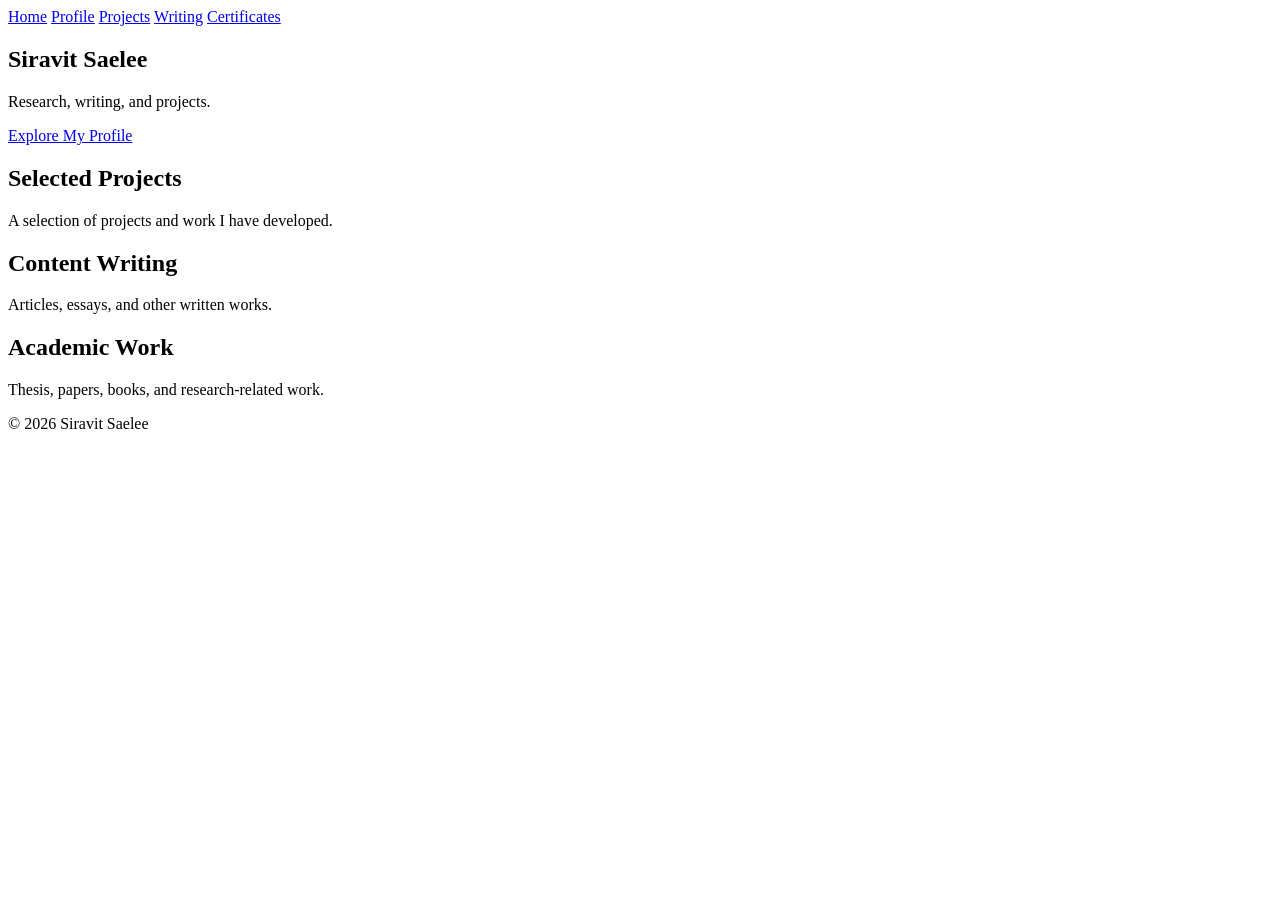
==== index.html @ 57b0a2a4 "Add link to external stylesheet in index.html" ====
<!DOCTYPE html>
<html lang="en">

<head>
    <meta charset="UTF-8">
    <meta name="viewport" content="width=device-width, initial-scale=1.0">
    <title>Siravit Saelee</title>
    
    <link rel="stylesheet" href="style.css">
</head>

<body>

    <header>

        <nav>
            <a href="index.html">Home</a>
            <a href="profile.html">Profile</a>
            <a href="projects.html">Projects</a>
            <a href="writing.html">Writing</a>
            <a href="certificates.html">Certificates</a>
        </nav>

    </header>


    <main>

        <section>
            <h1>Siravit Saelee</h1>

            <p>
                Research, writing, and projects.
            </p>

            <a href="profile.html">Explore My Profile</a>
        </section>


        <section>
            <h2>Selected Projects</h2>

            <p>
                A selection of projects and work I have developed.
            </p>
        </section>


        <section>
            <h2>Content Writing</h2>

            <p>
                Articles, essays, and other written works.
            </p>
        </section>


        <section>
            <h2>Academic Work</h2>

            <p>
                Thesis, papers, books, and research-related work.
            </p>
        </section>

    </main>


    <footer>
        <p>© 2026 Siravit Saelee</p>
    </footer>

</body>

</html>
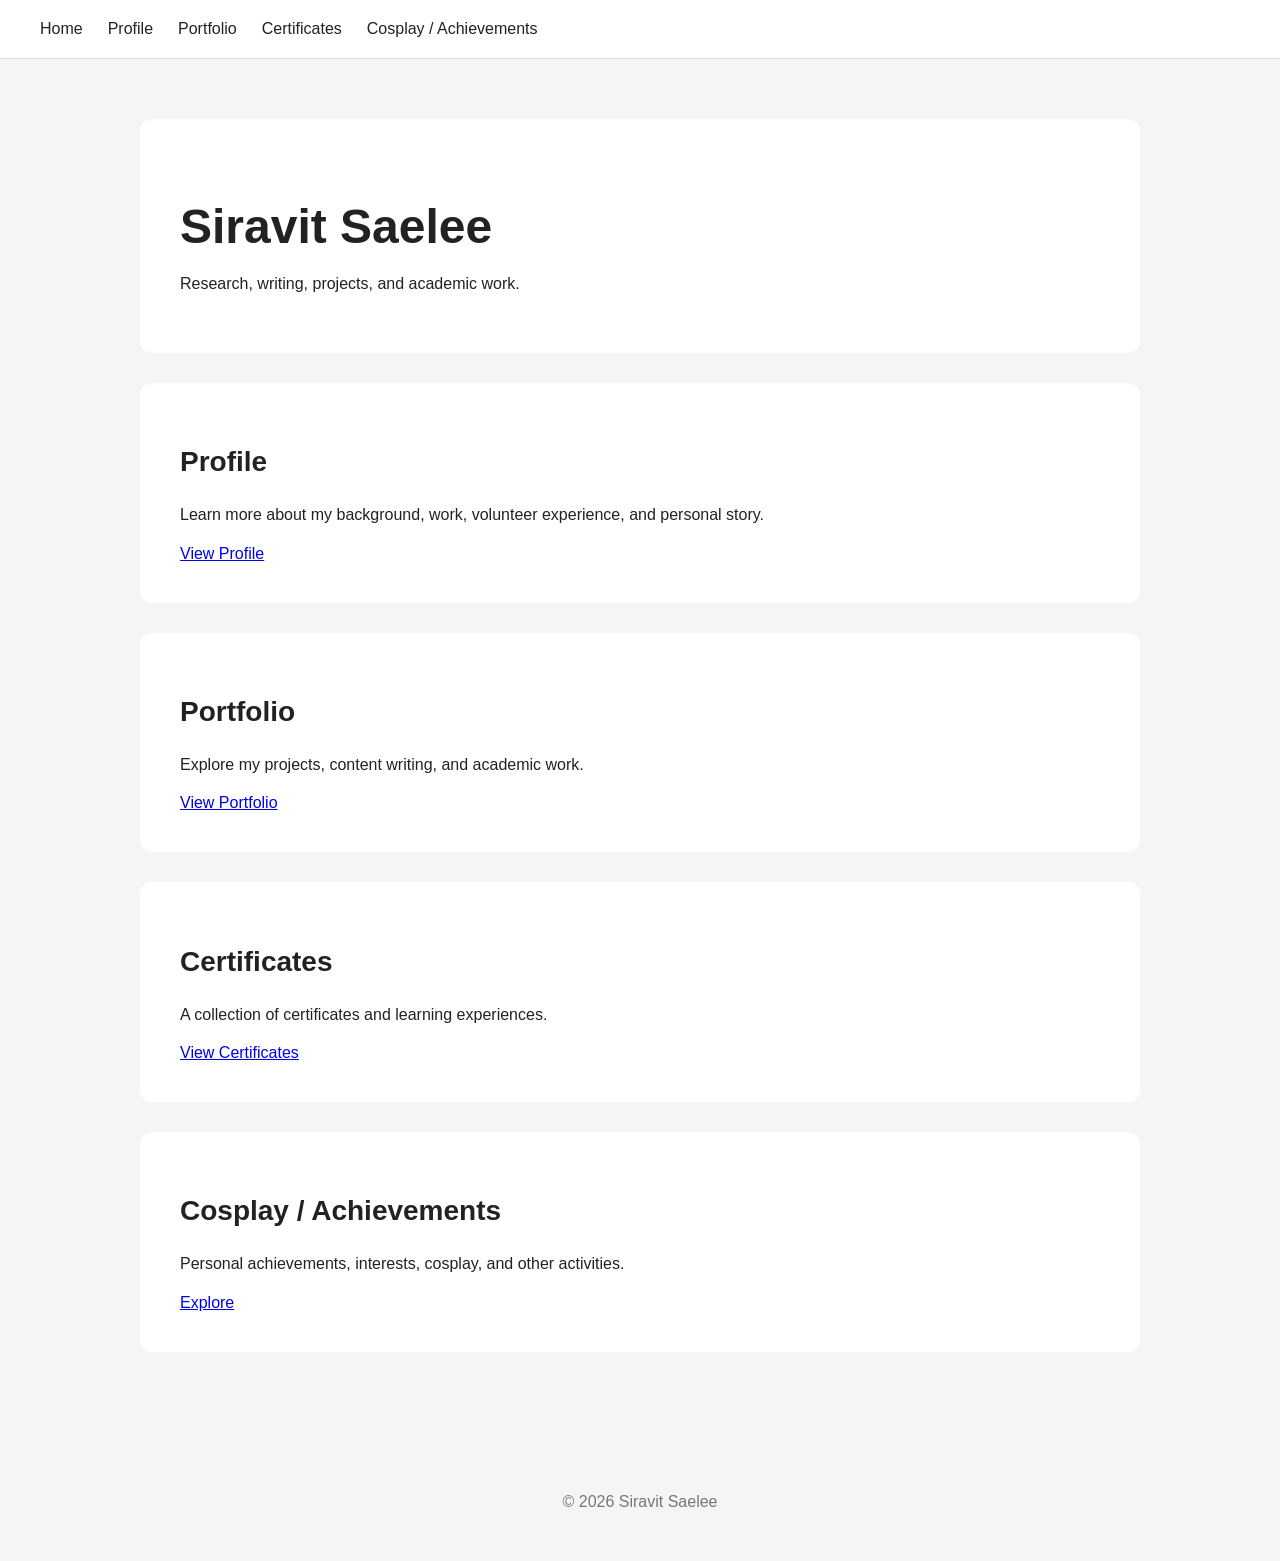
==== commit 39f12e5a: "Revise sections and links in index.html Updated content and structure for improved clarity and navig" ====
--- a/index.html
+++ b/index.html
@@ -4,8 +4,9 @@
 <head>
     <meta charset="UTF-8">
     <meta name="viewport" content="width=device-width, initial-scale=1.0">
+
     <title>Siravit Saelee</title>
-    
+
     <link rel="stylesheet" href="style.css">
 </head>
 
@@ -16,9 +17,9 @@
         <nav>
             <a href="index.html">Home</a>
             <a href="profile.html">Profile</a>
-            <a href="projects.html">Projects</a>
-            <a href="writing.html">Writing</a>
+            <a href="portfolio.html">Portfolio</a>
             <a href="certificates.html">Certificates</a>
+            <a href="achievements.html">Cosplay / Achievements</a>
         </nav>
 
     </header>
@@ -27,47 +28,75 @@
     <main>
 
         <section>
+
             <h1>Siravit Saelee</h1>
 
             <p>
-                Research, writing, and projects.
+                Research, writing, projects, and academic work.
             </p>
 
-            <a href="profile.html">Explore My Profile</a>
         </section>
 
 
         <section>
-            <h2>Selected Projects</h2>
+
+            <h2>Profile</h2>
 
             <p>
-                A selection of projects and work I have developed.
+                Learn more about my background, work, volunteer experience,
+                and personal story.
             </p>
+
+            <a href="profile.html">View Profile</a>
+
         </section>
 
 
         <section>
-            <h2>Content Writing</h2>
+
+            <h2>Portfolio</h2>
 
             <p>
-                Articles, essays, and other written works.
+                Explore my projects, content writing, and academic work.
             </p>
+
+            <a href="portfolio.html">View Portfolio</a>
+
         </section>
 
 
         <section>
-            <h2>Academic Work</h2>
+
+            <h2>Certificates</h2>
 
             <p>
-                Thesis, papers, books, and research-related work.
+                A collection of certificates and learning experiences.
             </p>
+
+            <a href="certificates.html">View Certificates</a>
+
+        </section>
+
+
+        <section>
+
+            <h2>Cosplay / Achievements</h2>
+
+            <p>
+                Personal achievements, interests, cosplay, and other activities.
+            </p>
+
+            <a href="achievements.html">Explore</a>
+
         </section>
 
     </main>
 
 
     <footer>
+
         <p>© 2026 Siravit Saelee</p>
+
     </footer>
 
 </body>
--- a/style.css
+++ b/style.css
@@ -0,0 +1,55 @@
+body {
+    font-family: Arial, sans-serif;
+    margin: 0;
+    background-color: #f5f5f5;
+    color: #222;
+}
+
+header {
+    background-color: #ffffff;
+    padding: 20px 40px;
+    border-bottom: 1px solid #ddd;
+}
+
+nav {
+    display: flex;
+    gap: 25px;
+}
+
+nav a {
+    text-decoration: none;
+    color: #222;
+    font-weight: 500;
+}
+
+main {
+    max-width: 1000px;
+    margin: 0 auto;
+    padding: 60px 40px;
+}
+
+section {
+    background-color: #ffffff;
+    padding: 40px;
+    margin-bottom: 30px;
+    border-radius: 12px;
+}
+
+h1 {
+    font-size: 48px;
+    margin-bottom: 15px;
+}
+
+h2 {
+    font-size: 28px;
+}
+
+p {
+    line-height: 1.7;
+}
+
+footer {
+    text-align: center;
+    padding: 30px;
+    color: #777;
+}
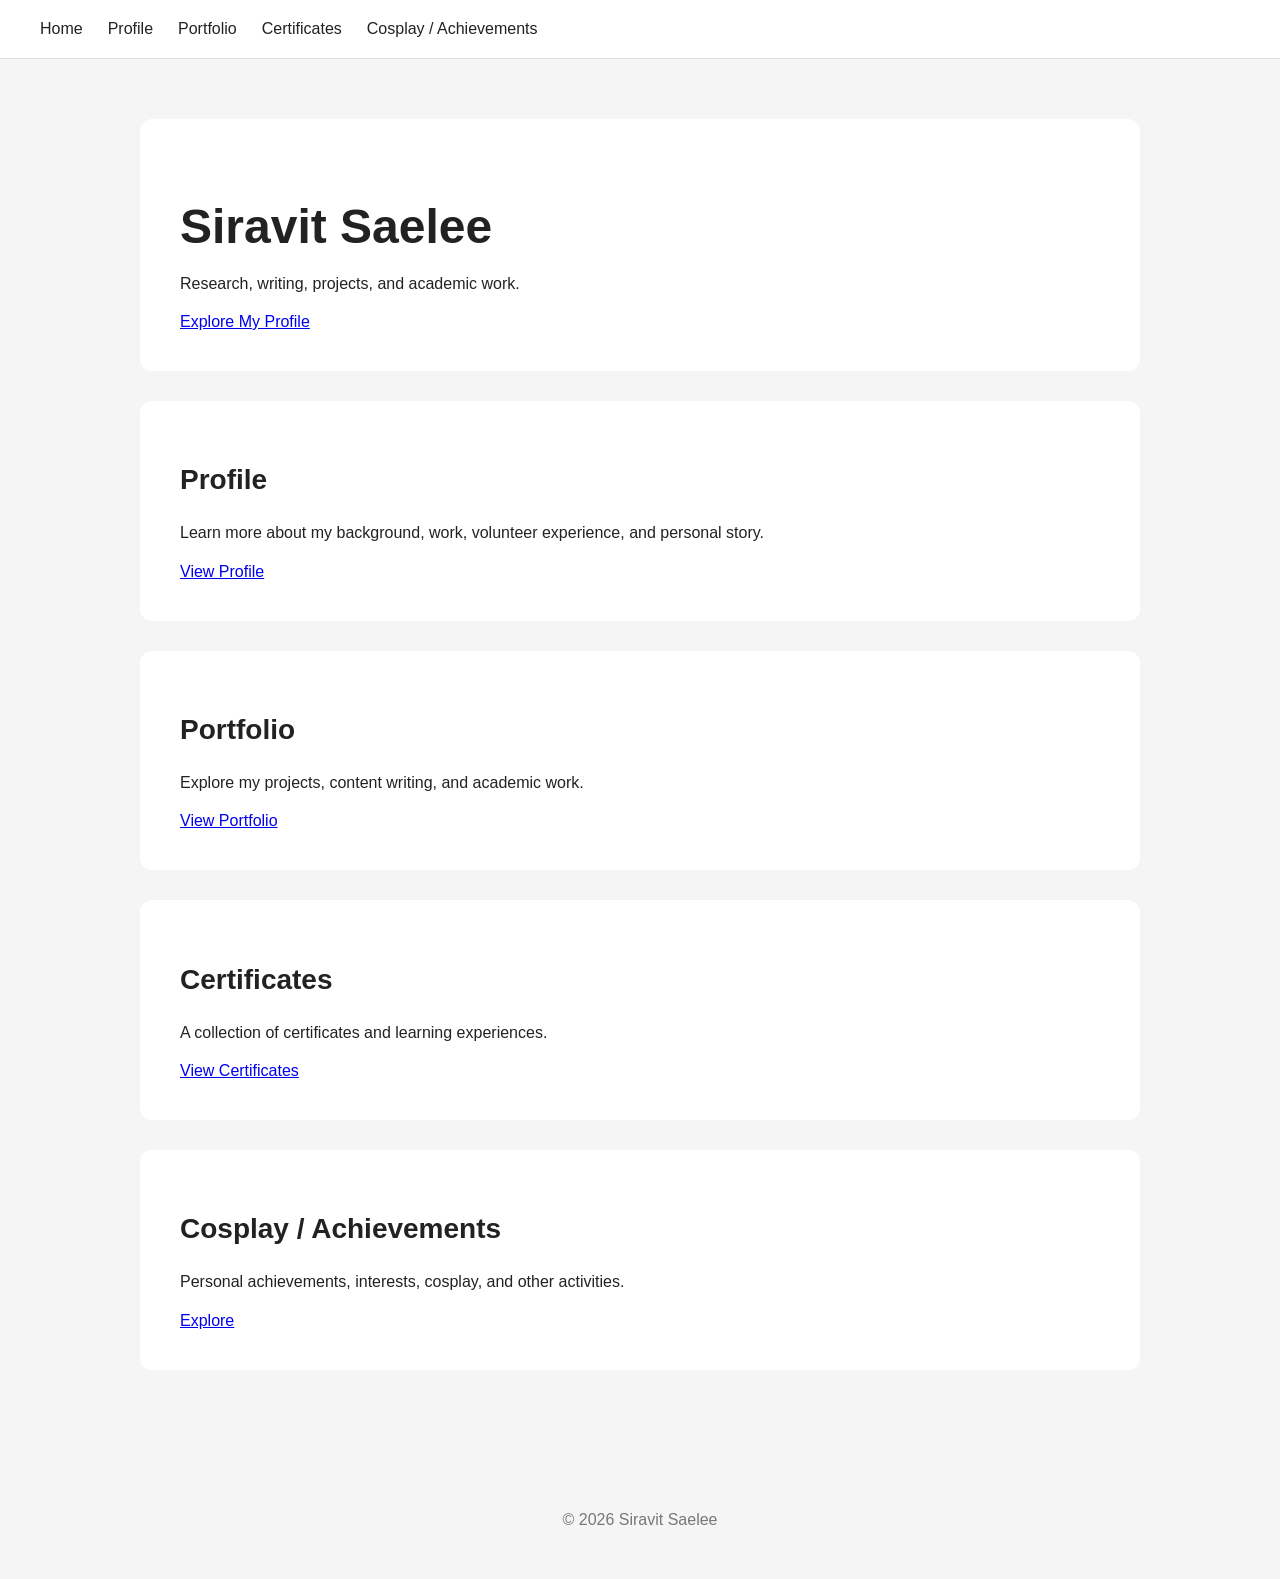
==== commit 3572b465: "Update hero section with additional link" ====
--- a/index.html
+++ b/index.html
@@ -27,13 +27,15 @@
 
     <main>
 
-        <section>
+        <section class="hero">
 
-            <h1>Siravit Saelee</h1>
+        <h1>Siravit Saelee</h1>
 
-            <p>
-                Research, writing, projects, and academic work.
-            </p>
+    <p>
+        Research, writing, projects, and academic work.
+    </p>
+
+    <a href="profile.html">Explore My Profile</a>
 
         </section>
 
--- a/style.css
+++ b/style.css
@@ -13,6 +13,7 @@
 
 nav {
     display: flex;
+    align-items: center;
     gap: 25px;
 }
 
@@ -53,3 +54,31 @@
     padding: 30px;
     color: #777;
 }
+.portfolio-grid {
+    display: grid;
+    grid-template-columns: repeat(3, 1fr);
+    gap: 30px;
+}
+.portfolio-grid section {
+    margin-bottom: 0;
+}
+@media (max-width: 768px) {
+
+    .portfolio-grid {
+        grid-template-columns: 1fr;
+    }
+
+}
+@media (max-width: 768px) {
+
+    nav {
+        flex-direction: column;
+        align-items: flex-start;
+        gap: 15px;
+    }
+
+    .portfolio-grid {
+        grid-template-columns: 1fr;
+    }
+
+}
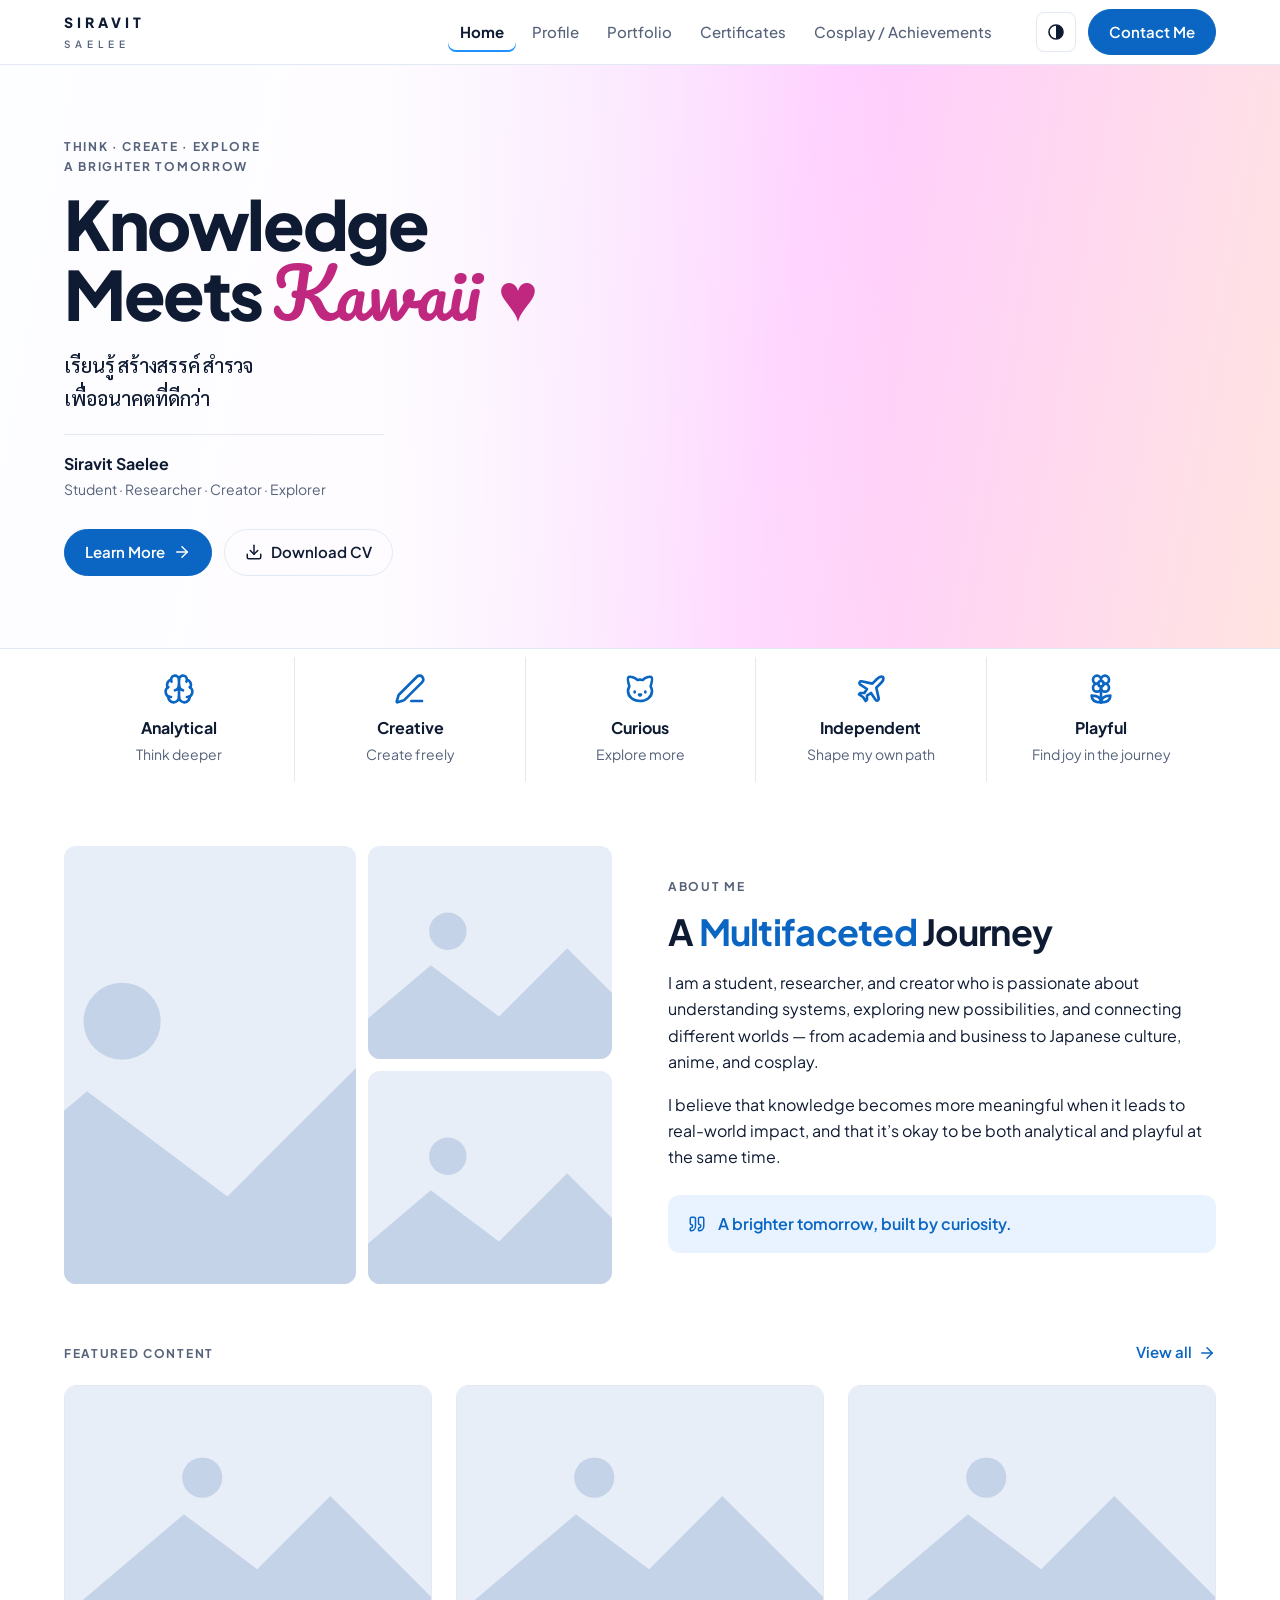
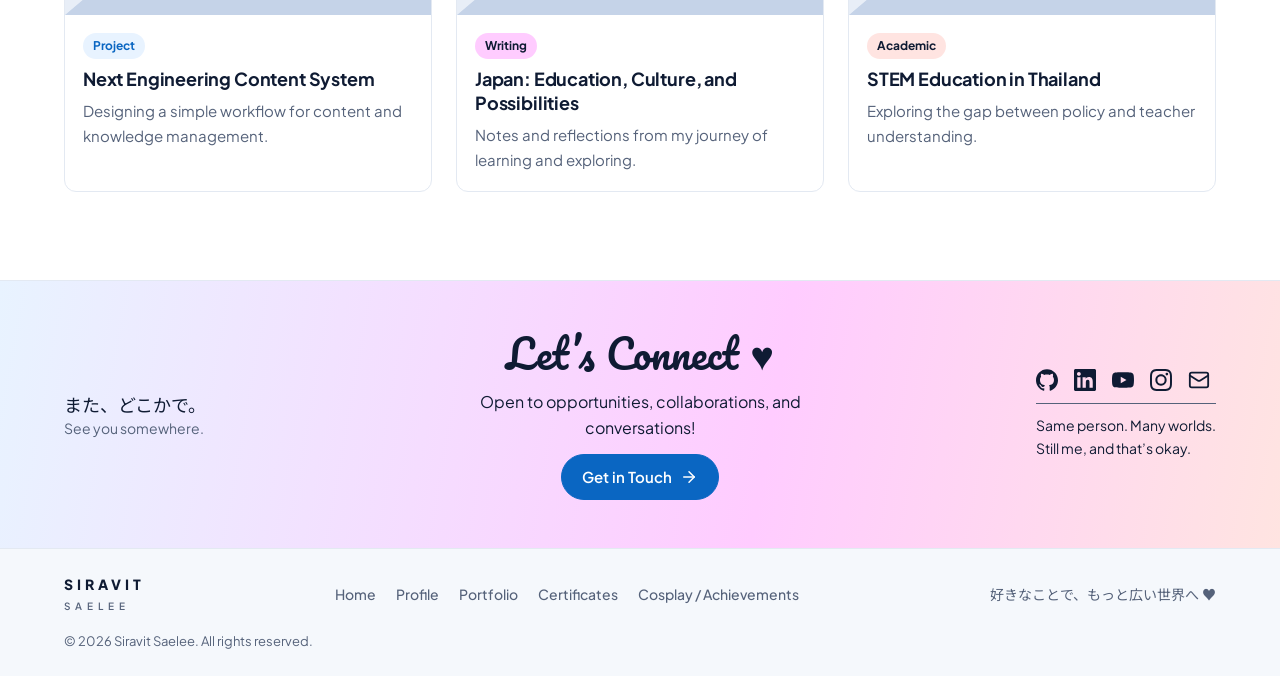
==== commit d8a7c7a3: "Add files via upload" ====
--- a/index.html
+++ b/index.html
@@ -1,106 +1,72 @@
 <!DOCTYPE html>
 <html lang="en">
+<head>
+<meta charset="UTF-8">
+<meta name="viewport" content="width=device-width, initial-scale=1.0">
+<title>Home | Siravit Saelee</title>
+<link rel="preconnect" href="https://fonts.googleapis.com">
+<link rel="preconnect" href="https://fonts.gstatic.com" crossorigin>
+<link href="https://fonts.googleapis.com/css2?family=Noto+Sans+JP:wght@400;500&family=Pacifico&family=Plus+Jakarta+Sans:wght@400;500;600;700;800&family=Sarabun:wght@400;500;600;700&display=swap" rel="stylesheet">
+<link rel="stylesheet" href="assets/css/style.css">
+</head>
+<body class="home">
+<header class="site-header"><div class="in">
+  <a class="wordmark" href="index.html">Siravit<small>Saelee</small></a>
+  <nav class="main-nav" aria-label="Main"><a href="index.html" aria-current="page">Home</a><a href="profile.html">Profile</a><a href="projects.html">Portfolio</a><a href="certificates.html">Certificates</a><a href="cosplay.html">Cosplay / Achievements</a></nav>
+  <div class="tools">
+    <button class="icon-btn" id="theme-toggle" type="button" aria-label="Toggle dark mode"><svg width="18" height="18" viewBox="0 0 18 18" aria-hidden="true"><circle cx="9" cy="9" r="7" fill="none" stroke="currentColor" stroke-width="1.6"/><path d="M9 2a7 7 0 0 1 0 14z" fill="currentColor"/></svg></button>
+    <a class="btn" href="mailto:your-email@example.com">Contact Me</a>
+  </div>
+</div></header>
+<section class="hero-band"><div class="in">
+  <div class="hero-text">
+    <div class="eyebrow">Think &middot; Create &middot; Explore<br>A brighter tomorrow</div>
+    <h1>Knowledge<br>Meets <span class="script">Kawaii <span aria-hidden="true">&hearts;</span></span></h1>
+    <p class="th">เรียนรู้ สร้างสรรค์ สำรวจ<br>เพื่ออนาคตที่ดีกว่า</p>
+    <p class="who"><b>Siravit Saelee</b><span>Student &middot; Researcher &middot; Creator &middot; Explorer</span></p>
+    <div class="actions"><a class="btn" href="profile.html">Learn More <svg xmlns="http://www.w3.org/2000/svg" class="ico" aria-hidden="true" viewBox="0 0 24 24" fill="none" stroke="currentColor" stroke-width="2" stroke-linecap="round" stroke-linejoin="round" > <path d="M5 12h14" /> <path d="m12 5 7 7-7 7" /> </svg></a><a class="btn ghost" href="#"><svg xmlns="http://www.w3.org/2000/svg" class="ico" aria-hidden="true" viewBox="0 0 24 24" fill="none" stroke="currentColor" stroke-width="2" stroke-linecap="round" stroke-linejoin="round" > <path d="M12 15V3" /> <path d="M21 15v4a2 2 0 0 1-2 2H5a2 2 0 0 1-2-2v-4" /> <path d="m7 10 5 5 5-5" /> </svg> Download CV</a></div>
+  </div>
+</div></section>
+<div class="shell">
 
-<head>
-    <meta charset="UTF-8">
-    <meta name="viewport" content="width=device-width, initial-scale=1.0">
-
-    <title>Siravit Saelee</title>
-
-    <link rel="stylesheet" href="style.css">
-</head>
-
-<body>
-
-    <header>
-
-        <nav>
-            <a href="index.html">Home</a>
-            <a href="profile.html">Profile</a>
-            <a href="portfolio.html">Portfolio</a>
-            <a href="certificates.html">Certificates</a>
-            <a href="achievements.html">Cosplay / Achievements</a>
-        </nav>
-
-    </header>
+<main>
 
 
-    <main>
+<section class="keys"><div class="key"><svg xmlns="http://www.w3.org/2000/svg" class="ico" aria-hidden="true" viewBox="0 0 24 24" fill="none" stroke="currentColor" stroke-width="2" stroke-linecap="round" stroke-linejoin="round" > <path d="M12 18V5" /> <path d="M15 13a4.17 4.17 0 0 1-3-4 4.17 4.17 0 0 1-3 4" /> <path d="M17.598 6.5A3 3 0 1 0 12 5a3 3 0 1 0-5.598 1.5" /> <path d="M17.997 5.125a4 4 0 0 1 2.526 5.77" /> <path d="M18 18a4 4 0 0 0 2-7.464" /> <path d="M19.967 17.483A4 4 0 1 1 12 18a4 4 0 1 1-7.967-.517" /> <path d="M6 18a4 4 0 0 1-2-7.464" /> <path d="M6.003 5.125a4 4 0 0 0-2.526 5.77" /> </svg><b>Analytical</b><span>Think deeper</span></div><div class="key"><svg xmlns="http://www.w3.org/2000/svg" class="ico" aria-hidden="true" viewBox="0 0 24 24" fill="none" stroke="currentColor" stroke-width="2" stroke-linecap="round" stroke-linejoin="round" > <path d="M13 21h8" /> <path d="M21.174 6.812a1 1 0 0 0-3.986-3.987L3.842 16.174a2 2 0 0 0-.5.83l-1.321 4.352a.5.5 0 0 0 .623.622l4.353-1.32a2 2 0 0 0 .83-.497z" /> </svg><b>Creative</b><span>Create freely</span></div><div class="key"><svg xmlns="http://www.w3.org/2000/svg" class="ico" aria-hidden="true" viewBox="0 0 24 24" fill="none" stroke="currentColor" stroke-width="2" stroke-linecap="round" stroke-linejoin="round" > <path d="M12 5c.67 0 1.35.09 2 .26 1.78-2 5.03-2.84 6.42-2.26 1.4.58-.42 7-.42 7 .57 1.07 1 2.24 1 3.44C21 17.9 16.97 21 12 21s-9-3-9-7.56c0-1.25.5-2.4 1-3.44 0 0-1.89-6.42-.5-7 1.39-.58 4.72.23 6.5 2.23A9.04 9.04 0 0 1 12 5Z" /> <path d="M8 14v.5" /> <path d="M16 14v.5" /> <path d="M11.25 16.25h1.5L12 17l-.75-.75Z" /> </svg><b>Curious</b><span>Explore more</span></div><div class="key"><svg xmlns="http://www.w3.org/2000/svg" class="ico" aria-hidden="true" viewBox="0 0 24 24" fill="none" stroke="currentColor" stroke-width="2" stroke-linecap="round" stroke-linejoin="round" > <path d="M17.8 19.2 16 11l3.5-3.5C21 6 21.5 4 21 3c-1-.5-3 0-4.5 1.5L13 8 4.8 6.2c-.5-.1-.9.1-1.1.5l-.3.5c-.2.5-.1 1 .3 1.3L9 12l-2 3H4l-1 1 3 2 2 3 1-1v-3l3-2 3.5 5.3c.3.4.8.5 1.3.3l.5-.2c.4-.3.6-.7.5-1.2z" /> </svg><b>Independent</b><span>Shape my own path</span></div><div class="key"><svg xmlns="http://www.w3.org/2000/svg" class="ico" aria-hidden="true" viewBox="0 0 24 24" fill="none" stroke="currentColor" stroke-width="2" stroke-linecap="round" stroke-linejoin="round" > <path d="M12 5a3 3 0 1 1 3 3m-3-3a3 3 0 1 0-3 3m3-3v1M9 8a3 3 0 1 0 3 3M9 8h1m5 0a3 3 0 1 1-3 3m3-3h-1m-2 3v-1" /> <circle cx="12" cy="8" r="2" /> <path d="M12 10v12" /> <path d="M12 22c4.2 0 7-1.667 7-5-4.2 0-7 1.667-7 5Z" /> <path d="M12 22c-4.2 0-7-1.667-7-5 4.2 0 7 1.667 7 5Z" /> </svg><b>Playful</b><span>Find joy in the journey</span></div></section>
+<section class="about-home">
+  <div class="collage"><img class="c1" src="assets/img/placeholder.svg" alt=""><img class="c2" src="assets/img/placeholder.svg" alt=""><img class="c3" src="assets/img/placeholder.svg" alt=""></div>
+  <div class="prose">
+    <div class="eyebrow">About me</div>
+    <h2 class="big">A <span class="hl">Multifaceted</span> Journey</h2>
+    <p>I am a student, researcher, and creator who is passionate about understanding systems, exploring new possibilities, and connecting different worlds &mdash; from academia and business to Japanese culture, anime, and cosplay.</p>
+    <p>I believe that knowledge becomes more meaningful when it leads to real-world impact, and that it&rsquo;s okay to be both analytical and playful at the same time.</p>
+    <blockquote class="pull"><svg xmlns="http://www.w3.org/2000/svg" class="ico" aria-hidden="true" viewBox="0 0 24 24" fill="none" stroke="currentColor" stroke-width="2" stroke-linecap="round" stroke-linejoin="round" > <path d="M16 3a2 2 0 0 0-2 2v6a2 2 0 0 0 2 2 1 1 0 0 1 1 1v1a2 2 0 0 1-2 2 1 1 0 0 0-1 1v2a1 1 0 0 0 1 1 6 6 0 0 0 6-6V5a2 2 0 0 0-2-2z" /> <path d="M5 3a2 2 0 0 0-2 2v6a2 2 0 0 0 2 2 1 1 0 0 1 1 1v1a2 2 0 0 1-2 2 1 1 0 0 0-1 1v2a1 1 0 0 0 1 1 6 6 0 0 0 6-6V5a2 2 0 0 0-2-2z" /> </svg>A brighter tomorrow, built by curiosity.</blockquote>
+  </div>
+</section>
+<section>
+  <div class="sec-head"><div class="eyebrow" style="margin:0">Featured content</div><a href="projects.html">View all <svg xmlns="http://www.w3.org/2000/svg" class="ico" aria-hidden="true" viewBox="0 0 24 24" fill="none" stroke="currentColor" stroke-width="2" stroke-linecap="round" stroke-linejoin="round" > <path d="M5 12h14" /> <path d="m12 5 7 7-7 7" /> </svg></a></div>
+  <div class="grid cols-3">
+    <article class="card" data-cat=""><img class="thumb" src="assets/img/placeholder.svg" alt=""><div class="body"><span class="tag ">Project</span><h3>Next Engineering Content System</h3><p class="sub">Designing a simple workflow for content and knowledge management.</p></div></article>
+    <article class="card" data-cat=""><img class="thumb" src="assets/img/placeholder.svg" alt=""><div class="body"><span class="tag pink">Writing</span><h3>Japan: Education, Culture, and Possibilities</h3><p class="sub">Notes and reflections from my journey of learning and exploring.</p></div></article>
+    <article class="card" data-cat=""><img class="thumb" src="assets/img/placeholder.svg" alt=""><div class="body"><span class="tag blush">Academic</span><h3>STEM Education in Thailand</h3><p class="sub">Exploring the gap between policy and teacher understanding.</p></div></article>
+  </div>
+</section>
 
-        <section class="hero">
-
-        <h1>Siravit Saelee</h1>
-
-    <p>
-        Research, writing, projects, and academic work.
-    </p>
-
-    <a href="profile.html">Explore My Profile</a>
-
-        </section>
-
-
-        <section>
-
-            <h2>Profile</h2>
-
-            <p>
-                Learn more about my background, work, volunteer experience,
-                and personal story.
-            </p>
-
-            <a href="profile.html">View Profile</a>
-
-        </section>
-
-
-        <section>
-
-            <h2>Portfolio</h2>
-
-            <p>
-                Explore my projects, content writing, and academic work.
-            </p>
-
-            <a href="portfolio.html">View Portfolio</a>
-
-        </section>
-
-
-        <section>
-
-            <h2>Certificates</h2>
-
-            <p>
-                A collection of certificates and learning experiences.
-            </p>
-
-            <a href="certificates.html">View Certificates</a>
-
-        </section>
-
-
-        <section>
-
-            <h2>Cosplay / Achievements</h2>
-
-            <p>
-                Personal achievements, interests, cosplay, and other activities.
-            </p>
-
-            <a href="achievements.html">Explore</a>
-
-        </section>
-
-    </main>
-
-
-    <footer>
-
-        <p>© 2026 Siravit Saelee</p>
-
-    </footer>
-
+</main>
+</div>
+<section class="connect"><div class="in">
+  <p class="see" lang="ja">また、どこかで。<small lang="en">See you somewhere.</small></p>
+  <div class="mid"><h2 class="script">Let&rsquo;s Connect <span aria-hidden="true">&hearts;</span></h2>
+    <p>Open to opportunities, collaborations, and conversations!</p>
+    <a class="btn" href="mailto:your-email@example.com">Get in Touch <svg xmlns="http://www.w3.org/2000/svg" class="ico" aria-hidden="true" viewBox="0 0 24 24" fill="none" stroke="currentColor" stroke-width="2" stroke-linecap="round" stroke-linejoin="round" > <path d="M5 12h14" /> <path d="m12 5 7 7-7 7" /> </svg></a></div>
+  <div class="soc"><div class="icons"><a href="#" aria-label="GitHub"><svg class="ico" fill="currentColor" aria-hidden="true" viewBox="0 0 24 24" xmlns="http://www.w3.org/2000/svg"><path d="M12 .297c-6.63 0-12 5.373-12 12 0 5.303 3.438 9.8 8.205 11.385.6.113.82-.258.82-.577 0-.285-.01-1.04-.015-2.04-3.338.724-4.042-1.61-4.042-1.61C4.422 18.07 3.633 17.7 3.633 17.7c-1.087-.744.084-.729.084-.729 1.205.084 1.838 1.236 1.838 1.236 1.07 1.835 2.809 1.305 3.495.998.108-.776.417-1.305.76-1.605-2.665-.3-5.466-1.332-5.466-5.93 0-1.31.465-2.38 1.235-3.22-.135-.303-.54-1.523.105-3.176 0 0 1.005-.322 3.3 1.23.96-.267 1.98-.399 3-.405 1.02.006 2.04.138 3 .405 2.28-1.552 3.285-1.23 3.285-1.23.645 1.653.24 2.873.12 3.176.765.84 1.23 1.91 1.23 3.22 0 4.61-2.805 5.625-5.475 5.92.42.36.81 1.096.81 2.22 0 1.606-.015 2.896-.015 3.286 0 .315.21.69.825.57C20.565 22.092 24 17.592 24 12.297c0-6.627-5.373-12-12-12"/></svg></a><a href="#" aria-label="LinkedIn"><svg class="ico" fill="currentColor" aria-hidden="true" viewBox="0 0 24 24" xmlns="http://www.w3.org/2000/svg"><path d="M20.447 20.452h-3.554v-5.569c0-1.328-.027-3.037-1.852-3.037-1.853 0-2.136 1.445-2.136 2.939v5.667H9.351V9h3.414v1.561h.046c.477-.9 1.637-1.85 3.37-1.85 3.601 0 4.267 2.37 4.267 5.455v6.286zM5.337 7.433c-1.144 0-2.063-.926-2.063-2.065 0-1.138.92-2.063 2.063-2.063 1.14 0 2.064.925 2.064 2.063 0 1.139-.925 2.065-2.064 2.065zm1.782 13.019H3.555V9h3.564v11.452zM22.225 0H1.771C.792 0 0 .774 0 1.729v20.542C0 23.227.792 24 1.771 24h20.451C23.2 24 24 23.227 24 22.271V1.729C24 .774 23.2 0 22.222 0h.003z"/></svg></a><a href="#" aria-label="YouTube"><svg class="ico" fill="currentColor" aria-hidden="true" viewBox="0 0 24 24" xmlns="http://www.w3.org/2000/svg"><path d="M23.498 6.186a3.016 3.016 0 0 0-2.122-2.136C19.505 3.545 12 3.545 12 3.545s-7.505 0-9.377.505A3.017 3.017 0 0 0 .502 6.186C0 8.07 0 12 0 12s0 3.93.502 5.814a3.016 3.016 0 0 0 2.122 2.136c1.871.505 9.376.505 9.376.505s7.505 0 9.377-.505a3.015 3.015 0 0 0 2.122-2.136C24 15.93 24 12 24 12s0-3.93-.502-5.814zM9.545 15.568V8.432L15.818 12l-6.273 3.568z"/></svg></a><a href="#" aria-label="Instagram"><svg class="ico" fill="currentColor" aria-hidden="true" viewBox="0 0 24 24" xmlns="http://www.w3.org/2000/svg"><path d="M7.0301.084c-1.2768.0602-2.1487.264-2.911.5634-.7888.3075-1.4575.72-2.1228 1.3877-.6652.6677-1.075 1.3368-1.3802 2.127-.2954.7638-.4956 1.6365-.552 2.914-.0564 1.2775-.0689 1.6882-.0626 4.947.0062 3.2586.0206 3.6671.0825 4.9473.061 1.2765.264 2.1482.5635 2.9107.308.7889.72 1.4573 1.388 2.1228.6679.6655 1.3365 1.0743 2.1285 1.38.7632.295 1.6361.4961 2.9134.552 1.2773.056 1.6884.069 4.9462.0627 3.2578-.0062 3.668-.0207 4.9478-.0814 1.28-.0607 2.147-.2652 2.9098-.5633.7889-.3086 1.4578-.72 2.1228-1.3881.665-.6682 1.0745-1.3378 1.3795-2.1284.2957-.7632.4966-1.636.552-2.9124.056-1.2809.0692-1.6898.063-4.948-.0063-3.2583-.021-3.6668-.0817-4.9465-.0607-1.2797-.264-2.1487-.5633-2.9117-.3084-.7889-.72-1.4568-1.3876-2.1228C21.2982 1.33 20.628.9208 19.8378.6165 19.074.321 18.2017.1197 16.9244.0645 15.6471.0093 15.236-.005 11.977.0014 8.718.0076 8.31.0215 7.0301.0839m.1402 21.6932c-1.17-.0509-1.8053-.2453-2.2287-.408-.5606-.216-.96-.4771-1.3819-.895-.422-.4178-.6811-.8186-.9-1.378-.1644-.4234-.3624-1.058-.4171-2.228-.0595-1.2645-.072-1.6442-.079-4.848-.007-3.2037.0053-3.583.0607-4.848.05-1.169.2456-1.805.408-2.2282.216-.5613.4762-.96.895-1.3816.4188-.4217.8184-.6814 1.3783-.9003.423-.1651 1.0575-.3614 2.227-.4171 1.2655-.06 1.6447-.072 4.848-.079 3.2033-.007 3.5835.005 4.8495.0608 1.169.0508 1.8053.2445 2.228.408.5608.216.96.4754 1.3816.895.4217.4194.6816.8176.9005 1.3787.1653.4217.3617 1.056.4169 2.2263.0602 1.2655.0739 1.645.0796 4.848.0058 3.203-.0055 3.5834-.061 4.848-.051 1.17-.245 1.8055-.408 2.2294-.216.5604-.4763.96-.8954 1.3814-.419.4215-.8181.6811-1.3783.9-.4224.1649-1.0577.3617-2.2262.4174-1.2656.0595-1.6448.072-4.8493.079-3.2045.007-3.5825-.006-4.848-.0608M16.953 5.5864A1.44 1.44 0 1 0 18.39 4.144a1.44 1.44 0 0 0-1.437 1.4424M5.8385 12.012c.0067 3.4032 2.7706 6.1557 6.173 6.1493 3.4026-.0065 6.157-2.7701 6.1506-6.1733-.0065-3.4032-2.771-6.1565-6.174-6.1498-3.403.0067-6.156 2.771-6.1496 6.1738M8 12.0077a4 4 0 1 1 4.008 3.9921A3.9996 3.9996 0 0 1 8 12.0077"/></svg></a><a href="mailto:your-email@example.com" aria-label="Email"><svg xmlns="http://www.w3.org/2000/svg" class="ico" aria-hidden="true" viewBox="0 0 24 24" fill="none" stroke="currentColor" stroke-width="2" stroke-linecap="round" stroke-linejoin="round" > <path d="m22 7-8.991 5.727a2 2 0 0 1-2.009 0L2 7" /> <rect x="2" y="4" width="20" height="16" rx="2" /> </svg></a></div><p>Same person. Many worlds.<br>Still me, and that&rsquo;s okay.</p></div>
+</div></section>
+<footer class="site-footer"><div class="in">
+  <a class="wordmark" href="index.html">Siravit<small>Saelee</small></a>
+  <nav aria-label="Footer"><a href="index.html">Home</a><a href="profile.html">Profile</a><a href="projects.html">Portfolio</a><a href="certificates.html">Certificates</a><a href="cosplay.html">Cosplay / Achievements</a></nav>
+  <span class="jp-foot" lang="ja">好きなことで、もっと広い世界へ <span aria-hidden="true">&hearts;</span></span>
+  <span class="copy">&copy; 2026 Siravit Saelee. All rights reserved.</span>
+</div></footer>
+<script src="assets/js/main.js"></script>
 </body>
-
 </html>
--- a/assets/css/style.css
+++ b/assets/css/style.css
@@ -0,0 +1,215 @@
+/* Siravit Saelee — site styles. Token names match the design system (tokens.json). */
+:root{
+  --page-bg:#ffffff; --surface:#ffffff; --surface-alt:#f5f8fc;
+  --ink:#0f1b33; --ink-muted:#55627a; --border:#e3e9f2;
+  --brand:#1e90ff; --brand-strong:#0a66c2; --on-brand:#ffffff; --brand-tint:#e8f3ff;
+  --sky:#66ccff; --blush:#ffe4e1; --pink:#ffccff;
+  --accent:#c0287f; --hero-fade:rgba(255,255,255,.9);
+  --radius-sm:8px; --radius-md:12px; --radius-pill:999px;
+  --font-sans:"Plus Jakarta Sans","Sarabun",system-ui,sans-serif;
+  --font-script:"Pacifico",cursive; --font-jp:"Noto Sans JP","Plus Jakarta Sans",sans-serif;
+  --wash:linear-gradient(100deg,var(--brand-tint),var(--pink) 60%,var(--blush));
+}
+[data-theme="dark"]{
+  --page-bg:#0b1220; --surface:#111a2c; --surface-alt:#0f1727;
+  --ink:#eaf0fa; --ink-muted:#9aa8c2; --border:#25324d;
+  --brand:#1e90ff; --brand-strong:#58b0ff; --on-brand:#04101f; --brand-tint:#132c4a;
+  --sky:#66ccff; --blush:#3a2528; --pink:#3a1f3d;
+  --accent:#ff8fd0; --hero-fade:rgba(11,18,32,.9);
+}
+*{box-sizing:border-box}
+[hidden]{display:none!important}
+html{scroll-behavior:smooth}
+body{margin:0;background:var(--page-bg);color:var(--ink);font-family:var(--font-sans);font-size:16px;line-height:1.65;-webkit-font-smoothing:antialiased}
+img{max-width:100%;display:block}
+a{color:var(--brand-strong);text-decoration:none}
+a:hover{text-decoration:underline}
+h1,h2,h3{margin:0;line-height:1.15;letter-spacing:-0.02em;font-weight:800}
+h1{font-size:clamp(2rem,4.2vw,2.75rem)}
+h2{font-size:1.5rem;line-height:1.25;font-weight:700}
+h3{font-size:1.125rem;line-height:1.35;font-weight:700;letter-spacing:-0.01em}
+p{margin:0}
+:focus-visible{outline:3px solid var(--brand-strong);outline-offset:2px;border-radius:4px}
+
+/* header */
+.site-header{position:sticky;top:0;z-index:10;background:var(--page-bg);border-bottom:1px solid var(--border)}
+.site-header .in{max-width:1200px;margin:0 auto;padding:0 24px;height:64px;display:flex;align-items:center;gap:32px}
+.wordmark{color:var(--ink);font-weight:800;letter-spacing:.28em;font-size:.875rem;text-transform:uppercase}
+.wordmark:hover{text-decoration:none}
+.wordmark small{display:block;font-size:.625rem;letter-spacing:.5em;color:var(--ink-muted);font-weight:600;margin-top:2px}
+.main-nav{display:flex;gap:4px;margin-left:auto}
+.main-nav a{color:var(--ink-muted);font-weight:500;font-size:.9375rem;padding:8px 12px;border-radius:var(--radius-sm)}
+.main-nav a:hover{color:var(--ink);text-decoration:none;background:var(--surface-alt)}
+.main-nav a[aria-current="page"]{color:var(--ink);font-weight:700;box-shadow:inset 0 -2px 0 var(--brand)}
+.tools{display:flex;gap:12px;align-items:center}
+.icon-btn{display:inline-flex;align-items:center;justify-content:center;width:40px;height:40px;border-radius:var(--radius-sm);border:1px solid var(--border);background:var(--surface);color:var(--ink);cursor:pointer;font-size:1.05rem;line-height:1}
+.icon-btn:hover{background:var(--surface-alt)}
+.btn{display:inline-flex;align-items:center;gap:8px;padding:10px 20px;border-radius:var(--radius-pill);background:var(--brand-strong);color:var(--on-brand);font-weight:600;font-size:.9375rem;border:1px solid var(--brand-strong);cursor:pointer;font-family:inherit}
+.btn:hover{text-decoration:none;filter:brightness(1.08)}
+.btn.ghost{background:transparent;color:var(--ink);border-color:var(--border)}
+.btn.ghost:hover{background:var(--surface-alt);filter:none}
+
+/* layout */
+.shell{max-width:1200px;margin:0 auto;padding:0 24px;display:grid;grid-template-columns:1fr;gap:48px}
+.shell.has-side{grid-template-columns:220px minmax(0,1fr)}
+.side{padding:40px 0;position:sticky;top:64px;align-self:start}
+.side h4{margin:0 0 12px;font-size:.75rem;letter-spacing:.14em;text-transform:uppercase;color:var(--ink-muted);font-weight:700}
+.side a{display:block;padding:9px 12px;border-radius:var(--radius-sm);color:var(--ink-muted);font-weight:500;font-size:.9375rem}
+.side a:hover{background:var(--surface-alt);color:var(--ink);text-decoration:none}
+.side a[aria-current="page"]{background:var(--brand-tint);color:var(--brand-strong);font-weight:700}
+main{padding:40px 0 88px;min-width:0}
+.crumbs{font-size:.875rem;color:var(--ink-muted);margin-bottom:20px}
+.crumbs a{color:var(--ink-muted)}
+.page-head{margin-bottom:32px;max-width:720px}
+.page-head p{color:var(--ink-muted);font-size:1.125rem;margin-top:12px}
+.eyebrow{font-size:.75rem;letter-spacing:.14em;text-transform:uppercase;color:var(--ink-muted);font-weight:700;margin-bottom:12px}
+section+section,.timeline+section,.grid+section,.two+section,.kv+section,.profile-top+section{margin-top:56px}
+.sec-head{display:flex;justify-content:space-between;align-items:baseline;margin-bottom:20px;gap:16px}
+
+/* filters */
+.toolbar{display:flex;flex-wrap:wrap;gap:12px;align-items:center;justify-content:space-between;margin-bottom:28px}
+.chips{display:flex;flex-wrap:wrap;gap:8px}
+.chip{font-family:inherit;font-size:.875rem;font-weight:600;padding:7px 14px;border-radius:var(--radius-pill);border:1px solid var(--border);background:var(--surface);color:var(--ink-muted);cursor:pointer}
+.chip:hover{color:var(--ink);background:var(--surface-alt)}
+.chip[aria-pressed="true"]{background:var(--brand-strong);border-color:var(--brand-strong);color:var(--on-brand)}
+.search{font-family:inherit;font-size:.875rem;padding:9px 14px;border-radius:var(--radius-sm);border:1px solid var(--border);background:var(--surface);color:var(--ink);min-width:220px}
+.search::placeholder{color:var(--ink-muted)}
+
+/* cards */
+.grid{display:grid;grid-template-columns:repeat(auto-fill,minmax(250px,1fr));gap:24px}
+.grid.cols-3{grid-template-columns:repeat(auto-fill,minmax(280px,1fr))}
+.card{background:var(--surface);border:1px solid var(--border);border-radius:var(--radius-md);overflow:hidden;display:flex;flex-direction:column}
+.card:hover{border-color:var(--brand)}
+.card .thumb{aspect-ratio:16/10;width:100%;object-fit:cover;background:var(--surface-alt)}
+.card .thumb.tall{aspect-ratio:4/5}
+.card .body{padding:18px;display:flex;flex-direction:column;gap:8px;flex:1}
+.card .sub{color:var(--ink-muted);font-size:.9375rem}
+.card .foot{margin-top:auto;padding-top:8px;display:flex;justify-content:space-between;gap:12px;color:var(--ink-muted);font-size:.8125rem}
+.tag{align-self:flex-start;font-size:.75rem;font-weight:700;padding:3px 10px;border-radius:var(--radius-pill);background:var(--brand-tint);color:var(--brand-strong)}
+.tag.pink{background:var(--pink);color:var(--ink)}
+.tag.blush{background:var(--blush);color:var(--ink)}
+.tags{display:flex;flex-wrap:wrap;gap:8px}
+.panel{background:var(--surface-alt);border:1px solid var(--border);border-radius:var(--radius-md);padding:24px}
+.two{display:grid;grid-template-columns:repeat(auto-fit,minmax(300px,1fr));gap:24px}
+
+/* profile blocks */
+.profile-top{display:grid;grid-template-columns:minmax(220px,340px) 1fr;gap:40px;align-items:start}
+.portrait{aspect-ratio:4/5;width:100%;object-fit:cover;border-radius:var(--radius-md);background:var(--surface-alt)}
+.role{color:var(--ink-muted);font-size:1.125rem;margin:8px 0 20px}
+.facts{margin:0;display:grid;grid-template-columns:160px 1fr}
+.facts dt,.facts dd{margin:0;padding:12px 0;border-top:1px solid var(--border)}
+.facts dt{color:var(--ink-muted);font-size:.9375rem;font-weight:600}
+.facts dd{font-weight:500}
+.prose p+p{margin-top:16px}
+.prose{max-width:68ch}
+.list{margin:0;padding:0;list-style:none}
+.list li{padding:12px 0;border-top:1px solid var(--border)}
+.list li:last-child{border-bottom:1px solid var(--border)}
+.list small{display:block;color:var(--ink-muted)}
+.checks li{position:relative;padding-left:28px}
+.checks li::before{content:"";position:absolute;left:0;top:19px;width:14px;height:14px;border-radius:4px;background:var(--brand-tint);border:2px solid var(--brand-strong)}
+.kv{display:grid;grid-template-columns:repeat(auto-fit,minmax(220px,1fr));gap:24px}
+.kv h3{margin-bottom:4px}
+.kv p{color:var(--ink-muted)}
+
+/* timeline / rows */
+.timeline{display:flex;flex-direction:column}
+.entry{display:grid;grid-template-columns:150px 1fr 200px;gap:32px;padding:28px 0;border-top:1px solid var(--border)}
+.entry:last-child{border-bottom:1px solid var(--border)}
+.entry .when{color:var(--ink-muted);font-weight:600;font-size:.9375rem}
+.entry .role-line{color:var(--ink-muted);margin:2px 0 12px}
+.entry ul{margin:0;padding-left:20px}
+.entry li+li{margin-top:4px}
+.entry .thumb{aspect-ratio:4/3;width:100%;object-fit:cover;border-radius:var(--radius-sm)}
+.entry.vol{grid-template-columns:200px 1fr 190px}
+.entry .place{color:var(--ink-muted);font-size:.9375rem}
+
+/* stats */
+.stats{display:grid;grid-template-columns:repeat(auto-fit,minmax(160px,1fr));gap:16px;margin-bottom:32px}
+.stat{padding:18px 20px;border:1px solid var(--border);border-radius:var(--radius-md);background:var(--surface)}
+.stat b{display:block;font-size:1.75rem;font-weight:800;letter-spacing:-0.02em}
+.stat span{color:var(--ink-muted);font-size:.875rem}
+
+/* hero */
+.hero{display:grid;grid-template-columns:1.1fr .9fr;gap:56px;align-items:center;padding:72px 0 24px}
+.hero h1{font-size:clamp(2.5rem,6vw,4rem);line-height:1.02;letter-spacing:-0.035em}
+.hero .role{font-size:1.25rem;margin:16px 0 28px}
+.hero .actions{display:flex;gap:12px;flex-wrap:wrap}
+.hero .portrait{aspect-ratio:1/1}
+.home main{padding-top:0}
+
+/* footer */
+.site-footer{border-top:1px solid var(--border);background:var(--surface-alt)}
+.site-footer .in{max-width:1200px;margin:0 auto;padding:24px;display:flex;flex-wrap:wrap;gap:16px 40px;align-items:center;justify-content:space-between;color:var(--ink-muted);font-size:.875rem}
+.site-footer nav{display:flex;gap:20px;flex-wrap:wrap}
+.site-footer nav a{color:var(--ink-muted);font-weight:500}
+.site-footer nav a:hover{color:var(--ink)}
+.jp-foot{font-family:var(--font-jp)}
+.copy{flex-basis:100%;font-size:.8125rem}
+
+
+.ico{width:18px;height:18px;flex:none}
+/* top banner (every inner page) */
+.page-banner{background:url(../img/banner.jpg) center/cover,var(--wash);border-bottom:1px solid var(--border)}
+.page-banner .in{max-width:1200px;margin:0 auto;padding:0 24px;min-height:140px;display:flex;align-items:center;justify-content:space-between;gap:24px}
+.script-note{font-family:var(--font-script);font-size:1.5rem;line-height:1.3;color:var(--ink);margin:0}
+.jp-note{margin:0;text-align:left;font-family:var(--font-jp);font-size:1.125rem;line-height:1.5;color:var(--ink)}
+.jp-note small{display:block;margin-top:10px;font-family:var(--font-sans);font-size:.6875rem;font-weight:700;letter-spacing:.24em;text-transform:uppercase;color:var(--ink-muted)}
+/* home hero */
+.hero-band{background:linear-gradient(90deg,var(--hero-fade) 0%,var(--hero-fade) 30%,transparent 70%),url(../img/hero.jpg) center right/cover,var(--wash);border-bottom:1px solid var(--border)}
+.hero-band .in{max-width:1200px;margin:0 auto;padding:72px 24px;min-height:540px;display:flex;align-items:center}
+.hero-text{max-width:520px}
+.hero-text h1{font-size:clamp(2.75rem,6vw,4.25rem);line-height:1.02;letter-spacing:-0.035em;margin:12px 0 20px}
+.script{font-family:var(--font-script);font-weight:400;letter-spacing:0;color:var(--accent);display:inline-block}
+.hero-text .th{font-size:1.25rem;font-weight:500;margin-bottom:20px}
+.hero-text .who{display:flex;flex-direction:column;margin:0 0 28px;padding-top:16px;border-top:1px solid var(--border);max-width:320px}
+.hero-text .who span{color:var(--ink-muted);font-size:.875rem}
+.hero-text .actions{display:flex;gap:12px;flex-wrap:wrap}
+/* keywords + about (home) */
+.keys{display:grid;grid-template-columns:repeat(auto-fit,minmax(150px,1fr));padding:8px 0}
+.key{display:flex;flex-direction:column;align-items:center;text-align:center;gap:2px;padding:16px;border-left:1px solid var(--border)}
+.key:first-child{border-left:0}
+.key .ico{width:32px;height:32px;color:var(--brand-strong);margin-bottom:8px}
+.key span{color:var(--ink-muted);font-size:.875rem}
+.about-home{display:grid;grid-template-columns:1fr 1fr;gap:56px;align-items:center}
+.collage{display:grid;grid-template-columns:1.2fr 1fr;grid-template-rows:1fr 1fr;gap:12px;aspect-ratio:5/4}
+.collage img{width:100%;height:100%;object-fit:cover;border-radius:var(--radius-md);background:var(--surface-alt)}
+.collage .c1{grid-row:1/3}
+h2.big{font-size:clamp(1.75rem,3vw,2.25rem);margin-bottom:16px}
+.hl{color:var(--brand-strong)}
+.pull{margin:24px 0 0;padding:16px 20px;background:var(--brand-tint);border-radius:var(--radius-md);color:var(--brand-strong);font-weight:600;display:flex;gap:12px;align-items:center}
+.sec-head a{display:inline-flex;gap:6px;align-items:center;font-weight:600;font-size:.9375rem}
+/* bottom banner (every page) */
+.connect{background:url(../img/city.jpg) center/cover,var(--wash);border-top:1px solid var(--border)}
+.connect .in{max-width:1200px;margin:0 auto;padding:48px 24px;display:grid;grid-template-columns:1fr 1.2fr 1fr;gap:24px;align-items:center}
+.see{margin:0;font-family:var(--font-jp);font-size:1.125rem;line-height:1.5;color:var(--ink)}
+.see small{display:block;font-family:var(--font-sans);font-size:.875rem;color:var(--ink-muted)}
+.connect .mid{text-align:center;display:flex;flex-direction:column;align-items:center;gap:12px}
+.connect .mid h2.script{font-size:clamp(1.75rem,3.5vw,2.5rem);line-height:1.2;color:var(--ink);font-weight:400;letter-spacing:0}
+.connect .mid p{color:var(--ink)}
+.soc{justify-self:end;text-align:left}
+.soc .icons{display:flex;gap:16px;margin-bottom:12px}
+.soc .icons a{color:var(--ink);display:inline-flex}
+.soc .icons a:hover{color:var(--brand-strong)}
+.soc .icons .ico{width:22px;height:22px}
+.soc p{color:var(--ink);font-size:.875rem;border-top:1px solid var(--ink-muted);padding-top:10px}
+@media (max-width:900px){
+  .connect .in{grid-template-columns:1fr;text-align:center}
+  .soc{justify-self:center;text-align:center}.soc .icons{justify-content:center}
+  .about-home{grid-template-columns:1fr}
+  .page-banner .in{flex-direction:column;align-items:flex-start;padding-top:16px;padding-bottom:16px}
+  .hero-band{background:linear-gradient(0deg,transparent,var(--hero-fade) 60%),url(../img/hero.jpg) center/cover,var(--wash)}
+}
+@media (max-width:900px){
+  .shell.has-side{grid-template-columns:1fr;gap:0}
+  .side{position:static;padding:20px 0 0;display:flex;gap:8px;overflow-x:auto}
+  .side .group{display:flex;gap:8px;align-items:center}
+  .side h4{margin:0 8px 0 0}
+  .side a{white-space:nowrap}
+  .main-nav{display:none}
+  .tools{margin-left:auto}
+  .hero,.profile-top{grid-template-columns:1fr}
+  .entry,.entry.vol{grid-template-columns:1fr;gap:12px}
+  .entry .thumb{max-width:320px}
+  .facts{grid-template-columns:120px 1fr}
+}
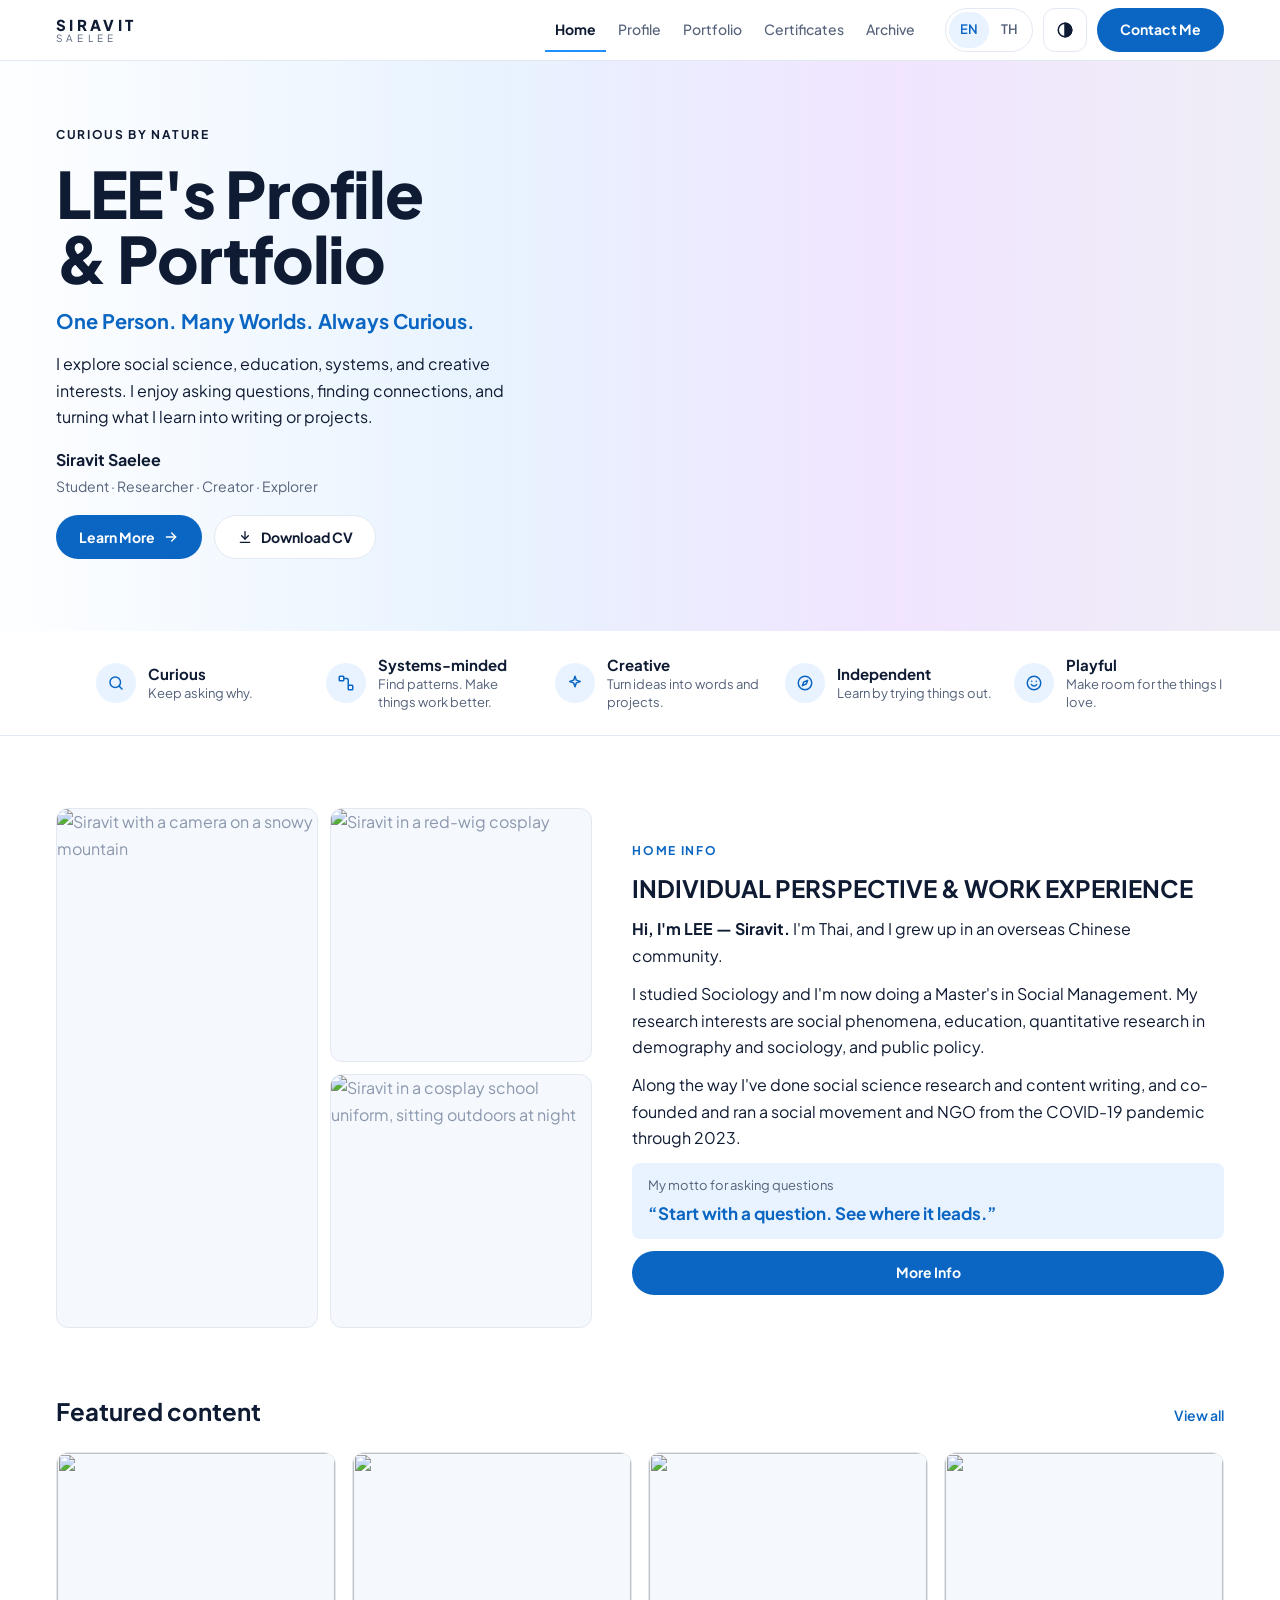
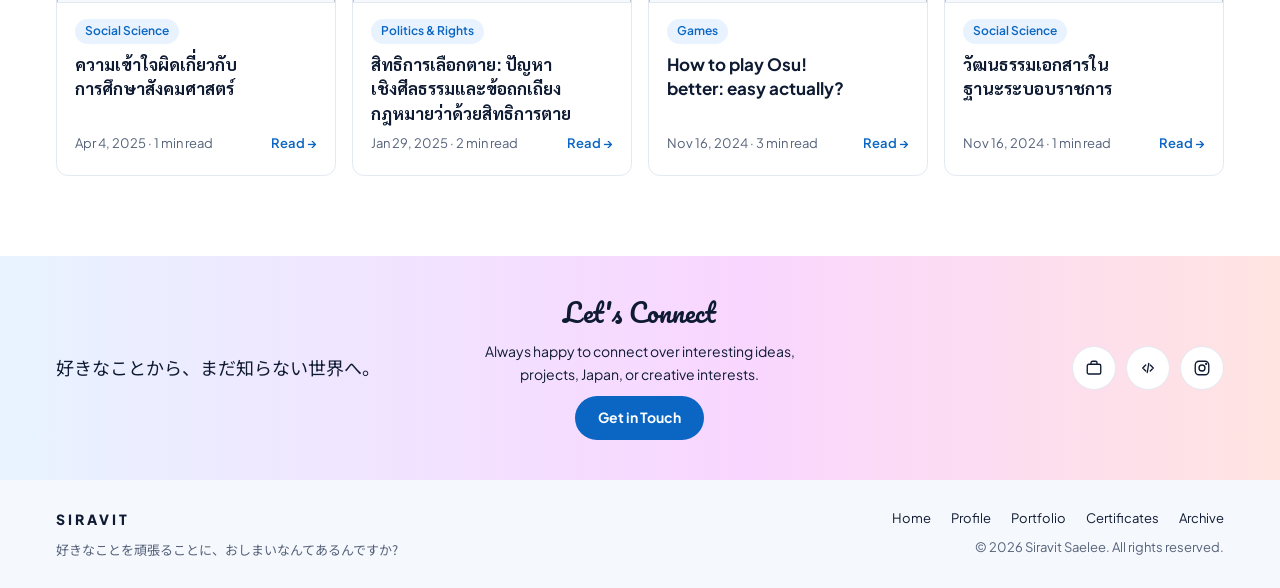
==== commit 74946bc9: "Add files via upload" ====
--- a/index.html
+++ b/index.html
@@ -1,72 +1,830 @@
-<!DOCTYPE html>
+<!doctype html>
 <html lang="en">
 <head>
-<meta charset="UTF-8">
-<meta name="viewport" content="width=device-width, initial-scale=1.0">
-<title>Home | Siravit Saelee</title>
+<meta charset="utf-8">
+<meta name="viewport" content="width=device-width, initial-scale=1, viewport-fit=cover">
+<title>Siravit Saelee</title>
 <link rel="preconnect" href="https://fonts.googleapis.com">
 <link rel="preconnect" href="https://fonts.gstatic.com" crossorigin>
-<link href="https://fonts.googleapis.com/css2?family=Noto+Sans+JP:wght@400;500&family=Pacifico&family=Plus+Jakarta+Sans:wght@400;500;600;700;800&family=Sarabun:wght@400;500;600;700&display=swap" rel="stylesheet">
-<link rel="stylesheet" href="assets/css/style.css">
+<link rel="stylesheet" href="https://fonts.googleapis.com/css2?family=Plus+Jakarta+Sans:wght@400;500;600;700;800&family=Sarabun:wght@400;500;600;700;800&family=Pacifico&family=Noto+Sans+JP:wght@400;500;700&display=swap">
+<style>
+/* Layout: modernist profile site — white pages, hairline cards, one blue; expressive layer only in hero + top/bottom banners. Bilingual EN/TH via .en/.th spans. */
+:root{
+  --hero-veil:linear-gradient(90deg,rgba(255,255,255,.93) 0%,rgba(232,243,255,.86) 38%,rgba(249,214,255,.5) 70%,rgba(255,228,225,.32) 100%);
+  --page:#ffffff; --surface:#ffffff; --surface-alt:#f5f8fc;
+  --ink:#0f1b33; --muted:#55627a; --line:#e3e9f2; --icon:#8a97ad;
+  --brand:#1e90ff; --brand-strong:#0a66c2; --brand-hover:#084f96; --on-brand:#ffffff;
+  --tint:#e8f3ff; --pink:#ffccff; --blush:#ffe4e1;
+  --wash-a:#e8f3ff; --wash-b:#f9d6ff; --wash-c:#ffe4e1;
+  --sans:"Plus Jakarta Sans","Sarabun",system-ui,sans-serif;
+  --script:"Pacifico",cursive;
+  --jp:"Noto Sans JP","Plus Jakarta Sans",sans-serif;
+  --r-sm:8px; --r-md:12px; --pill:999px;
+}
+@media (prefers-color-scheme: dark){:root:not([data-theme="light"]){
+  --page:#0b1220; --surface:#111a2c; --surface-alt:#0f1727;
+  --ink:#eaf0fa; --muted:#9aa8c2; --line:#25324d; --icon:#6b7a96;
+  --brand-strong:#58b0ff; --brand-hover:#8cc8ff; --on-brand:#04101f;
+  --tint:#132c4a; --pink:#3a1f3d; --blush:#3a2528;
+  --wash-a:#10213a; --wash-b:#2a1a36; --wash-c:#2e1e24; --hero-veil:linear-gradient(90deg,rgba(11,18,32,.94) 0%,rgba(16,33,58,.86) 40%,rgba(42,26,54,.55) 72%,rgba(46,30,36,.4) 100%); color-scheme:dark}}
+:root[data-theme="dark"]{
+  --page:#0b1220; --surface:#111a2c; --surface-alt:#0f1727;
+  --ink:#eaf0fa; --muted:#9aa8c2; --line:#25324d; --icon:#6b7a96;
+  --brand-strong:#58b0ff; --brand-hover:#8cc8ff; --on-brand:#04101f;
+  --tint:#132c4a; --pink:#3a1f3d; --blush:#3a2528;
+  --wash-a:#10213a; --wash-b:#2a1a36; --wash-c:#2e1e24; --hero-veil:linear-gradient(90deg,rgba(11,18,32,.94) 0%,rgba(16,33,58,.86) 40%,rgba(42,26,54,.55) 72%,rgba(46,30,36,.4) 100%); color-scheme:dark}
+
+/* language switching */
+html[data-lang="th"] .en{display:none!important}
+html:not([data-lang="th"]) .th{display:none!important}
+html[data-lang="th"] body{line-height:1.75}
+html[data-lang="th"] .hero h1{line-height:1.2}
+html[data-lang="th"] .title h1{line-height:1.3}
+
+*{box-sizing:border-box}
+body{background:var(--page);color:var(--ink);font-family:var(--sans);font-size:16px;line-height:1.65;-webkit-font-smoothing:antialiased}
+a{color:var(--brand-strong)} a:hover{color:var(--brand-hover)}
+h1,h2,h3{text-wrap:balance}
+:focus-visible{outline:2px solid var(--brand);outline-offset:2px}
+.wrap{max-width:1200px;margin:0 auto;padding-left:max(16px,env(safe-area-inset-left,0px));padding-right:max(16px,env(safe-area-inset-right,0px))}
+.wash{background:linear-gradient(90deg,var(--wash-a) 0%,var(--wash-b) 58%,var(--wash-c) 100%)}
+.eyebrow{margin:0;font-size:12px;font-weight:700;letter-spacing:.14em;text-transform:uppercase}
+html[data-lang="th"] .eyebrow{letter-spacing:.04em;font-size:13px}
+.eyebrow.blue{color:var(--brand-strong)}
+.jp{font-family:var(--jp)}
+.muted{color:var(--muted)}
+
+/* header */
+.top{position:sticky;top:env(safe-area-inset-top,0px);z-index:10;background:var(--surface);border-bottom:1px solid var(--line)}
+.top .wrap{display:flex;flex-wrap:wrap;align-items:center;gap:8px 20px;padding-block:8px}
+.mark{display:flex;flex-direction:column;line-height:1.15;text-decoration:none;color:var(--ink);margin-right:auto}
+.mark b{font-size:15px;font-weight:800;letter-spacing:.22em}
+.mark span{font-size:10px;letter-spacing:.42em;color:var(--muted)}
+.nav{display:flex;flex-wrap:wrap;gap:0 2px}
+.nav a{display:inline-block;padding:10px 10px 8px;font-size:14px;font-weight:500;color:var(--muted);text-decoration:none;border-bottom:2px solid transparent}
+.nav a:hover{color:var(--ink)}
+.nav a[aria-current="page"]{color:var(--ink);font-weight:700;border-bottom-color:var(--brand)}
+.tools{display:flex;gap:10px;align-items:center}
+.lang{display:flex;padding:3px;border:1px solid var(--line);border-radius:var(--pill);background:var(--surface)}
+.lang button{min-width:40px;min-height:36px;padding:0 10px;font:inherit;font-size:13px;font-weight:600;color:var(--muted);background:transparent;border:0;border-radius:var(--pill);cursor:pointer}
+.lang button[aria-pressed="true"]{background:var(--tint);color:var(--brand-strong)}
+.icon-btn{width:44px;height:44px;display:grid;place-items:center;background:var(--surface);border:1px solid var(--line);border-radius:var(--r-md);cursor:pointer;color:var(--ink)}
+.btn{display:inline-flex;align-items:center;justify-content:center;gap:8px;min-height:44px;padding:0 22px;font:inherit;font-size:14px;font-weight:700;text-decoration:none;border-radius:var(--pill);border:1px solid transparent;cursor:pointer}
+.btn.primary{background:var(--brand-strong);color:var(--on-brand)}
+.btn.primary:hover{background:var(--brand-hover);color:var(--on-brand)}
+.btn.ghost{background:var(--surface);color:var(--ink);border-color:var(--line)}
+.btn.ghost:hover{border-color:var(--brand-strong);color:var(--ink)}
+.btn.block{display:flex;width:100%}
+
+/* banner */
+.banner .wrap{min-height:140px;padding-block:24px;display:flex;flex-wrap:wrap;align-items:center;justify-content:space-between;gap:12px 40px}
+.banner .script{margin:0;font-family:var(--script);font-size:24px;line-height:1.3}
+.banner .right{display:flex;flex-direction:column;align-items:flex-end;gap:2px;text-align:right}
+.banner .right .jp{margin:0;font-size:18px}
+
+/* hero */
+.hero{position:relative;background-color:var(--wash-a);background-image:var(--hero-veil),url("images/img-001.jpg");background-size:cover,cover;background-position:center,center 65%;background-repeat:no-repeat}
+.hero .wrap{padding-block:64px 72px;min-height:min(560px,80vh);display:flex;align-items:center}
+.hero .hero-copy{max-width:560px}
+.hero-copy{display:flex;flex-direction:column;gap:16px;min-width:0}
+.hero h1{margin:0;font-size:clamp(40px,6vw,64px);font-weight:800;line-height:1.02;letter-spacing:-.02em}
+.tagline{margin:0;font-size:20px;font-weight:700;line-height:1.4;color:var(--brand-strong)}
+.hero .intro{margin:0;max-width:480px}
+.who b{display:block}
+.who span{font-size:14px;color:var(--muted)}
+.row{display:flex;flex-wrap:wrap;gap:12px}
+.ph{background:var(--surface-alt);border:1px solid var(--line);border-radius:var(--r-md);display:grid;place-items:center;color:var(--icon);max-width:100%}
+.ph svg{width:28px;height:28px}
+.hero .ph{aspect-ratio:6/5;width:100%;background:var(--surface)}
+
+.traits{border-bottom:1px solid var(--line)}
+.traits ul{list-style:none;margin:0;padding-block:24px;display:grid;grid-template-columns:repeat(auto-fit,minmax(200px,1fr));gap:20px}
+.traits li{display:flex;gap:12px;align-items:center}
+.dot{width:40px;height:40px;flex:none;display:grid;place-items:center;background:var(--tint);color:var(--brand-strong);border-radius:var(--pill)}
+.dot svg{width:18px;height:18px}
+.traits b{display:block;font-size:15px;line-height:1.3}
+.traits .d{display:block;font-size:13px;color:var(--muted);line-height:1.4}
+
+.info .wrap{padding-block:72px 32px;display:flex;flex-wrap:wrap;align-items:center;gap:40px}
+.collage{flex:1.4 1 360px;align-self:stretch;display:grid;grid-template-columns:1fr 1fr;grid-template-rows:1fr 1fr;gap:12px;min-height:520px}
+.collage .ph:first-child{grid-row:span 2}
+.collage .ph{min-height:0;height:100%;width:100%;object-fit:cover;padding:0;display:block}
+@media (max-width:640px){.collage{min-height:380px}}
+.info-text{flex:2 1 340px;min-width:0;display:flex;flex-direction:column;gap:12px}
+.info-text h2{margin:0;font-size:24px;line-height:1.3}
+.info-text p{margin:0}
+.motto{display:flex;flex-direction:column;gap:2px;padding:12px 16px;background:var(--tint);border-radius:var(--r-sm)}
+.motto-label{font-size:13px;color:var(--muted)}
+.motto strong{color:var(--brand-strong);font-size:17px}
+.quote{flex:1 1 220px;background:var(--tint);border-radius:var(--r-md);padding:32px 28px}
+.quote p{margin:0;font-size:22px;font-weight:700;line-height:1.4;color:var(--brand-strong)}
+
+.featured .wrap{padding-block:32px 80px;display:flex;flex-direction:column;gap:20px}
+.head-row{display:flex;justify-content:space-between;align-items:baseline;gap:16px}
+.head-row h2{margin:0;font-size:24px}
+.head-row a{font-size:14px;font-weight:600;text-decoration:none}
+
+/* inner pages */
+.page-body .wrap{padding-block:48px 88px;display:flex;flex-wrap:wrap;gap:32px 40px}
+.side{flex:1 1 180px;min-width:180px}
+.side nav{display:flex;flex-direction:column;gap:4px}
+.side p{margin:0 0 10px;padding-left:10px}
+.side a{display:flex;align-items:center;min-height:40px;padding:0 10px;font-size:14px;font-weight:500;color:var(--muted);border-radius:var(--r-sm);text-decoration:none}
+.side a:hover{color:var(--ink);background:var(--surface-alt)}
+.side a[aria-current="page"]{background:var(--tint);color:var(--brand-strong);font-weight:600}
+.main{flex:999 1 560px;min-width:0;display:flex;flex-direction:column;gap:16px}
+.main.full{flex-basis:100%}
+.title{display:flex;flex-direction:column;gap:6px;margin-bottom:4px}
+.title h1{margin:0;font-size:clamp(32px,5vw,44px);font-weight:800;line-height:1.15;letter-spacing:-.01em}
+.lede{margin:0;font-size:18px;line-height:1.6;color:var(--muted);max-width:640px}
+h2.sec{margin:16px 0 0;font-size:24px;line-height:1.3}
+
+.card{background:var(--surface);border:1px solid var(--line);border-radius:var(--r-md)}
+.grid{display:grid;grid-template-columns:repeat(auto-fill,minmax(230px,1fr));gap:16px}
+.grid.wide{grid-template-columns:repeat(auto-fill,minmax(min(300px,100%),1fr))}
+.tile{display:flex;flex-direction:column;overflow:hidden}
+.tile .ph{border:0;border-bottom:1px solid var(--line);border-radius:0;height:130px}
+.tile .ph.tall{height:auto;aspect-ratio:4/3}
+.tile-img{width:100%;object-fit:cover;padding:0;display:block}
+.photo-wall{columns:3 220px;column-gap:10px}
+.photo-wall:has(> img:only-child){columns:1}
+.photo-wall img{width:100%;display:block;margin:0 0 10px;border-radius:var(--r-sm);break-inside:avoid;background:var(--surface-alt)}
+.tile-body{padding:16px 18px 20px;display:flex;flex-direction:column;gap:8px;flex-grow:1}
+.tile h3{margin:0;font-size:17px;line-height:1.45}
+.tile p{margin:0;font-size:14px;line-height:1.55}
+.tile .grow{flex-grow:1}
+.meta{display:flex;justify-content:space-between;align-items:center;gap:8px;font-size:13px}
+.meta.rule{padding-top:10px;border-top:1px solid var(--line)}
+.meta a{font-weight:600;text-decoration:none;white-space:nowrap}
+
+.tag{align-self:flex-start;display:inline-block;font-size:12px;font-weight:600;line-height:1.4;padding:4px 10px;border-radius:var(--pill);background:var(--tint);color:var(--brand-strong)}
+.tag.pink{background:var(--pink);color:var(--ink)}
+.tag.blush{background:var(--blush);color:var(--ink)}
+.tags{display:flex;flex-wrap:wrap;gap:6px}
+
+.filters{display:flex;flex-wrap:wrap;gap:8px;margin-block:4px 8px}
+.chip{min-height:36px;padding:0 16px;font:inherit;font-size:13px;font-weight:500;background:var(--surface);color:var(--ink);border:1px solid var(--line);border-radius:var(--pill);cursor:pointer}
+.chip:hover{border-color:var(--brand-strong)}
+.chip[aria-pressed="true"]{background:var(--brand-strong);border-color:var(--brand-strong);color:var(--on-brand);font-weight:600}
+.empty{color:var(--muted);font-size:14px}
+
+.facts{padding:24px;display:flex;flex-wrap:wrap;gap:28px}
+.facts .ph{flex:0 1 380px;width:380px;max-width:100%;align-self:stretch;min-height:460px;aspect-ratio:auto}
+.facts-body{flex:999 1 340px;min-width:0}
+.facts-body h2{margin:0;font-size:24px}
+.facts-body .sub{margin:2px 0 16px;font-size:15px;color:var(--muted)}
+dl.kv{margin:0;display:grid;grid-template-columns:minmax(100px,160px) minmax(0,1fr);font-size:15px;line-height:1.55}
+dl.kv dt,dl.kv dd{margin:0;padding:12px 0;border-top:1px solid var(--line)}
+dl.kv dt{font-size:14px;color:var(--muted);padding-right:12px}
+
+.entry{padding:22px 24px;display:flex;flex-wrap:wrap;gap:6px 32px}
+.entry .when{flex:0 0 150px;margin:2px 0 0;font-size:14px;color:var(--muted)}
+.entry .what{flex:1 1 340px;min-width:0;display:flex;flex-direction:column;gap:4px}
+.entry h3{margin:0;font-size:18px;line-height:1.4}
+.entry .org{margin:0;font-size:14px;font-weight:500;color:var(--brand-strong)}
+.entry .desc{margin:8px 0 0;font-size:15px;line-height:1.65}
+.entry .side-meta{text-align:right;font-size:13px;line-height:1.6;color:var(--muted)}
+.entry .side-meta b{color:var(--ink);font-weight:600;display:block}
+.vol{justify-content:space-between}
+
+.pills{list-style:none;margin:0;padding:0;display:flex;flex-wrap:wrap;gap:8px}
+.pills li{padding:7px 14px;font-size:13px;font-weight:500;border:1px solid var(--line);border-radius:var(--pill)}
+.pills.blue li{background:var(--tint);color:var(--brand-strong);border-color:transparent;font-weight:600}
+
+.story{padding:28px;display:flex;flex-direction:column;gap:12px}
+.story h2{margin:0;font-size:22px}
+.story p{margin:0;max-width:68ch}
+.chapter{padding:28px;display:flex;flex-direction:column;gap:14px}
+.chapter h2{margin:0;font-size:22px;text-transform:uppercase;letter-spacing:.04em}
+.chapter p{margin:0;max-width:72ch}
+.gallery{display:grid;grid-template-columns:repeat(auto-fit,minmax(min(220px,100%),1fr));gap:10px;margin-block:4px}
+.gallery img{width:100%;max-width:100%;aspect-ratio:16/9;object-fit:cover;border-radius:var(--r-sm);background:var(--surface-alt);display:block}
+.gallery.one img{aspect-ratio:auto;max-height:440px}
+.tile.link{text-decoration:none;color:inherit;transition:border-color .15s,transform .15s}
+.tile.link:hover{border-color:var(--brand-strong);transform:translateY(-2px)}
+.tile.link:hover h3{color:var(--brand-strong)}
+.read-more{font-size:13px;font-weight:600;color:var(--brand-strong)}
+.reader{max-width:760px;margin:0 auto;gap:20px}
+.back{align-self:flex-start;display:inline-flex;align-items:center;gap:6px;min-height:40px;font-size:14px;font-weight:600;text-decoration:none}
+.reader h1{margin:0;font-size:clamp(28px,4.4vw,40px);font-weight:800;line-height:1.35;letter-spacing:-.01em}
+.reader .byline{display:flex;flex-wrap:wrap;gap:6px 14px;align-items:center;font-size:14px;color:var(--muted)}
+.reader .cover{aspect-ratio:16/9;width:100%}
+.reader .body{display:flex;flex-direction:column;gap:16px;font-size:17px;line-height:1.85}
+.reader .body p{margin:0}
+.reader .pending{padding:20px 22px;background:var(--surface-alt);border:1px dashed var(--line);border-radius:var(--r-md);color:var(--muted);font-size:15px}
+.reader .next{border-top:1px solid var(--line);padding-top:20px;display:flex;flex-direction:column;gap:12px}
+.reader .next h2{margin:0;font-size:18px}
+.pager{display:grid;grid-template-columns:repeat(auto-fit,minmax(min(240px,100%),1fr));gap:12px}
+.pager a{padding:16px 18px;text-decoration:none;color:var(--ink);display:flex;flex-direction:column;gap:4px}
+.pager a:hover{border-color:var(--brand-strong)}
+.pager small{font-size:12px;font-weight:600;color:var(--muted);text-transform:uppercase;letter-spacing:.08em}
+.thumb{width:100%;height:150px;object-fit:cover;display:block;border-bottom:1px solid var(--line);background:var(--surface-alt)}
+.cover-img{width:100%;max-width:100%;max-height:420px;object-fit:cover;border-radius:var(--r-md);display:block}
+.reader .body h2{margin:12px 0 0;font-size:22px;line-height:1.5}
+.reader .body figure{margin:4px 0}
+.reader .body figure img{width:100%;max-width:100%;border-radius:var(--r-sm);display:block}
+.reader .body blockquote{margin:0;padding:12px 18px;border-left:3px solid var(--brand);background:var(--surface-alt);border-radius:0 var(--r-sm) var(--r-sm) 0}
+.reader .body .li{padding-left:18px;position:relative}
+.reader .body .li::before{content:"•";position:absolute;left:4px;color:var(--brand)}
+.reader .body a{word-break:break-all}
+.reader .body .src{font-size:14px;padding-top:8px;border-top:1px solid var(--line)}
+.thumb.contain{object-fit:contain;padding:8px;box-sizing:border-box}
+.cover-img.full{max-height:none;object-fit:contain;border:1px solid var(--line)}
+.featured-grid{grid-template-columns:repeat(4,minmax(0,1fr))}
+@media (max-width:980px){.featured-grid{grid-template-columns:repeat(2,minmax(0,1fr))}}
+@media (max-width:520px){.featured-grid{grid-template-columns:1fr}}
+.facts .profile-photo{object-fit:cover;object-position:50% 50%;padding:0;display:block}
+.values{display:grid;grid-template-columns:repeat(auto-fit,minmax(240px,1fr));gap:12px}
+.values div{padding:18px 20px}
+.values h3{margin:0 0 4px;font-size:16px}
+.values p{margin:0;font-size:14px;color:var(--muted)}
+.twocol{display:grid;grid-template-columns:repeat(auto-fit,minmax(min(280px,100%),1fr));gap:12px}
+.twocol section{padding:24px}
+.twocol h2{margin:0 0 12px;font-size:20px}
+.twocol ul{margin:0;padding-left:20px;display:flex;flex-direction:column;gap:8px;font-size:14px;line-height:1.6}
+.twocol li::marker{color:var(--brand)}
+
+.counts{display:flex;flex-wrap:wrap;gap:8px 24px;font-size:14px}
+.counts strong{font-size:20px;font-variant-numeric:tabular-nums}
+
+.event{padding:14px 18px;display:flex;flex-wrap:wrap;align-items:center;gap:8px 20px}
+.event .tag{flex:0 0 112px;text-align:center}
+.event div{flex:1 1 240px;min-width:0}
+.event h3{margin:0;font-size:15px}
+.event p{margin:0;font-size:13px;color:var(--muted)}
+.event time{font-size:13px;font-variant-numeric:tabular-nums}
+
+/* connect + footer */
+.connect .wrap{padding-block:40px;display:grid;grid-template-columns:repeat(auto-fit,minmax(min(260px,100%),1fr));gap:28px 40px;align-items:center}
+.connect .jp{margin:0;font-size:18px}
+.connect .mid{display:flex;flex-direction:column;align-items:center;gap:10px;text-align:center}
+.connect h2{margin:0;font-family:var(--script);font-weight:400;font-size:26px;line-height:1.3}
+.connect .mid p{margin:0;font-size:14px;max-width:360px}
+.connect .end{display:flex;flex-direction:column;align-items:flex-end;gap:10px}
+.socials{display:flex;flex-wrap:wrap;justify-content:flex-end;gap:10px}
+.socials a{width:44px;height:44px;display:grid;place-items:center;background:var(--surface);border:1px solid var(--line);border-radius:var(--pill);color:var(--ink)}
+.socials a:hover{border-color:var(--brand-strong);color:var(--brand-strong)}
+.socials svg{width:18px;height:18px}
+.connect .end p{margin:0;font-size:14px;font-weight:500}
+.foot{background:var(--surface-alt)}
+.foot .wrap{padding-block:28px;display:flex;flex-wrap:wrap;justify-content:space-between;gap:16px 40px;font-size:13px}
+.foot .l{display:flex;flex-direction:column;gap:8px}
+.foot .l b{font-size:14px;font-weight:800;letter-spacing:.22em}
+.foot .r{display:flex;flex-direction:column;align-items:flex-end;gap:8px}
+.foot nav{display:flex;flex-wrap:wrap;justify-content:flex-end;gap:6px 20px}
+.foot nav a{color:var(--ink);text-decoration:none}
+.foot nav a:hover{color:var(--brand-strong)}
+
+@media (max-width:640px){
+  .connect .end,.foot .r,.banner .right{align-items:flex-start;text-align:left}
+  .socials,.foot nav{justify-content:flex-start}
+  .entry .side-meta{text-align:left}
+  .entry .when{flex-basis:100%}
+}
+@media (prefers-reduced-motion:no-preference){.view{animation:in .25s ease-out}}
+@keyframes in{from{opacity:.4;transform:translateY(4px)}to{opacity:1;transform:none}}
+</style>
+<style>html,body{margin:0}</style>
 </head>
-<body class="home">
-<header class="site-header"><div class="in">
-  <a class="wordmark" href="index.html">Siravit<small>Saelee</small></a>
-  <nav class="main-nav" aria-label="Main"><a href="index.html" aria-current="page">Home</a><a href="profile.html">Profile</a><a href="projects.html">Portfolio</a><a href="certificates.html">Certificates</a><a href="cosplay.html">Cosplay / Achievements</a></nav>
-  <div class="tools">
-    <button class="icon-btn" id="theme-toggle" type="button" aria-label="Toggle dark mode"><svg width="18" height="18" viewBox="0 0 18 18" aria-hidden="true"><circle cx="9" cy="9" r="7" fill="none" stroke="currentColor" stroke-width="1.6"/><path d="M9 2a7 7 0 0 1 0 14z" fill="currentColor"/></svg></button>
-    <a class="btn" href="mailto:your-email@example.com">Contact Me</a>
-  </div>
-</div></header>
-<section class="hero-band"><div class="in">
-  <div class="hero-text">
-    <div class="eyebrow">Think &middot; Create &middot; Explore<br>A brighter tomorrow</div>
-    <h1>Knowledge<br>Meets <span class="script">Kawaii <span aria-hidden="true">&hearts;</span></span></h1>
-    <p class="th">เรียนรู้ สร้างสรรค์ สำรวจ<br>เพื่ออนาคตที่ดีกว่า</p>
-    <p class="who"><b>Siravit Saelee</b><span>Student &middot; Researcher &middot; Creator &middot; Explorer</span></p>
-    <div class="actions"><a class="btn" href="profile.html">Learn More <svg xmlns="http://www.w3.org/2000/svg" class="ico" aria-hidden="true" viewBox="0 0 24 24" fill="none" stroke="currentColor" stroke-width="2" stroke-linecap="round" stroke-linejoin="round" > <path d="M5 12h14" /> <path d="m12 5 7 7-7 7" /> </svg></a><a class="btn ghost" href="#"><svg xmlns="http://www.w3.org/2000/svg" class="ico" aria-hidden="true" viewBox="0 0 24 24" fill="none" stroke="currentColor" stroke-width="2" stroke-linecap="round" stroke-linejoin="round" > <path d="M12 15V3" /> <path d="M21 15v4a2 2 0 0 1-2 2H5a2 2 0 0 1-2-2v-4" /> <path d="m7 10 5 5 5-5" /> </svg> Download CV</a></div>
-  </div>
-</div></section>
-<div class="shell">
-
-<main>
-
-
-<section class="keys"><div class="key"><svg xmlns="http://www.w3.org/2000/svg" class="ico" aria-hidden="true" viewBox="0 0 24 24" fill="none" stroke="currentColor" stroke-width="2" stroke-linecap="round" stroke-linejoin="round" > <path d="M12 18V5" /> <path d="M15 13a4.17 4.17 0 0 1-3-4 4.17 4.17 0 0 1-3 4" /> <path d="M17.598 6.5A3 3 0 1 0 12 5a3 3 0 1 0-5.598 1.5" /> <path d="M17.997 5.125a4 4 0 0 1 2.526 5.77" /> <path d="M18 18a4 4 0 0 0 2-7.464" /> <path d="M19.967 17.483A4 4 0 1 1 12 18a4 4 0 1 1-7.967-.517" /> <path d="M6 18a4 4 0 0 1-2-7.464" /> <path d="M6.003 5.125a4 4 0 0 0-2.526 5.77" /> </svg><b>Analytical</b><span>Think deeper</span></div><div class="key"><svg xmlns="http://www.w3.org/2000/svg" class="ico" aria-hidden="true" viewBox="0 0 24 24" fill="none" stroke="currentColor" stroke-width="2" stroke-linecap="round" stroke-linejoin="round" > <path d="M13 21h8" /> <path d="M21.174 6.812a1 1 0 0 0-3.986-3.987L3.842 16.174a2 2 0 0 0-.5.83l-1.321 4.352a.5.5 0 0 0 .623.622l4.353-1.32a2 2 0 0 0 .83-.497z" /> </svg><b>Creative</b><span>Create freely</span></div><div class="key"><svg xmlns="http://www.w3.org/2000/svg" class="ico" aria-hidden="true" viewBox="0 0 24 24" fill="none" stroke="currentColor" stroke-width="2" stroke-linecap="round" stroke-linejoin="round" > <path d="M12 5c.67 0 1.35.09 2 .26 1.78-2 5.03-2.84 6.42-2.26 1.4.58-.42 7-.42 7 .57 1.07 1 2.24 1 3.44C21 17.9 16.97 21 12 21s-9-3-9-7.56c0-1.25.5-2.4 1-3.44 0 0-1.89-6.42-.5-7 1.39-.58 4.72.23 6.5 2.23A9.04 9.04 0 0 1 12 5Z" /> <path d="M8 14v.5" /> <path d="M16 14v.5" /> <path d="M11.25 16.25h1.5L12 17l-.75-.75Z" /> </svg><b>Curious</b><span>Explore more</span></div><div class="key"><svg xmlns="http://www.w3.org/2000/svg" class="ico" aria-hidden="true" viewBox="0 0 24 24" fill="none" stroke="currentColor" stroke-width="2" stroke-linecap="round" stroke-linejoin="round" > <path d="M17.8 19.2 16 11l3.5-3.5C21 6 21.5 4 21 3c-1-.5-3 0-4.5 1.5L13 8 4.8 6.2c-.5-.1-.9.1-1.1.5l-.3.5c-.2.5-.1 1 .3 1.3L9 12l-2 3H4l-1 1 3 2 2 3 1-1v-3l3-2 3.5 5.3c.3.4.8.5 1.3.3l.5-.2c.4-.3.6-.7.5-1.2z" /> </svg><b>Independent</b><span>Shape my own path</span></div><div class="key"><svg xmlns="http://www.w3.org/2000/svg" class="ico" aria-hidden="true" viewBox="0 0 24 24" fill="none" stroke="currentColor" stroke-width="2" stroke-linecap="round" stroke-linejoin="round" > <path d="M12 5a3 3 0 1 1 3 3m-3-3a3 3 0 1 0-3 3m3-3v1M9 8a3 3 0 1 0 3 3M9 8h1m5 0a3 3 0 1 1-3 3m3-3h-1m-2 3v-1" /> <circle cx="12" cy="8" r="2" /> <path d="M12 10v12" /> <path d="M12 22c4.2 0 7-1.667 7-5-4.2 0-7 1.667-7 5Z" /> <path d="M12 22c-4.2 0-7-1.667-7-5 4.2 0 7 1.667 7 5Z" /> </svg><b>Playful</b><span>Find joy in the journey</span></div></section>
-<section class="about-home">
-  <div class="collage"><img class="c1" src="assets/img/placeholder.svg" alt=""><img class="c2" src="assets/img/placeholder.svg" alt=""><img class="c3" src="assets/img/placeholder.svg" alt=""></div>
-  <div class="prose">
-    <div class="eyebrow">About me</div>
-    <h2 class="big">A <span class="hl">Multifaceted</span> Journey</h2>
-    <p>I am a student, researcher, and creator who is passionate about understanding systems, exploring new possibilities, and connecting different worlds &mdash; from academia and business to Japanese culture, anime, and cosplay.</p>
-    <p>I believe that knowledge becomes more meaningful when it leads to real-world impact, and that it&rsquo;s okay to be both analytical and playful at the same time.</p>
-    <blockquote class="pull"><svg xmlns="http://www.w3.org/2000/svg" class="ico" aria-hidden="true" viewBox="0 0 24 24" fill="none" stroke="currentColor" stroke-width="2" stroke-linecap="round" stroke-linejoin="round" > <path d="M16 3a2 2 0 0 0-2 2v6a2 2 0 0 0 2 2 1 1 0 0 1 1 1v1a2 2 0 0 1-2 2 1 1 0 0 0-1 1v2a1 1 0 0 0 1 1 6 6 0 0 0 6-6V5a2 2 0 0 0-2-2z" /> <path d="M5 3a2 2 0 0 0-2 2v6a2 2 0 0 0 2 2 1 1 0 0 1 1 1v1a2 2 0 0 1-2 2 1 1 0 0 0-1 1v2a1 1 0 0 0 1 1 6 6 0 0 0 6-6V5a2 2 0 0 0-2-2z" /> </svg>A brighter tomorrow, built by curiosity.</blockquote>
+<body>
+
+
+<svg width="0" height="0" style="position:absolute" aria-hidden="true">
+  <symbol id="i-img" viewBox="0 0 24 24" fill="none" stroke="currentColor" stroke-width="1.6" stroke-linecap="round" stroke-linejoin="round"><rect x="3" y="3" width="18" height="18" rx="2"/><circle cx="9" cy="9" r="2"/><path d="m21 15-3.1-3.1a2 2 0 0 0-2.8 0L6 21"/></symbol>
+</svg>
+
+<header class="top">
+  <div class="wrap">
+    <a class="mark" href="#home" aria-label="Siravit Saelee"><b>SIRAVIT</b><span>SAELEE</span></a>
+    <nav class="nav" aria-label="Main">
+      <a href="#home" data-sec="home">Home</a>
+      <a href="#profile" data-sec="profile">Profile</a>
+      <a href="#projects" data-sec="portfolio">Portfolio</a>
+      <a href="#certificates" data-sec="certificates">Certificates</a>
+      <a href="#cosplay" data-sec="cosplay">Archive</a>
+    </nav>
+    <div class="tools">
+      <div class="lang" role="group" aria-label="Language / ภาษา">
+        <button type="button" id="lang-en" data-lang="en" aria-pressed="true">EN</button>
+        <button type="button" id="lang-th" data-lang="th" aria-pressed="false">TH</button>
+      </div>
+      <button class="icon-btn" id="theme-toggle" type="button" aria-label="Switch light or dark mode">
+        <svg width="18" height="18" viewBox="0 0 24 24" fill="none" stroke="currentColor" stroke-width="2" aria-hidden="true"><circle cx="12" cy="12" r="9"/><path d="M12 3a9 9 0 0 1 0 18z" fill="currentColor"/></svg>
+      </button>
+      <a class="btn primary" href="#contact">Contact Me</a>
+    </div>
+  </div>
+</header>
+
+<section class="banner wash" id="banner" aria-label="Tagline" hidden>
+  <div class="wrap">
+    <p class="script">One Person. Many Worlds. Always Curious.</p>
+    <div class="right">
+      <p class="jp" lang="ja">好きなことから、まだ知らない世界へ。</p>
+      <p class="eyebrow">Curious by nature</p>
+    </div>
   </div>
 </section>
-<section>
-  <div class="sec-head"><div class="eyebrow" style="margin:0">Featured content</div><a href="projects.html">View all <svg xmlns="http://www.w3.org/2000/svg" class="ico" aria-hidden="true" viewBox="0 0 24 24" fill="none" stroke="currentColor" stroke-width="2" stroke-linecap="round" stroke-linejoin="round" > <path d="M5 12h14" /> <path d="m12 5 7 7-7 7" /> </svg></a></div>
-  <div class="grid cols-3">
-    <article class="card" data-cat=""><img class="thumb" src="assets/img/placeholder.svg" alt=""><div class="body"><span class="tag ">Project</span><h3>Next Engineering Content System</h3><p class="sub">Designing a simple workflow for content and knowledge management.</p></div></article>
-    <article class="card" data-cat=""><img class="thumb" src="assets/img/placeholder.svg" alt=""><div class="body"><span class="tag pink">Writing</span><h3>Japan: Education, Culture, and Possibilities</h3><p class="sub">Notes and reflections from my journey of learning and exploring.</p></div></article>
-    <article class="card" data-cat=""><img class="thumb" src="assets/img/placeholder.svg" alt=""><div class="body"><span class="tag blush">Academic</span><h3>STEM Education in Thailand</h3><p class="sub">Exploring the gap between policy and teacher understanding.</p></div></article>
+
+<main id="app">
+
+<!-- HOME -->
+<div class="view" data-view="home">
+  <section class="hero" aria-labelledby="hero-title">
+    <div class="wrap">
+      <div class="hero-copy">
+        <p class="eyebrow">Curious by nature</p>
+        <h1 id="hero-title">LEE's Profile<br>&amp; Portfolio</h1>
+        <p class="tagline">One Person. Many Worlds. Always Curious.</p>
+        <p class="intro"><span class="en">I explore social science, education, systems, and creative interests. I enjoy asking questions, finding connections, and turning what I learn into writing or projects.</span><span class="th">ผมสนใจสังคมศาสตร์ การศึกษา ระบบ และงานสร้างสรรค์ ชอบตั้งคำถาม หาความเชื่อมโยง และนำสิ่งที่ได้เรียนรู้มาต่อยอดเป็นงานเขียนหรือโครงการ</span></p>
+        <div class="who"><b>Siravit Saelee</b><span>Student · Researcher · Creator · Explorer</span></div>
+        <div class="row">
+          <a class="btn primary" href="#about">Learn More
+            <svg width="16" height="16" viewBox="0 0 24 24" fill="none" stroke="currentColor" stroke-width="2" stroke-linecap="round" stroke-linejoin="round" aria-hidden="true"><path d="M5 12h14"/><path d="m13 6 6 6-6 6"/></svg></a>
+          <a class="btn ghost" href="#profile" id="cv-btn" title="CV file not added yet">
+            <svg width="16" height="16" viewBox="0 0 24 24" fill="none" stroke="currentColor" stroke-width="2" stroke-linecap="round" stroke-linejoin="round" aria-hidden="true"><path d="M12 4v11"/><path d="m7 10 5 5 5-5"/><path d="M5 20h14"/></svg>
+            Download CV</a>
+        </div>
+      </div>
+    </div>
+  </section>
+
+  <section class="traits" aria-label="Personality">
+    <div class="wrap">
+      <ul>
+        <li><span class="dot"><svg viewBox="0 0 24 24" fill="none" stroke="currentColor" stroke-width="2" stroke-linecap="round" aria-hidden="true"><circle cx="11" cy="11" r="7"/><path d="m20 20-4-4"/></svg></span><div><b>Curious</b><span class="d">Keep asking why.</span></div></li>
+        <li><span class="dot"><svg viewBox="0 0 24 24" fill="none" stroke="currentColor" stroke-width="2" stroke-linecap="round" stroke-linejoin="round" aria-hidden="true"><rect x="3" y="3" width="6" height="6" rx="1"/><rect x="15" y="15" width="6" height="6" rx="1"/><path d="M9 6h4a2 2 0 0 1 2 2v7"/></svg></span><div><b>Systems-minded</b><span class="d">Find patterns. Make things work better.</span></div></li>
+        <li><span class="dot"><svg viewBox="0 0 24 24" fill="none" stroke="currentColor" stroke-width="2" stroke-linejoin="round" aria-hidden="true"><path d="M12 3l1.8 5.2L19 10l-5.2 1.8L12 17l-1.8-5.2L5 10l5.2-1.8z"/></svg></span><div><b>Creative</b><span class="d">Turn ideas into words and projects.</span></div></li>
+        <li><span class="dot"><svg viewBox="0 0 24 24" fill="none" stroke="currentColor" stroke-width="2" stroke-linejoin="round" aria-hidden="true"><circle cx="12" cy="12" r="9"/><path d="m15.5 8.5-2 5-5 2 2-5z"/></svg></span><div><b>Independent</b><span class="d">Learn by trying things out.</span></div></li>
+        <li><span class="dot"><svg viewBox="0 0 24 24" fill="none" stroke="currentColor" stroke-width="2" stroke-linecap="round" aria-hidden="true"><circle cx="12" cy="12" r="9"/><path d="M8.5 14a4 4 0 0 0 7 0"/><path d="M9 9.5h.01M15 9.5h.01"/></svg></span><div><b>Playful</b><span class="d">Make room for the things I love.</span></div></li>
+      </ul>
+    </div>
+  </section>
+
+  <section class="info" aria-labelledby="info-title">
+    <div class="wrap">
+      <div class="collage">
+        <img class="ph" src="images/img-002.jpg" alt="Siravit with a camera on a snowy mountain" style="object-position:50% 30%">
+        <img class="ph" src="images/img-003.webp" alt="Siravit in a red-wig cosplay" style="object-position:50% 35%">
+        <img class="ph" src="images/img-004.jpg" alt="Siravit in a cosplay school uniform, sitting outdoors at night" style="object-position:50% 30%">
+      </div>
+      <div class="info-text">
+        <p class="eyebrow blue">Home info</p>
+        <h2 id="info-title">INDIVIDUAL PERSPECTIVE &amp; WORK EXPERIENCE</h2>
+        <p><span class="en"><strong>Hi, I'm LEE — Siravit.</strong> I'm Thai, and I grew up in an overseas Chinese community.</span><span class="th"><strong>สวัสดีครับ ผม LEE — สิรวิชญ์</strong> ผมเป็นคนไทยที่เติบโตมาในชุมชนจีนโพ้นทะเล</span></p>
+        <p><span class="en">I studied Sociology and I'm now doing a Master's in Social Management. My research interests are social phenomena, education, quantitative research in demography and sociology, and public policy.</span><span class="th">ผมเรียนจบด้านสังคมวิทยา และกำลังศึกษาปริญญาโทด้านการจัดการทางสังคม หัวข้อที่ผมสนใจศึกษา ได้แก่ ปรากฏการณ์ทางสังคม การศึกษา การวิจัยเชิงปริมาณทางประชากรศาสตร์และสังคมวิทยา และนโยบายสาธารณะ</span></p>
+        <p><span class="en">Along the way I've done social science research and content writing, and co-founded and ran a social movement and NGO from the COVID-19 pandemic through 2023.</span><span class="th">ระหว่างทาง ผมทำงานวิจัยด้านสังคมศาสตร์ เขียนคอนเทนต์ และร่วมก่อตั้งและดำเนินงานขบวนการทางสังคมและองค์กรไม่แสวงหากำไร ตั้งแต่ช่วงโควิด-19 จนถึงปี 2023</span></p>
+        <p class="motto"><span class="motto-label"><span class="en">My motto for asking questions</span><span class="th">คติในการตั้งคำถามของผม</span></span><strong>“Start with a question. See where it leads.”</strong></p>
+        <a class="btn primary block" href="#profile">More Info</a>
+      </div>
+    </div>
+  </section>
+
+  <section class="featured" aria-labelledby="feat-title">
+    <div class="wrap">
+      <div class="head-row"><h2 id="feat-title">Featured content</h2><a href="#writing">View all</a></div>
+      <div class="grid featured-grid" id="featured-list"></div>
+    </div>
+  </section>
+</div>
+
+<!-- PROFILE: BASIC -->
+<div class="view page-body" data-view="profile" data-sec="profile" hidden>
+  <div class="wrap">
+    <aside class="side" data-side="profile"></aside>
+    <div class="main">
+      <div class="title"><p class="eyebrow blue">Profile</p><h1>Basic Information</h1></div>
+      <section class="card facts" aria-label="Basic information">
+        <img class="ph profile-photo" src="images/img-005.jpg" alt="Siravit Saelee standing on a bridge in front of snowy mountains and a lake in Japan">
+        <div class="facts-body">
+          <h2>Siravit Saelee</h2>
+          <p class="sub">สิรวิชญ์ แซ่หลี · Student, Researcher, Creator, Explorer</p>
+          <dl class="kv">
+            <dt>Location</dt><dd><span class="en">Bangkok, Thailand</span><span class="th">กรุงเทพมหานคร ประเทศไทย</span></dd>
+            <dt>Undergraduate</dt><dd><span class="en">B.A. Sociological Research for Development, SWU (2020–2024), First Class Honors</span><span class="th">ศศ.บ. Sociological Research for Development มหาวิทยาลัยศรีนครินทรวิโรฒ (2020–2024) เกียรตินิยมอันดับ 1</span></dd>
+            <dt>Work</dt><dd><span class="en">Transport Safety Manager, 152 Engineering Co., Ltd.</span><span class="th">Transport Safety Manager บริษัท 152 Engineering จำกัด</span></dd>
+            <dt>Languages</dt><dd><span class="en">Thai (native) · English (good) · Japanese (learning)</span><span class="th">ไทย (ภาษาแม่) · อังกฤษ (ดี) · ญี่ปุ่น (กำลังเรียน)</span></dd>
+            <dt>Nickname</dt><dd><span class="en">“Sunny”</span><span class="th">“ซันนี่” (Sunny)</span></dd>
+            <dt>Nationality</dt><dd><span class="en">Thai</span><span class="th">ไทย</span></dd>
+            <dt>Interests</dt><dd><span class="en">Education, Technology, Japan, Anime, Cosplay, Data, Systems</span><span class="th">การศึกษา เทคโนโลยี ญี่ปุ่น อนิเมะ คอสเพลย์ ข้อมูล ระบบ</span></dd>
+          </dl>
+        </div>
+      </section>
+    </div>
+  </div>
+</div>
+
+<!-- PROFILE: WORK -->
+<div class="view page-body" data-view="work" data-sec="profile" hidden>
+  <div class="wrap">
+    <aside class="side" data-side="profile"></aside>
+    <div class="main">
+      <div class="title"><p class="eyebrow blue">Profile</p><h1>Work Experience</h1><p class="lede"><span class="en">Roles across academia, business, and projects.</span><span class="th">บทบาทในงานวิชาการ ธุรกิจ และโครงการต่าง ๆ</span></p></div>
+      <div id="work-list" style="display:flex;flex-direction:column;gap:14px"></div>
+      <h2 class="sec">Tools &amp; skills</h2>
+      <ul class="pills" id="skills-list"></ul>
+    </div>
+  </div>
+</div>
+
+<!-- PROFILE: VOLUNTEER -->
+<div class="view page-body" data-view="volunteer" data-sec="profile" hidden>
+  <div class="wrap">
+    <aside class="side" data-side="profile"></aside>
+    <div class="main">
+      <div class="title"><p class="eyebrow blue">Profile</p><h1>Volunteer Experience</h1><p class="lede"><span class="en">Ways I've pitched in, mostly around human rights, education, and student life.</span><span class="th">งานอาสาที่ผมได้มีส่วนร่วม ส่วนใหญ่เกี่ยวกับสิทธิมนุษยชน การศึกษา และกิจกรรมนิสิต</span></p></div>
+      <div class="filters" data-filter="volunteer" role="group" aria-label="Filter"></div>
+      <div id="volunteer-list" style="display:flex;flex-direction:column;gap:14px"></div>
+    </div>
+  </div>
+</div>
+
+<!-- PROFILE: ABOUT -->
+<div class="view page-body" data-view="about" data-sec="profile" hidden>
+  <div class="wrap">
+    <aside class="side" data-side="profile"></aside>
+    <div class="main" style="gap:24px">
+      <div class="title"><p class="eyebrow blue">Profile</p><h1>About Me</h1></div>
+      <section class="card story" aria-labelledby="story-t">
+        <h2 id="story-t">My story</h2>
+        <p><span class="en">I'm interested in more than one kind of thing.</span><span class="th">ผมสนใจมากกว่าหนึ่งเรื่อง</span></p>
+        <p><span class="en">I study society and education, enjoy figuring out how systems and projects work, and like turning ideas into writing or practical plans. I'm also drawn to Japan, anime, and cosplay. They're different interests, and they give me room to explore stories, aesthetics, and creative expression.</span><span class="th">ผมศึกษาเรื่องสังคมและการศึกษา ชอบทำความเข้าใจว่าระบบและโครงการต่าง ๆ ทำงานอย่างไร และชอบนำแนวคิดมาต่อยอดเป็นงานเขียนหรือแผนที่ใช้ได้จริง ขณะเดียวกัน ญี่ปุ่น อนิเมะ และคอสเพลย์ก็เป็นพื้นที่ให้ผมได้สำรวจเรื่องราว ความสวยงาม และการแสดงออกอย่างสร้างสรรค์</span></p>
+        <p><span class="en">I don't have every part of my future figured out, and I don't think I need to. For now, I enjoy following good questions, trying things out, and seeing where my interests take me.</span><span class="th">ผมยังไม่จำเป็นต้องมีคำตอบสำหรับอนาคตทุกเรื่องในตอนนี้ ผมชอบติดตามคำถามที่น่าสนใจ ทดลองทำสิ่งต่าง ๆ และดูว่าความสนใจเหล่านั้นจะพาผมไปพบอะไรต่อไป</span></p>
+      </section>
+      <section class="card chapter" aria-labelledby="ch0"><h2 id="ch0">Who am I?</h2><div class="gallery one"><img src="images/img-006.jpg" alt="Siravit at school" loading="lazy"></div><p><span class="en">A "game addict" from an ordinary school has become a student who develops himself and dreams of having a better future through education. He also seeks new experiences and perspectives in everyday life.</span><span class="th">จาก “เด็กติดเกม” ในโรงเรียนธรรมดา สู่นักศึกษาที่พัฒนาตัวเองและฝันถึงอนาคตที่ดีกว่าผ่านการศึกษา และยังคงมองหาประสบการณ์และมุมมองใหม่ ๆ ในชีวิตประจำวันอยู่เสมอ</span></p></section>
+      <section class="card chapter" aria-labelledby="ch1"><h2 id="ch1">Early life</h2><p><span class="en">I am a boy from the countryside. I was born in Loei and grew up in Nonthaburi and Samut Prakan. Later, I moved to Bangkok to continue my education. When I was a child, I was just an ordinary boy who enjoyed playing games and watching anime every day. I used to call myself an Otaku (<span lang="ja">おたく</span>) because I was very interested in anime and games.</span><span class="th">ผมเป็นเด็กต่างจังหวัด เกิดที่จังหวัดเลย และเติบโตที่นนทบุรีและสมุทรปราการ ต่อมาจึงย้ายมาเรียนต่อที่กรุงเทพฯ ตอนเด็ก ๆ ผมเป็นแค่เด็กผู้ชายธรรมดาคนหนึ่งที่ชอบเล่นเกมและดูอนิเมะทุกวัน ผมเคยเรียกตัวเองว่าโอตาคุ (<span lang="ja">おたく</span>) เพราะสนใจอนิเมะและเกมมาก</span></p><p><span class="en">After I finished junior high school, my parents made me take extra classes to prepare for the entrance examination for a new high school. Because I had to study in a new environment, I realized that I needed to change myself. Although I did not focus on studying as much as I should have, I was very lucky to pass the entrance examination, especially in Science and Mathematics. I was able to get into the school, which became an important turning point in my life.</span><span class="th">หลังจบ ม.ต้น พ่อแม่ให้ผมไปเรียนพิเศษเพื่อเตรียมสอบเข้าโรงเรียนใหม่ในระดับ ม.ปลาย การต้องไปเรียนในสภาพแวดล้อมใหม่ทำให้ผมรู้ว่าตัวเองต้องเปลี่ยนแปลง แม้ผมจะไม่ได้ตั้งใจเรียนเท่าที่ควร แต่ก็โชคดีมากที่สอบผ่าน โดยเฉพาะวิชาวิทยาศาสตร์และคณิตศาสตร์ จนได้เข้าเรียนที่โรงเรียนนั้น ซึ่งกลายเป็นจุดเปลี่ยนสำคัญในชีวิตของผม</span></p><p><span class="en">When I became a senior high school student, my studies became harder and more demanding. However, compared with some of my classmates, I still did not focus on studying enough. I was still playful and spent a lot of time playing games and watching anime, just as I had done in junior high school. This continued until I failed an examination and had to take a re-examination for the first time in my life. That experience made me realize that I needed to take my studies more seriously. I started to change my attitude toward education and worked harder to finish high school. My GPA improved from 2.10 in junior high school to 2.64 in senior high school. My GPA in Science was 2.18, while my GPA in Mathematics was 1.96. After failing an examination and taking a re-examination for the first time in my life, I started to take my studies more seriously. I gradually tried to improve my grades and put more effort into my studies. The subjects I was best at were Social Studies and Thai Language. I received the highest score in the mid-term Social Studies examination in my class.</span><span class="th">เมื่อขึ้น ม.ปลาย การเรียนก็ยากและหนักขึ้น แต่เมื่อเทียบกับเพื่อนบางคน ผมก็ยังไม่ได้ตั้งใจเรียนมากพอ ยังเล่นสนุก ใช้เวลาเล่นเกมและดูอนิเมะเยอะเหมือนตอน ม.ต้น จนกระทั่งผมสอบตกและต้องสอบซ่อมเป็นครั้งแรกในชีวิต ประสบการณ์นั้นทำให้ผมรู้ว่าต้องจริงจังกับการเรียนมากขึ้น ผมเริ่มเปลี่ยนทัศนคติต่อการศึกษาและพยายามมากขึ้นจนเรียนจบ ม.ปลาย เกรดเฉลี่ยของผมดีขึ้นจาก 2.10 ตอน ม.ต้น เป็น 2.64 ตอน ม.ปลาย โดยเกรดวิทยาศาสตร์อยู่ที่ 2.18 และคณิตศาสตร์อยู่ที่ 1.96 หลังจากสอบตกและสอบซ่อมครั้งแรกในชีวิต ผมเริ่มจริงจังกับการเรียนมากขึ้น ค่อย ๆ พยายามทำเกรดให้ดีขึ้นและทุ่มเทกับการเรียนมากขึ้น วิชาที่ผมถนัดที่สุดคือสังคมศึกษาและภาษาไทย และผมเคยได้คะแนนสูงสุดในห้องในการสอบกลางภาควิชาสังคมศึกษา</span></p><p><span class="en">One of my friends told me, “You should choose this field. It suits you.” This made me think more seriously about my future studies. Since I was a child, I had enjoyed watching documentaries, and I was especially interested in history, particularly the history of World War II. I enjoyed learning about what happened in the past and why important events happened. Because of these experiences, I gradually became more interested in social science. Although I had originally studied in the Science-Mathematics program, I began to realize that my interests and strengths were closer to the social sciences. This became an important step in understanding myself and deciding what I wanted to study in the future.</span><span class="th">เพื่อนคนหนึ่งเคยบอกผมว่า “นายควรเลือกสายนี้นะ มันเหมาะกับนาย” คำพูดนั้นทำให้ผมคิดจริงจังมากขึ้นเรื่องการเรียนต่อ ตั้งแต่เด็กผมชอบดูสารคดี และสนใจประวัติศาสตร์เป็นพิเศษ โดยเฉพาะประวัติศาสตร์สงครามโลกครั้งที่ 2 ผมชอบเรียนรู้ว่าในอดีตเกิดอะไรขึ้น และทำไมเหตุการณ์สำคัญเหล่านั้นจึงเกิดขึ้น ประสบการณ์เหล่านี้ทำให้ผมค่อย ๆ สนใจสังคมศาสตร์มากขึ้น แม้ผมจะเรียนสายวิทย์–คณิตมาตั้งแต่แรก แต่ก็เริ่มรู้ว่าความสนใจและจุดแข็งของผมใกล้เคียงกับสังคมศาสตร์มากกว่า นี่เป็นก้าวสำคัญในการเข้าใจตัวเองและตัดสินใจว่าอยากเรียนอะไรในอนาคต</span></p></section>
+      <section class="card chapter" aria-labelledby="ch2"><h2 id="ch2">Turning point</h2><div class="gallery one"><img src="images/img-007.jpg" alt="Democracy Monument, Bangkok" loading="lazy"></div><p><span class="en">When I was in Grade 12 in 2017, I became more interested in politics and education because of several issues affecting students. At that time, there were discussions about school rules, traditional teacher ceremonies, and changes to the university entrance examination system. These issues made me start thinking about education and society. I became curious about how society works, why people have different ideas, and how social issues affect people's lives.</span><span class="th">ตอนเรียน ม.6 ในปี 2017 ผมเริ่มสนใจการเมืองและการศึกษามากขึ้นจากหลายประเด็นที่ส่งผลต่อนักเรียน ช่วงนั้นมีการถกเถียงเรื่องกฎระเบียบโรงเรียน พิธีไหว้ครูแบบดั้งเดิม และการเปลี่ยนแปลงระบบการสอบเข้ามหาวิทยาลัย ประเด็นเหล่านี้ทำให้ผมเริ่มคิดเรื่องการศึกษาและสังคม ผมเริ่มอยากรู้ว่าสังคมทำงานอย่างไร ทำไมผู้คนจึงมีความคิดต่างกัน และปัญหาสังคมส่งผลต่อชีวิตผู้คนอย่างไร</span></p><p><span class="en">At first, I wanted to become a Social Studies or guidance teacher because I enjoyed learning about society and history. Although I was studying in the Science-Mathematics program, I gradually realized that my interests and strengths were more closely related to social science. This realization became an important turning point in my education. I decided to change my academic direction from science and mathematics to social science and began to explore society and education more seriously.</span><span class="th">ตอนแรกผมอยากเป็นครูสังคมศึกษาหรือครูแนะแนว เพราะชอบเรียนรู้เรื่องสังคมและประวัติศาสตร์ แม้จะเรียนสายวิทย์–คณิต แต่ผมก็ค่อย ๆ รู้ว่าความสนใจและจุดแข็งของผมเกี่ยวข้องกับสังคมศาสตร์มากกว่า การตระหนักรู้นี้กลายเป็นจุดเปลี่ยนสำคัญในการศึกษาของผม ผมตัดสินใจเปลี่ยนทิศทางจากวิทยาศาสตร์และคณิตศาสตร์มาสู่สังคมศาสตร์ และเริ่มสำรวจเรื่องสังคมและการศึกษาอย่างจริงจังมากขึ้น</span></p><div class="gallery"><img src="images/img-008.jpg" alt="Students in a science lab" loading="lazy"><img src="images/img-009.jpg" alt="Siravit as a child at a Taekwondo competition" loading="lazy"></div></section>
+      <section class="card chapter" aria-labelledby="ch3"><h2 id="ch3">Contribution activities</h2><p><span class="en">I have been an active student since high school. My interest in activities started when I was in elementary school. I once performed music at a school summer event and took part in some Taekwondo competitions when I was in junior high school. Later, I moved to a new school, where one of my old friends introduced me to the Audiovisual Club in 2016.</span><span class="th">ผมเป็นนักเรียนที่ทำกิจกรรมมาตั้งแต่ ม.ปลาย ความสนใจในกิจกรรมเริ่มตั้งแต่ประถม ผมเคยเล่นดนตรีในงานภาคฤดูร้อนของโรงเรียน และเคยแข่งเทควันโดบ้างตอน ม.ต้น ต่อมาเมื่อย้ายมาโรงเรียนใหม่ เพื่อนเก่าคนหนึ่งก็ชวนผมเข้าชมรมโสตทัศนศึกษาในปี 2016</span></p><div class="gallery"><img src="images/img-010.jpg" alt="Running the school sound system" loading="lazy"><img src="images/img-011.jpg" alt="Taking photos with a digital camera" loading="lazy"></div><p><span class="en">This was the beginning of my life as an active student. I started by taking care of the school’s sound system and had my first opportunity to learn photography with a digital camera. Over the next two years, I became responsible for both sound and photography at many school events. Later, I joined the History Movie Club and was selected to become the club president.</span><span class="th">นี่คือจุดเริ่มต้นชีวิตนักกิจกรรมของผม ผมเริ่มจากการดูแลระบบเสียงของโรงเรียน และได้เรียนถ่ายภาพด้วยกล้องดิจิทัลเป็นครั้งแรก ตลอดสองปีต่อมา ผมรับผิดชอบทั้งงานเสียงและงานถ่ายภาพในหลายกิจกรรมของโรงเรียน ต่อมาผมเข้าร่วมชมรมภาพยนตร์ประวัติศาสตร์ และได้รับเลือกเป็นประธานชมรม</span></p><p><span class="en">After graduating from high school, my interest in politics and social issues grew because of the political situation at that time. In 2018, I decided to join the social movement group Education for Liberation of Siam. At first, I wanted to use my skills in sound and photography to support the group. However, I was given an opportunity to become a writer for the first time in my life. I was later selected as the Head of Content, responsible for creating content and selecting materials to be published on the group's page.</span><span class="th">หลังจบ ม.ปลาย ความสนใจด้านการเมืองและประเด็นสังคมของผมเพิ่มขึ้นจากสถานการณ์การเมืองในช่วงนั้น ในปี 2018 ผมตัดสินใจเข้าร่วมกลุ่มขบวนการทางสังคม Education for Liberation of Siam ตอนแรกผมอยากใช้ทักษะด้านเสียงและการถ่ายภาพมาช่วยกลุ่ม แต่กลับได้รับโอกาสเป็นนักเขียนเป็นครั้งแรกในชีวิต ต่อมาได้รับเลือกเป็น Head of Content รับผิดชอบการสร้างคอนเทนต์และคัดเลือกเนื้อหาที่จะเผยแพร่บนเพจของกลุ่ม</span></p><p><span class="en">Although this was difficult because I had never done this kind of work before, it became an important learning experience for me. In fact, I was not normally eligible to join because I had already become a university student. However, I joined during a period of transition and became one of the members. After about one year, I decided to end my role in the group.</span><span class="th">แม้งานนี้จะยากเพราะผมไม่เคยทำงานแบบนี้มาก่อน แต่ก็กลายเป็นประสบการณ์การเรียนรู้ที่สำคัญ อันที่จริงตามปกติผมไม่มีคุณสมบัติจะเข้าร่วม เพราะเป็นนักศึกษามหาวิทยาลัยแล้ว แต่ผมเข้าร่วมในช่วงเปลี่ยนผ่านและได้เป็นหนึ่งในสมาชิก หลังจากผ่านไปประมาณหนึ่งปี ผมก็ตัดสินใจยุติบทบาทในกลุ่ม</span></p><p><span class="en">After that, I continued to develop my writing skills by writing small articles and content for Storylog. In 2020, a friend invited me to co-found another social movement group focusing on issues related to children and students. The group was called “Siang Mai Baeng Wai” (<span lang="th">เสียงไม่แบ่งวัย</span>) under the page “Just Say It.”</span><span class="th">หลังจากนั้น ผมยังคงพัฒนาทักษะการเขียนด้วยการเขียนบทความสั้น ๆ และคอนเทนต์ลง Storylog ในปี 2020 เพื่อนคนหนึ่งชวนผมร่วมก่อตั้งกลุ่มขบวนการทางสังคมอีกกลุ่มที่เน้นประเด็นเกี่ยวกับเด็กและนักเรียน ชื่อว่า “เสียงไม่แบ่งวัย” ภายใต้เพจ “Just Say It”</span></p><p><span class="en">As a co-founder, I was responsible for several roles, including Head of Content, writer, page administrator, data and information officer, and editor. I worked with the group for about two years before deciding to leave because my university workload became heavier.</span><span class="th">ในฐานะผู้ร่วมก่อตั้ง ผมรับผิดชอบหลายบทบาท ทั้ง Head of Content นักเขียน แอดมินเพจ เจ้าหน้าที่ข้อมูลและสารสนเทศ และบรรณาธิการ ผมทำงานกับกลุ่มประมาณสองปีก่อนตัดสินใจออก เพราะงานที่มหาวิทยาลัยหนักขึ้น</span></p><div class="gallery"><img src="images/img-012.jpg" alt="Group photo at a school event" loading="lazy"><img src="images/img-013.jpg" alt="Group discussion" loading="lazy"></div><p><span class="en">Between 2019 and 2020, I was involved in student activities while preparing for university entrance examinations. Eventually, I entered university in 2020. During my university years, I continued to participate in many activities and seek new experiences. I was selected as the Vice President of the Sociology Student Section in 2020, and I ran for a position on the Student Council in 2021 and 2022.</span><span class="th">ระหว่างปี 2019–2020 ผมทำกิจกรรมนักเรียนไปพร้อมกับเตรียมสอบเข้ามหาวิทยาลัย และได้เข้ามหาวิทยาลัยในปี 2020 ระหว่างเรียนมหาวิทยาลัย ผมยังคงร่วมกิจกรรมมากมายและแสวงหาประสบการณ์ใหม่ ๆ ผมได้รับเลือกเป็นรองประธานสาขาวิชาสังคมวิทยาฝ่ายนิสิตในปี 2020 และลงสมัครสภานิสิตในปี 2021 และ 2022</span></p><p><span class="en">In 2021, I also became an intern in the Development Skills of New Generation Social Development Executives Project at the Ministry of Social Development and Human Security. In 2022, I worked as a student assistant at the university's Computer Center. I also formed a team with my classmates and ran for the position of President of the Faculty of Social Sciences Student Club. In the same year, I participated in the Young Ombudsman Award organized by the Office of the Ombudsman.</span><span class="th">ในปี 2021 ผมได้เป็นนักศึกษาฝึกงานในโครงการพัฒนาทักษะนักบริหารการพัฒนาสังคมรุ่นใหม่ (Development Skills of New Generation Social Development Executives Project) ของกระทรวงการพัฒนาสังคมและความมั่นคงของมนุษย์ ในปี 2022 ผมทำงานเป็นผู้ช่วยนิสิตที่ศูนย์คอมพิวเตอร์ของมหาวิทยาลัย และยังรวมทีมกับเพื่อนร่วมชั้นลงสมัครชิงตำแหน่งนายกสโมสรนิสิตคณะสังคมศาสตร์ ในปีเดียวกันนั้น ผมยังได้เข้าร่วมโครงการ Young Ombudsman Award ที่จัดโดยสำนักงานผู้ตรวจการแผ่นดิน</span></p><p><span class="en">One of the most important experiences during my university years was becoming an exchange student in Japan in 2023. I spent three weeks at Meiji University, where I had the opportunity to experience a different education system and culture. Today, I continue to participate in activities and seek new experiences because I believe that learning does not only happen in the classroom.</span><span class="th">หนึ่งในประสบการณ์ที่สำคัญที่สุดในช่วงมหาวิทยาลัย คือการได้เป็นนักศึกษาแลกเปลี่ยนที่ญี่ปุ่นในปี 2023 ผมใช้เวลาสามสัปดาห์ที่มหาวิทยาลัยเมจิ ได้สัมผัสระบบการศึกษาและวัฒนธรรมที่แตกต่าง ทุกวันนี้ผมยังคงร่วมกิจกรรมและมองหาประสบการณ์ใหม่ ๆ เพราะผมเชื่อว่าการเรียนรู้ไม่ได้เกิดขึ้นแค่ในห้องเรียน</span></p><p><span class="en">After returning from Japan, I continued to pursue opportunities that allowed me to develop my leadership, research, and social engagement skills. In 2024, I served as the Chair of the Fourth-Year Research Project of the Department of Sociology at Srinakharinwirot University. I led and coordinated a team of more than 60 students in organizing the department’s senior research project symposium, overseeing the planning, operations, meetings, and a budget of approximately 280,000 THB.</span><span class="th">หลังกลับจากญี่ปุ่น ผมยังคงมองหาโอกาสที่ช่วยพัฒนาทักษะด้านภาวะผู้นำ การวิจัย และการมีส่วนร่วมทางสังคม ในปี 2024 ผมเป็นประธานโครงการวิจัยนิสิตชั้นปีที่ 4 ของภาควิชาสังคมวิทยา มหาวิทยาลัยศรีนครินทรวิโรฒ นำและประสานงานทีมนิสิตกว่า 60 คนในการจัดงานสัมมนานำเสนองานวิจัยของภาควิชา ดูแลทั้งการวางแผน การดำเนินงาน การประชุม และงบประมาณราว 280,000 บาท</span></p><p><span class="en">I also participated in the Young Ombudsman Awards organized by the Office of the Ombudsman, where my team received the First Runner-up Award for a project examining issues related to the concept of community justice under the Dispute Mediation Act B.E. 2562 (2019). The experience allowed me to apply my academic interests in sociology and social issues to a practical policy and legal context.</span><span class="th">ผมยังได้เข้าร่วม Young Ombudsman Awards ที่จัดโดยสำนักงานผู้ตรวจการแผ่นดิน และทีมของผมได้รับรางวัลรองชนะเลิศอันดับ 1 จากโครงการที่ศึกษาประเด็นเกี่ยวกับแนวคิดยุติธรรมชุมชนภายใต้พระราชบัญญัติการไกล่เกลี่ยข้อพิพาท พ.ศ. 2562 ประสบการณ์นี้ทำให้ผมได้นำความสนใจทางวิชาการด้านสังคมวิทยาและประเด็นสังคมมาใช้ในบริบทนโยบายและกฎหมายจริง</span></p><p><span class="en">These experiences have shaped my understanding that learning extends beyond the classroom. Through student leadership, research, international exchange, and social engagement, I have learned to work with diverse groups, manage projects, and connect academic knowledge with real-world social issues. I continue to seek new experiences because I believe that learning does not only happen in the classroom.</span><span class="th">ประสบการณ์เหล่านี้หล่อหลอมความเข้าใจของผมว่าการเรียนรู้ไปไกลกว่าห้องเรียน ผ่านการเป็นผู้นำนักศึกษา การวิจัย การแลกเปลี่ยนต่างประเทศ และการมีส่วนร่วมทางสังคม ผมได้เรียนรู้การทำงานกับคนที่หลากหลาย การบริหารโครงการ และการเชื่อมความรู้ทางวิชาการเข้ากับปัญหาสังคมในโลกจริง ผมยังคงมองหาประสบการณ์ใหม่ ๆ เพราะเชื่อว่าการเรียนรู้ไม่ได้เกิดขึ้นแค่ในห้องเรียน</span></p><div class="gallery"><img src="images/img-014.jpg" alt="University activity booth" loading="lazy"><img src="images/img-015.jpg" alt="Group photo in a formal hall" loading="lazy"><img src="images/img-016.jpg" alt="Young Ombudsman Awards — First Runner-up" loading="lazy"></div></section>
+      <section aria-labelledby="values-t" style="display:flex;flex-direction:column;gap:12px">
+        <h2 class="sec" id="values-t" style="margin:0">Core values</h2>
+        <div class="values">
+          <div class="card"><h3>Curiosity</h3><p>Start with a question.</p></div>
+          <div class="card"><h3>Systems Thinking</h3><p>Look for connections.</p></div>
+          <div class="card"><h3>Creativity</h3><p>Turn ideas into something real.</p></div>
+          <div class="card"><h3>Self-expression</h3><p>Make room for what you love.</p></div>
+        </div>
+      </section>
+      <section aria-labelledby="pers-t" style="display:flex;flex-direction:column;gap:12px">
+        <h2 class="sec" id="pers-t" style="margin:0">Personality</h2>
+        <ul class="pills blue">
+          <li>Curious</li>
+          <li>Systems-minded</li>
+          <li>Creative</li>
+          <li>Independent</li>
+          <li>Playful</li>
+        </ul>
+      </section>
+      <div class="twocol">
+        <section class="card" aria-labelledby="fun-t">
+          <h2 id="fun-t">A few fun facts</h2>
+          <ul>
+            <li><span class="en">I enjoy anime, games, and anything cute.</span><span class="th">ชอบอนิเมะ เกม และอะไรที่น่ารัก</span></li>
+            <li><span class="en">I can spend hours exploring ideas and research topics.</span><span class="th">ใช้เวลาเป็นชั่วโมงไปกับการสำรวจไอเดียและหัวข้อวิจัยได้</span></li>
+            <li><span class="en">Japan is on my list, not just to visit, but to learn and experience.</span><span class="th">ญี่ปุ่นอยู่ในลิสต์ ไม่ใช่แค่ไปเที่ยว แต่อยากไปเรียนรู้และสัมผัสชีวิตจริง</span></li>
+            <li><span class="en">I like organizing information and turning it into something useful.</span><span class="th">ชอบจัดระบบข้อมูลและเปลี่ยนให้เป็นสิ่งที่ใช้ประโยชน์ได้</span></li>
+            <li><span class="en">Cosplay is one of the ways I express myself.</span><span class="th">คอสเพลย์เป็นหนึ่งในวิธีที่ผมแสดงความเป็นตัวเอง</span></li>
+          </ul>
+        </section>
+        <section class="card" aria-labelledby="fwd-t">
+          <h2 id="fwd-t">Looking forward to</h2>
+          <ul>
+            <li><span class="en">Finishing my current studies</span><span class="th">เรียนให้จบ</span></li>
+            <li><span class="en">Getting better at Japanese</span><span class="th">พัฒนาภาษาญี่ปุ่นให้ดีขึ้น</span></li>
+            <li><span class="en">Trying new things in education, business, and research</span><span class="th">ลองสิ่งใหม่ ๆ ทั้งด้านการศึกษา ธุรกิจ และงานวิจัย</span></li>
+            <li><span class="en">Building projects I care about</span><span class="th">สร้างโครงการที่ผมใส่ใจ</span></li>
+            <li><span class="en">Meeting people with interesting ideas</span><span class="th">ได้พบคนที่มีไอเดียน่าสนใจ</span></li>
+            <li><span class="en">Seeing where the next good question leads</span><span class="th">ดูว่าคำถามดี ๆ ข้อต่อไปจะพาไปที่ไหน</span></li>
+          </ul>
+        </section>
+      </div>
+    </div>
+  </div>
+</div>
+
+<!-- PORTFOLIO: PROJECTS -->
+<div class="view page-body" data-view="projects" data-sec="portfolio" hidden>
+  <div class="wrap">
+    <aside class="side" data-side="portfolio"></aside>
+    <div class="main">
+      <div class="title"><p class="eyebrow blue">Portfolio</p><h1>Projects</h1><p class="lede"><span class="en">Things I've built, studied, or am still figuring out, across education, research, technology, and the things I enjoy.</span><span class="th">สิ่งที่ผมสร้าง ศึกษา หรือยังค้นหาคำตอบอยู่ ทั้งด้านการศึกษา งานวิจัย เทคโนโลยี และเรื่องที่ผมชอบ</span></p></div>
+      <div id="projects-list"></div>
+    </div>
+  </div>
+</div>
+
+<!-- PORTFOLIO: WRITING -->
+<div class="view page-body" data-view="writing" data-sec="portfolio" hidden>
+  <div class="wrap">
+    <aside class="side" data-side="portfolio"></aside>
+    <div class="main">
+      <div class="title"><p class="eyebrow blue">Portfolio</p><h1>Content Writing</h1><p class="lede"><span class="en">Articles and essays on society, education, politics, relationships, and games.</span><span class="th">บทความและความเรียงว่าด้วยสังคม การศึกษา การเมือง ความรัก และเกม</span></p></div>
+      <div class="filters" data-filter="writing" role="group" aria-label="Filter"></div>
+      <div class="grid" id="writing-list"></div>
+    </div>
+  </div>
+</div>
+
+<!-- ARTICLE READER -->
+<div class="view page-body" data-view="article" data-sec="portfolio" hidden>
+  <div class="wrap">
+    <article class="main full reader" id="article-body" aria-live="polite"></article>
+  </div>
+</div>
+
+<!-- PORTFOLIO: ACADEMIC -->
+<div class="view page-body" data-view="academic" data-sec="portfolio" hidden>
+  <div class="wrap">
+    <aside class="side" data-side="portfolio"></aside>
+    <div class="main">
+      <div class="title"><p class="eyebrow blue">Portfolio</p><h1>Academic Work</h1><p class="lede"><span class="en">Thesis, papers, and books on education, society, and learning.</span><span class="th">วิทยานิพนธ์ บทความวิชาการ และหนังสือ เกี่ยวกับการศึกษา สังคม และการเรียนรู้</span></p></div>
+      <div id="academic-list"></div>
+    </div>
+  </div>
+</div>
+
+<!-- CERTIFICATES -->
+<div class="view page-body" data-view="certificates" data-sec="certificates" hidden>
+  <div class="wrap">
+    <div class="main full">
+      <div class="title"><p class="eyebrow blue">Certificates</p><h1>Certificates</h1><p class="lede"><span class="en">Courses, tests, and trainings I've completed along the way.</span><span class="th">คอร์ส การสอบ และการอบรมที่ผมผ่านมา</span></p></div>
+      <div class="counts"><span><strong>15</strong> Certificates</span><span><strong>7</strong> Categories</span></div>
+      <div class="filters" data-filter="certificates" role="group" aria-label="Filter"></div>
+      <div class="grid wide" id="certificates-list"></div>
+    </div>
+  </div>
+</div>
+
+<!-- COSPLAY -->
+<div class="view page-body" data-view="cosplay" data-sec="cosplay" hidden>
+  <div class="wrap">
+    <div class="main full">
+      <div class="title"><p class="eyebrow blue">Archive</p><h1>Archive</h1><p class="lede"><span class="en">Cosplay activities, events, skills, and personal achievements.</span><span class="th">กิจกรรมคอสเพลย์ งานอีเวนต์ ทักษะ และความสำเร็จส่วนตัว</span></p></div>
+      <h2 class="sec">Cosplay / Cross-dressing</h2>
+      <div class="grid" id="cosplay-list"></div>
+      <h2 class="sec" style="margin-top:28px">Event</h2>
+      <div class="grid" id="event-list"></div>
+      <h2 class="sec" style="margin-top:28px">Traveling</h2>
+      <div class="grid" id="travel-list"></div>
+    </div>
+  </div>
+</div>
+
+</main>
+
+<section class="connect wash" id="contact" aria-labelledby="connect-title">
+  <div class="wrap">
+    <div><p class="jp" lang="ja">好きなことから、まだ知らない世界へ。</p></div>
+    <div class="mid">
+      <h2 id="connect-title">Let's Connect</h2>
+      <p><span class="en">Always happy to connect over interesting ideas, projects, Japan, or creative interests.</span><span class="th">ยินดีคุยเสมอ ทั้งเรื่องไอเดียน่าสนใจ โปรเจกต์ ญี่ปุ่น หรือความสนใจด้านสร้างสรรค์</span></p>
+      <a class="btn primary" href="https://www.facebook.com/siravit.senseii2000/" target="_blank" rel="noopener">Get in Touch</a>
+    </div>
+    <div class="end">
+      <div class="socials">
+        <a href="https://www.linkedin.com/in/siravit-saelee-14779b1b1/" target="_blank" rel="noopener" aria-label="LinkedIn"><svg viewBox="0 0 24 24" fill="none" stroke="currentColor" stroke-width="1.8" stroke-linecap="round" stroke-linejoin="round" aria-hidden="true"><rect x="3" y="7" width="18" height="13" rx="2"/><path d="M8 7V5a2 2 0 0 1 2-2h4a2 2 0 0 1 2 2v2"/></svg></a>
+        <a href="https://github.com/sunsky220" target="_blank" rel="noopener" aria-label="GitHub"><svg viewBox="0 0 24 24" fill="none" stroke="currentColor" stroke-width="1.8" stroke-linecap="round" stroke-linejoin="round" aria-hidden="true"><path d="m9 8-4 4 4 4"/><path d="m15 8 4 4-4 4"/><path d="m13 6-2 12"/></svg></a>
+        <a href="https://www.instagram.com/siravit_lee/" target="_blank" rel="noopener" aria-label="Instagram"><svg viewBox="0 0 24 24" fill="none" stroke="currentColor" stroke-width="1.8" stroke-linecap="round" stroke-linejoin="round" aria-hidden="true"><rect x="3" y="3" width="18" height="18" rx="5"/><circle cx="12" cy="12" r="4"/><circle cx="17.5" cy="6.5" r="0.6" fill="currentColor"/></svg></a>
+      </div>
+    </div>
   </div>
 </section>
 
-</main>
-</div>
-<section class="connect"><div class="in">
-  <p class="see" lang="ja">また、どこかで。<small lang="en">See you somewhere.</small></p>
-  <div class="mid"><h2 class="script">Let&rsquo;s Connect <span aria-hidden="true">&hearts;</span></h2>
-    <p>Open to opportunities, collaborations, and conversations!</p>
-    <a class="btn" href="mailto:your-email@example.com">Get in Touch <svg xmlns="http://www.w3.org/2000/svg" class="ico" aria-hidden="true" viewBox="0 0 24 24" fill="none" stroke="currentColor" stroke-width="2" stroke-linecap="round" stroke-linejoin="round" > <path d="M5 12h14" /> <path d="m12 5 7 7-7 7" /> </svg></a></div>
-  <div class="soc"><div class="icons"><a href="#" aria-label="GitHub"><svg class="ico" fill="currentColor" aria-hidden="true" viewBox="0 0 24 24" xmlns="http://www.w3.org/2000/svg"><path d="M12 .297c-6.63 0-12 5.373-12 12 0 5.303 3.438 9.8 8.205 11.385.6.113.82-.258.82-.577 0-.285-.01-1.04-.015-2.04-3.338.724-4.042-1.61-4.042-1.61C4.422 18.07 3.633 17.7 3.633 17.7c-1.087-.744.084-.729.084-.729 1.205.084 1.838 1.236 1.838 1.236 1.07 1.835 2.809 1.305 3.495.998.108-.776.417-1.305.76-1.605-2.665-.3-5.466-1.332-5.466-5.93 0-1.31.465-2.38 1.235-3.22-.135-.303-.54-1.523.105-3.176 0 0 1.005-.322 3.3 1.23.96-.267 1.98-.399 3-.405 1.02.006 2.04.138 3 .405 2.28-1.552 3.285-1.23 3.285-1.23.645 1.653.24 2.873.12 3.176.765.84 1.23 1.91 1.23 3.22 0 4.61-2.805 5.625-5.475 5.92.42.36.81 1.096.81 2.22 0 1.606-.015 2.896-.015 3.286 0 .315.21.69.825.57C20.565 22.092 24 17.592 24 12.297c0-6.627-5.373-12-12-12"/></svg></a><a href="#" aria-label="LinkedIn"><svg class="ico" fill="currentColor" aria-hidden="true" viewBox="0 0 24 24" xmlns="http://www.w3.org/2000/svg"><path d="M20.447 20.452h-3.554v-5.569c0-1.328-.027-3.037-1.852-3.037-1.853 0-2.136 1.445-2.136 2.939v5.667H9.351V9h3.414v1.561h.046c.477-.9 1.637-1.85 3.37-1.85 3.601 0 4.267 2.37 4.267 5.455v6.286zM5.337 7.433c-1.144 0-2.063-.926-2.063-2.065 0-1.138.92-2.063 2.063-2.063 1.14 0 2.064.925 2.064 2.063 0 1.139-.925 2.065-2.064 2.065zm1.782 13.019H3.555V9h3.564v11.452zM22.225 0H1.771C.792 0 0 .774 0 1.729v20.542C0 23.227.792 24 1.771 24h20.451C23.2 24 24 23.227 24 22.271V1.729C24 .774 23.2 0 22.222 0h.003z"/></svg></a><a href="#" aria-label="YouTube"><svg class="ico" fill="currentColor" aria-hidden="true" viewBox="0 0 24 24" xmlns="http://www.w3.org/2000/svg"><path d="M23.498 6.186a3.016 3.016 0 0 0-2.122-2.136C19.505 3.545 12 3.545 12 3.545s-7.505 0-9.377.505A3.017 3.017 0 0 0 .502 6.186C0 8.07 0 12 0 12s0 3.93.502 5.814a3.016 3.016 0 0 0 2.122 2.136c1.871.505 9.376.505 9.376.505s7.505 0 9.377-.505a3.015 3.015 0 0 0 2.122-2.136C24 15.93 24 12 24 12s0-3.93-.502-5.814zM9.545 15.568V8.432L15.818 12l-6.273 3.568z"/></svg></a><a href="#" aria-label="Instagram"><svg class="ico" fill="currentColor" aria-hidden="true" viewBox="0 0 24 24" xmlns="http://www.w3.org/2000/svg"><path d="M7.0301.084c-1.2768.0602-2.1487.264-2.911.5634-.7888.3075-1.4575.72-2.1228 1.3877-.6652.6677-1.075 1.3368-1.3802 2.127-.2954.7638-.4956 1.6365-.552 2.914-.0564 1.2775-.0689 1.6882-.0626 4.947.0062 3.2586.0206 3.6671.0825 4.9473.061 1.2765.264 2.1482.5635 2.9107.308.7889.72 1.4573 1.388 2.1228.6679.6655 1.3365 1.0743 2.1285 1.38.7632.295 1.6361.4961 2.9134.552 1.2773.056 1.6884.069 4.9462.0627 3.2578-.0062 3.668-.0207 4.9478-.0814 1.28-.0607 2.147-.2652 2.9098-.5633.7889-.3086 1.4578-.72 2.1228-1.3881.665-.6682 1.0745-1.3378 1.3795-2.1284.2957-.7632.4966-1.636.552-2.9124.056-1.2809.0692-1.6898.063-4.948-.0063-3.2583-.021-3.6668-.0817-4.9465-.0607-1.2797-.264-2.1487-.5633-2.9117-.3084-.7889-.72-1.4568-1.3876-2.1228C21.2982 1.33 20.628.9208 19.8378.6165 19.074.321 18.2017.1197 16.9244.0645 15.6471.0093 15.236-.005 11.977.0014 8.718.0076 8.31.0215 7.0301.0839m.1402 21.6932c-1.17-.0509-1.8053-.2453-2.2287-.408-.5606-.216-.96-.4771-1.3819-.895-.422-.4178-.6811-.8186-.9-1.378-.1644-.4234-.3624-1.058-.4171-2.228-.0595-1.2645-.072-1.6442-.079-4.848-.007-3.2037.0053-3.583.0607-4.848.05-1.169.2456-1.805.408-2.2282.216-.5613.4762-.96.895-1.3816.4188-.4217.8184-.6814 1.3783-.9003.423-.1651 1.0575-.3614 2.227-.4171 1.2655-.06 1.6447-.072 4.848-.079 3.2033-.007 3.5835.005 4.8495.0608 1.169.0508 1.8053.2445 2.228.408.5608.216.96.4754 1.3816.895.4217.4194.6816.8176.9005 1.3787.1653.4217.3617 1.056.4169 2.2263.0602 1.2655.0739 1.645.0796 4.848.0058 3.203-.0055 3.5834-.061 4.848-.051 1.17-.245 1.8055-.408 2.2294-.216.5604-.4763.96-.8954 1.3814-.419.4215-.8181.6811-1.3783.9-.4224.1649-1.0577.3617-2.2262.4174-1.2656.0595-1.6448.072-4.8493.079-3.2045.007-3.5825-.006-4.848-.0608M16.953 5.5864A1.44 1.44 0 1 0 18.39 4.144a1.44 1.44 0 0 0-1.437 1.4424M5.8385 12.012c.0067 3.4032 2.7706 6.1557 6.173 6.1493 3.4026-.0065 6.157-2.7701 6.1506-6.1733-.0065-3.4032-2.771-6.1565-6.174-6.1498-3.403.0067-6.156 2.771-6.1496 6.1738M8 12.0077a4 4 0 1 1 4.008 3.9921A3.9996 3.9996 0 0 1 8 12.0077"/></svg></a><a href="mailto:your-email@example.com" aria-label="Email"><svg xmlns="http://www.w3.org/2000/svg" class="ico" aria-hidden="true" viewBox="0 0 24 24" fill="none" stroke="currentColor" stroke-width="2" stroke-linecap="round" stroke-linejoin="round" > <path d="m22 7-8.991 5.727a2 2 0 0 1-2.009 0L2 7" /> <rect x="2" y="4" width="20" height="16" rx="2" /> </svg></a></div><p>Same person. Many worlds.<br>Still me, and that&rsquo;s okay.</p></div>
-</div></section>
-<footer class="site-footer"><div class="in">
-  <a class="wordmark" href="index.html">Siravit<small>Saelee</small></a>
-  <nav aria-label="Footer"><a href="index.html">Home</a><a href="profile.html">Profile</a><a href="projects.html">Portfolio</a><a href="certificates.html">Certificates</a><a href="cosplay.html">Cosplay / Achievements</a></nav>
-  <span class="jp-foot" lang="ja">好きなことで、もっと広い世界へ <span aria-hidden="true">&hearts;</span></span>
-  <span class="copy">&copy; 2026 Siravit Saelee. All rights reserved.</span>
-</div></footer>
-<script src="assets/js/main.js"></script>
+<footer class="foot">
+  <div class="wrap">
+    <div class="l"><b>SIRAVIT</b><span class="jp muted" lang="ja">好きなことを頑張ることに、おしまいなんてあるんですか?</span></div>
+    <div class="r">
+      <nav aria-label="Footer">
+        <a href="#home">Home</a>
+        <a href="#profile">Profile</a>
+        <a href="#projects">Portfolio</a>
+        <a href="#certificates">Certificates</a>
+        <a href="#cosplay">Archive</a>
+      </nav>
+      <span class="muted">© 2026 Siravit Saelee. All rights reserved.</span>
+    </div>
+  </div>
+</footer>
+
+<script>
+(function(){
+  const root = document.documentElement;
+  let L = 'en';
+  const tx = v => Array.isArray(v) ? v[L === 'th' ? 1 : 0] : v;
+  const esc = s => String(s).replace(/[&<>"]/g, c => ({'&':'&amp;','<':'&lt;','>':'&gt;','"':'&quot;'}[c]));
+  const T = v => esc(tx(v));
+  const PH = '<div class="ph" role="img" aria-label="Image"><svg><use href="#i-img"/></svg></div>';
+
+  // category labels (key = English) and tag colours
+  const CAT = {
+    All:'ทั้งหมด', Education:'การศึกษา', Community:'ชุมชน', Youth:'เยาวชน', Environment:'สิ่งแวดล้อม', Other:'อื่น ๆ',
+    Research:'วิจัย', Event:'อีเวนต์', Online:'ออนไลน์', Creative:'สร้างสรรค์', 'Social Impact':'สังคม', Technology:'เทคโนโลยี', Business:'ธุรกิจ',
+    'Social Issues':'ประเด็นสังคม', 'Japan & Culture':'ญี่ปุ่นและวัฒนธรรม', 'Career & Life':'อาชีพและชีวิต', 'Anime & Creative':'อนิเมะและงานสร้างสรรค์', 'Personal Reflection':'ข้อคิดส่วนตัว',
+    Thesis:'วิทยานิพนธ์', Papers:'บทความวิชาการ', Books:'หนังสือ',
+    Academic:'วิชาการ', Professional:'วิชาชีพ', Language:'ภาษา', 'Online Course':'คอร์สออนไลน์', 'Workshop / Training':'เวิร์กช็อป / อบรม',
+    Cosplay:'คอสเพลย์', Competition:'การแข่งขัน', Project:'โครงการ', Writing:'งานเขียน'
+  };
+  const catName = k => k;
+  const tone = {'Cross-dressing':'pink','Human Rights':'pink',Health:'blush',Creative:'pink','Japan & Culture':'pink','Anime & Creative':'pink',Thesis:'pink',Language:'pink',Competition:'pink',Research:'pink',
+    Business:'blush','Career & Life':'blush','Personal Reflection':'blush',Books:'blush',Academic:'blush','Workshop / Training':'blush',Youth:'blush',Event:'blush',Other:'blush'};
+  const tag = k => `<span class="tag ${tone[k]||''}">${esc(catName(k))}</span>`;
+  const E = v => Array.isArray(v) ? v[0] : v;
+  const h3 = v => { const s = E(v); return `<h3${/[฀-๿]/.test(s)?' lang="th"':''}>${esc(s)}</h3>`; };
+  const NOW = ['Present','ปัจจุบัน'];
+  const P = s => [s + ' – Present', s + ' – ปัจจุบัน'];
+
+  const DATA = {
+    featured: [
+      {c:'Writing', t:'ความเข้าใจผิดเกี่ยวกับการศึกษาสังคมศาสตร์', d:['My latest article: common misunderstandings about how social science is studied.','บทความล่าสุด ว่าด้วยความเข้าใจผิดเกี่ยวกับการศึกษาสังคมศาสตร์'], h:'#article-1'},
+      {c:'Writing', t:'สิทธิการเลือกตาย: ปัญหาเชิงศีลธรรมและข้อถกเถียงกฎหมายว่าด้วยสิทธิการตาย', d:['On the right to die: the moral questions and the legal debate.','ว่าด้วยสิทธิการตาย ปัญหาเชิงศีลธรรม และข้อถกเถียงทางกฎหมาย'], h:'#article-2'}
+    ],
+    work: [
+      {w:['Feb 2026 – Present','ก.พ. 2026 – ปัจจุบัน'], t:'Transport Safety Manager', o:'152 Engineering Co., Ltd.', m:['Full-time · On-site · Samut Prakan, Thailand','งานประจำ · ทำงานที่บริษัท · สมุทรปราการ']},
+      {w:['Oct 2024 – Present','ต.ค. 2024 – ปัจจุบัน'], t:'Procurement Officer', o:'152 Engineering Co., Ltd.', m:['Full-time · Hybrid · Samut Prakan, Thailand','งานประจำ · ไฮบริด · สมุทรปราการ']},
+      {w:['Aug 2024 – Present','ส.ค. 2024 – ปัจจุบัน'], t:'Procurement Officer', o:'CASTLAB (Thailand) Co., Ltd.', m:['Freelance · Remote · Samut Prakan, Thailand','ฟรีแลนซ์ · ทำงานทางไกล · สมุทรปราการ']},
+      {w:['Jun 2022 – Nov 2022','มิ.ย. – พ.ย. 2022'], t:'Front Desk Receptionist', o:['Srinakharinwirot University','มหาวิทยาลัยศรีนครินทรวิโรฒ'], m:['Part-time · On-site · Bangkok, Thailand','พาร์ทไทม์ · ทำงานที่หน่วยงาน · กรุงเทพฯ']},
+      {w:['Jul 2021 – Aug 2021','ก.ค. – ส.ค. 2021'], t:'Project Intern', o:['Ministry of Social Development and Human Security (MSDHS)','กระทรวงการพัฒนาสังคมและความมั่นคงของมนุษย์ (พม.)'], m:['Apprenticeship · Remote · Bangkok, Thailand','ฝึกงาน · ทำงานทางไกล · กรุงเทพฯ']}
+    ],
+    skills: [['Project Management','การบริหารโครงการ'],['Research & Analysis','การวิจัยและวิเคราะห์'],['Content Writing','การเขียนคอนเทนต์'],['Communication','การสื่อสาร'],['Data Organization','การจัดระบบข้อมูล'],['Problem Solving','การแก้ปัญหา'],['Collaboration','การทำงานร่วมกับผู้อื่น'],['Adaptability','การปรับตัว']],
+    volunteer: {cats:['Human Rights','Education','Health'], items:[
+      {t:'Vice Chairperson of the Sub-committee on Human Rights, Rights and Liberties', r:['Parliament of Thailand','รัฐสภาไทย'], tags:['Human Rights'], when:['Feb 2026 – Jun 2026','ก.พ. – มิ.ย. 2026']},
+      {t:'Seminar Project Manager', r:['Department of Sociology, Srinakharinwirot University','ภาควิชาสังคมวิทยา มหาวิทยาลัยศรีนครินทรวิโรฒ'], tags:['Education'], when:['Mar 2024 – May 2024','มี.ค. – พ.ค. 2024']},
+      {t:'Exchange Student Supporter', r:['Faculty of Social Science, Srinakharinwirot University','คณะสังคมศาสตร์ มหาวิทยาลัยศรีนครินทรวิโรฒ'], tags:['Education'], when:['Apr 2023','เม.ย. 2023']},
+      {t:'Sports Manager', r:['Department of Sociology, Srinakharinwirot University','ภาควิชาสังคมวิทยา มหาวิทยาลัยศรีนครินทรวิโรฒ'], tags:['Health'], when:['Mar 2023 – Apr 2023','มี.ค. – เม.ย. 2023']},
+      {t:'Co-Founder', r:'แค่พูดมันออกมา - Just Say It', tags:['Human Rights'], when:['Jun 2020 – Dec 2022','มิ.ย. 2020 – ธ.ค. 2022']},
+      {t:'Content Manager', r:'Education for Liberation of Siam 2.0', tags:['Human Rights'], when:['Jun 2018 – Jun 2019','มิ.ย. 2018 – มิ.ย. 2019']}
+    ]},
+    projects: {cats:[], items:[]},
+    writing: {cats:["Social Science", "Politics & Rights", "Education", "Love & Relationships", "Work & Life", "Games"], items:[{"id": 1, "c": "Social Science", "t": "ความเข้าใจผิดเกี่ยวกับการศึกษาสังคมศาสตร์", "m": ["Apr 4, 2025 · 1 min read", "4 เม.ย. 2025 · อ่าน 1 นาที"], "cover": "images/img-017.jpg", "blocks": [["p", "ในช่วงหลายวันที่ผ่าน ผมเห็นบางคนเข้าใจเกี่ยวกับสาขาวิชาทางสังคม (social studies) ผิดพลาดอย่างมหันต์ ในระยะหลังที่ผ่านมา มีกระแสการต่อต้านการศึกษาวิชาสังคมศาสตร์ (social science) เพิ่มขึ้นอย่างมีนัยยะสำคัญ จนนำไปสู่การด้อยค่าสาขาวิชา ซึ่งชุดความคิดนี้ผมเห็นในสังคมไทยมานานแล้ว ครั้งนี้ผมจึงขอใช้โอกาสอธิบายความเข้าใจผิดเกี่ยวกับการศึกษาทางสังคมศาสตร์"], ["p", "การศึกษาทางสังคมศาสตร์ไม่ใช่การศึกษาตามความพึ่งพอใจ"], ["p", "เรื่องนี้ผมคิดว่า เป็นปัญหาของการดำเนินการวิจัย บ่อยครั้งที่เราเห็นผลการวิจัยมีทิศทางไม่สอดคล้องกัน เนื่องด้วยผู้วิจัยต่างมีระเบียบวิธีและทฤษฎีแตกต่างกันในการศึกษาและวิเคราะห์สังคม บางครั้งผลการวิจัยอาจตรงหรือไม่ตรง(ใจ)กับคนบางกลุ่ม นอกจากนี้ยังมีปัญหาเกี่ยวกับการสนับสนุนกลุ่มนักวิจัย เราอาจได้เห็นความสามารถให้ผลการวิจัยสอดคล้องกับความต้องการของคนบางกลุ่มเช่นกัน โดยอาจสรุปได้ว่า สังคมศาสตร์มีความแตกต่างกันในแง่ของวิธีวิทยาและทฤษฎี ในขณะเดียวกันการศึกษาวิจัยในบางสายได้รับอิทธิพลจากการสนับสนุนทางเศรษฐกิจ จึงไม่อาจกล่าวได้ว่า เป็นการศึกษาตามความพึ่งพอใจของตนเอง จะศึกษาอย่างไรก็ศึกษาไป ต้องมีหลักทฤษฎี หลักคิด หลักฐาน และหลักปฏิบัติ ตามแนวทางซึ่งผู้วิจัยได้ร่ำเรียนมาเฉพาะ"], ["p", "แนวทัศน์ทางสังคมศาสตร์มีหลากหลายสาย"], ["p", "ในประเด็นต่อมา ผมคิดว่าช่วงนี้การศึกษาทางสังคมศาสตร์ในแนวทัศน์หลังสังคมสมัยใหม่ (post-modern) กำลังได้รับความนิยมมากขึ้น ในขณะเดียวกันก็มีกระแสต่อต้านแนวคิดนี้มากขึ้นเช่นกัน อย่างไรก็ตาม การศึกษาทางสังคมศาสตร์ไม่ได้มีเพียงแนวทัศน์หลังสังคมสมัยใหม่เท่านั้น เพื่อการอธิบายผมจึงขอแบ่งแนวทางการศึกษาออกเป็น 2 แนว ประกอบด้วย (1) แนวทางกระแสหลัก (mainstream) และ (2) แนวทางกระแสทางเลือก (alternative)"], ["p", "สำหรับแนวทางกระแสหลัก คือแนวทางการศึกษาซึ่งเชื่อในหลักการทางวิทยาศาสตร์ (scientific) วิธีการวิจัยจะมีความเป็นปฏิฐานนิยม (positivism method) อาศัยข้อมูลและการศึกษาเชิงปริมาณ (quantitative) เพื่อศึกษาความสัมพันธ์และสาเหตุของตัวแปรต่าง ๆ ภายในสังคม ดังนั้น หลักทฤษฎีในการศึกษาสังคมศาสตร์กระแสหลักต้องมีความสากล (grand-theory) กล่าวคือ เป็นยอมรับและสามารถอธิบายถึงสังคมอื่น ๆ ได้ในรูปแบบเดียวกัน ทฤษฎีซึ่งเป็นที่คุ้นเคยกันดี คือพวกสายโครงสร้างนิยม (constructionism)"], ["p", "ต่อมาแนวทางกระแสทางเลือก คือแนวทางการศึกษาซึ่งเชื่อในหลักการตีความ (interpretative) เกิดขึ้นจากการต่อต้านแนวทางการศึกษาสังคมด้วยวิธีการทางวิทยาศาสตร์ ซึ่งอธิบายปรากฎการณ์ทางสังคมเชิงโครงสร้าง ดังนั้น สายตีความนิยมจึงเน้นการอธิบายไปยังปัจเจกบุคคลมากกว่า วิธีการวิจัยจึงมีความหลากหลายและยืดหยุ่นมากกว่าแนวทางปฏิฐานนิยม จึงทำให้หลักทฤษฎีทางสังคศาสตร์กระแสทางเลือกมีความเป็นฐานราก (grounded theory) กล่าวคือ มีลักษณะเฉพาะ สามารถอธิบายปรากฎการณ์ในพื้นที่ศึกษาเท่านั้น และจะไม่สามารถอธิบายทฤษฎีเดียวกันในพื้นที่แตกต่างออกไป เป็นกรณีศึกษามากกว่า (case study) ทฤษฎีซึ่งเป็นที่รู้จัก และกำลังได้รับความนิยมในปัจจุบันคือ สายหลังโครสร้างนิยม (post- constructionism) เนื่องด้วยแนวคิดนี้เป็นการพยายามท้าทายความเชื่อ (norm) ดั้งเดิม เป็นลักษณะของความพยายามตั้งคำถามกับโครงสร้างทางสังคมเดิม อย่างไรก็ดี ฟังดูอาจเหมือนเป็นพวกต่อต้านสังคมหรือไม่ (โดยส่วนตัวผมคิด5555) แต่ในทางวิชาการแล้ว เป็นความพยายามในการอธิบายสังคมในรูปแบบที่แตกต่างเท่านั้น"], ["p", "keyword งานศึกษาตัวอย่าง"], ["p", "สังคมศาสตร์กระแสหลัก"], ["p", "การศึกษาปัจจัยของ.....ในการเลือกใช้....."], ["p", "ทัคนคติของ.......ต่อการเลือกตั้ง"], ["p", "การศึกษาความสัมพันธ์ระหว่าง.....กับ....ต่อการทำงานใน........"], ["p", "สังคมศาสตร์กระแสทางเลือก"], ["p", "การต่อสู้ทาง..... กรณีศึกษา......"], ["p", "ปัญหา......... ในชุมชน ........"], ["p", "บทบาทของ.......ใน......."], ["p", "อิทธิผลของ.......ใน......."], ["p", "สรุป การศึกษาสังคมศาสตร์มีความแตกต่างกันตามหลักทฤษฎีและระเบียบวิธีของผู้ศึกษา ซึ่งแนวทัศน์ทางสังคมศาสตร์สามารถแบบบออกเป็น 2 ส่วน คือ สังคมศาสตร์กระแสหลัก และสังคมศาสตร์กระแสทางเลือก ในกระแสหลักเป็นการศึกษาสังคมในระดับกว้าง (macro) เชื่อว่าโครงสร้างทางสังคมมีอิทธิพลต่อผู้คนในสังคม ในขณะที่สังคมศาสตร์กระแสทางเลือกศึกษาสังคมในระดับจุลภาค (micro) เชื่อว่าความเป็นปัจเจกมีอิทธิพลต่อการเปลี่ยนแปลง และรอยเรียงสังคม ซึ่งในปัจจุบันผู้คนเริ่มตั้งคำถามกับแนวคิดและวิธีการแบบเดิม จึงเป็นกระแสที่ได้รับความนิยมมากขึ้นในปัจจุบัน"], ["p", "หนังสือประกอบการอ้างอิง"], ["p", "ทฤษฎีสังคมวิทยายุคคลาสสิก - คณะสังคมวิทยาและมานุษยวิทยา มธ."], ["p", "แนวทัศน์สังคมวิทยา ความคิดเชิงโครงสร้างสังคมและการประยุกต์ใช้ คณะสังคมศาสตร์ มศว"], ["p", "ทฤษฎีสังคมวิทยา สำนักพิมพ์แห่งจุฬาลงกรณ์มหาวิทยาลัย"]], "src": "https://siravitprofile.wixsite.com/siravit-saelee/post/ความเข้าใจผิดเกี่ยวกับการศึกษาสังคมศาสตร์"}, {"id": 2, "c": "Politics & Rights", "t": "สิทธิการเลือกตาย: ปัญหาเชิงศีลธรรมและข้อถกเถียงกฎหมายว่าด้วยสิทธิการตาย", "m": ["Jan 29, 2025 · 2 min read", "29 ม.ค. 2025 · อ่าน 2 นาที"], "cover": "images/img-018.jpg", "blocks": [["p", "บทนำ"], ["p", "ภายหลังการสิ้นสุดของรัฐบาล คลช. (2560) กระแสการกล่าวถึง “สิทธิ” ของกลุ่มนักเคลื่อนไหวด้าน"], ["p", "ประชาธิปไตยพุ่งสูงขึ้น โดยในช่วงปี 2561 -2567 นับเป็นเวลาเกือบ 6 ปี การเรียกร้องและการแพร่ขยายความรู้ของการตระหนักถึงสิทธิและเสรีภาพขยายตัวเป็นวงกว้าง แม้กระทั้งประชาชนทั่วไปมีการกล่าวถึงสิทธิในชีวิตประจำวันมากยิ่งขึ้น การตื่นตัวทางการเมืองในการเรียกร้องสิทธิอาจลดลงน้อยลงเป็นอย่างมาก นับแต่การเริ่มต้นของคณะราษฎร 2563 แต่ไม่อาจปฏิเสธได้ว่าการถกเถียงของสิทธิในชีวิตประจำวันได้รับการถกเถียงอย่างเปิดเผยมากยิ่งขึ้น แต่อย่างไรก็ตาม ในแง่ของสถานการณ์โลกปัจจุบัน “สิทธิ” และ “เสรีภาพ” เป็นข้อถกเถียงและกระแสนิยมที่เกิดขึ้นมาอย่างยาวนาน นับแต่การสิ้นสุดของสงครามโลกครั้งที่ 2"], ["p", "เมื่อกล่าวถึงสิทธิและเสรีภาพในชีวิตประจำวันโดยทั่วไป กฎหมายจะเป็นเครื่องมือซึ่งคอยกำหนดลักษณะของสิทธิและเสรีภาพของพลเมืองทุกคนของรัฐ ซึ่งอาจโดยทั่วไปกล่าวถึงสิทธิในเนื้อตัวร่างกาย ตามศีลธรรมของสังคม อาทิ การได้รับการคุ้มครองในร่างกายและชีวิต อาทิ การไม่ถูกทำร้าย ไม่ถูกดูหมิ่น การมีสิทธิต่อร่างกายของเราในการแต่งกาย และศัลยกรรม หรือแม้กระทั้งการไม่ถูกพรากชีวิตไป ซึ่งเป็นสิทธิทั่วไปนับตั้งแต่อดีตจนกระทั้งการเกิดขึ้นของรัฐ นอกจากร่างกายยังมีเรื่องของการคุ้มครองทรัพยสินเพิ่มขึ้นอีกด้วย"], ["p", "ประวัติศาสตร์และการถกเถียงของสิทธิการตาย"], ["p", "ตามหลักสากลของสิทธิซึ่งเกี่ยวกับ “ชีวิต” เป็นเรื่องทั่วไปซึ่งทุกคนเข้าใจว่าชีวิตมีความสำคัญ ใครก็ตามไม่อาจพรากไปจากกันได้ ดังนั้น การให้ความสำคัญของชีวิตนับเป็นศีลธรรมทั่วไปของคนในโลกต่างเข้าใจว่าไม่ควรพรากจากกัน โดยไม่มีเหตุผลอันสมควร อาทิ สงคราม การระงับเหตุโดยการวิสามัญ เป็นต้น แม้แต่ในจริยธรรมของแพทย์ ยังกล่าวถึงการไม่เลือกปฏิบัติต่อการรักษาคนป่วย หรือแม้ในงานของนักวิจัยยังพบว่า การใดอันส่งผลกระทบต่อร่างกายยังได้รับการคุ้มครองตามหลักจริยธรรมการวิจัยในคน นับแต่การเกิดขึ้นของกฎนูเรมเบิร์ก (Nuremberg Code) เมื่อปี 1947 แต่อย่างไรก็ตาม ภายหลังปัญหาการกลายเป็นสังคมสูงวัยพุ่งสูงขึ้น ประกอบกับปัญหาทางเศรษฐกิจ ทำให้เกิดการตั้งคำถามกับสิทธิการตายด้วยตนเองนับเป็นสิทธิอันพึ่งจะได้รับเป็นมาตรฐานหรือไม่ ในประวัติศาสตร์ที่ผ่านมา การฆ่าตัวตาย (suicide) พุ่งสูงขึ้นอย่างมากเมื่อเกิดเหตุการณ์วิกฤติทางเศรษฐกิจ อาทิ การล่มสลายทางเศรษฐกิจของช่วงหลังสงครามโลกครั้งที่ 1 หรือช่วงวิกฤติต้มยำกุ้งเมื่อปี 2000"], ["p", "แต่การตั้งคำถามกับสิทธิการตายมีการถกเถียงมากอย่างยาวนาน ในปรัชญากรีกเคยมีการกล่าวถึงการเลือกที่จะเสียชีวิตด้วยตนเอง หรือเรียกว่า การุณยฆาต (euthanasia) มีความหมายถึง “ความตายที่ดี” (good-death) (Math SB and Chaturvedi SK, 2012) ซึ่งหมายถึงการปราศจากความทุกข์ของผู้ซึ่งได้รับความเจ็บป่วย ซึ่งรวมถึงครอบครัวเช่นกัน แต่การการุณยฆาตเป็นที่พูดถึงอย่างจริงจังครั้งแรก จากเหตุการณ์เมื่อปี 1870 โดยคำร้องขอของ Samuel Williams โดยร้องขอให้มีการช่วยเหลือการตายโดยเจตนา จากการใช้ยาชา (anesthetics) และมอร์ฟิน (morphine) และใน 35 ปีต่อมามีการถกเถียงกันอย่างจริงจังต่อจริยธรรมในการการุณยฆาตทั้งในสหรัฐอเมริกาและอังกฤษ จนมาถึงจุดสูงสุในปี 1906 มีความพยายามร่างกฎหมายในรัฐโอไฮโอเพื่อการบังคับใช้เกี่ยวกับการการุณยฆาต แต่ถูกปัดตกไป (Emanuel EJ, 1994)"], ["p", "การถกเถียงของสิทธิการตาย (right-to-die) เป็นเรื่องชวนเขย่าศีลธรรมของมนุษย์ ในแง่หนึ่งมนุษย์เราเชื่อว่า ชีวิตมีความสำคัญอย่างยิ่ง แม้แต่คำสอนทางศาสนาทุกศาสนา ยังบัญญัติให้การ “ตาย” ถือเป็นเรื่องผิดบาปของสังคม ทำให้การฆ่าตัวตายจึงเป็นเรื่องซึ่งยอมรับไม่ได้ แต่ภายหลังกลุ่มผู้สนับสนุนการการุณยฆาตให้เหตุผลของการมีสิทธิดังกล่าว เพื่ออนุญาตให้ผู้ป่วยซึ่งมีอาการหนัก อาทิ ผู้ป่วยมะเร็ง ผู้ป่วยติดเตียง หรือแม้กระทั้งผู้ป่วยซึ่งเป็นโรคไม่อาจรักษาหายได้ ให้สามารถเลือกที่จะตายได้อย่างมีศักดิ์ศรี การปฏิเสธข้อเรียกร้องอาจเป็นสิ่งตรงข้ามกับความช่วยเหลือ (Math SB and Chaturvedi SK, 2012) แต่อย่างไรก็ตาม คำถามซึ่งตามมาคือจริยธรรมของแพทย์นั้นขัดต่อการช่วยเหลือการฆ่าตัวตาย (assisted suicide) หรือไม่ และในหลายประเทศมีการกำหนดกฎหมายเกี่ยวกับการ “ฆ่าผู้อื่น” นับว่ามีความผิด และต้องได้รับโทษ ต้องมีการกำหนดขอบเขตหรือไม่ แต่อย่างไรก็ตาม มีหลายประเทศเริ่มให้ความสำคัญ และมีการวางแผนให้สิทธิการตายเกิดขึ้นได้จริง (ตามรูป 1 กลุ่มประเทศซึ่งสิทธิการตายถูกกฎหมาย และผิดกฎหมาย)"], ["img", "images/img-019.jpg"], ["p", "สิทธิการตายและแนวโน้มในปัจจุบัน"], ["p", "ในปัจจุบันสิทธิการตายมีหลายประเทศ ให้การอนุญาตซึ่งประชาชนโดยทั่วไปสามารถมีสิทธิในการ"], ["p", "การุณยฆาต โดยการช่วยเหลือจากภาครัฐ ซึ่งในแต่ละรัฐมีการช่วยเหลือในสิทธิดังกล่าวแตกต่างกัน ในบางรัฐไม่อนุญาตให้แพทย์มีส่วนช่วยเหลือ หรือเอกชนไม่สามารถเข้ามาหาประโยชน์จากกระแสเหล่านี้ได้ แต่อย่างไรก็ตาม ในปัจจุบันสิทธิการตายมี 2 รูปแบบ ซึ่งในไม่ใช่ทุกรัฐจะอนุญาตทุกรูปแบบ ซึ่งสามารถอธิบายลักษณะของสิทธิการตายดังนี้"], ["p", "(1) การการุณยฆาตแบบ active กล่าวคือ เป็นการฆ่าตัวตายด้วยวิธีการเชิงรุก อาทิ การใช้ยาในปริมาณที่ทำให้สามารถตายได้ ซึ่งวิธีการดังกล่าว มีชื่อเรียกอีกอย่างว่า การการุณยฆาตแบบรุนแรง (aggressive euthanasia) และในส่วนของ (2) การการุณยฆาตแบบ passive กล่าวคือ เป็นการฆ่าตัวตายด้วยวิธีการ “ปล่อย” ผู้ป่วยตายอย่างสงบจากการปราศจากอุปกรณ์พยุงชีพ ซึ่งวิธีการซึ่งจะสามารถเห็นอยู่บ่อยครั้งคือการถอนเครื่องช่วยหายใจ เห็นได้ว่า การการุณยฆาตแบบ passive เป็นวิธีทางซึ่งเป็นที่คุ้นชิน และสัมพันธ์กับชีวิตเราไม่มากก็น้อย ซึ่งหมายรวมถึงสังคมไทยเช่นกัน แต่การตัดสินใจให้ยุติการช่วยเหลือนับเป็นความท้าทายอย่างยิ่ง หากผู้ป่วยไม่สามารถแสดงเจตนาได้ และยังไม่เคยแสดงเจตนาให้สามารถให้การการุณยฆาตแบบ passive ได้อย่างแท้จริง"], ["p", "ทั้งนี้ในปัจจุบันช่วง 5 ปีที่ผ่านมา (รูป2) นอกเหนือจากสิทธิการตาย ยังมีแนวคิดอื่นซึ่งถูกพูดถึง และเป็นที่นิยมเทียบเท่ากัน อาทิ การดูแลแบบประคับประคอง (Palliative Care) นับเป็นทางเลือกใหม่ของผู้ไม่สนับสนุนการรุยฆาต และผู้ป่วยบางส่วนเลือกใช้วิธีดังกล่าวในการรักษา ซึ่งกลุ่มเป้าหมายมีความใกล้เคียงกัน คือกลุ่มผู้ป่วยที่มีอาการหนัก หรือเป็นโรคซึ่งรักษาได้ยาก และพบได้ส่วนมากในกลุ่มผู้ป่วยระยะสุดท้าย หรือแนวคิดคล้ายกันแต่เป็นที่นิยมในกลุ่มผู้สูงวัย คือ ชุมชนวัยเกษียร (Retirement Community) นับเป็นอีกแนวคิดหนึ่งซึ่งคล้ายการรักษาแบบก่อนหน้า เพียงแค่กลุ่มเป้าหมายคือผู้สูงวัย (aging people) และอาศัยแนวคิดการสร้างวิถีชีวิต ให้ปั่นปลายของชาวสูงวัยไม่เงีบเหงาอีกต่อไป ซึ่งแนวคิดเข้ามามีอิทธิพบภายหลังปัญหาวัยชราอาจถูกทิ้งอย่างโดดเดี่ยวในบ้านของตนเองสูงขึ้น"], ["p", "ความเห็นของผู้เขียนต่อสิทธิการตาย"], ["p", "สุดท้ายมองว่า ผู้คนมีสิทธิที่จะ “ตาย” เมื่อมีความต้องการ และความต้องการต้องเป็นไปเพื่อการยุติความทรมานหรือการช่วยเหลือ ซึ่งข้อถกเถียงของการตายอาจขัดต่อหลักศีลธรรมสากล แต่ทั้งนี้ในแง่ของสิทธิการใช้ชีวิตหากสิ่งสำคัญคือการมีชีวิตอย่างปกติสุขโดยปราศจากความทุกข์ใด การตายเพื่อพรากจากความทุกข์ควรได้รับการพิจารณาเช่นกัน ในความคิดของผู้เขียนแล้ว คิดว่า สิทธิการตายอาจไม่ได้ช่วยแก้ไขปัญหาสังคมมากเท่าที่ควร แต่อย่างน้อยนับว่า มีช่องทางของการสามารถเลือกที่จะพ้นจากความทุกข์ได้อย่างมีศักดิ์ศรี หากการได้รับการคุ้มครองชีวิตให้สามารถดำรงหรือใช้ชีวิตอย่างมีความสุข หากความทุกข์อันเกิดขึ้นจากสาเหตุของโรครุนแรงซึ่งไม่สามารถรักษาได้ และมีความเป็นไปได้ว่า ต้องได้รับความทุกข์จากอาหารดังกล่าว นับว่ามีความสมเหตุสมผลให้สิทธิการตายได้รับการพิจารณาให้ถูกกฎหมายมากยิ่งขึ้น"], ["img", "images/img-020.jpg"], ["p", "บรรณานุกรม"], ["p", "Emanuel, EJ. (1994). The history of euthanasia debates in the United States and Britain."], ["p", "Ann Intern Med, 121(10), 793-802. https://doi.org/10.7326/0003-4819-121-10-199411150-00010"], ["p", "Math, SB., & Chaturvedi, SK. (2012). Euthanasia: right to life vs right to die. Indian J Med Res, 136(6), 899-902"], ["p", "School of Medicine. (n.d.). What is euthanasia?. https://medicine.missouri.edu/centers-instituteslabs/health-ethics/faq/euthanasia#:~:text=Active%20euthanasia%3A%20killing%20a%20patient,a%20ventilator%20or%20feeding%20tube."], ["p", "ศูนย์ความเป็นเลิศด้านมะเร็ง. (ม.ป.ป.). การดูแลแบบประคับประคอง หรือ Palliative Care. คณะแพทยศาสตร์ โรงพยาบาลรามาธิบดี มหาวิทยาลัยมหิดล. https://www.rama.mahidol.ac.th/cancer_center/th/palliative-care"], ["p", "งานดังกล่าวเป็นส่วนหนึ่งของการเขียนบทความในระดับชั้นปริญญาโท สาขาการจัดการทางสังคม มศว"]], "src": "https://siravitprofile.wixsite.com/siravit-saelee/post/สิทธิการเลือกตาย-ปัญหาเชิงศีลธรรมและข้อถกเถียงกฎหมายว่าด้วยสิทธิการตาย"}, {"id": 3, "c": "Games", "t": "How to play Osu! better: easy actually?", "m": ["Nov 16, 2024 · 3 min read", "16 พ.ย. 2024 · อ่าน 3 นาที"], "cover": "images/img-021.jpg", "blocks": [["p", "Introduction"], ["p", "Osu! Game as we know is a rhythm game. They have many cool songs, especially Japanese anime songs. It’s so funny and stimulates your excitement when you are playing it. but sometimes you feel like you’re not good at it. Every single time while you are playing, it puts down your energy instantly making you happy. It’s a sad thing that happened as I experienced that before. So now, let me share a tip to get at least better than did before, and here why from my perspective Osu! Player almost 10 years’ experience in osu! And osu!mania mode."], ["p", "My Struggle and Formula found out"], ["p", "I started playing Osu! in 2014. I’m very excited and can’t wait to play it after I am listening to Japanese anime songs for long time. I did it quite well as I unexpected at first and then I downloaded many songs and was fascinated to play as possible to spend on it. my feeling it that times want to get higher more did the same. So, I began to challenge myself to play it harder. Day by day, I struggle with hard mode (around 3 – 4 stars on osu! mode and 2.5 – 3 stars on osu!mania) and I can’t beat it. After that, I started to fade around 2016 to 2017 due to many factors, but the most one was stuck with my skill and lost much energy while playing Osu!. and almost completely faded from Osu! during a pandemic era (2020-2022)."], ["p", "For now, I just come back to playing around the last 2022 – early 2023. But this time I found out how to get better at playing this game. I can play in insane or higher mode in some songs. And I feel the same as the first time “enjoyable”"], ["img", "images/img-022.jpg"], ["p", "One day, while I was playing. Just found something like a formula in every song has note formula to hit. I want all of you to open your game right now and play some song you played recently and then download a new song you would like to play but the condition is you must never play it before. At first, maybe you can beat it, but you will realize the new song and the song you usually play has some pattern in it. and every pattern can synchronize to any song at a different BPM (beat per minute) So, let me share about tip from a thing I found out."], ["q", "#1 find a new song to play. it will keep you enjoyable “at least helping to keep going on”"], ["q", "#2 stop focusing on ranking, just let your finger hit button. Relax and keeping calm will help you to focus on eye and finger"], ["q", "#3 practice in different BPMs while observing a pattern of them. This part is very important! It will make you memorize by muscle, not by brain."], ["p", "As you can see, I have amount time to play it higher than then. This number is significant to prove my tip, especially in muscle memorization part. Time and practicing it key!. However, don’t give up early, keep going, and will be yours one day. I hope this tip will help you more or less and thank you for reading it. If you have any tips to share with me. Please feel free to leave under this blog."]], "src": "https://siravitprofile.wixsite.com/siravit-saelee/post/how-to-play-osu-better-easy-actually"}, {"id": 4, "c": "Social Science", "t": "วัฒนธรรมเอกสารในฐานะระบอบราชการ", "m": ["Nov 16, 2024 · 1 min read", "16 พ.ย. 2024 · อ่าน 1 นาที"], "cover": "images/img-023.jpg", "blocks": [["p", "บทนำ"], ["p", "“เอกสาร” เป็นแนวคิดที่สำคัญซึ่งเป็นส่วนช่วยในการอยู่รอดของอาณาจักรและการสร้างชาติของรัฐชาติสมัยใหม่ นับตั้งแต่สมัยอาณาจักรโบราณ การถือกำเนิดขึ้นของ “ตัวอักษร” และ “กระดาษ” เป็นตัวแปรสำคัญของการก่อร่างสร้างตัว จากชนเผ่าสู่หมู่บ้าน จากหมู่บ้านสู่อาณาจักร ในยุคแรกเริ่มก่อนจะรู้จักสิ่งที่เรียกว่ากระดาษ มนุษย์ในอดีตมักสลักข้อความเอาไว้ตามวัสดุธรรมชาติที่หาได้ เช่น สลักข้อความบนแผ่นหิน สลักข้อความบนแผ่นดินเหนียว และภายหลังเริ่มพัฒนาเป็นกระดาษ ซึ่งเกิดขึ้นครั้งแรกในอาณาจักรอียิปต์"], ["p", "หัวใจอันสำคัญของความอยู่รอดของรัฐ ขึ้นอยู่กับอำนาจการปกครอง ซึ่งการจะคงรักษาความมีเสถียรภาพเอาไว้ได้นั้น ปัจจัยที่สำคัญคือพลังในการควบคุมประชากร การจะควบคุมประชากรได้นั้นต้องมีการสร้างความสัมพันธ์ในเกิดขึ้นในเชิงประจักษ์ ดังนั้นวัฒนธรรมเอกสารจึงมีบทบาทสำคัญในการเป็นวัตถุสื่อกลางระหว่างรัฐและปัจเจกบุคคล ในบางพื้นที่เริ่มมีการบันทึกเอกสารด้วยการ “เขียน” ลงบนกระดาษหรือแผ่นบันทึก แต่ในอีกบางพื้นที่กลับมีการบันทึกเอกสารด้วยการ “สัก” สัญลักษณ์ลงบนตัวบุคคล ซึ่งความแตกต่างเหล่านี้ล้วนมีนัยยะในเชิงวิธีการและรูปแบบของการควบคุมที่แตกต่างกันออกไป"], ["p", "ต่อมาในช่วงหลังยุคจักรวรรดินิยมเป็นต้นมา รูปแบบของเอกสารถูกปรับเปลี่ยน เพราะเทคโนโลยีการพิมพ์ที่เกิดขึ้นในยุคศตวรรษที่ 15 ได้สร้างพลังการเขียนเอกสารได้ดีมากยิ่งขึ้น การก่อร่างของระบบราชการค่อย ๆ กำเนิดขึ้น และชัดเจนมากขึ้นในช่วงศตวรรษที่ 18 เป็นต้นมา จะเห็นได้ว่าเอกสารมีส่วนสำคัญในการพัฒนาระบบการปกครองของรัฐให้เกิดขึ้นเป็นรูปร่างของระบบราชการ และเอกสารได้การเป็นเครื่องบันทึก ที่นอกจากการสร้างความสัมพันธ์กับปัจเจกบุคคลแล้ว ยังแสดงถึงความต้องการ อุดมการณ์ แนวคิดของระบบราชการของรัฐนั้น"], ["p", "ภายหลังยุคศตวรรษที่ 20 โดยเฉพาะช่วงหลังสงครามโลกครั้งที่ 2 เป็นต้นมา การควบคุมประชากรของรัฐถูกเปลี่ยนจากรัฐจารีตไปอย่างสิ้นเชิง ผลกระทบของโลกาภิวัฒน์ที่รัฐต่าง ๆ ต้องสร้างความเจริญ รูปแบบของการบันทึกเอกสารแบบรัฐจารีตสะท้อนถึงความ “ไร้อารยะ” ของรัฐ ประกอบกับความเป็นรัฐชาติที่เกิดขึ้น แนวคิดของความเป็นพลเมืองของชาติ ได้นิยามการควบคุมประชากรจากเดิมที่เป็นการถูกทำให้อ่านง่ายเท่านั้น การปฏิรูปรัฐการปกครองในช่วงยุคล่าอาณานิคมได้พยายามสร้างองค์ความรู้และกระจายความรับรู้ของความเป็นหนึ่งเดียวกันให้แผ่ขยายออกไป เอกสารที่เป็นส่วนสำคัญของการกำหนดอัตลักษณ์ความเป็นรัฐชาติและอำนาจการปกครองให้มั่นคงมากขึ้น จะสังเกตได้จากความพยายามแบ่งแยกพลเมืองของรัฐและไม่ใช่พลเมืองของรัฐ เพื่อให้เกิดการควบคุมที่มีประสิทธิภาพและตอบสนองของความปลอยภัยต่อความมั่นคงของรัฐ การระบุตัวตนว่า คนไหนคือพลเมือง หรือ คนไหน ไม่ใช่พลเมือง มีจุดมุ่งหมายเพื่อเฝ้าระวังความไม่ปลอดภัยที่จะเกิดขึ้นภายในรัฐของตน แต่กลับมีคำว่าที่น่าสนใจว่า ภายหลังยุคสงครามโลกที่ 2 เป็นต้นมา กระแสการเมืองแบบเสรีนิยมตื่นขึ้นมาพร้อม ๆ กับความเข็มงวดของการควบคุมประชากรของรัฐ ความย้อนแย้งเหล่านี้มีปัจจัยเกิดขึ้นมากจากอะไร?"], ["p", "รัฐเสรีนิยมที่ต้องมีความลับกับประชาชน: ความย้อนแย้งภายใต้การควบคุมประชากรของรัฐเสรีนิยม"], ["p", "อย่างที่ทราบกันดีว่าหัวใจสำคัญของการปกครองรัฐ คือการควบคุมประชากร ซึ่งจะช่วยสร้างความมั่นคงของรัฐให้เกิดความมีเสถียรภาพได้ โดยการควบคุมประชากรนั้นต้องอาศัยเรื่องของอำนาจเชิงประจักษ์ ซึ่งวัฒนธรรมเอกสารและระบบราชการคือตัวแปรสำคัญของการทำให้เกิดขึ้นจริง แนวคิดที่สำคัญอย่างหนึ่งของความเข้มงวดในการควบคุมประชากรนอกเหนือการแบ่งแยกพลเมืองของรัฐและไม่ใช่พลเมืองของรัฐแล้ว แม้แต่พลเมืองของรัฐยังถูกควบคุม “การรับรู้” บางอย่าง ซึ่งวัฒนธรรมเอกสารนี้เอง ก็ได้มีบทบาทสำคัญของการจำกัดสิทธิเหล่านี้ของประชาชนภายในรัฐอีกด้วย"], ["p", "การตื่นขึ้นของแนวคิดแบบเสรีนิยมในช่วงยุคสงครามเย็น สังคมเริ่มให้ความสนใจกับวิธีคิดแบบปัจเจกนิยมมากขึ้น เริ่มให้ความสำคัญกับหลักการของสิทธิมนุษยชนและความเป็นประชาธิปไตย แต่ในทางตรงกันข้าม พฤติกรรมของรัฐ แม้กระทั้งรัฐเสรีนิยมประชาธิปไตยยังมีการควบคุมประชากรให้อยู่ภายใต้การปกครองและอำนาจรัฐ วัฒนธรรมเอกสารภายใต้บริบทของการควบคุมของรัฐชาติสมัยใหม่ได้นำเทคโนโลยีภาพถ่ายและการพิมพ์ขั้นสูงเข้ามาในการทำเอกสาร ทำให้รัฐสามารถเพิ่มศักยภาพในการควบคุมและเพิ่มความเข้มงวดในการควบคุมได้จนถึงในระดับชีวิตประจำวัน ซึ่งต่างจากรัฐจารีตในอดีต ที่การควบคุมประชากรไม่มีมาตราฐานเดียวกันและมีความสม่ำเสมอในการควบคุม"], ["p", "การควบคุมประชากรในรัฐชาติสมัยใหม่ ได้ลดทอนอัตลักษณ์ ตัวตนของปักเจกบุคคลให้เหลือเพียงชุดข้อมูลหนึ่งซึ่งเป็นชุดข้อมูลที่รัฐเป็นผู้กำหนดอัตลักษณ์ให้กับปจักเจกเพื่อความง่ายต่อการปกครอง และเพื่อตอบสนองต่อวัตถุประสงค์ในการรักษาความมั่นคงภายในรัฐ ซึ่งอัตลักษณ์ดังกล่าวปัจเจกเองจะเลือกแสดงหรือไม่ก็แสดงก็ได้ และภายใต้บริบทของสังคมเสรีนิยมซึ่งส่งเสริมความหลากหลายของผู้คนกลับถูกลดให้เหลือเพียง"], ["p", "อัตลักษณ์เดียวซึ่งรัฐเป็นผู้จัดแสดง ภายใต้บริบทความมั่นคงของรัฐ ซึ่งระหวาดระแวงปักเจกบุคคลว่าจะทำอันตรายอะไรกับรัฐหรือไม่ การต้องยันยืนตัวตนเปรียบเสมือนการเปลือยเปล่าที่ผลิตซ้ำของปักเจกบุคคลซึ่งถือว่าเป็นการขัดต่อหลักการเสรีนิยมเป็นอย่างมาก แม้แต่รัฐเสรีนิยมเอง รัฐต้องทำให้อยู่ในสภาพบังคับเพื่อบรรลุเป้าหมายของการควบคุมให้เสร็จลุล่วง"], ["p", "บทสรุป"], ["p", "เอกสาร เป็นองค์ประกอบที่สำคัญของการทำให้เกิดรัฐชาติ และการก่อร่างของระบบราชการ โดยเฉพาะอย่างยิ่งในช่วงศตวรรษที่ 18 เอกสารถือเป็นตัวแทนของความคิด อดุมการณ์หรือพฤติกรรมของรัฐ เป็นสื่อกลางในการสร้างความสัมพันธ์ระหว่างรัฐกับพลเมือง และยังเป็นเครื่องมือในการสร้างอำนาจปกครองในเชิงประจักษ์ กล่าวคือ ที่ผ่านมาการขยายดินแดนถือเป็นการขยายอำนาจและบารมีของรัฐ กำลังของพลถือปัจจัยความสำคัญของการขยายอำนาจของรัฐ ทั้งในแง่ของความมั่นคงภายใน และการทำสงครามสู้รบแย่งดินแดน การเกิดขึ้นของวัฒนธรรมเอกสารจึงเกิดขึ้นในแง่ของการควบคุมประชากร แต่ในยุคหลังศตวรรษที่ 20 เป็นต้นมา วัฒนธรรมเอกสารและระบบราชการไม่ได้มีความต้องการเพียงแค่ควบคุมประชากรเพียงอย่างเดียว หากแต่เอกสารยังทำหน้าที่ของการแสดงออกของความเป็นรัฐชาติ จึงมีการกำหนดอัตลักษณ์ของบุคคลเพื่อตอบสนองความมั่นคงทางการเมืองของรัฐ และในกระบวนการสร้างอัตลักษณ์ของรัฐจึงมีการกำหนดของเขตของพลเมือง โดยแยกออกเป็นพลเมืองของรัฐและไม่ใช่พลเมืองของรัฐ การกำหนดอัตลักษณ์เหล่านี้ได้ลดทอนอัตลักณ์ของบุคคลให้เหลือเพียงอัตลักษณ์เดียว ในทางกลับกัน เป็นที่ทราบกันดีกว่าภายหลังการสิ้นสุดของสงครามโลกครั้งที่ 2 กระแสแนวคิดทางการเมืองแบบเสรีนิยมได้เกิดขึ้นมา และหลายรัฐในโลกล้วนแต่เป็นรัฐแบบเสรีนิยมทั้งสิ้น การตื่นตัวของความเป็นประชาธิปไตยในพลเมือง"]], "src": "https://siravitprofile.wixsite.com/siravit-saelee/post/วัฒนธรรมเอกสารในฐานะระบอบราชการ"}, {"id": 5, "c": "Social Science", "t": "เมื่อโลกของเรากลายเป็นห้องขนาดเล็ก", "m": ["Nov 15, 2024 · 2 min read", "15 พ.ย. 2024 · อ่าน 2 นาที"], "cover": "images/img-024.jpg", "blocks": [["p", "บทนำ"], ["p", "“เมื่อใคร ๆ ก็เป็นเจ้าความคิดได้” ในยุคของการสื่อสารที่มิติของเวลาและพื้นที่นั้นไร้ขอบเขต ทำให้ทุกคนสามารถเข้าถึงการเทคโนโลยีสื่อสาร รวมถึงสื่อสารสนเทศได้ทุกที่ทุกเวลา โดยเฉพาะวัยรุ่นที่เติบโตมาพร้อมสภาพแวดล้อมซึ่งเต็มไปด้วยสื่อสารสนเทศมากมาย ทั้งรายการทีวี สื่อเพลง ละคร ผ่านอุปกรณ์สื่อสารของตนเอง โดยเฉพาะอย่างยิ่งโทรศัพท์มือถือ สามารถพกพาได้สะดวก เสพสื่อบันเทิง หรือสิ่งต่าง ๆ ที่ตนเองสนใจได้ทุกที่ทุกเวลา ในขณะเดียวกัน เมื่อสามารถเสพสื่อบันเทิงได้อย่างไร้ขอบเขตของเวลาและพื้นที่นั้น การผลิตสื่อด้วยตนเอง จึงเป็นเรื่องไม่แปลกในสังคม ณ ปัจจุบันมีผู้คนมากมาย เสพสื่อบันเทิงในลักษณะดังกล่าวมากขึ้น และยังสามารถเป็นเจ้าของสื่อได้ผ่านการผลิตบนอุปกรณ์สื่อสารของตนเอง อีกทั้งโดยทั่วไปสื่อในยุคปัจจุบัน มักเป็นการบรรยายด้วย “ภาพ” และ “เสียง” ซึ่งแตกต่างจากในอดีตที่ใช้เป็นตัวหนังสือ ยิ่งทำให้การเข้าถึงสื่อในลักษณะดังกล่าวเข้าถึงได้อย่างง่ายดาย"], ["p", "จากคำกล่าวข้างต้น “เมื่อใคร ๆ ก็เป็นเจ้าของความคิด” เมื่อโลกของเราเป็นดั่งมหรสพ (spectacle) (วณัฐย์ พุฒนาค, 2561) กล่าวคือ ในยุคที่รายรอบไปด้วยภาพ (image) อย่างภาพยนตร์ ละคร รายการทีวี ตลอดจนคลิปวีดีโอซึ่งถูกเผยแพร่บนเว็บไซต์ออนไลน์ เช่น Facebook ,YouTube เมื่อเปรียบเทียบภาพในอดีตซึ่งเทคโนโลยีสื่อสาร ผู้มีความสามารถในการ “ผลิต” และ “ควบคุม” เนื้อหานั้นตกเป็นของผู้มีอำนาจและนายทุน แต่ในปัจจุบันเทคโนโลยีสื่อสารของมนุษย์ได้ถูกพัฒนาขึ้น ทำให้เครื่องมือสื่อสารมีราคาที่ถูกลง ในขณะเดียวกันรูปแบบการผลิตเนื้อหามีทิศทางที่เปลี่ยนไปอย่างสิ้นเชิง กล่าวคือ เทคโนโลยีสื่อสารมีต้นทุนน้อยลง ทำให้คนหลายคนสามารถเข้าถึงเทคโนโลยีสื่อสารได้เป็นของตนเอง ซึ่งรวมไปถึงความเป็นเจ้าของการผลิตด้วยเช่นกัน เพราะเทคโนโลยีสื่อสารได้เปลี่ยนจากสถานะของการเปลี่ยนเครื่องมือส่งสารหรือรับสารอย่างใดอย่างหนึ่ง กลายเป็นสามารถทำได้ทั้งสองรูปแบบ ทำให้ใคร ๆ ก็สามารถเป็นผู้ผลิต ผู้ควบคุม และเป็นเจ้าของความคิดได้อย่างง่ายดาย"], ["p", "การเปลี่ยนแปลงดังกล่าว เกิดขึ้นในช่วงระยะเวลาสองทศวรรษที่ผ่านมานับแต่ปี 2000 การกำเนิดแพลตฟอร์มสื่อสารเข้ามามีบทบาทในการสร้างเปลี่ยนแปลงทั้งต่อเทคโนโลยีสื่อสารและสังคมเป็นอย่างมาก การเกิดขึ้นของ Hi5 (2004) ทำให้โลกทั้งใบกลายเป็นหนึ่งเดียว ทุกคนสามารถพูดคุยกันได้อิสระทั้งในแง่ของพื้นที่ (space) และเวลา (time) ต่อมาเริ่มเกิดการพัฒนาในแฟลต์ฟอร์มอื่น ๆ อาทิ Facebook (2004) Twitter (2006) YouTube (2005) โดยในยุคแรก ๆ แฟลต์ฟอร์มออนไลน์ยังเป็นเพียงพื้นที่สร้างปฏิสัมพันธ์และพัฒนาความสัมพันธ์กันเท่านั้น ต่อมาแฟลต์ฟอร์มต่าง ๆ เริ่มพัฒนาฟีเจอร์ (feature) ของตนเอง การเกิดรูปแบบนำเสนอด้วยภาพและวีดีโอนอกเหนือจากข้อความตอบกลับและการตั้งกระทู้ หนึ่งในแฟลตฟอร์ที่สำคัญ โดยเฉพาะอย่างยิ่งในช่วงการแพร่ระบาดของโรคโควิด – 19 TikTok มีบทบาทในการกลายเป็นแฟลตฟอร์มที่ไม่ใช่แค่การพูดคุย แต่กลายเป็นพื้นที่สาธารณะ (public space) ที่แลกเปลี่ยนข่าวสาร ข้อมูลความรู้ ประสบการณ์ผ่านรูปแบบของคลิป ในช่วงปี 2020 มีผู้ใช้งาน TikTok ถึง 36% เป็นอันดับที่ 7 รองจาก Twitter และในปี 2023 ล่าสุด มียอดผู้ใช้งานรวมกันถึง 78.2% เป็นอันดับที่ 4 นำแอปพลิเคชันอย่าง Instagram อย่างน่าเหลือเชื่อ (DATAREPORTAL, 2564; DATAREPORTAL, 2566)"], ["p", "TikTok เป็นแฟลตฟอร์มออนไลน์นำเสนอด้วย วีดีโอสั้น เวลา 15-60 วินาที นอกจากนี้ยังสามารถนำเสนอแบบถ่ายทอดสด (broadcast) ด้วยบัญชีผู้ใช้ (account) ที่ตนเองเปิดใช้งาน ซึ่งหมายความว่า ทุกคนสามารถเป็นเจ้าของการผลิตสื่อเนื้อหา (content) และติดต่อสื่อสารกัน (message) ในคราวเดียวกัน นอกจากนั้นแล้ว TikTok ยังเป็นแหล่งพื้นที่พักพิงของกลุ่มคนซึ่งอยู่ในช่วงกักตัว ได้แลกเปลี่ยนสิ่งเดียวกัน ผ่านเทรนด์ (trend) แฮสแท็ก (hashtag) จนกลายเป็นชุมชนขนาดใหญ่ที่รวมตัวของกลุ่มคนซึ่งมีลักษณะค่านิยม บรรทัดฐาน ตลอดไปจนถึงความคิดแบบเดียวกันรวมตัวกัน การเติบโตของ TikTok แสดงให้เห็นถึงการปลดพันธนาการผลิตและควบคุมจากนายทุนหรือผู้มีอำนาจให้กลายเป็นของมวลชน (massive) ซึ่งแต่เดิมเป็นเพียงผู้มีส่วนร่วมเท่านั้น กล่าวคือ เทคโนโลยีสื่อสารกลายมาเป็นเครื่องมืออันสำคัญของฝ่ายมวลชนต่อการสร้างอำนาจในการตรวจสอบ ถ่วงดุจอำนาจของรัฐบาล และนำพาสังคมก้าวเข้าสู่ความเป็นเสรีนิยมประชาธิปไตย (liberal democracy) แต่ถึงกระนั้น การเปลี่ยนแปลงดังกล่าวได้สร้างกลุ่มผู้มีอิทธิพลทางความคิด (Influencer) ก้าวขึ้นมามีบทบาทต่อสังคมมากยิ่งขึ้นจากเดิมซึ่งมีเพียงไม่กี่คน การเกิดขึ้นของกลุ่มคนเหล่านี้อาจส่งผลให้เกิดการครอบงำทางสังคมเฉพาะกลุ่ม อาทิ กลุ่มผู้ติดตามการเมืองบางพรรค กลุ่มผู้ติดตามนักให้คำปรึกษาด้านชีวิต (Life-Coach) เป็นต้น"], ["p", "อย่างไรก็ตาม ความก้าวหน้าทางเทคโนโลยีสื่อสารได้ส่งเสริมแนวคิดเสรีนิยมประชาธิปไตย เชื่อมโลกทั้งใบซึ่งกระจัดกระจายให้มารวมตัวกันบนพื้นที่แพลตฟอร์มออนไลน์เสมือนพื้นที่สาธารณะ ซึ่งทุกคนสามารถเป็นเจ้าของและใช้มันได้รวมกัน การขยายตัวของแฟลตฟอร์มออนไลน์ได้รวมตัวกลุ่มคน โดยเฉพาะกลุ่มคนที่มีความหมาย (meaning) อัตลักษณ์ (identity) ร่วมกัน มารวมตัวกันในชุมชน (community) เดียวกัน อาจกล่าวได้ว่า การพัฒนาของเทคโนโลยีสื่อสารมีส่วนให้เกิดเสรีภาพในการแสดงตัวตน ความคิด ความเห็นผ่านแฟลตฟอร์มออนไลน์อย่างกว้างขวาง แต่อย่างไรก็ตาม การขยายตัวของแฟลตฟอร์มออนไลน์กลับกลายเป็นตัวเร่งปรากฏการณ์ “ห้องสะท้อนเสียง” (echo chamber) กล่าวคือ การขยายตัวของแฟลตฟอร์มออนไลน์ซึ่งรวมกลุ่มคนเดียวกัน ความคิดเดียวกัน อยู่ในชุมชนเดียวกัน ส่งผลให้เกิดการ “ส่งเสียงสะท้อนกลับไปกลับมา” จากพื้นที่สาธารณะสู่การกลายเป็น “พื้นที่ขาดความหลากหลายทางความคิด” TikTok นับเป็นหนึ่งกรณีศึกษาความเป็นห้องสะท้อนเสียงอย่างชัดเจน"], ["p", "โลกของเราเล็กลงในทฤษฎีโลกาภิวัตน์"], ["p", "“เมื่อเรา ไม่ได้ยืนอยู่คนเดียวอีกต่อไป” ข้อความดังกล่าวอาจเป็นคำจำกัดความของความหมายกระบวนทัศน์โลกาภิวัตน์ กล่าวคือ การเกิดขึ้นของโลกาภิวัตน์ไปสร้างการเปลี่ยนแปลงทั้งในแง่สังคม การเมือง เศรษฐกิจ และรวมไปถึงวัฒนธรรม แนวคิดทฤษฎีโลกาภิวัตน์ส่วนอธิบายความเข้าใจจุดเริ่มต้นของสังคมสมัยใหม่ ซึ่งเรื่องของเวลา (time) และสถานที่ (space) ไม่ใช่อุปสรรคสำคัญอีกต่อไป"], ["p", "แนวคิดกระบวนการโลกาภิวัตน์ถือเป็นแนวคิดอันสำคัญ โดยเฉพาะอย่างยิ่งในสังคมสมัยใหม่ เพราะเป็นกลายอธิบายถึงสภาพสังคมในปัจจุบันได้เป็นอย่างดี กล่าวคือ โลกาภิวัตน์เป็นการกระบวนการเกิดของชุมชนโลก มีการติดต่อสื่อสารซึ่งกันและกันอย่างกว้างขวาง โดยไม่มีช่องว่างของเวลาและสถานที่ จะเห็นได้ว่าเทคโนโลยีสื่อสารเข้ามามีบทบาทสำคัญ เพราะเป็นเครื่องมือหลักสำคัญในการทลายกรอบของเวลาและสถานที่ตามแนวคิดโลกาภิวัตน์ ในอดีตผู้คนเชื่อมต่อกันด้วยทางเดิน เอกสาร ภาษาเขียน จนช่วงปฏิวัติอุตสาหกรรม การขนส่งถูกพัฒนาทำให้การเดินทาง ติดต่อค้าขายเป็นเรื่องง่ายขึ้น อย่างไรก็ตามในยุคปัจจุบัน การติดต่อสื่อสารด้วยสามารถเกิดขึ้นที่ไหนก็ได้ ด้วยเทคโนโลยีสื่อสารอย่าง โทรศัพท์และแพลตฟอร์มออนไลน์ ทำให้ทุกคนเข้าถึงกันจากที่ใดก็ได้"], ["p", "ด้วยสถานการณ์โรคระบาดที่ผ่านมา นับเป็นอีกหนึ่งช่วงเวลาอันสำคัญ การขยายตัวของเทคโนโลยีสื่อสาร และความก้าวหน้าอย่างก้าวกระโดด ได้สร้างเข้ามามีอิทธิพลต่อพฤติกรรมของคนในสังคมเป็นอย่างมาก การเปลี่ยนแปลงอย่างฉับพลัน เป็นตัวเร่งอย่างดีในยุคสมัยใหม่ที่ความต้องการมากขึ้น การตอบสนองต่อความต้องการอย่างรวดเร็วจึงเป็นสิ่งสำคัญ การเกิดขึ้นของโรคระบาดในช่วงปี 2020 ที่ผ่านมา ได้เปลี่ยนพฤติกรรมการใช้เทคโนโลยีสื่อสารไปอย่างสิ้นเชิง กล่าวคือ ในช่วงหนึ่งการเสพข่าว ข้อความหรือเนื้อหา ยังมีผู้คนจำนวนไม่มานับใช้เวลาไปกับการเสพข้อมูลเหล่านี้ ประกอบกับการใช้ประโยชน์จากเทคโนโลยีดังกล่าวเป็นไปอย่างถ่อยทีถ่อยอาศัย เมื่อครั้งวิกฤติการณ์การแพร่ระบาดของโรคโควิด-19 เกิดขึ้น ส่งผลให้หลายคนต้องถูกกักตัวอยู่ในบ้านชองตนเองอย่างหลีกเลี่ยงไม่ได้ การจะใช้ชีวิตให้อยู่รอดในช่วงหน้าสิวหน้าขวานเช่นนี้ จึงไม่พ้นการใช้เทคโนโลยีสื่อสาร เข้ามามีส่วนให้การรับรู้ข้อมูลข่าวสาร การติดต่อสื่อสารสับเปลี่ยนจากการส่งเอกสารแบบกระดาษ (paper) กลายมาเป็นสางเอกสารแบบไฟล์อิเล็กทรอนิสต์ (digital file)"], ["p", "ด้วยการนั้น การขยายตัวของเทคโนโลยีสื่อสาร ประกอบกับพฤติกรรมการใช้เทคโนโลยีสื่อสารได้เปลี่ยนแปลงไป ทำให้ “ชุมชนโลก” แพร่กระจายออกไปถึงผู้คนได้ครอบคลุมมากขึ้น แต่อย่างไรก็ตาม เมื่อมิติของเวลาและสถานที่ไม่ใช้อุปสรรคสำคัญ จึงตีความได้ว่า “โลกของเรานั้นแคบลง จนเปรียบเสมือเราอยู่ห้องเดียวกัน”"], ["p", "ความหลากหลายหรือความเป็นหนึ่งเดียว"], ["p", "โลกภิวัตน์ได้สร้างโลกให้กลายเป็นชุมชนเดียวกัน หรือ ชุมชนโลก ส่งผลให้บริบททางสังคมของผู้คนไม่ใช่เพียงแค่สังคมขนาดเล็ก โลกาภิวัตน์ยังนำไปสู่การถกเถียงปัญหาในระดับสากล และการแพร่กระจายทางวัฒนธรรมอันหลากหลาย รวมทั้งแนวคิด ความรู้ ค่านิยม การเมือง แม้กระทั้งศาสนา ซึ่งแตกต่างหลากหลายสามารถเข้าถึงทุกคนได้อย่างง่ายดาย ในขณะเดียวกัน การเกิดขึ้นของโลกาภิวัตน์ทำให้เกิดกระบวนการกลายเป็นพลเมืองโลก จากจิตสำนักร่วมของชุมชนโลก ผ่านการสร้างขึ้นด้วยเทคโนโลยีสื่อสารซึ่งเชื่อมทุกคนเข้าหาซึ่งกันและกัน"], ["p", "จะเห็นได้ว่าภายใต้ความหลากหลายกับมีความเป็นหนึ่งเดียวกัน แต่ถึงกระนั้นความเป็นหนึ่งเดียวกันจากคำอธิบายตามแนวคิดโลกาภิวัตน์แยกออกไป 2 รูปแบบ"], ["li", "ความเป็นหนึ่งเดียวแบบสากล"], ["p", "การเป็นหนึ่งเดียวกันแบบสากล คือการกลายเป็นชุมชนโลกซึ่งผู้คนในชุมชนต่างมีจิตสำนึกร่วมกัน ในทิศใกล้เคียงกัน ผ่านแนวคิด อุดมการณ์ซึ่งมีความเป็นสากล และเป็นผู้มีส่วนได้เสียร่วมกัน เช่น ปัญหาสิ่งแวดล้อม ปัญหาด้านพลังงาน ปัญหาการยุติความรุนแรงทางเพศ ปัญหาการแสดงออกชิงสัญลักษณ์ ทั้งในแง่ทางการเมืองและอัตลักษณ์ทางเพศ การรวมตัวดังกล่าวช่วยสร้างแรงผลักดันนำไปสู่การนิยามสังคมในรูปแบบใหม่ แต่ถึงกระนั้น ผ่านใต้การมีจิตสำนักร่วมกันจากการเป็นชุมชนโลกผ่านแนวคิดโลกาภิวัตน์ได้สร้าง “ห้องเสียงสะท้อนขนาดใหญ่” กล่าวคือ เมื่อการรับรู้จิตสำนักร่วมกันอย่างสูงสุด จากการรับรู้ข้อมูล ข่าวสารแหล่งเดียวกัน นำไปสู่กระบวนการสร้างความเป็นอื่นกับผู้ที่ไม่เห็นด้วยกับจิตสำนักเดียวกัน ตัวอย่างเช่น ภายหลังการล้มสลายของสภาพโซเวียดทำให้ระบอบคอมมิวนิสต์กลายเป็นอื่นในสังคมของประชาคมโลก จากการใช้เทคโนโลยีสื่อสารมาเป็นเครื่องมือในการแสดงออกถึงความเลวร้ายของระบบคอมมิสนิสต์โดยประเทศสหรัฐอเมริกา ระบอบเสรีนิยมประชาธิปไตยกลายมาเป็นความจริงนิรันดร์ และไม่อาจก้าวข้ามไปเป็นระบอบอื่น"], ["li", "ความเป็นหนึ่งเดียวแบบเฉพาะกลุ่ม"], ["p", "อีกทางหนึ่ง ผลของการเกิดขึ้นของสภาวะโลกาภิวัตน์ นอกเหนือจากการเชื่อมโลกทั้งใบให้กลายเป็นชุมชนเดียวกัน ยังส่งผลให้เกิดการรวมตัวกันขนาดย่อม กล่าวคือ ภายใต้ความหลากหลายทางวัฒนธรรม ความคิด ความเชื่อ ได้เกิดการรวมตัวกันของผู้คนภายใต้ความคิดความเชื่อเหล่านี้แบบเฉพาะ จนเกิดเป็นแหล่งชุมชนเฉพาะขึ้น และได้รับการเผยแพร่สู่ชุมชนโลก อาทิ ชุมชนชาวคอสเพลย์แต่เดิมยังแพร่หลายเพียงแค่ในประเทศญี่ปุ่น แต่ในปัจจุบันกลายเป็นที่รู้จักในฐานะวัฒนธรรมรอง (sub-culture) ในหมู่กลุ่มคนรุ่นใหม่ การแพร่หลายของวัฒนธรรมรองจากแหล่งใดแหล่งหนึ่งกลายเป็นความสากลดูจะเป็นเรื่องที่ดี แต่ในทางกลับกันการรวมตัวกันเช่นนี้ ส่งผลให้เกิดการกลายเป็น “ห้องเสียงสะท้อน” ได้เช่นเดียวกันกับกรณีความเป็นหนึ่งเดียวแบบสากล TikTok ถือเป็นหนึ่งในตัวอย่างชัดเจน จากฟีเจอร์ (feature) ของ TikTok ซึ่งมีความพยายามดึงความสนใจของคนที่มีร่วมกันให้เจอกันง่ายขึ้น ผ่านการนำเสนอ “วีดีโอสั้น” 15-60 วินาที โดยเฉพาะในเรื่องของความคิด ความเชื่อ ค่านิยมและการเมือง สิ่งเหล่าเป็นกระบวนการหล่อหลอมให้เกิดการกลายเป็น “ห้องเสียงสะท้อน” จากผลของการรับข้อมูล ข่าวสารเพียงด้านใดด้านหนึ่งจากการรับข้อมูลที่ตนเองสนใจเท่านั้น"], ["p", "แต่อย่างไรก็ตาม ไม่ว่าความเป็นหนึ่งเดียวแบบใดก็ตาม ปรากฎการณ์ห้องสะท้อนเสียงไม่ได้เกิดขึ้นกับเฉพาะเนื้อหาลักษณะชุดความคิด ความเชื่อแต่อย่างใด เมื่อทุนนิยมเข้ามามีบทบาทกับสังคม มีอิทธิพลต่อการตัดสินใจจนกลายเป็นบรรทัดฐานของการบริโภคของมนุษย์ เช่น การเลือกซื้อสินค้าจากการพบเห็นบ่อยครั้ง หรือการได้รับคำนิยมชมชอบจากเพื่อนของตนเองว่าสินค้านี้ดีอย่างไร ตลอดจนการโฆษณาจากดารา นักแสดงหรือผู้มีอิทธิพลทางความคิด กล่าวคือ เมื่อการผลิตซ้ำส่งผลให้ผู้คนมีโอกาสพบเจอสิ่งเหล่านี้ซ้ำกัน บ่อยครั้งอาจนำไปสู่การกลายเป็นห้องเสียงสะท้อนแห่งทุนนิยม ซึ่งแตกต่างจากความเชื่อ ความคิด ค่านิยม ไม่ว่าจะทางการเมือง สังคม หรือศาสนา เป็นห้องเสียงสะท้อนแห่งวัฒนธรรม"], ["p", "แหล่งอ้างอิง"], ["p", "กาญจนา แก้วเทพ. (2547). สื่อสารมวลชน : ทฤษฎีและแนวคิดทางการศึกษา (4). เลิฟ แอนด์ ลิฟ"], ["p", "กรพจน์ อัศวินวิจิตร. (ม.ป.ป.). การปกครองในระบอบประชาธิปไตยในยุคโลกาภิวัตน์. วิทยาลัยศาลรัฐธรรมนูญ. https://www.constitutionalcourt.or.th/occ_web/ewt_dl_link.php?nid=8884"], ["p", "วณัฐย์ พุฒนาค. (2561, 23 พฤษภาคม). ใคร ๆ ก็เป็นผู้กำกับและนักแสดงได้ การนำเสนอตัวตนของวัยรุ่นไทยในแอพฯ TikTok. The Matter. https://thematter.co/social/tik-tok-and-youth-spectacle-identity/51692"], ["p", "งานดังกล่าวเป็นส่วนหนึ่งของการเขียนบทความในระดับชั้นปริญญาตรี สาขาสังคมวิทยาเพื่อการพัฒนา"]], "src": "https://siravitprofile.wixsite.com/siravit-saelee/post/เมื่อโลกของเรากลายเป็นห้องขนาดเล็ก"}, {"id": 6, "c": "Social Science", "t": "หลักการแสดงความเห็นและการเผยแง่มุม/ทัศนะส่วนตัวอย่างเป็นเหตุเป็นผล", "m": ["Oct 4, 2024 · 1 min read", "4 ต.ค. 2024 · อ่าน 1 นาที"], "cover": "images/img-025.jpg", "blocks": [["p", "ช่วงเวลาไม่กี่ปีที่ผ่านมา ผมรู้สึกว่าปัญหาต่าง ๆ ในสังคมภาพกว้างเกิดขึ้นบ่อย และซับซ้อนมากขึ้น ถึงแม้จะเกิดขึ้นเพราะการรับรู้ข่าวสารของผู้คนนั้นเข้าถึงง่ายและตรงจริตมากขึ้น กล่าวอีกนัยคือ คนไทยกำลังเสพข่าวซึ่งการนำเสนอข่าวตรงกับจริตตนเองมากขึ้น และสังคมโลกาภิวัตน์ซึ่งข้อมูลถูกนำเสนอได้ง่าย แม้แต่เรื่องเล็ก ๆ อย่างรูปภาพ “หมูเด้ง” ยังกลายเป็นที่พูดถึงทั้งจากในประเทยและต่างประเทศ อย่างไรก็ดี ด้วยการรับรู้ข่าวที่ง่ายมากยิ่งขึ้น พฤติกรรมของเราเริ่มคุ้นชินกับความเป็นโลกลภิวัตน์มากขึ้น และการนำเสนอข่าวที่ตรงจริตตนเองมาขึ้น ส่งผลให้เกิดปรากฏการณ์ “ความแบ่งแยกทางความคิด” (polarization) ของคนในสังคม โดยเฉพาะในโลกอินเตอร์เน็ตในช่วงไม่กี่ปีที่ผ่าน"], ["p", "การแบ่งแยกทางความคิด (polarization) หากอธิบายโดยภาพกว้าง คือ เป็นการแบ่งแยกของกลุ่มความคิดโดยรุนแรง และชัดเจน อุปมาดังการเปรียบเทียบระหว่างสีขาวกับสีดี ความดีและความไม่ดี ความจริงหรือความเท็จ โดยในช่วงนี้สามารถสังเกตเห็นได้ว่า มักเกิดความรุนแรงในการแสดงความคิดเห็นไปมาระหว่างคนสองกลุ่มซึ่งมีความเห็นไม่ตรงกันอย่างสิ้นเชิง โดยส่วนหนึ่งอาจเกิดมาจากการนำเสนอข้อมูลข่าวสารด้วยจริตเฉพาะ จึงมีอิทธิพลต่อความคิดของกลุ่มคนซึ่งมีความคิดตรงกับการนำเสนอข่าวในรูปแบบดังกล่าว จึงทำให้เกิดปรากฏการณ์เหล่านี้ขึ้น และสิ่งเหล่านี้มิได้ปรากฎเพียงในสำนักข่าวสาธารณะชนเท่านั้น เนื่องด้วยปัจจุบันความเป็นโลกาภิวัตน์ทำให้เรา “ทุกคน” ใครก็เป็นนักข่าวได้ ยิ่งส่งผลการแบ่งแยกทางความคิดมีความรุนแรงมากขึ้น"], ["p", "กรณีตัวอย่าง ในเว็บไซต์ YouTube เกี่ยวกับการปลุกกระแสการแบ่งชนชั้นในหมู่ผู้ชาย (Omega, Alpha, Sigma Male Idea) ถึงแม้รากของแนวคิดดังกล่าวจะมาจากงานวิจัยของการแบ่งชนชั้นในสังคมของสุนัขจิ้งจอกก็ตาม หรือในกรณีตัวอย่างของกระแสสงครามทางความคิดระหว่าง Woke – Anti-Woke ในทุกอตุสาหกรรม โดยเฉพาะในวงการเกม ซึ่งมีรากเหง้านับมาจากความขัดแย้งระหว่างกลุ่ม SJW (Social Justice Warrior) กับกลุ่มคนในวงการบันเทิง ซึ่งพ้นเรื่องหนัง ซีรี่ย์ และเกม หากมองย้อนกลับมาในบ้านเราเอง ประเทศไทย จะพบว่าก็มีกรณีตัวอย่างคล้ายสิ่งเหล่านี้ นับแต่การแบ่งแยกสีเหลือง-แดง จนมาถึงการแบ่งกลุ่มทางความคิดตามแต่ละกรณี เช่น ประเด็นมาตรา 112 ประเด็นการกยกเลิกการบังคับใส่ชุดนักเรียน ประเด็นการยกเลิกเกณฑ์ทหาร และล่าสุด การยกเลิกทัศนศึกษา ข้อสังเกตของผู้เขียนในประเด็นเหล่านี้คือพลวัตของความขัดแย้งเหล่านี้ มันมีมาแต่อดีตก็ดี แต่จะสังเกตได้ว่า ไม่ใช่ทุกความขัดแย้งจะนำไปสู่ความรุนแรง แม้จะเป็นความคิดที่รุนแรงก็ตาม"], ["p", "ในโลกที่ทุกอย่างเปลี่ยนแปลง เราเปลี่ยนจากสังคมชนบทมาสู่ความเป็นเมือง สังคมที่พวกเราให้ความสำคัญกับผู้คนในลักษณ์แบบความสัมพันธ์เชิงกลไก กล่าวคือ เราต่างคนมีหน้าที่ (การแบ่งแยกงาน) ต่างพึ่งพาอาศัยกับโดยเราไม่มีความเกี่ยวข้องแบบญาติมิตร หรือเพื่อนข้างบ้าน ดังนั้นเราจึงสามารถเห็นความขัดแย้งที่ไม่ได้เกิดขึ้นจากความรู้สึกถูกละเมิดความเป็นส่วนตัว แต่อย่างไรก็ตาม ในปัจจุบันเรากลับพบว่า พวกเราทุกคนต่างชี้หน้าเข้ามากันแต่บอกว่าใครต้องทำอะไร ทำสิ่งนี้ถูกต้องและไม่ถูกต้องในเรื่องส่วนตัว ซึ่งสิ่งนี้เราอาจเห็นจากความเชื่อของคนรุ่นเก่าซึ่งเกิดขึ้นจากประสบการณ์และความจำเป็นในอดีต และในปัจจุบันซึ่งเราก้าวมาสู่ความเป็นสังคมเมืองเรากลับพบว่า แม้แต่เรื่องส่วนตัวเรากลับก้าวก่ายกันได้อย่างเป็น “ปกติ”"], ["p", "อย่างไรก็ดี ผมนั้นเข้าใจความเป็นสังคมเมืองต้องมีคู่กับความขัดแย้ง ตามทฤษฎีความขัดแย้งแล้ว สิ่งพวกนี้นับเป็นเรื่อง “ดี” ซึ่งนักสังคมวิทยาคลาสสิกเช่นเอมิล เดอร์ไคม์ (Émile Durkheim) กล่าวถึงข้อดีนี้เช่นกัน ทั้งนี้ ผมตั้งข้อสังเกตว่า ในช่วงเวลาที่ผ่านมา เรากลับสร้างความขัดแย้งทางความคิดแบบที่ไม่ได้นำไปสู่แนวคิดการแก้ไข กลับกัน ยิ่งส่งผลให้สร้างรอยร้าวของการแบ่งแยกรุนแรงมากขึ้น อย่างเช่น กลุ่มต่างศาสนา หรือกลุ่มความเชื่อที่เกี่ยวข้องกับการเมืองเป็นต้น ซึ่งผมสังเกตเห็นรูปแบบของการแสดงความเห็นซึ่งนำไปสู่ความขัดแย้งมักจะมีลักษณะดังนี้"], ["p", "ลักษณะเหล่านี้เป็นรูปแบบ (Pattern) ของการนำเสนอความคิดเห็นของตนเอง ซึ่งนำไปสู่ความขัดแย้งอย่างไม่จำเป็น และยิ่งทวีความแบ่งแยกทางความคิดมากขึ้น เมื่อเป็นเช่นนี้แล้ว ผมคิดว่าเราจำเป็นต้องมีมโนทัศน์ “แบบวิทยาศาสตร์” เพื่อให้ความขัดแย้งเกิดขึ้นอย่างสร้างสรร และไม่ส่งผลให้เกิดการแบ่งแยกทางความคิดในเชิงลบ"], ["p", "ความเป็นวิทยาศาสตร์คือหลักการของการคิดอย่าง “มีเหตุมีผล” (Rationalism) โดยอาจอธิบายเพิ่มเติมว่าความมีเหตุมีผลในที่นี้ คือการแสวงหาความรู้ซึ่งยึดในหลักการและกฎ กล่าวคือ ประสบการณ์และทัศนะส่วนตัวยังไม่สามารถนับว่าเป็นความรู้ได้อย่างแท้จริง จำเป็นต้องมีหลักการ ทฤษฎี กฎเกณฑ์ ซึ่งผมเรียกว่า “ฐานคิด” ซึ่งหลักการต่าง ๆ ซึ่งนำมาอ้างอิงนั้นต้องพิสูจน์ได้จริง หากอธิบายวิธีคิดนี้กับการแสดงความคิดเห็นในปัจจุบัน คือ การละทิ้ง “อคติ” ของตนเองออกไปเพื่อให้ความเห็นของเรามีมิติหรือมุมมองกว้างมากขึ้น เพราะประสบการณ์ของเรา หรือความเห็นในวงศาของเรา จะไม่สามารถตีความได้ว่าเป็นความเห็นของคนส่วนใหญ่ได้อย่างแท้จริง"], ["p", "ถึงแม้ผมอยากให้คิดเป็นแบบวิทยาศาสตร์ก็จริง แต่ความจริงทางสังคมกับความจริงทางวิทยาศาสตร์นี้มันความแตกต่างกัน ซึ่งผมมองว่า ความจริงทางวิทยาศาสตร์คือ “ข้อเท็จ” ทุกคนเห็นกลุ่มหินเป็นหิน เห็นสสารของเหลว ของไหลคือสิ่งซึ่งจับต้องได้ เป็นเหตุเป็นผล และสามารถอธิบายได้เหมือนกันในทุก ๆ ปรากฎการณ์ ในขณะที่ ความจริงทางสังคม คือ “ข้อค้นพบ” ซึ่งพบว่าสังคมเป็นพลวัต มีความแตกต่างกันไปในแต่ละพื้นที่ของโลก และไม่สามารถอธิบายได้เหมือนกันในทุก ๆ ปรากฎการณ์ คำอธิบายนี้เป็นความรู้เบื้องต้นของลักษณะของทฤษฎี ว่า ลักษณะของทฤษฎีทางวิทยาศาสตร์จะเป็นทฤษฎีระดับกว้าง (Grand Theory) ในขณะที่ทฤษฎีทางสังคมเป็นทฤษฎีฐานราก (Grounded Theory Study) แม้ว่าทางสังคม การวิจัยทางสถิติจะมีความเป็นวิทยาศาสตร์และอาจมีความเป็นทฤษฎีระดับกว้าง แต่ยังมีข้อโต้แย้งเช่นกันว่า สถิติในพื้นที่ต่างกัน อาจส่งผลให้เกิดค่าทางสถิติแตกต่างกัน (หากเหมือนกันทั่วโลก อาจเรียกว่าทฤษฎีระดับกว้างได้)"], ["p", "จากการอธิบายเมื่อข้างต้น ทำให้เรามองเห็นว่า ถึงแม้ว่าเราจะมีงานวิจัย หรือทฤษฎีมาใช้ประกอบการอธิบาย แต่ไม่ได้หมายความว่า ส่งเหล่านี้จะถูก โดยเฉพาะอย่างยิ่งจากนำงานวิจัย หรือทฤษฎีมาตีความตาม “จริต” ของตัวเองจะให้ผลลัพธ์ไม่ต่างจากการให้ประสบการณ์หรือความคิดของตัวเองเพียงอย่างเดียวมากประกอบ ดังนั้น เราต้องใช้ความตั้งใจอย่างมากในการหา “ฐานคิด” ที่เหมาะสมในการอธิบายปรากฏการณ์ พร้อมนำเสนอแนวทางชี้ทางออกให้เห็นชัดเจน เพื่อนำไปสู่ทางออก และไม่เลี้ยวไปสู่ทางแยกใด ๆ อีกต่อไป"], ["p", "สุดท้าย ผมเองมองว่า ความคิดเห็นก็คือความคิดเห็น การนำเสนออย่างมีสติ มีเหตุมีผล มีฐานคิดที่เหมาะสมกับปรากฎการณ์ หากมีผู้ไม่เห็นด้วยเป็นสิ่งที่เกิดขึ้นได้เสมอ เหมือนมีฐานคิดที่แตกต่าง เราต่างเป็นวิญญูชน แลกเปลี่ยนความรู้ ประลองปัญญาเพื่อส่งเสริมประสบการณ์ในชีวิต หาใช้ผู้มีอำนาจออกแบบแนวนโยบายเพื่อแก้ไขปัญหาสังคม เราได้แต่ “หวัง” ว่าสักวันผู้มีอำนาจจะมองเห็นและนำข้อมูลในการถกเถียงของพวกเรานำไปปรับใช้เพื่อประโยชน์สูงสุดแก่เราทุกคน"], ["p", "แหล่งอ้างอิง"], ["p", "สุภางค์ จันทวานิช. (2562). ทฤษฎีสังคมวิทยา. (พิมพ์ครั้งที่ 8)."], ["p", "ศืรืรัตน์ แอดสกุล. (2560). ความรู้เบื้องต้นทางสังคมวิทยา. (พิมพ์ครั้งที่ 5)."]], "src": "https://siravitprofile.wixsite.com/siravit-saelee/post/หลักการแสดงความเห็นและการเผยแง่มุม-ทัศนะส่วนตัวอย่างเป็นเหตุเป็นผล"}, {"id": 7, "c": "Social Science", "t": "มองมุมโลกาภิวัตน์ ผ่านทฤษฎีทางสังคมและประวัติศาสตร์: อดีต ปัจจุบัน และ?", "m": ["Oct 1, 2024 · 2 min read", "1 ต.ค. 2024 · อ่าน 2 นาที"], "cover": "images/img-026.jpg", "blocks": [["p", "บทนำ"], ["p", "สถานการณ์ในปัจจุบันโลกของพวกเรา กำลังเผชิญกับข้อจัดกัด ความท้าทายและการเปลี่ยนแปลงเชิงโครงสร้างซึ่งเกิดขึ้นอย่างรวดเร็วและไม่อาจหลีกเลี่ยงได้ โดยการเปลี่ยนแปลงตลอดช่วงหลายทศวรรษที่ผ่านมา นับแต่การพัฒนาการด้านเทคโนโลยีในช่วงปฏิวัติอุตสาหกรรมครั้งแรก (Davies, 2020) การเกิดขึ้นของรถไฟ เรือกลไฟและพลังงานไอน้ำส่งผลให้โลกเข้าสู่การเปลี่ยนอย่างรวดเร็ว ซึ่งเรียกปรากฏการณ์เหล่านี้ว่า “ยุคแห่งโลกาภิวัตน์” ผลกระทบของยุคดังกล่าว ส่งผลต่อการเปลี่ยนเชิงโครงสร้าง อาทิ การศึกษา, การเมือง, ผู้คนและสังคม, เศรษฐกิจ, วัฒนธรรมและศาสนา, วิทยาศาสตร์และเทคโนโลยีในชีวิตประจำวัน ทุกคนล้วนเป็นส่วนหนึ่งและได้รับผลกระทบต่อการเปลี่ยนแปลงไม่ทางใดก็ทางหนึ่ง (Davies, 2020)"], ["p", "โลกาภิวัตน์ ไม่มีคำนิยามอย่างตายตัว หรือเป็นที่ยอมรับด้วยทั่วไป แต่อย่างไรก็ดี ความหมายโดยทั่วไปตามความหมายของพจนนุกรม พ.ศ. 2554 ฉบับราชบัณฑิตยสถาน ให้ความหมายว่า “การแพร่กระจายไปทั่วโลก” หรือหมายถึง ปรากฎการณ์ซึ่งแพน่ขยายอิทธิพลออกไปทั่วโลก โดยเอ็มมานูเอล โอปูเน เดวีส์ (Davies, 2020) อธิบายว่า เป็นลักษณะของการข้ามพรมแดนของเศรษฐกิจ, การเมือง, การศึกษา, ผู้คนและสังคม, วัฒนธรรม, ศาสนา, วิทยาศาสตร์และเทคโนโลยี ซึ่งลักษณะสำคัญของการข้ามพรมแดนประกอบด้วย 2 คำสำคัญ คือ การเชื่อมโยงถึงกัน และบูรณาการกัน และลักษณะของการข้ามพรมแดนทั้งสองนี้ได้สร้างทั้งผลลัพธ์ของการเปลี่ยนแปลงในเชิงบวก และเชิงลบ"], ["p", "วิวัฒนาการโดยสังเขป ก่อนและหลังโลกาภิวัตน์"], ["p", "ในยุคช่วงก่อนประวัติศาสตร์ เกิดขึ้นหลังการกำเนิดไฟ ต้นกำเนิดของพลังและสังคมบรรพกาล ระบบทางสังคมในเวลานั้นยังคงเป็นกลุ่มคนเร่ร่อน ไม่มีที่อยู่เป็นหลักเป็นแหล่ง อาศัยการล่าสัตว์และการย้ายถิ่นฐานเพื่อดำรงชีวิต ต่อมามีการพัฒนาและปรับปรุงเครื่องมือ ส่งผลให้เกิดการสร้าง “อารยธรรม” เริ่มแรกขึ้น เริ่มมีการสร้างความมั่นคงจากการปลุกผักและสร้างที่อยู่อาศัย เปลี่ยนจากการย้ายถิ่นฐานเป็นการขยายพื้นที่เพื่อรวบรวมทรัพยากร"], ["p", "ต่อมาเริ่มมีการพัฒนาระบบขนส่ง โดยการสร้างเรือและล้อรถม้า นับได้ว่าเป็นสัญลักษณ์ของการขยายดินแดนและอาณาจักรในสมัยดังกล่าว การเกิดขึ้นของเรือและล้อรถม้า ส่งผลให้เกิดการขยายอำนาจทางการเมือง ทางเศรษฐกิจ และการเปลี่ยนแปลงวัฒนธรรม นอกจากนี้ระบบสังคมยังมีความซับซ้อน และเป็นระบบระเบียบมากขึ้น การผลของการสร้างเรือและล้อรถม้า ทำให้ต้องมีโครงสร้างทางสังคมที่มีระเบียบเพื่อตอบสนองต่อการขยายตัวของเมือง และการกำเนิดเส้นทางสายไหม (Silk Road) จากตะวันออกสู่ตะวันตกเพื่อการแลกเปลี่ยนและการค้า"], ["p", "ในเวลาต่อมาในช่วงยุคกลาง (Middle Age) การพัฒนาเทคโนโลยีและวิศวกรรมจะมีความก้าวหน้าอยู่บ้าง อย่างเช่น ยุทโธปกรณ์ในการขยายดินแดน อุปกรณ์การเกษตรและการขนส่ง แต่กระนั้นระบบสังคมกลับมีความซับซ้อนมากยิ่งขึ้น เริ่มมีรูปแบบของการแบ่งแยกงานและชนชั้น มีลักษณะของอาชีพเฉพาะ ระบบการปกครองและเศรษฐกิจมีความซับซ้อนมากขึ้น แต่อย่างไรก็ตาม ยุคดังกล่าวนี้มุ่งเน้นที่การเผยแพร่ศาสนาและการค้า แต่ยังมีแก่งแย้งดินแดนซึ่งเป็นพื้นที่พิพาททางศาสนาเท่านั้นอย่างเช่นสงครามครูเสด และยังมีการรบเพื่อขยายดินแดนในกรณีของโลกฝั่งตะวันออก เช่น จีน ญี่ปุ่น เอเชียตะวันออกเชียงใต้ เป็นต้น"], ["p", "จนมาถึงยุคสิ้นสุดของยุคการครอบงำทางศาสนา เข้าสู้ยุคปฏิวัติวิทยาศาสตร์ ทำให้การพัฒนาเทคโนโลยีกลับมารุ่งเรื่องอีกครั้ง เข้าสู่ยุคแห่งการออกสำรวจเพื่อค้นหาทรัพยากรมาตอบสนองความต้องการมากยิ่งขึ้น และในเวลาต่อมา จึงมีการค้นพบ “พลังงานไอน้ำ” และมีการสร้างรถไฟฟ้าและเรือกลไฟพลังงานไอน้ำเกิดขึ้น ส่งผลให้ความเจริญขยายตัวอย่างรวดเร็ว ประกอบกับการเกิดขึ้นของโรงงานและเครื่องจักรทุกแรง ทำให้ผู้คนเข้าย้ายถิ่นฐานเข้ามาอาศัยอยู่ในเมืองมากยิ่งขึ้น และในยุคดังกล่าวนี้เป็นจุดเริ่มต้นแนวคิดจักรวรรดินิยม (Imperialism) ในการขยายดินแดนเพื่อแสวงหาผลประโยชน์ทางการเมืองและเศรษฐกิจผ่านมาล่าอาณานิคม (Colonization) อีกทั้งในช่วงเวลาดังกล่าวนี้ นับว่าเป็นช่วงการปฏิวัติอุตสาหกรรมครั้งแรก (1760-1830) ถือว่าเป็นก้าวแรกของยุคโลกาภิวัตน์"], ["p", "ภายหลังการสิ้นสุดสงครามโลกครั้งที่ 2 เทคโนโลยีจากสงครามสร้างผลกระทบให้เทคโนโลยีก้าวกระโดดเป็นอย่างมาก ทั้งในแง่ของการขนส่ง การผลิต การสื่อสาร สิ่งเหล่านี้เองได้สร้างการเปลี่ยนแปลงของวิถีชีวิต การเมืองและเศรษฐกิจไปอย่างสิ้นเชิง"], ["img", "images/img-027.jpg"], ["p", "(สิรวิชญ์ แซ่หลี, 2567)"], ["p", "รัฐชาติ บรรษัทและผู้คนในโลกแห่งการเปลี่ยนแปลง"], ["p", "หากลองมองย้อนกลับไปในประวัติศาสตร์ จะพบว่าตลอดระยะเวลาของมนุษยชาตินับสองพันปีที่ผ่าน มีการเปลี่ยนแปลงโครงสร้างอยู่เป็นระยะ แต่กระนั้นในการเปลี่ยนแปลงแต่ละครั้งใช้ระยะเวลายาวนาน เราสามารถสังเกตได้จาก 3 ตัวแสดง โดยผู้เขียนสรุปจากการทบทวนวรรณกรรม ประกอบด้วย (1) รัฐชาติ (2) บรรษัท (3) ผู้คนและสังคม"], ["p", "(1) รัฐชาติ (nation-state)"], ["p", "ในปัจจุบันรัฐชาติกำลังเผชิญกับความท้าทายของอำนาจทางการเมืองซึ่ง ผู้เขียนมองผ่านมุมองทั้ง 3 ตัวแสดง พบว่ารัฐชาติได้รับผลกระทบในทั้งสองด้าน โดยในในมิติทางการเมือง มองว่า อำนาจของรัฐบาล หรือ รัฐชาติไม่ได้แข็งแกร่งดังเช่นในอดีต การขยายอำนาจในรูปแบบเดิมกลายเป็นที่รังเกียจของประชาคมในปัจจุบัน เนื่องด้วยลักษณะของโลกาภวัตน์ ทำให้อำนาจแบบเดิมเป็นของชนชั้นนำหรือชนชั้นปกครอง ถูกท้าทายโดยผู้คนโดยทั่วไป จากการเข้าถึงการมีส่วนร่วมในการปกครองมากยิ่งขึ้น ผ่านการแลกเปลี่ยนข้อมูล และการรวมกลุ่มของชุมชนซึ่งมีขนาดใหญ่อย่างที่ไม่เคยเกิดขึ้นมากก่อน หรือกล่าวอีกนัยหนึ่งคือ โลก(ของสามัญชน)มีความเป็นเอกภาพมากขึ้น"], ["p", "ในแง่ทางเศรษฐกิจ พบว่าเริ่มมีความร่วมมือในระดับต่าง ๆ ทั้งในระดับเอกชน-รัฐบาล หรือรัฐบาลข้ามชาติ หรือ รัฐบาล-เอกชนข้ามชาติ เพื่อให้เกิดความมั่นคงทางเศรษฐกิจ ซึ่งเป็นพบมาจากการปรับนโยบายสนับสนุนแนวคิดเสรีนิยมมากขึ้นนับแต่ช่วงหลังสงครามเย็นที่ผ่าน ซึ่งเห็นได้จากกรณีประเทศญี่ปุ่นในช่วง 1955-1973 รุ่งโรจน์ถึงขีดสุดจนถูกขนานนามว่าเป็น “ปาฏิหาริย์ทางเศรษฐกิจ” (Japan Economic Miracle)"], ["p", "อย่างไรก็ตาม ในมิติทางเศรษฐกิจ โลกาภิวัตน์ส่งผลแง่บวกต้องรัฐชาติก็จริง แต่ก็ต้องเผชิญกับความท้าทายอื่น อาทิ การข้ามพรมแดนของวัฒนธรรม เกิดกลุ่มการชุมชนขนาดเล็กใหญ่มากมายยากต่อการปกครองแบบในอดีต การเติบโตของตลาดเสรีนิยมที่ไม่มีการควบคุม หรือควบคุมไม่ได้ จนทำให้เกิดช่องว่างของกลุ่มคนที่ได้รับประโยชน์และเสียงประโยชน์จากปรากฏการณ์เหล่านี้ ยังไม่นับรวมถึงปัญหากลุ่มผู้ก่อการร้ายและค้ายาเสพติดที่สูงมากขึ้น จากปัญหาดังกล่าว และไม่มีทีท่าจะสามารถจัดการได้เพียงแค่รัฐใดรัฐหนึ่งเท่านั้น"], ["p", "(2) บรรษัท (Cooperation)"], ["p", "ในกลุ่มตัวแสดงทั้งสามเหล่านี้ หากเราลองศึกษาในเชิงประวัติศาสตร์พบว่า กลุ่มบรรษัทหรือกลุ่มพ่อค้านับเป็นตัวแสดงที่มีอำนาจและความสามารถในการปรับปรุงต่อยุคสมัยเป็นอย่างดี คงามสามารถและอำนาจของกลุ่มบรรษัทเพิ่มมากขึ้น จากความเฟื้อฟูของกลุ่มแนวคิดเสรีนิยม ทำให้กลุ่มบรรษัทหรือพ่อค้าสามารถสร้างโอกาสในการกอบโกยผลประโยชน์ได้มากขึ้น โดยเฉพาะอย่างยิ่งในยุคของโลกาภิวัตน์ซึ่งเทคโนโลยีก้าวล้ำจนระบบตลาด มีความเสถียรภาพสูงขึ้น และสามารถแลกเปลี่ยนการค้า เงินตรากันได้โดย่งายและรวดเร็วมากขึ้น ยิ่งทำให้บรรษัทนับว่าเติบโตอย่างก้าวกระโดด และขึ้นมามีอำนาจทั้งในทางการเมืองและเศรษฐกิจจะความมั่งคง"], ["p", "ในทฤษฎีสื่อสารมวลชน มองว่า มีลักษณะเป็นมวลชนมากยิ่งขึ้น กล่าวคือการผลิตจะถูกกระจายมายังส่วนล่างมากขึ้น จากเดิมเป็นการผูกขาดของชนชั้นนำ และเปลี่ยนผ่านมาสู่กระจายโอกาสของทุกคน และทำให้เกิดลักษณะการผลิตแบบมหาศาล (Mass Production) ถึงแม้ว่าเทคโนโลยีต่าง ๆ ส่งเสริมให้กลุ่มบรรษัทมีการเติบโตที่สูงขึ้น แต่ยังต้องเผชิญกับความท้าทายอื่น อาทิ โรคระบาด ซึ่งแสดงให้เห็นแล้วจากกรณีโรคโควิด (COVID-19) แม้ในธุรกิจเกี่ยวกับยาและโรงพยาบาลจะเติบโต แต่ในธุรกิจกลุ่มอื่นกลับประสบปัญหาทางการเงินอย่างร้ายแรง และยับไม่นับรวมปรากฎการณ์วลี “ปากใหญ่ กินปลาเล็ก” การแข่งขันจะยิ่งสูงขึ้นจากการเปิดโอกาสให้ใครก็ตามสามารถเข้ามามี่สวนร่วมในการแข่งขันได้ และปัญหาเชิงจริยธรรมในมิติของการแสวงหาผลประโยชน์จากผู้คนและสิ่งแวดล้อม โดยนักวิชาการ Bayis และ Smith ให้มุมมองเกี่ยวกับข้อกังวลของกลุ่มบรรษัท โดยเฉพาะบรรษัทข้ามชาติ หากมีอำนาจมากขึ้น จะสร้างผลกระทบต่อผู้คนอื่น ๆ ได้มากขึ้นโดยไม่ต้องรับผิดชอบหรือไม่?"], ["p", "(3) ผู้คนและสังคม (people and society)"], ["p", "ในปัจจุบัน สังคมและวิถีชีวิตของผู้คนได้เปลี่ยนแปลงไปจากเดิมเป็นอย่างมาก อย่างน้อยประการแรกเป็นผลมาจากการขยายตัวของความเป็นเมือง ซึ่งความเป็นเมืองเกิดขึ้นมาพร้อมเพียงกับความก้าวหน้าทางเทคโนโลยีและโลกาภิวัตน์ ซึ่งเป็นเครื่องบ่งชี้อย่างชัดเจนที่ว่า โลกาภิวัตน์ส่งผลต่อการเปลี่ยนแปลงของวิถีชีวิตของผู้คนให้เปลี่ยนแปลง อย่างรวดเร็วและสิ้นเชิง เอมิล เดอร์ไคม์ (David Émile Durkheim) นักสังคมวิทยาคลาสสิกอธิบายถึงลักษณของโครงสร้างทางสังคมและผลลัพธ์ของการเปลี่ยนแปลงจากสังคมชนบทสู่สังคมเมืองเอาไว้ดังนี้"], ["p", "(1) ในอดีตผู้คนผูกพันกันด้วยสายใยของความเป็นปึกแผ่น ทุกคนเป็นส่วนเดียวกันกับชุมชน ในขณะที่สังคมเมือง มีความผูกพันที่เปาะบางกว่า แต่กลับเป็นเหตุเป็นผลมากกว่าชนบท"], ["p", "(2) มีการแย่งงานกันทำ ไม่ก้าวก่ายซึ่งกันและกัน แต่ทุกหน้าที่มีลักษณะเป็นเหมือนกลไกล ซึ่งทำให้สังคมเดินหน้าต่อไปได้ ซึ่งทำให้เกิดลักษณะของความเป็น “ปัจเจกบุคคล” มากขึ้น"], ["p", "อาจกล่าวได้ว่า กระบวนการกลายเป็นเมือง (Urbanization) จากผลของโลกาภิวัตน์ทำให้เกิดความเป็นปัจเจก (Individualism) ซึ่งนำมาสู่แนวคิดของกลุ่มเสรีนิยมและประชาธิปไตย"], ["p", "ในประการต่อมา แนวโน้มการเปลี่ยนแปลงทางสังคมในมิติทางวัฒนธรรมเป็นหนึ่งในการเปลี่ยนที่เห็นได้อย่างชัดเจนจากผลกระทบของโลกาภิวัตน์ โดยการเปลี่ยนแปลงนี้ ในหนังสือของกาญจนา แก้วเทพ (2547) อธิบายถึงลักษณะของวัฒนธรรมซึ่งมีความเป็น “มวลชน” มากขึ้น หรือกล่าวอีกนัยหนึ่ง คือว่าความเป็นสากลมากขึ้น จากแนวคิดหลังสมัยใหม่ กล่าวว่าวัฒนธรรมจะเปลี่ยนแปลจากลักษณะสถิตและเป็นชนชั้น ซึ่งสามารถแบ่งออกได้เป็น 2 วัฒนธรรมคือ วัฒนธรรมชนชั้นสูง (High Culture) และวัฒนธรรมพื้นบ้าน (Folk Culture) แต่การเปลี่ยนทางเทคโนโลยี ทำให้ทั้งสองวัฒนธรรมถูกทลายขอบเขตและถูกหลอมรวมเข้าด้วยกันจึงแยกได้ยาก นอกจากนี้ยังส่งผลให้เกิดลักษณะของวัฒนธรรมที่มีพลวัต แต่ฉาบฉวย อยู่เพียงชั่วคราวและจางหายไปเป็นวัฏจักร"], ["img", "images/img-028.jpg"], ["p", "(สิรวิชญ์ แซ่หลี, 2567)"], ["p", "ปลายทางของโลกาภิวัตน์: ข้อคิดเห็นและข้อโต้แย้ง"], ["p", "โลกาภิวัตน์มีทั้งผลได้ และผลเสีย เราจำเป็นต้องเรียนรู้และปรับตัวต่อการเปลี่ยนแปลงที่จะเกิดขึ้น ในแง่ร้าย ปัญหาจะส่งผลกระทบรุนแรงมากยิ่งขึ้น ซึ่งเป็นผลมาจากปัญหาทางประชาชน และตลาดเสรี แม้นักวิชาการบางท่านมองว่ากระแสทางวัฒนธรรมจะถูกหล่อรวมจะกลายเป็นวัฒนธรรมโลก หรือโลกมีวัฒนธรรมร่วมกัน แต่ผู้เขียนกลับมองว่า กระแสวัฒนธรรมโลกเปรียบดังความเห็นพ้องร่วมกัน (Global Agenda) และมีความฉาบฉวย ในทางกลับกัน ความเป็นวัฒนธรรมจะมีความร่วมสมัยมากกว่า กล่าวคือ วัฒนธรรมพลวัตจะคงอยู่ ในขณะที่วัฒนธรรมสถิตจะล้มหายไป"], ["p", "ในมุมมองทางการเมือง ในแง่หนึ่ง โลกาภิวัตน์ช่วยให้เกิดการโอนย้ายถ่ายอำนาจเป็นพลวัตมากขึ้น มิได้ขึ้นอยู่กับลุ่มคนใดเป็นนิจ แต่กระนั้นนักวิชาการบางท่านมีข้อโต้แย้งว่า จะเกิดความไร้ระเบียบจนนำมาสู่การตั้งองค์กร หรือกลุ่มคนเพื่อก่ออาชญากรรม แต่อย่างไรก็ตาม หากวิเคราะห์ทางทฤษฎีโครงสร้างการหน้าที่ของโรเบิร์ด เค เมอร์ตัน (Robert K. Merton) เคยอธิบายในทฤษฎีเครียด (Strain Theory) จะพบว่า สามารถอธิบายการเกิด “คน” และเมื่อนำทฤษฎีการกระทำทางสังคม (Social Action) ของแม็ก เวเบอร์ (Max Weber) มาเสริมแล้วจะพบว่า “คน” เหล่านั้นมีเป้าหมายที่ชัดเจน ซึ่งมีการคิดอย่างรอบคอบ และมีวิธีการอย่างเป็นเหตุเป็นผลมากกว่าความไร้ระเบียบดังที่นักวิชาการได้ให้ข้อโต้แย้งไว้"], ["p", "ความไร้ระเบียบดังกล่าว ไม่ได้หมายถึงปัญหาอาชญกรรมเพียงประการเดียว เนื่องด้วยเสรีภาพทางอำนาจ และการบูรณาการกันของโลกสมัยใหม่ ทำให้ระดับของปัญหาถูกยกระดับจนกลายเป็นปัญหาซึ่งพ้นขอบเขตอำนาจรัฐเพียงรัฐใดรัฐหนึ่งมีหน้าที่แก้ไขให้แล้วเสร็จ แต่อย่างไรก็ตามกลับมีข้อโต้แย้งว่า โลกาภิวัตน์มีผลกระทบจริง และกลับไม่ได้ส่งผลไปทั่วโลก ดังเช่นกรณีของประเทศสิงคโปร ญี่ปุ่น และเกาหลี แต่หากมองมุมมองเชิงประวัติศาสตร์จะเห็นว่า ในกลุ่มประเทศเหล่าถึงแม้จะปฏิเสธค่านิยมตะวันตกก็ตาม แต่กลับมีพฤติกรรมไม่ต่างจากค่านิยมของตะวันตก อาทิ ในยุคสมัยเมจิ กลุ่มนักปฏิวัติเปลี่ยนแปลงยุคสมัยเป็นกลุ่มนักเรียนนอก ร่ำเรียนวิชาจากตะวันตกมาพัฒนาบ้านเมืองตนเอง เกาหลีได้รับความช่วยเหลือทางเศรษฐกิจและการเมืองจากชาติในฝั่งตะวันตก และกลุ่มประเทศในพันธมิตรของกลุ่มตะวันตก หรืออย่างในกลุ่มประเทศเอเชียตะวันออกเฉียงใต้ซึ่งได้รับอิทธิพลจากการถูกล่าอาณานิคมและกลุ่มนักเรียนนอก เข้ามามีส่วนในการเปลี่ยนแปลงโครงสร้างทางสังคม"], ["q", "โดยสรุป โลกาภิวัตน์เป็นสิ่งที่อธิบายได้ยาก และไม่สามารถอธิบายผลดี ผลร้ายได้ด้วยทฤษฎีโลกาภิวัตน์เพียงทฤษฎีเดียว ดังจะเห็นได้ว่า มีหลายทฤษฎีมากมายเกิดขึ้น บางทฤษฎีสนับสนุน บางทฤษฎีเห็นตรงกันข้าม แต่อย่างไรก็ดี ตามที่กล่าวไปเมื่อก่อนหน้า “เราทุกคนต่างมีส่วนร่วมในการเปลี่ยนแปลง ทั้งทางตรงและทางอ้อม” นั้นหมายความว่า เราต้องเรียนรู้ทั้งข้อคิดเห็นและข้อโต้แย้งมากมายเพื่อให้เท่าทันต่อการเปลี่ยนแปลงอยู่เสมอ"], ["p", "แหล่งอ้างอิง"], ["p", "Davies, E. O. (2020). Contemporary Issues of Globalization. Economics and Social Science Academic Journal, 2(6), 100-109."], ["p", "สำนักงานราชบัณฑิตยสถาน. (ม.ป.ป.). พจนนุกรม ฉบับราชบัณฑิตยสถาน พ.ศ. ๒๕๕๔. https://dictionary.orst.go.th/"], ["p", "World Economic Forum. (2019). A brief history of globalization. https://www.weforum.org/agenda/2019/01/how-globalization-4-0-fits-into-the-history-of-globalization/"], ["p", "Britannica. (2024). Industrial Revolution. https://www.britannica.com/event/Industrial-Revolution"], ["p", "กาญจนา แก้วเทพ. (2547). สื่อสารมวลชน: ทฤษฎีและแนวทางการศึกษา. (พิมพ์ครั้งที่ 4)."], ["p", "สุภางค์ จันทวานิช. (2562). ทฤษฎีสังคมวิทยา. (พิมพ์ครั้งที่ 8)."], ["p", "วัลย์นภัสร์ เจนร่วมจิต. (2564). มองผ่านอาชญาวิทยา: เข้าใจสำนึกทางการเมืองของคน 5 ประเภท. The Momentum. https://themomentum.co/ruleoflaw-strain-theory/"], ["p", "งานดังกล่าวเป็นส่วนหนึ่งของการเขียนบทความในระดับชั้นปริญญาโท สาขาการจัดการทางสังคม มศว"]], "src": "https://siravitprofile.wixsite.com/siravit-saelee/post/มองมุมโลกาภิวัตน์-ผ่านทฤษฎีทางสังคมและประวัติศาสตร์-อดีต-ปัจจุบัน-และ"}, {"id": 8, "c": "Social Science", "t": "ความรักในสถาบัน กรณีศึกษากลุ่มทหารและกลุ่มอาชีวะ", "m": ["Sep 24, 2024 · 1 min read", "24 ก.ย. 2024 · อ่าน 1 นาที"], "cover": "images/img-029.jpg", "blocks": [["p", "“สถาบันใคร ใครก็รัก” เราคงคุ้นเคยกันดีกับความรู้สึกร่วมเหล่านี้ ความรักในสถานที่ซึ่งเรารู้สึกมีความผูกพัน ในสังคมไทยเรามักจะเป็นค่านิยมของการ “ความรักในสถาบัน” ในหลากหลายรูปแบบ และหลากหลายสถาบัน แต่กระนั้น ความรักในสถาบันอย่างเหนียวแน่น กลับมีรูปแบบซึ่งแตกต่างกันอย่างน่าสนใจในแง่ของการอธิบายทางสังคม ไม่ว่าจะเป็น ความรักในสถาบันของกลุ่มโรงเรียนเก่าแก่ กลุ่มสถาบันอาชีวะ หรือแม้กระทั้งสถาบันชาติ ตัวบุคคลหรือครอบครัว เป็นต้น"], ["p", "เมื่อวันอาทิตย์ที่ผ่านมา ผมได้พูดคุยกับอาจารย์ในชั้นเรียนเกี่ยวกับการนำเสนอทฤษฎีทางสังคมและพลังในการอธิบายด้วยทฤษฎี ในประเด็นดังกล่าวอาจารย์ชวนคุยด้วยตัวอย่างความรักสถาบัน กรณีกลุ่มอาชีวะ ว่าเราสามารถอธิบายปรากฎการณ์นี้ในเชิงทฤษฎีทางสังคมว่าอย่างไร ซึ่งความรักในสถาบันของกลุ่มอาชีวะนี้นับว่าเป็นปัญหาสังคมในระดับชาติ ภาพลักษณ์ของนักเรียนอาชีวะในแง่ลบ ค่านิยมของสังคมที่มองกลุ่มดังกล่าวเป็นเหมือนกับ “คนไม่ดีของสังคม” อีกทั้งความรักในสถาบันลักษณะนี้ มีความคล้ายคลึงกับ “กลุ่มทหาร” ราวกับว่า ได้รับการอนุญาตในกลุ่มคนกลุ่มหนึ่งสามารถทำร้ายคนอื่นได้ แม้จะไม่รู้จักกันก็ตาม"], ["p", "นักสังคมวิทยา เอมิล เดอร์ไคม์ (Émile Durkheim) อธิบายพฤติกรรมของกลุ่มทหารต่อความรักที่มีต่อสถาบันชาติในงานวิจัยเกี่ยวกับการฆ่าตัวตาย ซึ่งในรูปแบบการฆ่าตัวตายทั้ง 4 ประการ การมีส่วนร่วมกับสังคมมากเกินไป นำไปสู่การฆ่าตัวตาย อย่างเช่น ทหารระเบิดพลีชีพในสังคม โดยเอมิล เดอร์ไคม์ อธิบายถึงลักษณะของสังคมที่แตกต่างระหว่างชนบทและเมือง ซึ่งจะมีสาเหตุของการฆ่าตัวตายแตกต่างกัน ซึ่งการฆ่าตัวตายในลักษณะดังเช่นทหารที่ยกตัวอย่าง คือ ลักษณะของสังคมที่ความเป็นปักเจกได้มลายหายไป กลายเป็นส่วนหนึ่งกับสังคม เมื่อสังคมมีทิศทางเป็นอย่างไร คนในสังคมจะปฏิบัติตาม ซึ่งเกิดขึ้นจาก “ความเป็นปึกแผ่นทางสังคม” หลอมรวมให้ความเป็นส่วนตัวหายไป เช่นนั้น หน้าที่และความรับผิดชอบ จึงเขามาเป็นตัวกำหนดให้ทหารต้องปฏิบัติตามหน้าที่ดังกล่าว ซึ่งรวมถึงการฆ่าคน แม้ว่าทหารในสังคมจะไม่รู้จักกันก็ตาม"], ["p", "อย่างไรก็ตาม ในกรณีของกลุ่มอาชีวะแตกต่างออกไป ผมนำเสนออาจารย์ว่า ปัญหาดังกล่าว มีต้นกำหนดจากความต้องการยอมรับทางสังคม ซึ่งสภาพแวดล้อมนับเป็นปัจจัยสำคัญต่อความคิดในกระบวนการสร้างารยอมรับ ความเป็นสัตว์สังคมทำให้ต้องเข้าไปรวมกลุ่มเพื่อให้มีพลังในการกระทำ และความหมายของตนเองต่อคนอื่นภายในสังคม ซึ่ง “ความเป็นปึกแผ่น” ก็มีส่วนผลักดันทำให้เกิดปัญหาดังกล่าว แต่ในสังคมสมัยใหม่ในเฉพาะกลุ่มสังคมเมือง ความเป็นปัจเจกเข้ามาเป็นส่วนหนึ่งในชีวิตประจำวัน จึงแตกต่างทหารซึ่งมอง “สังคม” ใหญ่กว่าตนเอง ในขณะที่กลุ่มอาชีวะเอาความเป็นปัจเจกไปผูกกับสถาบันจนกลายเป็นอัตลักษณ์ ซึ่งอัตลักษณ์นี้เอง คือคำอธิบายต่อมาว่า ในการจะทำให้เกิดการยอมรับในสังคม จำเป็นต้อง “สร้างสัญญะ” ขึ้น เพื่อให้ได้รู้สึกได้ถึงความเป็นอันหนึ่งอันเดียวกันกับสังคมที่อาศัย จึงนำไปสู่เหตุการณ์ และภาพของพฤติกรรมกลุ่มอาชีวะที่เราให้ในทุกวันนี้"], ["q", "บทสรุป หากเราอธิบายปรากฎการณ์นี้ด้วยทฤษฎีทางสังคมเรื่องของสัญญะ ความเป็นปึกแผ่นและอัตลักษณ์ อาจแก้ปัญหาเหล่านี้ได้ยาก และอาจต้องใช้ระยะเวลายาวนาน เพราะเป็นเรื่องของ “ค่านิยม” ของคนภายในกลุ่มสถาบันที่ปฏิบัติต่อกัน นอกจากนี้การยอมรับทางสังคมเมื่อเรานำหลักการนี้ไปอธิบายแนวคิด “ทุน” ขอปิแอร์ บูร์ดิเยอง (Pierre Bourdieu) จะพบว่า ไม่ใช่ทุกกลุ่มจะใช้วิธีการสร้างการยอมรับเช่นเดียวกับกลุ่มอาชีวะ ซึ่งแสดงให้เห็นว่า ลักษณะของกลุ่มอาชีวะนั้นมีความแตกต่าง และซับซ้อนมากกว่ากลุ่มทหารในกรณีต่อความรักในสถาบัน"], ["p", "บรรณานุกรม"]], "src": "https://siravitprofile.wixsite.com/siravit-saelee/post/ความรักในสถาบัน-กรณีศึกษากลุ่มทหารและกลุ่มอาชีวะ"}, {"id": 9, "c": "Work & Life", "t": "Work-ไร้ Balance แนวคิดว่าด้วยการจัดการชีวิตและการทำงานที่ไม่มีจริง", "m": ["Apr 12, 2024 · 1 min read", "12 เม.ย. 2024 · อ่าน 1 นาที"], "cover": "images/img-030.jpg", "blocks": [["p", "ผมเห็นมีการพูดถึงประเด็นของความสมดุลของชีวิตและการทำงาน (Work - Life Balance - WLB) อีกแล้ว ส่วนตัวผมมองแนวคิดดังกล่าวเป็นสารตั้งต้นของการวิเคราะห์สังคมและนโยบายการจัดการทังในมิติของภาครัฐและเอกชน"], ["p", "ดั่งที่พูดกันติดปาก \"Work ไร้ Balance\" ในข้อเท็จจริงก็เป็นเช่นนั้น หากเปรียบในมุมมองเชิงปัจเจกว่าการทำงานในยุคสมัยใหม่มันไม่มีอีกแล้ว เข้าเช้า 8 โมงครึ่ง ออกงาน 4 โมงกว่า ขึ้นอยู่กับปริมาณงาน รูปแบบการทำงาน และการแข่งขันทั้งในระดับปัจเจกและองค์กร ดังนั้น คำว่าความสมดุลของชีวิตและการทำงานอาจไม่มีจริง ต่อให้นิยามความหมายของ WLB ของสมัยใหม่มีการเปลี่ยนแปลงแล้วก็ตาม เพราะผมเชื่อความแปรปวนของ WLB เกิดขึ้นจาก เรื่องของ"], ["p", "รูป 1 แผนภาพแนวคิดที่เกี่ยวข้องกับความสมดุลของชีวิตและการทำงาน"], ["img", "images/img-031.jpg"], ["p", "ที่มา: (ผู้ศึกษา, 2567)"], ["p", "โดยรวมอาจต้องขึ้นอยู่กับ \"ความสุข\" (Happiness) ของปัจเจกในการใหความหมายว่า สถานการณ์ปัจจุบันของตนเอง ปริมาณงานเท่านี้ การแบ่งสรรเวลาเท่านั้น ทำให้เรามีความสุขหรือไม่? ผมว่าตรงนี้แหละคือผลลัพธ์ของคำถามที่ว่า \"WLB มีอยู่หรือไม่?\""], ["p", "ทีนี้ย้อนกลับมาให้ส่วนของผมว่า มุมมองของผมต่อ WLB เป็นแนวคิดในการวิเคราะห์สังคมและนโยบายองค์กร เนื่องด้วยการศึกษาสังคมเกิดขึ้นจาก 2 จุดเริ่มต้น แขนงแรก คือ การศึกษาแบบมหาภาค กล่าวคือ ศึกษาสังคมจากวงนอกเข้ามาข้างใน"], ["p", "เช่นนั้น ผลการศึกษาสิ่งเหล่านี้อาจแสดงให้เห็นงานวิจัยในอดีตมากมายมักอธิบายว่า เพราะสิ่งนี้ > ทำให้เกิดสิ่งนี้ ซึ่งแสดงใหเห็นพลวัตของสังคมผ่านการเปลี่ยนแปลงไปมาของโครงสร้างและสถาบัน และอีกแขนงหนึ่ง คือ การศึกษาแบบจุลภาค กล่าวคือ ศึกษาสังคมโดยเริ่มต้นจากตัวบุคคลออกไปวงข้างนอก"], ["p", "ดังนั้น เราอาจเห็นการศึกษาในมิติของการเข้าใจบรรทัดฐาน จริยศาสตร์สังคม หรือแม้กระทั้งการพยายามทำความเข้าใจการเปลี่ยนของสังคมจากพฤติกรรมของมนุษย์การศึกษา WLB ของผมเอง ใช้วิธีวิทยาการศึกษาแบบแขนงจุลภาค ในการพยายามศึกษาความต้องการของมนุษย์ที่เปลี่ยนแปลง และพัฒนาและวางแนวนโยบายในการสนับสนุนทุนมนุษย์ (Human Capital)"], ["p", "โดยทั่วไป แนวคิดความสมดุลของชีวิตและการทำงานมักถูกนำมาวิเคราะห์และประเมินโครงสรางและภาพรวมของการทำงานในมิติของทรัพยกรมนุษย์ นอกจากนี้งานวิจัยหลายชิ้นทั้งในไทยมักถูกพิจารณาพร้อมกับแนวคิดคุณภาพชีวิต ,ความผาสุข (well-being) ,และมิติทางสุขภาพอยู่เสมอ เพราะมีความทับซ้อนกันอย่างไม่อาจแยกออกจากกัน ทั้งนี้ มักถูกนำมาวิเคราะห์ปัจจัยที่เกี่ยวกับสวัสดิการ และบรรยากาศการทำงานภายในองค์กร"], ["p", "ยกตัวอย่างเช่น งานวิจัยของจรัมพร โห้ลำยอง และคณะ (2560) กล่าวถึงมิติของสุขภาพ เวลา ครอบครัว และชั่วโมงการทำงาน ของแรงงานภาคอุตสาหกรรมในไทย หรืองานวิจัยของนฤมล เมียนเกิด (2558) กล่าวถึงมิติของครอบครัว สวัสดิการและรายได้ และการทำงานต่อการจัดสรรเวลาในชีวิตประจำวัน หรือแม้กระทั้งงานวิจัยของสราวลี แซงแสวง (2559) ,ปัทมาวรรณ จินดารักษ์ และสายสุนีย์ เกษม (2562) และผาภูมิ ศรีทับทิม (2565) กล่าวถึงความแตกต่างของช่วงวัยของการจัดสรรเวลาชีวิตและการทำงาน"], ["p", "สรุป แนวคิดดังกล่าว เป็นแนวคิดว่าด้วยการแบ่งสรรเวลาระหว่าง \"ชีวิต\" และ \"การทำงาน\" แต่อย่างไรก็ดี การประยุทติ์แนวคิดดังกล่าวแม้ไม่เป็นผลสำเร็จต่อปัจเจก แต่ผู้เขียนกลับมองว่า มีความเป็นไปได้ในการนำแนวคิดความสมดุลของชีวิตและการทำงานมาวิเคราะห์สังคมและนโยบาย ซึ่งแนวคิดเหล่านี้มีความทับซ้อนและเกี่ยวข้องกับแนวคิดอื่น ๆ อาทิ คุณภาพชีวิต, ความผาสุก และมิติสุขภาพ ซึ่งมักถูกนำมาวิเคราะห์ทางสังคมอยู่เสมอ ประกอบกับงานวิจัยหลายชิ้นในไทยยังแสดงให้เห็นว่า แนวคิดดังกล่าวนี้สามารถถูกนำมาใช้ในการวิเคราะห์และทำความเข้าใจสังคมได้จริง!"], ["p", "อ้างอิง (APA7)"], ["p", "นฤมล เมียนเกิด. (2558). ความสมดุลระหว่างชีวิตส่วนตัว และการทำงานของพนักงานออฟฟิศในเขตกรุงเทพมหานครเปรียบเทียบกับพนักงาน บริษัท เบอร์ลี่ ยุคเกอร์ ฟู้ดส์ จำกัด. [วิทยานิพนธ์ปริญญามหาบัณฑิต]. CMMU Digital Archive. https://archive.cm.mahidol.ac.th/handle/123456789/1532"], ["p", "สราวลี แซงแสวง. (2559). คุณภาพชีวิตในการทำงานและความสมดุลของชีวิตในการทำงานของพนักงานระดับปฏิบัติการเจนเนอเรชั่น X และเจนเนอเรชั่น Y. [วิทยานิพนธ์ปริญญามหาบัณฑิต]. TU Digital Collections. https://digital.library.tu.ac.th/tu_dc/frontend/Info/item/dc:138257"], ["p", "จรัมพร โห้ลำยอง ศิรินันท์ กิตติสุขสถิต และมะลิวัลย์ ขันเล็ก. (2560). งาน ครอบครัว สังคม : สมดุลชีวิตกับการทำงานที่มากกว่าการจัดสรรเวลาของแรงงานในภาคอุตสาหกรรมการผลิต. วิศวกรรมสาร มก, 30(100), 87-102."], ["p", "ปัทมาวรรณ จินดารักษ์ และสายสุนีย์ เกษม. (2562). สมดุลระหว่างชีวิตและการทำงานกับความหลากหลายของกลุ่มวัย. วารสารนักบริหาร, 39(1), 3-11."], ["p", "ผาภูมิ ศรีทับทิม. (2565). การปรับตัวในทำงาน สมดุลระหว่างชีวิตกับการทำงานและค่าตอบแทนที่ได้รับที่ส่งผลต่อการฝังตรึงในงานของพนักงานเจเนอเรชั่นซีในเขตกรุงเทพมหานคร. [วิทยานิพนธ์ปริญญามหาบัณฑิต]. DSpace. http://ir-ithesis.swu.ac.th/dspace/handle/123456789/2037"], ["p", "พูนศักดิ์ ศรีประพัฒน์. (2566). Work-life Balance (การสร้างสมดุลชีวิตกับการทำงาน). สำนักงานป้องกันควบคุมโรคที่ 6 จังหวัดชลบุรี"]], "src": "https://siravitprofile.wixsite.com/siravit-saelee/post/work-ไร้-balance-แนวคิดว่าด้วยการจัดการชีวิตและการทำงานที่ไม่มีจริง"}, {"id": 10, "c": "Social Science", "t": "เรื่องผีกับมายาคติเเห่งความกลัว", "m": ["Nov 16, 2023 · 1 min read", "16 พ.ย. 2023 · อ่าน 1 นาที"], "cover": "images/img-032.jpg", "blocks": [["q", "“เห้ยเพื่อนมึงกลัวผีปะวะ”"], ["p", "นี่เป็นคำถามที่ผมเคยได้รับจากเพื่อนคนนึงในระหว่างที่เรากำลังนั่งฟังมันดูรายการคนอวดผียามดึก ผมก็ตอบกลับไปทันควันแบบไม่คิดว่า"], ["q", "“เออ กูก็กลัว”"], ["p", "เเต่คุณเชื่อมั้ย จริง ๆ เเล้วผมไม่ได้นับถือศาสนาอะไรแบบจริงจังเลยนะ ถึงเเม้บัตรประชาชนจะเป็นศาสนาพุทธก็ตาม"], ["q", "เอ้า เเล้วทำไมเชื่อเรื่องผีล่ะ?"], ["p", "การนับถือศาสนากับความเชื่อเรื่องผี"], ["p", "ผมว่าเรื่องทั้ง 2 มันเเยกออกจากกันได้ เพราะมันไม่ได้อาศัยกันแบบพึ่งพากัน เเต่เป็นการอยู่อาศัยร่วมกันมากกว่า ไม่จำเป็นว่าจะต้องนับถือศาสนาก่อนถึงจะกลัวผีได้ เเต่ด้วยความที่เราโดนปลูกฝังมาตั้งเเต่เด็ก คุณอาจจะเคยผ่านประสบการณ์เหนือธรรมชาติแบบที่เราอธิบายไม่ได้เเต่คุณดันไปนึกถึงสิ่งที่พ่อเเม่หรือปู่ย่าของคุณเคยเล่าให้คุณฟังเกี่ยวกับความเชื่อต่าง ๆสมัยโบราณที่มันน่ากลัวเเละดันประจวบเหมาะกับเหตุการณ์ที่กำลังเกิดขึ้นพอดี จึงทำให้เราเกิดความกลัวไปซะอย่างงั้น ซึ่งผมก็เป็นคนนึงที่กลัวความมืดนะ ณ วินาทีนั้นเราแอบคิดไปว่า"], ["q", "“เเม่งต้องมีใครจ้องกูอยู่เเน่ ๆ”"], ["p", "ผมไม่สามารถอธิบายได้ว่า ใครจองอยู่ ผมจึงคิดไปให้สิ่งที่คิดว่าใกล้เคียงกับเหตุผลในเวลานั้นที่สุด"], ["q", "“กูว่าเเม่งต้องเป็นผีเเน่ ๆ”"], ["p", "ว่าเเล้วผมก็รีบปิดคอมเเล้ววิ่งขึ้นไปชั้นบนของบ้านเพื่อนอนในทันที"], ["h", "คำนิยามของผีในมุมมองผู้เขียน"], ["p", "เมื่อไม่นานมานี้ผมได้นั่งคุยกับเพื่อนคนนึง ซึ่งเค้าน่าจะพึ่งเจอกับประสบการณ์เกี่ยวกับเรื่องผีมาไม่นาน เราทั้งคู่ได้พูดคุยกันในเรื่องผีโดยมีคำถามนึงที่เกิดขึ้นในบทสนทนาว่า"], ["q", "“คุณคิดว่าผีในความคิดของคุณคืออะไร”"], ["p", "มันทำให้ผมได้ชุกคิดอยู่ชั่วครู่ เเละสุดท้ายผมก็ตอบไปว่า"], ["q", "“ผีเนี้ยคือมายาคติในรูปแบบที่เรียกว่าความกลัวในใจมนุษย์ เพราะผีมักจะเป็นเหตุผลเเรกที่มา support สิ่งที่เรียกว่าความกลัวในปรากฏการณ์เหนือธรรมชาติโดยเราไม่สามารถอธิบายได้ อาจจะเป็นเพราะความเชื่อเเต่โบราณ หรือเป็นเพราะความโง่เขลาของมนุษย์ผู้นั้นก็ได้”"], ["p", "หลังจากนั้นผมก็คุยกันในเรื่องการเเชร์ประสบการณ์ของการมี sense ที่ 6 ซึ่งผมก็ไม่เคยมีอะนะ ฟังเเต่เพื่อนเล่าอย่างเดียว เเล้วมันทำให้ผมสงสัยอะไรบางอย่าง"], ["q", "“ทำไมบางคนมันถึงคิดว่าผีไม่มีจริง ทำไมบางคนถึงคิดว่ามันมีจริง?”"], ["p", "ผมเเละเพื่อนยังคงนึกคำตอบอยู่เเต่ผมก็ได้เริ่มอธิบายว่า"], ["q", "“อย่างที่เราบอกไปว่าผีคือมายาคติ การที่ผีปรากฎตัวในบางคนนั้นรับรู้ได้ น่าจะเกิดจากการที่คนนั้นอยากให้มันมีตัวตนอยู่ในใจเราต่างหาก เพราะเราเชื่อ! ว่ามันยังมีตัวตน มันก็จะยังคงมีตัวตนอยู่เช่นกัน ไม่เปลี่ยนแปลง เเต่สำหรับคนที่คิดว่ามันไม่มีหรอก มายาคตินั้นก็จะไม่ปรากฎตัวขึ้นภายในใจของบุคคลนั้นยังไงล่ะ”"], ["p", "การสนทนาก็ยังคงดำเนินไปอย่างสนุกสนามจนเลยเทิดไปจนถึงเที่ยงคืนกันเลยทีเดียว"], ["p", "สุดท้ายไม่ว่ายังไงความกลัวก็เป็นสิ่งที่เลือกได้ ผมไม่ได้ต้องการจะมาบังคับให้คุณเลิกกลัวผี เพราะถึงสิ่งที่ผมพูดถึงมาทั้งหมดเนี้ย"], ["q", "“ผีแม่งก็ยังน่ากลัวสำหรับกูอยู่ดี”"], ["p", "ผมเพียงอย่างจะให้ทุกคนที่อ่านบทความของผมได้ฉุกคิดสักนิดว่าเเท้จริงเเล้วสิ่งที่เรากลัวตรงหน้านั้นเกิดจากอะไร? ใช่ผีตามความเชื่อตามโบราณหรือไม่ หรือเป็นเเค่รูปร่างของความกลัวที่ก่อขึ้นภายในจิตใตของตัวเอง"], ["p", "ข้อความจากผู้เขียน. . ."], ["q", "\"บทความเหล่านี้ เคยถูกเผยแพร่ลงเว็บไซต์ของ Storylog ซึ่งเป็นหนึ่งในสองของผมเอง เมื่อปี 2561-2562 ปัจจุบันเว็บไซต์ดังกล่าวไม่สามารถเข้าถึงได้ เนื่องด้วยการขาดคนดูแลและล้มเลิกการดำเนินกิจกรรมไป\" ต่อมาถึงดำเนินการย้ายบทความมาลงเว็บไซต์ Medium"], ["q", "ตัวอย่างลิ้งค์เว็บไซต์: https://medium.com/@sunsky220/เรื่องผีกับมายาคติเเห่งความกลัว-bda74ab6d372"], ["q", "ลิ้งค์เก่า: https://storylog.co/story/5ced3ee90e9bd28d660408b1"], ["img", "images/img-033.jpg"]], "src": "https://siravitprofile.wixsite.com/siravit-saelee/post/เรื่องผีกับมายาคติเเห่งความกลัว"}, {"id": 11, "c": "Politics & Rights", "t": "ความจำเป็นของสังคมประชาธิปไตย?", "m": ["Nov 16, 2023 · 1 min read", "16 พ.ย. 2023 · อ่าน 1 นาที"], "cover": "images/img-034.jpg", "blocks": [["p", "100 ปีบนเส้นขนานของสังคมไทย ที่มีการแปลผันจากสังคมจารีต ค่อย ๆ มาเป็นสังคมสมัยใหม่ การเรียงร้องสิทธิเสรีภาพ การกระบวนการต่อสู้ทางการเมืองต่าง ๆ ได้ทำให้สังคมเกิดการแปรเปลี่ยนไปทีละเล็กทีละน้อย โดยการเปลี่ยนแปลงดังกล่าว ได้สร้างแรงกระตุ้นและสร้างความเข้าใจในหมู่คนไทยว่า สิทธิและเสรีภาพนั้นมีความสำคัญกับตัวของเรามากแค่ไหนและทำไมเราถึงต้องการขวนขวายในการจะได้มาซึ่งสิทธิและเสรีภาพ"], ["p", "เสรีภาพ คืออะไร ทำไมคนเราต้องการเสรีภาพ คำตอบของคำถามต้องย้อนกลับไปถามตัวของเราเองว่า เรามีสิทธิมากเพียงใด และเราถูกกดทับจากสิ่งใดหรือไม่ หรือเรามีศักยภาพในการเข้าถึงสิ่งต่าง ๆ ในสังคมเพียงใด เพราะในสังคมที่มีเสรีภาพสูง จะทำให้กลายเป็นสังคมคุณภาพที่อยู่ในพื้นฐานของความหลากหลายและเท่าเทียบกัน ซึ่งนับเป็นสิ่งจำเป็นที่ควรจะเกิดขึ้นในโลกที่เปลี่ยนไปเป็นยุคสมัยใหม่ และสังคมแบบไหนที่จะทำให้สิทธิและเสรีภาพใกล้เคียงกับความเป็นจริงที่สุด ก็คงไม่พ้นสิ่งที่เรียกว่า"], ["q", "\"สังคมประชาธิปไตย\""], ["p", "ความหลากหลาย คือสิ่งสำคัญและจำเป็นในสังคมยุคสมัยใหม่ เพราะความหลากหลายนั้นจะนำไปสู่การพัฒนา และการบูรณาการที่รวดเร็ว ซึ่งเป็นผลมาจากการเกิดความหลากหลายทำให้มีศักยภาพในการคิดสร้างสรรค์สิ่งต่าง ๆ จะถูกนำมาใช้ได้อย่างกว้างขวาง แต่ความหลากหลายนั้นจะเกิดขึ้นไม่ได้ หากสังคมนั้นไม่ยอมรับ หรือ สังคมนั้นกดทับความแตกต่างเหล่านั้นไว้"], ["p", "การถูกกดทับทางสังคม คือการปิดกั้น การกีดกันสิ่งที่เกิดขึ้นใหม่ในสังคม ซึ่งเกิดจากสังคมส่วนใหญ่ไม่เปิดใจยอมรับ จึงทำให้บางคนในสังคมถูกทำให้กลายเป็นอื่น บางคนอาจจะมีการแสดงออกที่แตกต่าง บางคนอยากมีความชอบที่ไม่เหมือนใคร บางคนอาจจะมีวิธีการนำเสนอหรือแก้ไขปัญหาที่แปลกใหม่ แต่สังคมกลับมองค่าเป็นเพียงสิ่งแปลกปลอมในสังคม ซึ่งเป็นการไม่มองเห็นค่าของความเป็นมนุษย์ คุณค่าของการเคารพซึ่งกันและกันในฐานะเพื่อนมนุษย์ด้วยกัน และความแตกต่างหลากหลายจะเกิดขึ้นได้ เมื่อสังคมเปิดโอกาส สังคมที่มีสิทธิและเสรีภาพ ซึ่งนั้นหมายความว่า เสรีภาพที่เบ่งบานจะนำพาความหลากหลายให้เกิดขึ้นแก่สังคม"], ["p", "ความเท่าเทียบนับเป็นสิ่งสำคัญไม่แพ้ความหลากหลายเช่นกัน เพราะเท่าเทียบจะสร้างคุณภาพชีวิตในสังคมที่มีความหลากหลายและการแข่งขันสูงอย่างสังคมประชาธิปไตยในมีความเป็นอยู่ที่ดีขึ้น การมีรัฐสวัสดิการที่ทุกคนได้รับอย่างเท่าเทียม การศึกษาที่มีคุณภาพและหลากหลายให้เลือกได้อย่างเท่าเทียมกัน"], ["p", "ความเท่าเทียมนอกจากจะเป็นแนวคิดที่สามารถนำมาปรับใช้ได้กับการบริหารบ้านเมืองเเล้ว ยังเป็นจิตสำนึกที่ดี ในการที่จะมองบุคคลทุกคนเป็นดั่งเพื่อนมนุษย์ที่เท่าเทียมกัน เมื่อมองได้ดังนั้น ความเข้าอกเข้าใจกันจะเกิดขึ้น และส่งผลให้กลายสภาพเป็นสังคมที่เปิดกว้างได้ไม่ยาก และนำไปสู่การเป็นสังคมที่มีความหลากหลายทางวัฒนธรรม"], ["p", "สุดท้ายนี้สังคมไทยยังติดหล่มการ(จะ)เป็นสังคมสมัยใหม่ แต่ยังไม่สามารถก้าวข้ามความหลากหลายทางสังคมและการสร้างความเท่าเทียม ในขนาดที่สังคมอื่น ๆ กลับมีการตั้งคำถามกับสังคมแบบยุคหลังสมัยใหม่ (Post-Modern) ว่า"], ["q", "แท้จริงแล้วเราต้องการสังคมแบบนี้กันจริงหรือไม่"], ["p", "ข้อความจากผู้เขียน. . ."], ["q", "\"บทความเหล่านี้ เคยถูกเผยแพร่ลงเว็บไซต์ของ Medium ซึ่งเป็นผลงานเดียวของผมเอง เมื่อปี 2563 ปัจจุบันเว็บไซต์ดังกล่าว เป็นช่องทางเดียวซึ่งสามารถติดตามผลงานเก่าของผมได้ เนื่องจากในเว็บไซต์ของกลุ่ม ELS และ Storylog ปิดตัวลง เนื่องด้วยการขาดคนดูแลและล้มเลิกการดำเนินกิจกรรมไป\""], ["q", "ตัวอย่างลิ้งค์เว็บไซต์: https://medium.com/@sunsky220/ความจำเป็นของสังคมประชาธิปไตย-cd1a112338c1"]], "src": "https://siravitprofile.wixsite.com/siravit-saelee/post/ความจำเป็นของสังคมประชาธิปไตย"}, {"id": 12, "c": "Social Science", "t": "แรงปฏิกิริยาทางความคิด", "m": ["Nov 15, 2023 · 1 min read", "15 พ.ย. 2023 · อ่าน 1 นาที"], "cover": "images/img-035.jpg", "blocks": [["q", "แรงกิริยา (Action) = แรงปฏิกิริยา (Reaction)"], ["p", "กฎฟิสิกส์ของ Sir Isaac Newton ที่กล่าวถึงวัตถุใดวัตถุหนึ่งมีแรงกิริยากระทำในเกิดแรงโดยมีจุดมุ่งหมายให้เคลื่อนที่ไปข้าวหน้า ย่อมมีแรงปฏิกิริยากระทำกับแรงกิริยาที่เป็นขึ้น หรือที่เรียกง่าย ๆว่า “เเรงเสียดทาน” อยู่เสมอ ทฤษฎีนี้คือความจริงที่ยังคงอยู่เป็นนิจไม่ว่าจะเป็น “แรงถีบกลับ (Recoil)” เมื่อคุณยิงปืน การเกิด “แรงสะท้อนกลับ” เมื่อเตะลูกบอลอัดกำแพงหรือแม้แต่ในแง่ของการแสดงความคิด กฎแรงการเคลื่อนของนิวตันก็สามารถอธิบายได้เช่นกัน"], ["p", "ในแง่ของการแสดงความคิดนั้น Action อาจะจะไม่เท่ากับ Reaction เสมอไปแต่ว่าจะในทางใดก็ตามเมื่อมี “การแสดงความคิด (Action)” ย่อมมีผล “ตอบรับความคิด (Reaction)” นั้นเสมอ บางท่านอยากกำลังคิดว่า “การแสดงความคิดนั้นไม่มีผลตอบรับหมดทุกความคิดหรอก” ผมขอยกตัวอย่างในเห็นภาพชัดเจน"], ["q", "\"วันนี้กลับจากที่ทำงานมาเหนื่อยทั้งวันเลย อยากพักจัง“ - ใครสักคนกล่าว"], ["q", "“บ่นเก่งงง“ - ใครสักคนที่อยู่ ๆก็อยากตอบ"], ["p", "ถึงแม้ว่าในกรณีนี้อาจจะไม่มีคนตอบอย่างที่ผู้เขียนยกตัวอย่างก็ตาม แต่อย่างน้อย ๆ ตัวผู้คิดเองก็ตอบรับความคิดของตัวเองเป็นนัย ๆ แล้วว่าเห็นด้วยที่อยากจะพักเพราะเหนื่อยล้า หรือที่ผู้เขียนพยายามจะสื่อก็คือ การตอบรับไม่ได้จำเป็นต้องมาจากการตอบโต้กันจากคนอื่น ๆ แต่ยังมีการตอบโต้จากภายใต้จิตใจของตนเองอีกด้วย ผมขอยกตัวอย่างอีกซัก 2 - 3 แบบเพื่อให้เพิ่มอรรถรสในการอ่านซักนิดนะครับ"], ["q", "“ใกล้สอบแล้ว อ่านหนังสือดีกว่า“ - คิดในใจ"], ["q", "“. . .“ - ไม่มีใครตอบ"], ["p", "การที่เราแสดงความคิดในใจ ใกล้สอบแล้ว อ่านหนังสือดีกว่า เป็นตอบรับความคิดของตัวเองไปในตัวของตัวอยู่แล้ว เพราะว่า เราเห็นด้วยว่ามันใกล้แล้ว เราควรจะอ่านหนังสือ!"], ["q", "“พวกผู้ชายแม่งก็เหี้ยเหมือน ๆ กันหมดนั้นและ“ - ใครก็ไม่รู้โพสต์ลงเฟซบุ๊คส่วนตัว"], ["q", "“เออชั่ย ๆ แม่งก็เหี้ยเหมือนกันหมดนั้นและ“ - เพื่อนใครก็ไม่รู้ตอบกลับ"], ["p", "Reaction หรือ ผลตอบรับทางความคิดที่ผมกล่าวมานั้น ผลลัพธ์ของการตอบรับเป็นได้ทั้งแง่บวกหรือแง่ลบเสมอ ไม่ว่าความคิดนั้นจะเป็นไปในทางลบก็ตาม กล่าวคือ การแสดงความคิดไม่ว่าจะเป็นแบบไหนก็ตามจะมีทั้งผู้ที่เห็นด้วย และ ไม่เห็นด้วยเสมอ"], ["q", "“หน้าตาแบบนี้ เป็นกระเทยแน่เลยมึงง“ - นักเม้าท์มอยประจำซอย"], ["q", "“หื้ยย ไม่มั้งง กูว่าเป็นเกย์มากกว่าวะ“ - ขาประจำสายเม้าท์มอย"], ["q", "“ชั่ยเลยมึงง กูว่าเกย์ชัว“ - ขาจรที่ผ่านทางมาร่วมวง"], ["p", "ไม่ใช่แค่การ Reaction ทางความคิดจะเป็นเพียงเเค่การ Reaction เพียงอย่างเดียว แต่ความคิด 1 ความคิด สามารถเป็นความคิดแบบ Action ได้อีกด้วย ความคิดนั้นจะมีการพูดคุยหรือถกเถียงต่อไปในทิศทางบวกหรือลบนั้น ขึ้นอยู่กับทิศทางของความคิดเริ่มแรกด้วย หรือเปรียบเทียบได้ว่า Action แปรผันตรงกับ Reaction ทางความคิดนั้นเอง"], ["q", "“ความคิดก็เหมือนวัตถุ การผลัดวัตถุคือการแสดงความคิด พื้นผิวที่วัตถุสัมผัสคือบรรทัดฐานหรือทัศนคติของสังคมนั้น ๆ หากเราผลัดวัตถุบนพื้นที่เรียบ แรงเสียดท้านจะต่ำ และเคลื่อนไปเรื่อย ๆ เปรียบเสมือนกับ เราแสดงความคิดในทางที่ดี มักมีผู้เห็นด้วยมากกว่าผู้ไม่เห็นด้วย ยังมีการถกเถียงและพัฒนาไปเรื่อยหรือที่เรียกว่า Creative แต่ถ้าเราผลัดวัตถุบนพื้นที่ขุรขระ แรงเสียดทานจะต้านทานจนไม่สามารถเคลื่อนที่ได้ เปรียบเสมือนกับ การแสดงความคิดในแง่ลบ นอกจากจะมีผู้ไม่เห็นด้วยมากมายแล้ว ยังไม่ก่อให้เกิดการพัฒนาแต่อย่างใด ซ้ำยังทำให้เกิดค่านิยมทางความคิดผิด ๆ หรือที่เรียกว่า \"Toxic Thinking” - ผมที่พึ่งคิดวลีนี้ได้และพิมพ์ลงไปทันที"], ["p", "การแสดงความคิดในโลกเสรีนิยมเป็นส่วนใหญ่ ทุกคนต่างแสดงความคิดได้อย่างเปิดเผย และ ได้ทุกเรื่อง แต่การแสดงความคิดบนพื้นที่ของความหลากหลายทางสังคมสูงขึ้น ย่อมมีผลตอบรับที่แตกต่างกันอยู่เสมอ เพราะฉะนั้น ทุกคนมีสิทธิ์ที่จะแสดงออกทางความคิดภายนอกได้อย่างอิสระ แต่ทุกคนก็มีสิทธิ์ได้รับ หรือตอบรับความคิดนั้นๆ ได้เช่นเดียวกัน"], ["q", "“You have a privilege to show your thinking. in contrast, You should deserve a Feedback from your thinking about what you are shown to the other.”"], ["p", "แล้วท่านล่ะ? คิดอย่างไรกับ “ความคิด” ของบทความของผม. . .?"], ["p", "ข้อความจากผู้เขียน. . ."], ["q", "\"บทความเหล่านี้ เคยถูกเผยแพร่ลงเว็บไซต์ของ Storylog ซึ่งเป็นหนึ่งในสองของผมเอง เมื่อปี 2561-2562 ปัจจุบันเว็บไซต์ดังกล่าวไม่สามารถเข้าถึงได้ เนื่องด้วยการขาดคนดูแลและล้มเลิกการดำเนินกิจกรรมไป\" ต่อมาถึงดำเนินการย้ายบทความมาลงเว็บไซต์ Medium"], ["q", "ตัวอย่างลิ้งค์เว็บไซต์: https://medium.com/@sunsky220/แรงปฏิกิริยาทางความคิด-5ee99170ee57"], ["q", "ลิ้งค์เก่า: https://storylog.co/story/5ced3ee90e9bd28d660408b1"], ["img", "images/img-033.jpg"]], "src": "https://siravitprofile.wixsite.com/siravit-saelee/post/แรงปฏิกิริยาทางความคิด"}, {"id": 13, "c": "Politics & Rights", "t": "เกณฑ์ทหารเสียโอกาสเสียเวลา เรียนรด.ดีกว่ามั้ย?", "m": ["Nov 15, 2023 · 1 min read", "15 พ.ย. 2023 · อ่าน 1 นาที"], "cover": "images/img-036.jpg", "blocks": [["p", "เมื่อไม่นานมานี้ประเด็นเรื่อง การเกณฑ์ทหาร ได้กลับมาอีกครั้งอาจจะเป็นเพราะฤดูกาลรับทหารฝึกใหม่เข้ากรมประจำปีได้วนกลับมาอีกครั้ง มีหลายฝ่ายต่างก็ออกมาเเสดงความเห็นของตนเองอย่างดุเดือดมีทั้งฝ่ายเห็นด้วยกับการ ยกเลิกเกณฑ์ทหาร เเละฝ่ายสนับสนุน การเกณฑ์ทหาร"], ["p", "ผมได้สะดุดการความคิดเห็นหนึ่งที่มีใจความว่า"], ["q", "“ทำไมพวกมึงไม่ไปเรียนรด.วะ”"], ["p", "มันทำให้ผมชุกคิดขึ้นมาว่า เเท้จริงเเล้ว เรียนรด.ดีกว่ารึเปล่า? หรือคิดเพียงเเค่ว่า เรียนรด.เพื่อจะได้ไม่ต้องเกณฑ์เพียงเท่านั้นรึ? เเละที่น่าสนใจคือมีผู้เเสดงความคิดเห็นในลักษณะแบบนี้เป็นจำนวนมาก เเละในวันนี้ผมจะมาทำบทความที่เกี่ยวกับรด.ดูว่าเเท้จริงเเล้วรด.มันดีจริงหรือไม่ เพราะอะไรถึงยอมเรียนเพื่อไม่ต้องไปเกณฑ์ทหาร เพราะในเมื่อรด.ก็คือ นักศึกษาวิชาทหาร ก่อนที่จะตอบคำถามว่า ทำไมไม่เรียนรด.ได้นั้นผมขออนุญาตอธิบายความเป็นมาเเละการเรียนการสอนของรด.เสียก่อน"], ["h", "รด. (รักษาดินเเดน) คืออะไรเเละเรียนอะไรกันบ้าง?"], ["p", "ก่อนอื่นผมก็ต้องขออนุญาตพาทุกคนไปรู้จักกับรด. หรือที่มีชื่อเต็มว่า รักษาดินเเดน ซะก่อน การเรียนหลักสูตรนักศึกษาวิชาทหาร(นศท.) มีมาตั้งเเต่ปีพุทธศักราช 2478 สมัยพันเอกพระยาพหลพลพยุหเสนา ดำรงตำเเหน่งนายกรัฐมนตรี(คนที่2) โดยสมัยนั้นถูกเรียนเรียกว่า ยุวชนทหาร(ยวท.) ภายใต้การบังคับบัญชาของจอมพล ป. พิบูลสงคราม"], ["p", "ในปัจจจุบันก็ยังคงเปิดการเรียนการสอนหลักสูตรนักศึกษาวิชาทหาร(นศท.)อยู่โดยขึ้นตรงกับศูนย์การนักศึกษาวิชาทหารหน่วยบัญชาการรักษาดินแดนนับเเต่ปีพุทธศักราช 2552 เป็นต้นมา โดยการเรียนการสอนของหลักสูตรนักศึกษาวิชาทหารในปัจจุบันใช้เวลาเรียนทั้งหมดทุกชั้นปีเป็นเวลา 20 สัปดาห์ โดยถูกแบ่งออกเป็น 5 ชั้นปี ซึ่งผมขออนุญาตกล่าวถึงเเค่ 3 ชั้นปีเท่านั้นเพราะคนส่วนใหญ่เรียนจบเพียงเเค่ชั้นปีที่ 3 ซึ่งตัวผมเองก็เป็นหนึ่งในนั้นเช่นกัน"], ["p", "ในชั้นปีที่ 1 การเรียนรด.นั้นจะถูกเริ่มจากการเรียนรู้ระเบียบวินัยของทหาร เเละความรู้ทั่วไปเกี่ยวทหารไทยเช่นการเชื่อฟังเเละปฏิบัติตามคำสั่งของผู้บังคับบัญชา มีการสอนฝึกใช้อาวุธประจำการ มีการสอนยิงอาวุธประเภทปืนยาว เพื่อทำการสอบเก็บคะเเนนในชั้นปี 1"], ["p", "ในชั้นปีที่ 2 ยังคงสอนเนื้อเดิมของชั้นปีที่ 1 เพียงเเต่การเรียนการสอนนั้นจะเข้มข้นมากขึ้น เเละที่พิเศษกว่าชั้นปีที่ 1 คือเมื่อจบการเรียนรด.ชั้นปีที่ 2 20 สัปดาห์จะต้องเข้ารับการฝึกด่านสุดท้ายก่อนขึ้นชั้นปีที่ 3 ก็คือ ฝึกเขาชนไก่ เป็นเวลา 3 วัน 2 คืน"], ["p", "ในชั้นปีที่ 3 ครั้งนี้การเรียนการสอนจะต่างจากชั้นปีที่ผ่าน ๆมาโดยเริ่มการเรียนการสอนยุทธวิธีทางทหาร การจัดรูปขบวนหมู่ปืนเล็ก ฝึกการใช้คำสั่งต่าง ๆเพื่อสามารถทำหน้าที่ผู้บังคับหมู่ เเละเป็นการปูทางเพื่อเตรียมความพร้อมสำหรับการขึ้นรด.ปี 4 ในอนาคตได้ ก่อนจบรด.ชั้นปีที่ 3 ได้นั้นต้องผ่านการฝึกด่านสุดท้ายเช่นเดียวกับชั้นปีที่ 2 เเต่เป็นเวลา 5 วัน 4 คืนที่โหดกว่าเเละหนักกว่าชั้นปีที่ 2 ที่เคยผ่านมา"], ["p", "จากหลักสูตรการสอนของวิชานักศึกษาวิชาทหาร(นศท.)นั้นก็ไม่ใช่ใครจะเรียนกันง่าย ๆ ก่อนจะมาเป็นนศท.นั้น จำเป็นต้องผ่านการคัดเลือกเสียก่อน"], ["h", "กว่าจะมาเป็น “นศท.วิชาทหาร”"], ["p", "ก่อนที่ใครหลาย ๆคนนั้นจะเข้ามาเป็นนักศึกษาวิชาทหาร(นศท.)ต้องผ่านเกณฑ์การเข้าคัดเลือกเสียกว่า มาดูกันมามีเกณฑ์อะไรบ้าง เกณฑ์การคัดเลือกนั้นแบ่งเป็น 2 อย่างได้เเก่"], ["p", "1. เกณฑ์การรับสัมครนักศึกษาวิชาทหาร"], ["p", "2. เกณฑ์การสอบวัดสมรรถภาพทางกาย"], ["p", "1. เกณฑ์การรับสมัครนักศึกษาวิชาทหาร"], ["p", "1.1 ต้องเป็นผู้สำเร็จการศึกษาชั้นมัธยมศึกษาชั้นปีที่ 3 หรือเทียบเท่า เเละต้องมีเกรดเฉลี่ยไม่น้อย กว่า 1.00"], ["p", "1.2 ต้องเป็นผู้ที่กำลังศึกษาอยู่ในสถานศึกษาที่หน่วยบัญชาการรักษาดินเเดนเปิดการฝึกสอนวิชาทหาร"], ["p", "1.3 เป็นบุคคลชายหรือหญิงและมีสัญชาติไทย"], ["p", "1.4 ต้องเป็นบุคคลอายุไม่เกิน 22 ปีขึ้นไป นับตามกฎหมายว่าด้วยเรื่องการรับราชการทหาร (กรณียังไม่บรรลุนิติภาวะต้องได้รับคำยินยอมจากผู้ปกครอง)"], ["p", "1.5 เป็นบุคคลผู้ไม่พิการ หรือเป็นโรคร้ายเเรงอันซึ่งทำให้ไม่สามารถเรียนวิชาทหารได้ (ว่าด้วยกฏหมายเกณฑ์การเข้ารับราชการทหาร)"], ["p", "1.6 เป็นบุคคลผู้มีน้ำหนัก ขนาดรอบตัวเเละส่วนสูงผ่านเกณฑ์ตามที่กำหนด"], ["p", "1.7 มีใบรับรองของสถานศึกษาว่ามีความประพฤติเรียบร้อย สมควรเเก่การเข้ารับการฝึกวิชาทหาร"], ["p", "1.8 ต้องไม่เป็นทหารกองประจำการ หรือ ผู้ที่ปลดประจำการ ภายหลังจากรับราชการกองประจำการครบกำหนด หรือ ผู้ถูกปลดเป็นกองหนุนประเภทที่ 1"], ["p", "1.9 ต้องเป็นผู้ที่มีค่ามาตราฐานดัชนีมวลกาย (BMI) เป็นปกติ"], ["p", "2. เกณฑ์การสอบสมรรถภาพทางกาย"], ["p", "นอกจากจะผ่านเกณฑ์การรับสมัคมาเเล้ว ผู้เข้าสมัครจำเป็นจะต้องผ่านเกณฑ์การสอบวัดสมรรถภาพทางกายอีกด้วยโดยมีคะเเนนเต็ม 100 คะเเนน แบ่งการสอบวัดดังนี้"], ["p", "2.1 ลุกนั่ง (ซิทอัพ) ชาย 34 ครั้งในเวลา 2 นาที หญิง 25 ครั้งในเวลา 2 นาที"], ["p", "2.2 ดันพื้น (วิดพื้น) ชาย 22 ครั้งในเวลา 2 นาที หญิง 15 ครั้งในเวลา 2 นาที(เข่าติดพื้น)"], ["p", "2.3 วิ่ง 800 เมตร ชาย วิ่งภายในเวลาไม่เกิน 3 นาที 15 วินาที หญิง วิ่งภายในเวลาไม่เกิน 4 นาที"], ["p", "จากเกณฑ์การคัดเลือกที่กล่าวมาข้างต้นนั้น ผมมีการตั้งข้อสังเกตหลายอย่าง โดยอย่างเเรกหากเป็นผู้ที่มิได้ผู้ที่กำลังศึกษาในสถานศึกษาที่เปิดหลักสูตรวิชาทหาร หรือ เป็นผู้ขาดโอกาสทางการศึกษาต่อในระดับชั้นมัธยมศึกษาชั้นปี 4 หรือ ปวช. พวกเขาเหล่านั้นไม่มีโอกาสได้เลือกที่จะเรียนรด. จึงทำให้พวกเขาต้องเลือกรับการเกณฑ์ทหารที่ทุกคนต่างก็คิดว่ามันเสียเวลาเเละเสียโอกาส"], ["p", "อีกทั้งรด. ยังเป็นเเหล่งรวมของระบบอุปถัมภ์ ทำไมผมพูดแบบนั้นล่ะ? บางโรงเรียนที่มีคนเรียนรด.เยอะมาก ทั้ง ๆที่ประกาศผลผู้ผ่านเกณฑ์การคัดเลือกจริง ๆมีไม่ถึง 10 คนจากร้อยกว่าคน เเละผมก็เป็นหนึ่งในผู้ที่ไม่ผ่านเกณฑ์เช่นกัน เเต่ผมเรียนรด.จบปี 3 เเล้ว เเละการเรียนรด.บางโรงเรียนเป็นการบังคับเรียนมากกว่าสมัครตามที่ใครหลาย ๆคนเข้าใจ จึงทำให้เด็กหลายคนไม่มีทางเลือกจึงจำเป็นต้องเรียนรด.ตามที่โรงเรียนบังคับ ในขณะที่บางคนตั้งสินใจไม่อยากจะเรียนวิชาทหาร บ้างก็ไม่อิน บ้างก็ไม่อยากถูกตัดผม บ้างก็ไม่อยากเป็นทหารเป็นทุกเดิมอยู่เเล้ว บ้างก็สงสัยว่าเรียนรด.ไปเเล้วได้อะไร? หากยังคงมีคำถามหรือเหตุผลของพวกเขาเหล่านี้อยู่มันเเสดงในเห็นว่า จริง ๆเเล้วรด.นั้นให้สิทธิ์เเละเสรีภาพเเก่ผู้เรียนจริงหรือไม่?"], ["h", "รด.คือการเสียโอกาสเเละเสรีภาพทางการเลือกของผู้เรียน?"], ["p", "คำถามสุดเบสิคที่หลาย ๆคนอาจจะกำลังสงสัยว่าเเท้ที่จริงเเล้วการเรียนวิชาทหารนั้นมีประโยชน์หรือไม่ ทำไมบางโรงเรียนถึงต้องบังคับเรียนรด."], ["p", "จากประสบการณ์ของผมที่ได้ร่ำเรียนวิชาทหารจนจบชั้นปีที่ 3 การเรียนรด.คือการเพิ่มภาระอันเกินควรให้เเก่ผู้เรียนในระบบการศึกษาขั้นพื้นฐานเเละอาชีวศึกษา นอกจากจะต้องเเบกรับภาระงานการบ้านภายในโรงเรียนที่ครูมอบหมายเเละค่าเทอมของตัวเองเเล้ว ยังจะต้องเสียเวลาการเรียนรู้เเละเสียเงินเพิ่มอีกเเค่ค่าเเรกเข้าของนศท.ชั้นปีที่ 1 ไม่ว่าจะเป็นค่าชุดอุปกรณ์การเเต่งกายนักศึกษาวิชาทหาร ค่าทำบัตรนศท. ค่าบำรุงการศึกษา ค่าสมุด ที่รวมเบ็ดเสร็จเเล้วไม่ต่ำกว่า 2,300 บาท ซึ่งเป็นจำนวนเงินที่เยอะพอสมควรเมื่อต้องบวกกับภาระค่าใช้จ่ายกับค่าเทอมของโรงเรียนที่ตัวเองเรียน"], ["p", "บางคนมองเห็นถึงโอกาสเเละอนาคตจากการที่ไม่เรียนรด. เพราะช่วยให้พวกเขามีเวลาอ่านหนังสือเตรียมเพื่อสอบเข้าในระดับมหาวิทยาลัยมากขึ้น ประกอบการการเรียนวิชาทหารนั้นไม่ตอบโจทย์กับคนทั่วไป จึงทำให้ไม่ค่อยมีใครสนใจจะเรียน ก็จริงอยู่ที่บางคนเรียนรด.เเล้วไม่กระทบผลการเรียน เเต่ทั้งนี้ทั้งนั้นก็เป็นการเพิ่มภาระอันเกินจำเป็นให้เเก่ผู้เรียน"], ["p", "คุณอาจจะเคยได้ยินคำนี้จากบางคนที่เรียนรด.อย่าง"], ["q", "“รด.เเม่งน่าเบื่อวะ”"], ["p", "มันทำให้เราตั้งคำถามกลับไปว่า จริง ๆเเละนอกจากการเรียนเพื่อเลี่ยงการเกณฑ์ทหาร เราต่างเรียนวิชาทหารไปเพื่ออะไร เเละ คุณภาพการเรียนการสอนดีพอที่จะสามารถผู้เรียนได้หรือไม่ พวกเขามีทางเลือกอีกมั้ยถ้าเขาไม่อยากเรียนรด. เเต่ก็ไม่อยากเกณฑ์ทหารในเวลาเดียวกัน"], ["p", "รด.ก็ไม่ต่างอะไรกับการเกณฑ์ทหาร เพราะสุดท้ายเเล้วหากคุณไม่เรียนรด.ก็ต้องไปจับใบดำใบเเดงอยู่ ซึ่งทั้งสองก็ต่างมีผลกระทบต่อการศึกษาของผู้เรียนโดยตรง หลาย ๆคนโดนรด.ถ่วงโอกาสหลาย ๆอย่างเช่น วันไปเขาชนไก่ ชนกับ ค่ายของมหาวิทยาลัยที่ผมฝัน"], ["q", "“เรามีสิทธิ์เลือกอะไรบ้างมั้ย เมื่อเราไม่อยากเป็นทหาร ทำไมต้องเรียนรด.?”"], ["p", "บรรณานุกรม"], ["p", "https://elsiam.org/military-service-student/"], ["p", "https://sites.google.com/site/56201coms201/home/prawati-khwam-pen-ma"], ["p", "http://www.assumption.ac.th/contents/special/announcement/ruksadindan_06.pdf - เสียทั้งหมด"], ["p", "เอกสารเพิ่มเติม"], ["p", "http://www.tatc.ac.th/files/11030921214304951_17053011114838.pdf"], ["p", "ข้อความจากผู้เขียน. . ."], ["q", "\"บทความเหล่านี้ เคยถูกเผยแพร่ลงเว็บไซต์ของ Storylog ซึ่งเป็นผลงานเดียวของผมเอง เมื่อปี 2561-2562 ปัจจุบันเว็บไซต์ดังกล่าวไม่สามารถเข้าถึงได้ เนื่องด้วยการขาดคนดูแลและล้มเลิกการดำเนินกิจกรรมไป\" ต่อมาถึงดำเนินการย้ายบทความมาลงเว็บไซต์ Medium"], ["q", "ตัวอย่างลิ้งค์เว็บไซต์: https://medium.com/@sunsky220/ระบบเกณฑ์ทหารยังจำเป็นอยู่หรือไม่-ea8011a72a2c"]], "src": "https://siravitprofile.wixsite.com/siravit-saelee/post/เกณฑ์ทหารเสียโอกาสเสียเวลา-เรียนรด-ดีกว่ามั้ย"}, {"id": 14, "c": "Politics & Rights", "t": "ระบบเกณฑ์ทหารยังจำเป็นอยู่หรือไม่?", "m": ["Nov 15, 2023 · 2 min read", "15 พ.ย. 2023 · อ่าน 2 นาที"], "cover": "images/img-037.jpg", "blocks": [["p", "ในอดีตการเกณฑ์ทหารจำเป็นอย่างยิ่ง เป็นที่แพร่หลายอย่างมาก เพราะแต่ละเมืองต้องการทรัพยากรมนุษย์เพื่อใช้ในการสู้รบ ป้องกันประเทศ หรือรุกรานประเทศ เป็นการสร้างอำนาจให้กับตัวเอง ทว่าเมื่อสงครามสิ้นสุดลง โลกเราก็หันมาต่อสู้กันทางเศรษฐกิจมากกว่า ดังนั้นแล้วระบบการเกณฑ์ทหารจึงถูกยกเลิกหรือเปลี่ยนรูปแบบกันไปในหลายประเทศ"], ["q", "แน่นอนว่า ไทยเรากำลังมีกระเเสเรียงร้องการยกเลิกเกณฑ์ทหารเช่นกัน มีการตั้งคำถามต่อกองทัพว่า “ระบบเกณฑ์ทหารแบบไทยๆ ยังจำเป็นอยู่หรือไม่”"], ["p", "กองทัพไทยจำเป็นต้องมีกองพลเยอะขนาดนี้อยู่หรือไม่"], ["p", "นับตั้งเเต่ปี 2557 ที่มีการรัฐประหารเกิดขึ้นในประเทศภายใต้การนำ พล.อ. ประยุทธ์ จันทร์โอชา การเกณฑ์ทหารก็มีแนวโน้มเพิ่มสูงขึ้นเรื่อย ๆ ยกเว้นปี 58 ที่ต้องการกำลังพลทหารฝึกใหม่ 99,373 นาย โดยปี 61 ที่ผ่านมา มียอดต้องการกำลังพลถึง 104,734 นาย แบ่งเป็นสมัครใจ 44,797 นาย และจับใบดำใบเเดง 59,937 นาย ถือว่าเป็นจำนวนตัวเลขที่มากพอสมควร ถึงแม้ว่าในปี 2562 จะไม่ได้มีการเปิดเผยจำนวนกำลังที่ต้องการอย่างชัดเจน เเต่จำนวนตัวเลขของกำลังพลความต้องการเเต่ละปีที่ผ่าน มันชวนให้คิดว่าเเท้จริงเเล้ว ประเทศไทยต้องการกำลังพลที่มากมายขนาดนั้นไปทำไม?"], ["p", "โดยส่วนตัวผู้เขียนนั้นมองว่าถึงแม้จะมีความจำเป็นเพียงใด หากเป็นการบังคับให้เข้ารับราชการทหารโดยที่หลาย ๆ คนก็ไม่ได้เต็มใจนัก บางทีมันก็อาจจะเป็นได้เเค่จำนวนที่เป็นตัวเลขเชิงปริมาณเท่านั้น คุณภาพของกองทัพก็ไม่ได้เพิ่มขึ้นตามจำนวนเเต่อย่างใด และยังขัดต่อสิทธิและเสรีภาพของบุคคลที่ต้องการรับใช้ชาติด้วยหนทางอื่น ที่ไม่จำเป็นจจะต้องเป็นทหารเพียงอย่างเดียว"], ["p", "อีกทั้งในเเต่ละปีจะเห็นได้ว่ายังมีบางคนที่อยากรับราชการทหารเป็นจำนวนไม่น้อย หากเปลี่ยนเป็นระบบสมัครใจและเพิ่มสวัสดิการเข้าไปเพื่อให้อาชีพทหารชั้นประทวนดูมีความมั่นคงมากกว่านี้บางทีกองทัพอาจจะได้กองพลที่มาด้วยใจที่รักอาชีพทหารจริง ๆ ก็ได้"], ["p", "สำหรับเราที่กำลังจะก้าวเข้าสู้วัยบรรลุนิติภาวะหากเราไม่ได้มีความประสงค์ที่จะอยากเป็นทหารเป็นทุนเดิมอยู่เเล้ว มีทางเลือกอื่นมั้ยที่จะไม่ต้องเป็นทหาร? หากมองในรูปของกฎหมายรัฐธรรมนูญ มาตรา 7 พระราชบัญญัติรับราชการทหาร โดยมีใจความว่า “ชายที่มีสัญชาติไทยตามกฎหมาย มีหน้าที่รับราชการทหารด้วยตนเองทุกคน” นั้นหมายความว่า ทุกคนที่เป็นเพศชายตามที่ระบุไว้บนบัตรประชาชนจะเอาผ่านการรับราชทหารทุกคน! พูดอีกแบบคือ คุณไม่มีทางเลือกทางกฎหมายเลย ไม่ว่ายังไงคุณก็ต้องเป็นทหารเกณฑ์ไม่ครั้งใดก็ครั้งหนึ่ง มันเเสดงให้เห็นถึงค่านิยมที่ว่าชายไทยต้องเป็นทหารเพราะเป็นหน้าที่ในการรับใช้ชาติ ซึ่งในความเป็นมีอาชีพอีกหลาย ๆอาชีพที่สามารถทำประโยชน์และสามารถรับใช้ชาติได้เต็มภาคภูมิเฉกเช่นทหารเหมือนกัน"], ["p", "ระบบเกณฑ์ทหารแบบไทย ๆ กับความเลวร้ายของผู้ที่ถูกเกณฑ์"], ["p", "ปฏิเสธไม่ได้เลยว่า การเกณฑ์ทหารอาจทำลายโอกาสในชีวิตของคนหลายๆ คน ฤดูเเห่งการรับทหารเกณฑ์ใหม่เข้ากรมประจำปีมักเกิดขึ้นในช่วงเวลาที่ใครหลาย ๆคนอาจจะกำลังไปได้ดีกับงานงานที่ตัวเองทำอยู่ หรือไม่ก็กำลังเรียนมหาวิทยาลัยเพื่อศึกษาต่อในศาสตร์และสายงานที่ตนเองสนใจเเต่ทั้งคู่ที่กล่าวมานั้นถูกสิ่งที่เรียกว่า ระบบ(บังคับ)เกณฑ์ทหาร พรากโอกาสเหล่านี้ไป"], ["p", "บางคนอาจจะกำลังสงสัย “เอ๊ะ? ระบบเกณฑ์ทหารของไทยมันตัดโอกาสทางการศึกษายังไง ผ่อนผันก็มีให้ยันจบปริญญาตรี รด.ก็มีเรียนจะไม่ได้ไม่ต้องเกณฑ์ทหาร (ซึ่งจริง ๆรด.ก็คือเป็นทหารไปเเล้วนั้นและ ทางเลือกก็มีงอแงไปทำไม?” ซึ่งในความเป็นจริงนั้นเรามักจะตั้งคำถามกับตัวระบบเกณฑ์ทหารแบบไทย ๆว่ามีมาตราฐานพอหรือยัง เพราะจากเป็นจริงของสังคมนั้นคนไทยยังมีความเหลื่อมล้ำทางเศรษฐกิจที่สูงมาก ปัจจัยทางการเงินมีผลต่อการศึกษาของหลาย ๆ คน ก็จะนำไปสู่เหตุและผลที่ว่า บางคนไม่มีโอกาสทางการศึกษาขนาดที่ว่า มัธยมศึกษาตอนปลาย และ ปวช. ก็ยังไม่สามารถเรียนได้เลย ในขณะที่รด.นั้นต้องเป็นเด็กที่สังกัดอยู่ในสถานศึกษาที่ศูนย์บัญชาการรักษาดินแดนนั้นเปิดหลักสูตร ซ้ำร้ายการเรียนรด.ยังมีค่าใช้จ่ายเพิ่มอีก อย่างน้อย ๆต้องมีเงินพร้อมจ่ายโดยประมาณ 2,300 บาทขึ้นไป อะไร ๆก็เงินทั้งนั้น โอกาสสำหรับคนที่ด้อยโอกาสอยู่เเล้วกลับกลายเป็นว่าระบบเกณฑ์ทหารนั้นไปทำลายโอกาสทางการศึกษามากกว่าเดิม"], ["p", "นอกจากนั้นกระบวนการเกณฑ์ทหารแบบไทย ๆยังได้ทำลายโอกาสในสิทธิและหน้าที่อื่น ๆอีกด้วย ขอยกตัวอย่าง ข่าวที่เห็นได้ชัด ๆ อย่าง เว็บไซร์ข่าวสด (Khaosod. ) รายงานข่าวเรื่อง นักศึกษาคนหนึ่งโดนกดดันให้สละสิทธิ์ผ่อนผันเกณฑ์ทหารเพราะวัดรอบอกไม่ถึง เเต่สุดท้ายก่อนจะหลังผลรายงานตัวค่าวัดรอบอกกลับถึงเกณฑ์ ตามรายงานยังระบุอีกว่า เขาไม่มีสิทธิ์ผ่อนผันเพราะได้สละสิทธิ์ไปเเล้ว และผู้เสียหายยังเรียนอยู่มหาวิทยาลัยชั้นปีที่ 2 ทำให้เขาเสียโอกาสในการศึกษาต่อไปถึง 2 ปี หรืออย่างข่าวล่าสุด ไทยรัฐ (Thairath. ) รายงานข่าวเรื่อง นักโปรเเกรมเมอร์ จับได้ใบแดงเกณฑ์ทหารเต็ม ๆ 2 ปี เจ้าตัวมันความกังวลเป็นอย่างมากเพราะ กลัวฐานลูกค้าจะหาย ประกอบกับรายได้ลดลงหลังจบเกณฑ์ทหาร อีกทั้งเจ้าตัวยังเรียนไม่จบมหาวิทยาลัยอีก เเต่กำลังสร้างรายได้หวังเรียนต่อมหาวิทยาลัย เเต่สุดท้ายกระบบเกณฑ์ทหารมาทำลายโอกาสในหน้าที่การงานและความฝันของเขา"], ["p", "ในช่วงเวลา 10 ปีที่ผ่านมา มีทหารเกณฑ์ทุกทำร้ายจนเสียชีวิต ถึง 8 รายและอีกหลายรายที่ถูกทำร้ายร่ายกายจนได้ผลบาดเจ็บ สิ่งเหล่าเเสดงให้เห็นถึงการละเลยของกองทัพที่มีต่อพลทหาร ทุกครั้งที่พวกเขาถูกละเมิดสิทธิด้านร่ายกายและจิตใจโดยที่ไม่ได้รับการคุ้มครอง อีกทั้งยังถูกใช้งานนอกเหนือหน้าที่ของการเป็นทหารตามที่เป็นกระเเสข่าวในโลกโซเซียลจนหลาย ๆ คนต่างพูดเป็นเสียงเดียวกันว่าการเกณฑ์ทหารก็ไม่ต่างอะไรกับการเกณฑ์ไพร่ทาสสมัยใหม่เข้าไปรับใช้งานนายที่เป็นทหาร"], ["p", "เกณฑ์ทหารแบบไทย ๆ ให้อะไรบ้าง?"], ["p", "จากบทสัมภาษณ์ของเพจ ประชาไท กับการสัมภาษณ์ พล.ต.อ เสรีพิศุกทธ์ เตมียาเวช อดีตผู้บัญชาการตำรวจแห่งชาติ ในข้อหัว “ทหารเกณฑ์คืออู่ข้าวอู่น้ำของกองทัพ” โดยมีใจความช่วงหนึ่งที่ระบุถึงประโยชน์ที่ได้จากการเกณฑ์ทหารมาจากการโกง มีทั้งจ่ายเพื่อไม่ต้องเกณฑ์ทหาร จ่ายเพื่อออกใบรับรองเเพทย์ มีการตัดงบเงินรายหัวของทหารเกณฑ์เพื่อไปเป็นทั้งค่าเครื่องแบบ ค่าอาหาร ค่าอุปกรณ์ฝึก เบ็ดเสร็จรวมเเล้วแทบจะไม่ได้อะไรเลย อีกทั้งมีการปล่อยทหารกลับบ้าน เเต่นายทหารก็ยังได้รับเบี้ยเลี้ยงรายหัวของทหารเกณฑ์อยู่ดี คุณเสรีพิศุทธิ์ยังบอกอีกว่าถ้าหากไม่กลับบ้านก็อาจจะไปเป็นคนรับใช้บ้านนายทหาร"], ["p", "ประโยชน์อีกประการหนึ่งของการเกณฑ์ทหารก็คือ การได้ปลูกฝั่งแนวคิดชาตินิยม หรือ ค่านิยมผิด ๆ อย่างเช่น “ลูกผู้ชายไทยต้องเกณฑ์ทหารเพื่อรับใช้ชาติ ปกป้องบ้านเมือง”ข้อความข้างต้นเป็นทั้งโฆษณาชวนเชื่อแบบหลอก ๆ และการปลูกฝั่งค่านิยมแบบผิด ๆไปในคราวเดียวกัน คำถามคือ “ทหารเป็นเพียงอาชีพเดียวที่ตอบโจทย์ทั้งความเป็นลูกผู้ชายและรับใช้ชาติบ้านเมืองได้จริงหรือ?”ส่วนในแง่ของการโฆษณาชวนเชื่อเป็นเพียงเเค่คำลวงเพราะสุดท้ายเเล้วภาพที่ออกสู่สายตาสังคมเเสดงให้เห็นว่ากองทัพละเลยเรื่องของสิทธิมนุษยชนในค่ายทหาร ยังคงเป็นข่าวการใช้งานทหารเกณฑ์ในงานส่วนตัว หรือไม่ก็ข่าวทหารเกณฑ์ถูกซ้อมได้รับบาดเจ็บจากบางรายถึงขั้นเสียชีวิต คุณค่าของความเป็นมนุษย์ของค่ายทหารกลับลดลงเรื่อย ๆ"], ["q", "“แบบนี้จะมีใครอยากจะเป็นทหารเกณฑ์”"], ["p", "เกณฑ์ทหารเลี่ยงได้ “ทำไมมึงไม่เรียนรด.วะ?”"], ["p", "เมื่อไม่นานมากนี้มีกระเเสการวิพากษ์วิจารณ์เกี่ยวกับ หากไม่อยากเกณฑ์ทหารทำไมถึงไม่ยอมไปเรียนรด.(รักษาดินแดน)? คำถามนี้มีคำตอบครับ"], ["p", "ประเด็นเเรกคือบางคนไม่มีโอกาสได้เรียนรด. เพราะถ้าจะต้องเรียนรด.ได้นั้นต้องเป็นผู้ที่เรียนของในสถานศึกษาที่เปิดหลักสูตรนักศึกษาวิชาทหารด้วย ตัดผู้ขาดโอกาสทางการศึกษาไปได้เลย พวกเขาเหล่านั้นไม่มีสิทธิ์เลือกแม้เเต่จะได้เรียนรด.ด้วยซ้ำ อีกทั้งรด.นั้นมีค่าใช้จ่ายที่สูงพอสมควร มีทั้งค่าบำรุงการศึกษา ค่าอุปกรณ์เครื่องแบบ เครื่องแต่งกายต่าง ๆนานา ทำให้นักเรียนบางคนไม่สามารถเรียนรด.ได้เพราะฐานะย่ำแย่ไม่พอต่อการจ่าย ลำพังเเค่ค่าเรียนในสถานศึกษาก็ต้องจ่ายอยู่เเล้ว กลายเป็นว่ารด.เนี้ยยังเป็นตัวสร้างภาระมากกว่าได้ประโยชน์ซะอีก"], ["p", "ประเด็นต่อมาคือบางคนไม่ได้มีความคิดที่อยากจะมาเป็นทหารอยู่เเล้ว คือเรื่องนี้ต้องทำความเข้าใจก่อนว่า พวกเขาไม่ได้อยากจะเป็นทหาร ทำไมต้องยัดเยียดในพวกเขาเรียนวิชาทหารเพื่อที่จะได้ไม่ต้องเกณฑ์ทหาร กลายเป็นว่ารด.เองนั้นและที่ไปกำจัดสิทธิและเสรีภาพการเรียนรู้ของผู้เรียนอีก ทำให้เสียทั้งโอกาส เสียเวลา บางทีอาจจะเสียความรู้สึกอีกต่างหาก(น่าเบื่อไม่รู้จะเรียนไปทำไม) รด.นั้นควรเป็นตัวเลือกของการเรียนวิชาทหารมากกว่าการบังคับเป็นนัย ๆ ว่าถ้าคุณไม่เกณฑ์ทหารก็มาเรียนรด.ซะ!"], ["p", "สุดท้ายนี้เรื่องของการรับราชการ อยากให้มันเป็นไปตามความสมัครใจของตัวบุคคลมากกว่าบังคับ ไม่ใช่ว่าตัวระบบการเกณฑ์ทหารนั้นไม่ดี เพียงเเต่เป็นเพราะกระบวนการของการเกณฑ์และหลังเป็นทหารเกณฑ์ต่างหากที่มันแย่ เสียทั้งเงิน ทั้งโอกาส ทั้งเวลา และอะไรหลาย ๆอย่างที่คน ๆนึงจะทำได้ภายในเวลา 2 ปี การรับชาตินั้นไม่จำเป็นจะต้องเป็นทหารเพียงอาชีพเดียว และรด.ควรเป็นทางเลือกของการเรียนรู้มากกว่าเป็นนัยยะเเห่งการบังคับในเมื่อ “เราไม่อยากเป็นทหารอยู่เเล้ว ทำไมต้องบังคับเรียนรด.เพื่อหลีกเลี่ยงการเกณฑ์ทหารด้วยล่ะ?”"], ["p", "บรรณานุกรม"], ["p", "BBC. (2561). เสียชีวิตในกองทัพ : ประสบการณ์ติดตามคดีของเหล่าญาติ. สืบค้น เมษายน 2562, จาก https://www.bbc.com/thai/thailand-45342916"], ["p", "ปณิธาน เมฆาวงษ์. (2561). เสรีพิศุทธ์ เตมียเวส: ทหารเกณฑ์คือ อู่ข้าวอู่น้ำของกองทัพ. สืบค้น เมษายน 2562, จาก https://prachatai.com/journal/2018/03/76162"], ["p", "ทวีศักดิ์ เกิดโภคา. (2562). กองทัพไม่เปิดจำนวนความต้องการทหารที่ชัดเจน มีเพียงสารจาก พล.อ.ประวิตร ย้ำให้ทำหน้าที่ลูกผู้ชาย. สืบค้น เมษายน 2562, จาก https://prachatai.com/journal/2019/04/81852"], ["p", "ข่าวสดออนไลน์. (2561). หนุ่มนักศึกษางง! โดนทหารกดดัน ให้สละสิทธิ์ผ่อนผัน ยันวัดอกไม่ผ่าน สุดท้ายโดนใบแดง. สืบค้นเมื่อ เมษายน 2562, https://www.khaosod.co.th/monitor-news/news_931461"], ["p", "ไทยรัฐ. (2562). หนุ่มโปรแกรมเมอร์ ชี้ภาพที่แชร์ไม่ใช่ตัวเอง พ้อต้องจบอาชีพ หลังจับได้ใบแดง. สืบค้นเมื่อ เมษายน 2562, https://www.khaosod.co.th/monitor-news/news_931461"], ["p", "http://www.sussadee.com/sassadee/2017/05092017_1.pdf , P.4/96 - ลิ้งค์เสียหาย"], ["p", "http://www.thaiembassy.org/islamabad/contents/files/thai-people-20141208-185651-224301.pdf - ลิ้งค์เสียหาย"], ["p", "ข้อความจากผู้เขียน. . ."], ["q", "\"บทความเหล่านี้ เคยถูกเผยแพร่ลงเว็บไซต์ของกลุ่มการศึกษาเพื่อความเป็นไท เมื่อปี 2561 ปัจจุบันเว็บไซต์ดังกล่าวไม่สามารถเข้าถึงได้ เนื่องด้วยการขาดคนดูแลและล้มเลิกการดำเนินกิจกรรมไป\""], ["q", "ตัวอย่างลิ้งค์เว็บไซต์: https://elsth.org/is-conscription-for-military-necessary/"]], "src": "https://siravitprofile.wixsite.com/siravit-saelee/post/ระบบเกณฑ์ทหารยังจำเป็นอยู่หรือไม่"}, {"id": 15, "c": "Education", "t": "ค่านิยมผิด ๆ \"เรียนวิทย์ฉลาดที่สุด", "m": ["Nov 15, 2023 · 2 min read", "15 พ.ย. 2023 · อ่าน 2 นาที"], "cover": "images/img-038.jpg", "blocks": [["p", "ผมเชื่อว่าใครหลาย ๆ คนคงจะได้ยินประโยคที่ว่า “เรียนสายวิทย์สิ” จากผู้ใหญ่หรือพ่อเเม่ของเรา เมื่อเวลาที่เรานั้นเข้าไปขอคำแนะนำ หรือไม่ก็ “เรียนวิศวะสิ” “เรียนหมอสิ” ในตอนที่คุณกำลังเรียนสายวิทย์ในชั้นมัธยมปลาย นอกจากนั้นเเล้วเราอาจจะเคยได้ยินมนุษย์ป้าข้างบ้านนั้นขิงลูกตัวเองให้คนอื่นได้รับรู้ว่า “ลูกฉันเรียนสายวิทย์ ลูกฉันเรียนหมอ” หลาย ๆ ครั้งที่ผมไม่เข้าใจว่าเหตุผลอะไรถึงทำให้หลาย ๆคนถึงได้แนะนำมันนักนะ ถึงขนาดบางครั้งมีการบังคับในเรียนสายวิทย์ทั้ง ๆที่เด็กนั้นไม่ได้มีความสามารถมีความถนัดในด้านวิทยาศาสตร์เลย มันมีปัจจัยอะไรกันบ้างไปดูกัน"], ["p", "ค่านิยมสังคมไทยกับสายวิทย์"], ["p", "ประเทศไทย ณ เวลานี้ถึงจะมีการรณรงค์ในมีการเรียนสายอาชีพมากขึ้น เเต่ก็ปฏิเสธไม่ได้ที่บรรดาญาติผู้ใหญ่ที่มักจะแนะนำ หรืออีกหลาย ๆคนมุ่งเน้นที่เข้าเรียนในสายสามัญโดยเฉพาะสายวิทย์-คณิต จะสังเกตได้ว่าหลาย ๆโรงเรียนโดยเฉพาะ ๆโรงเรียน ดังเช่น โรงเรียนเตรียมอุดมศึกษา จากบทความข่าวช่อง 7CH7NEWS รายงานว่า ผลการรับสมัครนักเรียนโรงเรียนเตรียมอุดมศึกษา ปีนี้ รวม 12,427 คน การสอบคัดเลือกทั่วไป จะรับได้ 1,110 คนเท่ากับอัตราการแข่งขันสูงถึง 1 ต่อ 11 โดยมีนักเรียนสมัครสอบเข้าสายวิทยาศาสตร์-คณิตศาสตร์ มากที่สุดกว่า 8,400 คน ทำให้เด็กหลายคนพยายามอ่านหนังสือทำ pre - test อย่างหนักเพื่อเข้าสายวิทย์เพราะไม่รู้ว่าจะเรียนอะไรหรือทำตามที่บ้านบอกมา"], ["p", "โรงเรียนรัฐหลาย ๆ เเห่งมักให้ความสำคัญกับรายวิชาวิทยาศาสตร์เป็นอย่างมาก มีทั้งการเพิ่มประเภทห้องเรียนวิทย์คณิต เสริมงบจัดซื้อจัดหาอุปกรณ์สำหรับประการสอนวิทยาศาสตร์ การติดป้ายใหญ่ ๆรางวัลของนักเรียนไปเเข่งขันวิชาการวิทยาศาสตร์ หรือไม่ว่าจะอะไร ๆ ก็มักจะเอาด้านที่เป็นวิทยาศาสตร์ชูขึ้นมาก่อนเสมอ และมีอีกอย่างหนึ่งที่เเสดงให้เห็นอย่างชัดเจนว่าค่านิยมเรียนสายวิทย์นั้นยังคงเป็น The Best นั่นก็คือ ป้ายเเสดงความยินดีรุ่นพี่ที่จบไปเรียนมหาวิทยาลัย ก็เห็น ๆ กันอยู่มาใครติดคณะไหน เเต่สุดท้ายสิ่งที่โชว์บนในโบรชัวร์โรงเรียนหรือการพูดโฆษณาเชิญชวนในวัน Open House ก็ยังคงพูดถึงเเค่สถิติการสอบเข้าวิศวะ หมอ อยู่ดี"], ["p", "ค่านิยมการเรียนวิทย์นั้น นอกจากจะมีภาพลักษณที่หลาย ๆคิดกันไปเองว่าเด็กสายวิทย์เป็นคนฉลาด และยังมีอีกอย่างคือ “อาชีพในอนาคต” จึงทำให้หลาย ๆคนหันมาเรียนวิทยาศาสตร์ยังเยอะมาก จะสังเกตได้ว่า หลาย ๆอาชีพที่เงินเดือนสูง ๆ และมีความมั่นคงในหน้าที่การงานเป็นอย่างมากนั้นก็คงไม่พ้นสายการเเพทย์ สายวิศวะ"], ["p", "ค่านิยมแบบผิด ๆ ที่เด็กไทยต้องเผชิญ"], ["p", "การศึกษาไทยนั้นนับว่ามีการเเข่งขันกันสูงมาก เเต่ละปีนั้นดูมีแนวโน้มจะสูงขึ้นเรื่อย ๆ โรงเรียนดัง ๆ และมหาวิทยาลัยระดับแนวหน้าก็ต่างมีคะเเนนขั้นต่ำที่สูงริบแทบติดเพดาน จากการที่มีเเข่งขันกันสูงนั้น มันทำให้เด็กไทยหลาย ๆคนประสบปัญหากับความเครียดอย่างหนัก เนื่องจากเพราะต้องอ่านหนังสืออย่างหนักเพราะต้องเเข่งขันกับคนอื่น และเข้าเรียนในที่ที่เป้าหมายของตัวเอง ทั้งนี้เกิดจากความกดดันหลาย ๆปัจจัย และปัจจัยเหล่านั้นรวมถึงการต้องแบกรับค่านิยมของหลาย ๆคนในสังคม บางคนเครียดถึงขั้นกลายเป็นโรคซึมเศร้า หรือมีการอาการเครียดสะสมจากการเรียนหรืออ่านหนังสือหนักเกินไปจนบางคนถึงขั้นตัดสินใจปลิดชีพตนเอง"], ["p", "นอกจากนั้นยังมีการดูถูกจากสังคมภายนอกรวมไปถึงครอบครัวบังคับจากค่านิยมนี้ ทำให้เด็กมีอาการเครียดจิตตก เริ่มรู้สึกน้อยใจ กลายเป็นว่าเขาต้องทำในสิ่งที่ไม่ได้เป็นตัวเอง สิ่งที่ตามมานั้นคือเกิดเด็ก 2 ประเภทใหญ่ ๆ ในห้องเรียนสายวิทย์นั้นก็คือ เด็กขยันเพราต้อง Active ตัวเองมีทั้งตั้งใจเรียนสายวิทย์อยู่เเล้ว กับมาเรียนเพราะไม่รู้จะเรียนอะไร กับอีกประเภทหนึ่งเป็นเด็กที่เรียนเพราะ “โดนบังคับเรียน\""], ["p", "ค่านิยมเหล่านี้มีผลโดยตรงที่สุดกับเด็กกลุ่มประเภทหลังเป็นอย่างมากเพราะระบบการเรียนการสอบและอนาคตทั้งหมดนั้นถูกกำหนดไว้โดย “เกรดเฉลี่ย” เพราะเหตุนี้ทำให้หลายต่อหลายคนพลาดคณะและสิ่งที่ตัวเองสนใจ"], ["p", "ในสายตาของหลาย ๆ คนมักจะนึกถึงภาพลักษณ์ของเด็กวิทย์-คณิตว่า เป็นคนฉลาด เป็นคนเรียนเก่ง เป็นเด็กเรียนมากกว่าห้องอื่น ๆ ทำให้สิ่งเหล่านี้เป็นปัญหากับเด็กหลาย ๆ คน ไม่เพียงแม้เเต่เด็กสายศิลป์ที่โดนมุมมองคติเดิม ๆ ของผู้ใหญ่ที่ว่า “เด็กเรียนศิลป์ภาษา คือเด็กที่ไม่รู้ว่าจะเรียนอะไร” หรือไม่ก็ “เด็กที่หนีวิทย์คณิต” เด็กวิทย์คณิตก็เช่นกันที่ประสบกับปัญหาเรื่องค่านิยมนี้เช่นกัน เพราะด้วยความเป็นห้องวิทย์-คณิต ครูบางคนก็คาดหวังกับห้องนี้มาก จนทำให้บางครั้งห้อง ๆ นึงจะพบได้เลยว่า เด็กวิทย์คณิตในห้องนั้นได้รับการดูเเลที่ต่างกัน มีทั้งลูกรัก เด็กที่ถูกตราหน้าว่า “โง่” หรือแม้กระทั้งการถูกพูดจาเสียดสีเพราะทำให้ครูผิดหวังไม่ว่าจะถ้าผลคะเเนนสอบหรือพฤติกรรมของนักเรียน ยังมีกลุ่มคนหนึ่งที่มักจะโดนค่านิยมเหล่านี้บ่อย ๆ นั้นก็คือกลุ่มคนที่เรียนเก่ง พวกเขาเหล่านี้มักจะโดนผู้ใหญ่หรือครูหลาย ๆ คนโน้มน้าวว่า เก่งแบบนี้ไปเป็นหมอสิ เป็นวิศวะสิ หรือไม่ก็อะไรก็ได้ที่ต้องเป็นวิทย์-คณิตโดยที่หลาย ๆ คนไม่เคยรับรู้เลยว่า สิ่งเหล่านั้นใช่ตัวตนของเขาหรือเปล่า คือสิ่งที่เขาอยากจะทำมันโดยมิใช่การบังคับหรือยัดเยียดในสิ่งที่เขาไม่อยากเป็น จนกลายมาเป็นเด็กประเภทหนึ่งที่หลาย ๆ คนมักจะเคยได้ยินนั้นก็คือ “เด็กวิทย์หัวใจศิลป์”"], ["p", "ค่านิยมเรียนวิทย์กับการขัดเกลาทางสังคม"], ["p", "ปฏิเสธไม่ได้เลยว่า การขัดเกลาทางสังคมนับเป็นสิ่งหนึ่งที่ทำให้ค่านิยมหลาย ๆ อย่างในสังคมยังคงเเข็งแกร่งและฝังรากลึกมาจากปัจจุบัน การขัดเกลาของสังคมนั้นเป็นเหมือนกับสิ่งที่สร้างการเหลื่อมรวมของความคิดทัศนคติของคนในสังคมนั้น ๆ แนวคิดที่ต่างกันล้วนเกิดจากสังคมที่แตกต่างกัน ค่านิยมเรื่องการเรียนวิทยาศาสตร์นั้นก็เป็นเพียงหนึ่งในค่านิยมย่อย ๆ จากค่านิยมการศึกษาของสังคมไทย มีปัจจัยการขัดเกลาทางสังคมมากมายที่ก่อให้เกิดค่านิยมเช่นนี้ในสังคมไทย"], ["p", "ปัจจัยหลักที่เป็นตัวหลักที่ทำให้เกิดค่านิยมเช่นนี้ในสังคมไทย ส่วนหนึ่งมาจากสถาบันครอบครัวอย่างแน่นอน อย่างน้อย ๆ การขัดเกลาทางสังคมในสถาบันครอบครัวนั้นทุกคนแม้กระทั้งตัวผู้เขียนเองนั้นได้รับการเรียนรู้และซึมซับนับตั้งเเต่เกิดจนเราเรียนจบสามารถหางานทำได้ด้วยตัวเอง หรือพูดง่าย ๆ ว่า “ตลอดชีวิต” ในสถาบันครอบครัว บุคคลที่จะถ่ายทอดสิ่งต่าง ๆ ความรู้ วัฒนธรรม ทัศนคติต่าง ๆ ได้ใกล้ชิดกับพวกเรามากที่สุดก็คือ “พ่อเเม่”"], ["p", "นับตั้งเเต่อดีตจนถึงปัจจุบัน “พ่อเเม่” หลายคนยังตงใช้ความพยายามอย่างมากผลักดันให้ลูกของพวกเขาได้เรียนในสายวิทย์-คณิตอยู่ เพราะมีหลาย ๆ ปัจจัยในสังคมที่ทำให้พ่อเเม่นั้นพยายามอย่างมากที่จะผลัดดันเราให้เข้าเรียนในสายวิทย์-คณิตไม่ว่าจะเป็น “สังคมเด็กวิทย์ดีกว่าเด็กศิลป์” หรือไม่ว่าจะเป็น “อาชีพสายงานวิทยาศาสตร์เงินเดือนสูงกว่าสายศิลป์” ทั้งนี้ตัวผู้เขียนเองมีความรู้สึกว่า ทัศนคติแบบนี้ล้วนเเล้วเกิดจาก “ความเป็นห่วงเป็นใย” ของคนเป็นพ่อเป็นเเม่เท่านั้นเอง"], ["p", "อีกหนึ่งปัจจัยที่เป็นตัวสำคัญรองลงมาจากสถาบันครอบครัว คงหนีไม่พ้นสภาพสังคมไทยเอง หลาย ๆ อย่างในสังคมไทยไม่ว่าจะเป็น มาตราฐานการศึกษาและการวัดผล การเอาใส่ใจของสถานศึกษา ตลอดจนไปถึง ค่านิยมในอาชีพการงาน ก่อให้เกิดค่านิยมการเรียนวิทยาศาสตร์แบบผิดโดยไม่คำนึงถึงผลกระทบที่มีต่อตัวเด็ก การศึกษาไทยยังคงใช้มาตราฐานไม้บรรทัดเดียววัดมาตราฐานการศึกษาเด็กและตีตราด้วยเกรดเฉลี่ย จนทำให้เกิดความเหลี่ยมล้ำทางด้านความคิด ที่เราเห็นได้ชัด ๆ อย่างคำพูดที่ว่า “เด็กสายศิลป์คือเด็กที่หนีวิทยาศาสตร์”"], ["p", "การเอาใจใส่ของสถานศึกษาก็เป็นหนึ่งในปัจจัยดังกล่าวเช่นกัน จะพบว่า หลาย ๆโรงเรียนมีเเต่การพัฒนาด้านอุปกรณ์ และการเรียนการสอนวิทยาศาสตร์ บ่อยกว่า รายวิชาอื่น ๆ สิ่งนี้เเสดงให้เห็นไปถึงทัศนคติของคนรุ่นเก่าที่ยังมีอำนาจในการบริหารได้ให้ความสำคัญกับวิชาวิทยาศาสตร์มากกว่าวิชาอื่น ๆ จนหลาย ๆ คนมีการตั้งคำถามว่าทำไมวิชาอื่น ๆ ไม่ได้ถูกให้ความสำคัญเท่ากับรายวิชาวิทยาศาสตร์?"], ["p", "และอีกปัจจัยหนึ่งที่ควรพูดถึงนั้นก็คือ ค่านิยมเรื่องการเลือกอาชีพ ถือว่าเป็นเรื่องใหญ่มากไม่ว่าจะยุคสมัยไหน จึงกลายเป็นค่านิยมหนึ่งที่ทำให้หลาย ๆ คนเลือกที่จะไปเรียนสายวิทย์-คณิตมากกว่า ไม่เพียงเฉพาะมีหน้ามีตาในสังคม ยังมีเงินเดือนที่สูงมากหลายอาชีพ เเพทย์ วิศวกร สถาปัตย์ มันทำให้หลาย ๆ คนมักได้รับผลกระทบจากอิทธิพลของ “พ่อเเม่” หรือ “คนรอบข้าง” เพื่อที่จะให้เข้าเรียนในสายวิทย์-คณิตเพื่อที่จะได้มีงานทำที่ดี เป็นเจ้าคนนายคน และมีเงินเดือนที่สูง และบางคนอาจจะไม่ได้มาจากปัจจัยที่มาจากคนสนิทชิดใกล้ เเต่อาจจะเป็นปัจจัยเสริมอย่าง ปัจจัยด้านสื่อสารมวลชน"], ["p", "คงจะปฏิเสธไม่ได้ว่าหนึ่งในตัวแปรสำคัญที่ช่วยขัดเกลาพวกเขาเหล่านั้นได้มีประสิทธิภาพสูงพอ ๆ กับสถาบันครอบครัวคือ การสื่อสารมวลชน สำนักข่าว Voice TV รายงาน ผลสำรวจพบเด็กไทยช่วงอายุ 8-12 ปี ติดสื่อออนไลน์สูงกว่าค่าเฉลี่ยโลกถึง 3 ชม. โดย ใช้เวลากับโลกอินเตอร์เน็ตถึง 35ชม./สัปดาห์ หรือ 5ชม./วัน จากข้อความดังกล่าวช่วยเเสดงให้เห็นว่า เด็กไทยส่วนใหญ่มักใช้เวลาท่องโลกสื่ออินเตอร์เน็ตที่เป็นตัวช่วยอำนวยความสะดวกในการเข้าถึงข้อมูลได้ง่ายขึ้น มากกว่าพ่อเเม่เสียอีก ณ ปัจจุบันสื่อสังคมออนไลน์นั้นกลายเป็นตัวช่วยสำคัญตัวหนึ่งที่ทำให้ค่านิยมหลาย ๆอย่างในสังคมไทย ค่านิยมเรื่องการศึกษาก็เช่นกัน"], ["p", "เป็นที่ทราบกันดีว่า ค่านิยมเรียนวิทยาศาสตร์นั้นไม่ได้มีเพียงเเค่ว่า “คนฉลาดต้องเรียนวิทย์-คณิตเท่านั้น” หรือเพราะว่า “อาชีพด้านสายวิทย์นั้นมีค่าตอบเเทนสูงและมีความมั่งคงสูง” ทุกอย่างล้วนมีความสำคัญในตัวของมัน ค่านิยมเหล่านี้ทำให้สังคมไทยกำลังมองข้ามความสำคัญบางสิ่งไปและไม่ให้ความสำคัญกับมันมากพอและน่าเสียดายที่ความถนัดเหล่านั้นไม่ได้ถูกผลักดันด้วยปัจจัยที่ได้กล่าวมาข้างต้น"], ["q", "“การขัดเกลาทางสังคม” คงเป็นคำตอบของคำถามที่ว่า เหตุอะไรที่ทำให้ค่านิยมแบบนี้ยังคงอยู่ จากปัจจัยหลาย ๆ อย่าง ทั้งความหวังดีของครอบครัว จากสังคมรอบข้างละอีกหลายสิ่งหลายอย่าง และสิ่งที่เราทำได้คือ พิจารณา ไต่ตร่อง คิดให้ดี ๆว่าสิ่งที่เราเป็นกับสิ่งที่สังคมต้องการให้เป็นนั้นมันเหมาะกับตัวเองมั้ย สุดท้ายนี้เราไม่จำเป็นต้องทำทุกอย่างที่ใครต้องการ เพียงเเค่เราได้ทำตามในสิ่งที่ถนัดและมีความสุขกับมันก็พอ"], ["p", "บรรณานุกรม"], ["p", "ข่าวสดออนไลน์. (2560). หนุ่มวัย 18 ฝน ร.ร.เอกชนดัง ยิงตัวตาย ทิ้งจม.ลา\"อ่านหนังสือไม่ทัน ยอมแพ้แล้ว\". สืบค้นเมื่อ มิถุนายน 2561, https://www.khaosod.co.th/breaking-news/news_1941301"], ["p", "Voice Online. (2561). ผลสำรวจพบเด็กไทยติดสื่อออนไลน์สูงกว่าค่าเฉลี่ยโลก 3 ชม.. สืบค้นเมื่อ มิถุนายน 2561, https://voicetv.co.th/read/Sy22rxL9G"], ["p", "CH7news. (2561). สอบเข้า ม.1-ม.4 อัตราการแข่งขันสูง เตรียมอุดมศึกษาครองแชมป์ 1:11. สืบค้นเมื่อ มิถุนายน 2561, http://news.ch7.com/detail/278916"], ["p", "http://eu.lib.kmutt.ac.th/elearning/Courseware/SSC261/Text/A4.pdf%20,%20p.1%E2%80%933 - ลิ้งค์เสียหาย"], ["p", "ข้อความจากผู้เขียน. . ."], ["q", "\"บทความเหล่านี้ เคยถูกเผยแพร่ลงเว็บไซต์ของกลุ่มการศึกษาเพื่อความเป็นไท เมื่อปี 2561 ปัจจุบันเว็บไซต์ดังกล่าวไม่สามารถเข้าถึงได้ เนื่องด้วยการขาดคนดูแลและล้มเลิกการดำเนินกิจกรรมไป\""], ["q", "ตัวอย่างลิ้งค์เว็บไซต์: https://elsth.org/wrong-attitude-sci-math-smartest/"]], "src": "https://siravitprofile.wixsite.com/siravit-saelee/post/ค่านิยมผิด-ๆ-เรียนวิทย์ฉลาดที่สุด"}, {"id": 16, "c": "Education", "t": "เรียนวิชาศาสนากับการศึกษาไทย", "m": ["Nov 15, 2023 · 1 min read", "15 พ.ย. 2023 · อ่าน 1 นาที"], "cover": "images/img-039.jpg", "blocks": [["p", "เชื่อว่าหลาย ๆคนเคยผ่านช่วงวัยหนึ่งที่คุณต้องนั่งสอบ “นักธรรม” มาก่อนอย่างแน่นอน ถึงแม้ว่าบางโรงเรียนจะไม่มีสอบก็ตามอย่างที่ทราบกันดีว่าการศึกษาไทยนั้นเน้นสอนศาสนาพุทธมากกว่า ศาสนาอื่น ๆ ถึงแม้จะมีวิชาศาสนาสากลแต่ก็ไม่ได้สอนอะไรที่ลงลึกเท่ากับศาสนาพุทธและที่มากกว่านั้น หลักสูตรวิชาพุทธศาสนาในโรงเรียนกลับเน้นไปที่การจำมากกว่าการเข้าถึงแก่นของศาสนา เนื้อหาหลัก ก็จะวน ๆอยู่ที่ประวัติพระพุทธเจ้า การท่องการจำบทต่าง ๆ เช่น อริยสัจ 4, ศีล 5, มรรค 8 และหลักการทำความดี การเป็นพลเมืองชาวพุทธที่ดี"], ["p", "ปัญหาของวิชาภาคบังคับด้านศาสนาของไทย"], ["p", "ในปัจจุบันประเทศไทยการเรียนศาสนานั้นเริ่มตั้งแต่สมัยประถมโดยมันถูกบรรจุเนื้อหาเป็นส่วนหนึ่งของวิชาสังคมศึกษาและต่อเนื่องมาจากถึงมัธยมต้น ต่อมามัธยมปลายนั้นก็ได้มีการแยกวิชาอย่างชัดเจนมากยิ่งขึ้น ทำให้เกิดวิชาพุทธศาสนา ซึ่งแยกออกจากวิชาสังคมศึกษา เนื้อหาในการสอนไม่เน้นไปทางด้านของหลักการคิด ปรัชญาเชิงศาสนา หรือแม้กระทั่งการเข้าถึงหัวใจของศาสนา ถึงตอนนี้จะมีหลักสูตรวิชาศาสนาสากล แต่ก็ไม่ได้มีเนื้อหาเชิงลึกอะไรมากมายนัก"], ["p", "นับตั้งแต่ที่เรียนระดับประถมจนถึงระดับมัธยม คุณจะสังเกตได้ว่าการเรียนการสอนวิชาพุทธศาสนาหรือศาสนาสากลก็ตาม เป็นการสอนในลักษณะให้ท่องจำเพื่อไปสอบซะมากกว่า มันทำให้คิดว่า หากวิชาพุทธศาสนาเป็นภาควิชาบังคับที่ทุกคนต้องเรียนไม่ว่านักเรียนคนนั้นจะเป็นหรือไม่เป็นพุทธก็ตาม การท่องจำเพื่อไปสอบก็ไม่ได้มีประโยชน์อะไรมากไปกว่าการทำข้อสอบให้ได้คะแนนดี การท่องจำนั้นสร้างความเบื่อหน่ายให้กับตัวนักเรียนเพราะไม่ได้ฝึกในเชิงการคิด จนทำให้เมื่อถึงคาบเรียนวิชานี้เมื่อไหร่ มักจะมีคนหลับและไม่สนใจเสมอ"], ["p", "โครงสร้างของสังคมทำให้เกิดหลักสูตร?"], ["p", "เนื่องด้วยเกือบทั้งหมดของประชากรไทยนับถือพุทธศาสนา อย่างน้อย ๆ ก็ตามที่ระบุไว้ในบัตรประชาชน ทำให้ศาสนาพุทธนั้นดูมีอิทธิพลกับคนไทย จนสัมพันธ์กับรัฐและการปกครอง ความคิด เศรษฐกิจ รวมไปถึงการศึกษาด้วยอย่างหลีกเลี่ยงไม่ได้ การเรียนวิชาพุทธศาสนาอาจจะเป็นอุดมคติของรัฐที่ต้องการสร้างเสริมพลเมืองที่ดี โดยเป็นส่วนหนึ่งของสถาบันหลักทั้ง 3 (ชาติ ศาสนา พระมหากษัตริย์) ซึ่งประชาชนต้องเคารพนับถือ"], ["p", "ที่ผ่านมาพุทธศาสนาถูกปรับให้เข้ากับนโยบายรัฐ จึงทำให้ถูกตีความเพื่อเข้ากับความต้องการของรัฐที่เปลี่ยนแปลงตลอดเวลา อย่างเช่นสมัยรัชกาลที่ 6 ได้ตีความเนื้อหาให้เน้นความจงรักภักดีของชาติลงในเนื้อหาวิชาธรรมจริยาในปี พ.ศ. 2457 มีการปรับและตีความเนื้อหาในเข้ากับ “นโยบายชาตินิยม” ในช่วงสมัยสงครามโลกครั้งที่ 1 จนถึง สมัยจอมพล ป. พิบูลสงคราม ที่พูดถึงเรื่องความกล้าหาญ การเห็นประโยชน์ของหมู่คณะเป็นสำคัญ การสถาบันเทิดทูลชาติ นอกจากนี้นโยบายเศรษฐกิจยังมีการนำพุทธศาสนามาตีความเพื่อเเก้ปัญหาในเเต่ละยุคสมัย เช่น หลักธรรมเรื่องความมัธยัสถ์ ซึ่งแทบไม่ปรากฏอยู่ในพระไตรปิฎก เเต่ปรากฎอยู่ในหลักสูตรการสอนปี พ.ศ. 2456 และ พ.ศ. 2464"], ["p", "เหตุนี้ ทำให้พุทธศาสนาสูญเสียความเป็นพุทธศาสนาไป ถูกจำกัดศักยภาพเพื่อตอบสนองความต้องการของรัฐ และคุณค่าของพุทธศาสนาถูกลดทอนลงมา จนในที่สุดวิชาพุทธศาสนาก็ไม่สามารถทำให้เป็นวิชาที่ช่วยสร้างเสริมคุณธรรมหรือการขัดเกลาจิตใจผู้เรียนได้ และกลายมาเป็นวิชาพุทธศาสนาในปัจจุบัน"], ["p", "ศาสนาศึกษาในยุโรป"], ["p", "การศึกษาในยุโรปนั้น เรื่องของการสอนศาสนานั้นมีทั้งโรงเรียนที่ยังสอนวิชาเกี่ยวศาสนาจนไปถึงโรงเรียนแบบฆราวาส ถึงแม้ว่าในหลาย ๆ ประเทศในยุโรปนั้นการศึกษาด้านศาสนายังเป็นวิชาบังคับอยู่ในบางประเทศ เช่น อังกฤษ ไอร์แลนด์ แต่นักเรียนที่ไม่ต้องการเรียนศาสนาเหล่านั้นสามารถแยกไปเรียนวิชา “จริยธรรม” ที่เป็นวิชาภาคบังคับของหมวดศาสนาได้เช่นกัน"], ["p", "นอกจากนี้ยังมี โรงเรียนแบบฆราวาส (Secular) คือ แยก “ศาสนา” กับ “การศึกษา” ออกจากกันอย่างสิ้นเชิง โดยวิชาที่จะถูกนำเข้ามาแทนนั้นก็คือวิชาจริยธรรม แต่ก็ไม่ใช่ว่าในประเทศนั้นจะไม่มีศาสนาให้เรียน สำหรับนักเรียนที่สนใจก็ยังสามารถไปเรียนได้ที่โรงเรียนศาสนาเอกชน หรือชุมชนศาสนาได้ เช่น ฝรั่งเศส"], ["p", "วิชาจริยศาสตร์ คืออะไร?"], ["p", "วิชาจริยศาสตร์ เป็นวิชาแขนงหนึ่งของวิชาปรัชญาที่ว่าด้วย การศึกษาเรื่องพฤติกรรมการเป็นมนุษย์ที่ดีในสังคม การจำแนกสิ่งดีสิ่งไม่ดี หากเรามาแยกคำระหว่าง จริยะ กับ ศาสตร์ ออกจะพบว่า จริยะ แปลว่าพฤติกรรม ส่วน ศาสตร์ คือ การศึกษาที่ทำให้เกิดความรู้ ความคิด อย่างเป็นระบบ วิชานี้เป็นวิชาที่โรงเรียนในยุโรปมักนำมาสอนในชั้นเรียนแทนวิชาศาสนาสำหรับนักเรียนที่ไม่ต้องการเรียนวิชาด้านศาสนา ส่วนใหญ่จะเป็นโรงเรียนฆราวาส หรือประเทศที่มีความหลากหลายทางด้านเชื้อชาติและศาสนา"], ["p", "วิชาจริยศาสตร์กับศาสนานั้นยังมีความสัมพันธ์กับอยู่ เพราะทั้งคู่นั้นกล่าวถึงจุดมุ่งหมายสูงสุดของความเป็นมนุษย์ เเต่ศาสนานั้น ไม่ว่าจะศาสนาใด ๆมีการกำหนดความดี ความชั่วอย่างชัดเจน คำกล่าวจุดมุ่งหมายของชีวิตตามหลักศาสนานั้นชัดเจนอย่างเช่น ศาสนาคริตส์ กล่าวว่า พระเจ้าคือจุดมุ่งหมายสูงสูดของชีวิต เเต่ในทางกลับกันจริยศาสตร์นั้นพูดถึงจุดมุ่งหมายสูงสุดของชีวิตนั้นเป็นเพียงเเค่เสนอความคิดเห็น การวิเคราะห์เชิงปรัชญา และโต้แย้งกันของเหตุและผลอย่างกว้างๆหรือสั้น ๆก็คือ"], ["q", "“ศาสนาสอนรากฐานของความเชื่อและความศรัทธา เเต่จริยศาสตร์สอนรากฐานของความมีเหตุและผล”"], ["p", "ประเทศไทยนั้นวิชาจริยศาสตร์นั้นไม่ค่อยเป็นที่พูดถึงมานัก เพราะในระดับมัธยมนั้นมันถูกรวมอยู่ในวิชาพุทธศาสนาแล้ว หรือพูดง่าย ๆ ก็คือ ทั้ง 2 คืออันเดียวกัน หลักจริยธรรมของไทยอยู่บนพื้นฐานของศาสนาพุทธ จึงทำให้ไม่มีวิชาจริยศาสตร์แยกออกมาอย่างชัดเจน"], ["p", "บรรณานุกรม"], ["p", "ปรีชาเพิ่มประสิทธิ์ ด. หลักสูตรการศึกษาพระพุทธศาสนาในโรงเรียนไทย: รุ่งเรืองหรือร่วงโรย. JLA2013, 6, 128-159."], ["p", "Wikipedia. (ม.ป.ป.). Religious education. สืบค้นเมื่อ พฤษภาคม 2561, จาก https://en.wikipedia.org/wiki/Religious_education"], ["p", "ดวงเด่น นุเรมรัมย์. (ม.ป.ป.). จริยศาสตร์คืออะไร ? : ความหมายและขอบเขตเนื้อหาของจริยศาสตร์. สืบค้นเมื่อ พฤษภาคม 2561, จาก http://www.thaicadet.org/PhilosophyReligious/whatisethics.html"], ["p", "ข้อความจากผู้เขียน. . ."], ["q", "\"บทความเหล่านี้ เคยถูกเผยแพร่ลงเว็บไซต์ของกลุ่มการศึกษาเพื่อความเป็นไท เมื่อปี 2561 ปัจจุบันเว็บไซต์ดังกล่าวไม่สามารถเข้าถึงได้ เนื่องด้วยการขาดคนดูแลและล้มเลิกการดำเนินกิจกรรมไป\""], ["q", "ตัวอย่างลิ้งค์เว็บไซต์: https://elsth.org/religion-ed-in-thai/"]], "src": "https://siravitprofile.wixsite.com/siravit-saelee/post/เรียนวิชาศาสนากับการศึกษาไทย"}, {"id": 17, "c": "Education", "t": "ปัญหาการกลั่นแกล้งกันในโรงเรียน", "m": ["Nov 15, 2023 · 1 min read", "15 พ.ย. 2023 · อ่าน 1 นาที"], "cover": "images/img-040.jpg", "blocks": [["p", "ความรุนแรงอย่างที่ทราบกันดีมันมิได้หมายถึง ความรุนแรงที่เกิดจากการกระทำทางกายเพียงอย่างเดียว แต่มันเกิดจากการกระทำที่มีผลทางจิตใจอีกด้วย เช่น การด่าท้อ การพูดเชิงเหยียด การพูดเชิงให้ร้าย นินทา ซึ่งทั้งหมดนั้นล้วนนำไปสู่การบาดเจ็บ , อาการป่วยทางจิต , เป็นคนชอบคิดแง่ร้ายหรืออาจถึงขั้นเสียชีวิต"], ["p", "ความรุนแรงนั้นเกิดได้ทุกที ทุกเวลา ไม่เว้นแม้แต่ “ สถานศึกษา ” คุณอาจจะคิดว่าความรุนแรงที่เกิดที่ตัวนักเรียน , นักศึกษานั้น มักเกิดนอกสถานศึกษาอย่างเช่น ไม่นักเรียนก็เด็กช่างยกพวกตีกันสลับกันไปแต่ละปีมีข่าวแบบนั้นออกมาให้เห็นกันหลายต่อหลายครั้ง"], ["p", "ต่อความรุนแรงที่เกิดในสถานศึกษาก็เป็นปัญหาเยอะเช่นกันเพียงแต่ไม่มีผู้ใดออกมาเผชิญกับมันเพราะมันเกิดจากการกลั่นแกล้งกันในโรงเรียนกัน “ เด็กที่เกเร ” มักจะแกล้ง “ คนอ่อนแอ ” จนเป็นปัญหานำไปสู่การลาออกเพราะไม่สามารถทนต่อการถูกแกล้งจนจำฝั่งใจไม่กลับไปเรียนอีก หรือย้ายสถานศึกษา บางคนถูกกลั้นแกล้งจนนำไปสู่สภาวะโรคซึมเศร้าและความคิดสั้นอีกด้วย"], ["h", "สถานศึกษาคือบ่อเกิดแห่งการกลั่นแกล้ง?"], ["p", "ความรุนแรงนั้นยังเป็นปัญหาของสังคมไทยมาอย่างยาวนาน ทุกยุคทุกสมัย เมื่อเราพูดถึงความรุนแรงนั้นหลายๆคนมักจะนึกถึงข่าวที่เกี่ยวกับความรุนแรงไม่ว่าจะเป็นข่าวอาชญากรรมต่าง ๆ หรือ ข่าวแม้กระทั้งข่าวที่ยกพวกตีกัน ข่าวโจ๋โหดดักแทงคู่อริ ประมาณนี้ แต่ถ้าเราลองนึกถึงเหตุต้นต่อความรุนแรงต่าง ๆ มีทั้งสภาพแวดรอบ สถาบันครอบครัว หรือ แม้กระทั้ง สถานศึกษา ก็ล้วนเป็นต้นต่อแห่งความรุนแรง"], ["p", "หลายๆคนมักคิดว่าความรุนแรงที่เกิดจากนักเรียน , นักศึกษานั้นมักเกิดขึ้นนอกสถานศึกษา แต่ว่าในสถานศึกษานั้นก็มีความรุนแรงเหมือนกันแต่มันในรูปแบบของการ กลั่นแกล้ง ( Bully ) การกลั่นแกล้งนั้นมีหลากหลายรูปแบบไม่ว่าการทุบตีที่ส่งผลทางกายภาพ หรือ การด่าท้อ , เสียดสี , พูดเชิงเหยียด , การล้อเลียนปมด้อยของคนที่ต้องการกลั่นแกล้ง สิ่งนี้มันส่งผลต่อสภาพจิตใจ หรือแม้แต่การขโมยของเผื่อนำไปซ้อนนั้นก็ถือว่าเป็นการกลั่นแกล้งในรูปแบบหนึ่ง และ การกลั่นแกล้งการในสถานศึกษาที่มักจะมีปัญหาบ่อย ๆ นั้น ส่วนใหญ่เกิดใน โรงเรียนระดับมัธยม ส่วนเหยื่อที่ถูก bully นั้นมักเป็นคนประเภทมีปมด้อยในตัวเอง ชอบทำตัวแปลกแยก มีรูปร่างไม่อ้วนก็ผอมไปเลย"], ["p", "ในยุคปัจจุบันนั้นความรุนแรงในสถานศึกษานั้นมิได้มีแค่การกลั่นแกล้งที่เกิดจากในโรงเรียนอย่างเดียว แต่มีการกลั่นแกล้งอีกรูปแบบหนึ่งที่มักเกิดขึ้นกับตัวนักเรียน , นักศึกษานั้นก็คือ การกลั่นแกล้งทางไซเบอร์ (Cyberbullying) วิธีเป็นการกลั่งแกล้งอีกวิธีหนึ่งที่หลายต่อหลายคนที่ถูกกลั่นแกล้งนั้นได้รับผลกระทบทางด้านจิตใจมากกว่าการกลั่นแกล้งทั่วไป และ หาตัวผู้กระทำได้ยาก เป็นการคุกคามรูปแบบใหม่ที่ได้ผลเป็นอย่างมาก มีประสิทธิภาพมากกว่าการกลั่นแกล้งปกติ ทำได้ง่าย , หาตัวยาก , ได้ผลดี และ ในปัจจุบันยังไม่เคยมีผู้ใดถูกจับ จากการกระทำโดยการ Cyberbullying ได้เลย นับว่าเป็นความรุนแรงในรูปแบบในที่มีความน่ากลัวในระดับหนึ่งเลยทีเดียว"], ["h", "ความรุนแรงที่เกิดจากการ “ กลั่นแกล้ง ”"], ["p", "การกลั่นแกล้งนั้นมีหลายเหตุผลที่ทั้งหมดก็คือ ทำไปเพื่อความสนุกสนาน หลายๆคนอาจจะเคยได้ยินคำว่า แค่แซวเล่น , คิดมาก , เล่นด้วยไม่ได้เหรอ แต่กับคนที่ “ ถูกแกล้ง ” นั้นเขาไม่ได้รู้สึกสนุกด้วย มีกรณีตัวอย่างให้เห็นมากมายอย่างเช่นมีการกลั่นแกล้งโดยการล้อปมด้อยจนทำให้เกิดเหตุการณ์ “ คิด-สั้น ” ฆ่าตัวตายกันเกิดขึ้น หรือ เป็นโรคซึมเศร้า จนทำให้เป็นเด็กพิเศษและเสี่ยงต่อการถูกกลั่นแกล้งมากขึ้นไปอีกในบางกรณี"], ["p", "เคยมีเหตุการณ์ การกลั่นแกล้งกันโดยการจับขังในห้อง แต่บางกรณีมีการปล่อยควันหรือสิ่งแปลกปลอมต่าง ๆเพื่อให้ผู้ถูกแกล้งเกิดความกลัว ดังเช่นข่าวที่เคยมีเด็กชายคนหนึ่งอายุ 14 ปีถูกแกล้งโดยการจับขังในห้องเก็บของที่โรงเรียน และมีการฉีดยาฆ่าแมลงเข้าไปในห้องจนทำให้เด็กชายคนนั้นมีอาการหายใจไม่ออก จากเหตุการณ์ที่เกิดขึ้นคือ เด็กชายที่ถูกแกล้งนั้น ตะโกนร้องขอให้มีการหยุดฉีดยาฆ่าแมลงก่อนจะโดนเพื่อนๆที่รวมหัวกลั่นแกล้งจุดไฟจนเปลวไฟเข้าไปในห้องและลุกท่วมเผาร่างเด็กชายอายุ 14 ปีจนเป็นเหตุทำให้ได้รับการบาดเจ็บสาหัสจากการไฟไหม้ จากเหตุการณ์ดังกล่าวเด็กชายที่ถูกกลั่นแกล้งเล่าว่า ก่อนเกิดเหตุ ตอนนั้นเป็นเวลาเลิกเรียนและเขากำลังนำหนังสือไปเก็บในช่องเก็บหนังสือ ระหว่างที่เดินอยู่นั้นก็มีกลุ่มเด็กกลุ่มหนึ่งที่ประกอบไปด้วย รุ่นพี่และเพื่อน รวม 3 คนมี 1 ใน 3 คนเดินเข้ามาและเอาหนังสือตีที่หัวแต่น้องไม่เล่นด้วย นั้นเป็นเหตุทำให้คนกลุ่มนั้นลุมกลั่นแกล้ง"], ["p", "มีเหตุการณ์การกลั่นแกล้งอีกรูปแบบที่กำลังเป็นกระแสวิพากษ์วิจารณ์ไปในโลกสังคมออนไลน์ไปอย่างกว้างขวางนั้นคือกรณีการถูก cyberbullying จาก Facebook รายหนึ่ง ซึ่งได้เล่าเรื่องราวที่ลูกของเขาโดนการคุกคามทางโซเซียลจากเพื่อนที่โรงเรียนเก่า โดนกว่าข่มขู่ ด่าท้อ ใส่ร้าย มีแม้กระทั่งปลอม Facebook เป็นคนที่ถูกแกล้งแล้วไปด่าคนอื่น ๆเพื่อทำให้เกิดการเข้าใจผิด บางครั้งหนักถึงขั้นขู่ไปถึงคนในครอบครัว มีการดักทำร้ายกัน และที่สำคัญต่อให้เหตุการณ์นี้รู้ตัวผู้กระทำผิดแต่ไม่สามารถนำคนผิดมาลงโทษได้ และทางครอบครัวไม่ค่อยได้รับการช่วยเหลือจากโรงเรียนเท่าที่ควร"], ["h", "ปัญหาที่ เกิดขึ้นใน โรงเรียน และปกปิดโดย โรงเรียน"], ["p", "จากเหตุการณ์ทั้งหมดที่เกิดความรุนแรงในสถานศึกษา ภาพรวมมักเกิดจาก การกดขี่ ความสนุกความคึกคะนองของวัย ระบบอาวุโสภายในโรงเรียน เช่น น้องต้องเคารพรุ่นพี่ อีกทั้งยังเกิดจากความไม่รู้กฎหมาย ความรู้เท่าไม่ถึงการณ์ ประกอบกับโรงเรียนไม่ค่อยในความช่วยเหลือ หรือ บางกรณีทางโรงเรียนกลับไกล่เกลี่ยในมีการยอมความหรือจบเรื่องกันไปมากกว่าช่วยเหลือเยียวยาผู้ที่ถูกกลั่นแกล้ง"], ["p", "ทั้งนี้ปัญหาเรื่องความรุนแรงในสถานศึกษานั้นยังไม่ค่อยได้รับการแก้ปัญหาอย่างจริงจังมาจนถึงทุกวันนี้ ในหลายๆ สถาบันเมื่อเกิดเรื่องขึ้นมักจะอยากให้มีการปกปิดเรื่องราวมากกว่าการตีแผ่เพราะเป็นห่วงเรื่องชื่อเสียงของสถาบันตนรวมทั้งความกลัวของผู้ถูกกลั่นแกล้งจนทำให้ไม่กล้าบอกคนอื่นและเลือกที่จะเก็บปัญหาเหล่านั้นไว้คนเดียวจนนำไปสู่การโดนทำร้ายร่ายกาย เป็นโรคซึมเศร้า จนอาจถึงขั้น คิดสั้นฆ่าตัวตาย"], ["p", "บรรณานุกรม"], ["p", "ข่าวสดออนไลน์. (2560). รุ่นพี่แกล้ง\"ด.ช.\" จับขัง-จุดไฟเผาท่วมร่างในโรงเรียน แขนอาจพิการ-ตอนนี้ยังเดินไม่ได้. สืบค้นเมื่อ มีนาคม 2561, https://www.khaosod.co.th/special-stories/news_550146"], ["p", "ข้อความจากผู้เขียน. . ."], ["q", "\"บทความเหล่านี้ เคยถูกเผยแพร่ลงเว็บไซต์ของกลุ่มการศึกษาเพื่อความเป็นไท เมื่อปี 2561 ปัจจุบันเว็บไซต์ดังกล่าวไม่สามารถเข้าถึงได้ เนื่องด้วยการขาดคนดูแลและล้มเลิกการดำเนินกิจกรรมไป\""], ["q", "ตัวอย่างลิ้งค์เว็บไซต์: https://elsth.org/"]], "src": "https://siravitprofile.wixsite.com/siravit-saelee/post/ปัญหาการกลั่นแกล้งกันในโรงเรียน"}, {"id": 18, "c": "Love & Relationships", "t": "ไว้ใจฉันนะ!” เมื่อความรักเริ่มต้นจากความไว้ใจ", "m": ["Oct 31, 2023 · 1 min read", "31 ต.ค. 2023 · อ่าน 1 นาที"], "cover": "images/img-041.jpg", "blocks": [["p", "หากเปรียบความสัมพันธ์ของคู่รักเปนการเดินทาง ความรักอาจเป็นจุดเริ่มต้นให้เริ่มการเดินทาง แต่ “ความไว้ใจ” อาจเรียกได้ว่าเป็น “การรักษา” ซึ่งค่อยประคับประคองให้ความรัก ความสัมพันธ์ในการเดินทางครั้งนี้สามารถเดินทางได้อย่างอิสรภาพ บ่อยครั้งเมื่อความสัมพันธ์เริ่มเกิดความรู้สึกของความไม่เชื่อใจ ไม่ไว้ใจกัน อาจนำไปสู่การเลิกรา หรือเกิดอาการวิตกกังวล กลัวแฟนของเราจะนอกใจหรือเปล่า กลัวแฟนจะหายไปไหน หรือทำอะไรที่ต้องทำให้เราเสียใจ สร้างความเครียดให้กับเราไปอีก วันนี้เราจะมาดูว่า ระดับความสัมพันธ์เรื่องของความไว้ใจ มาเช็คกันว่าเราอยู่ระดับไหน “ความไว้ใจ” (reliable) และ “ความเชื่อใจ” (trust) แตกต่างกันอย่างไร"], ["p", "ความไว้ใจเป็นสมบัติของคู่รักที่ดี"], ["p", "ทำไมต้องสร้างความไว้ใจ? บางครั้งเราจำเป็นต้องเข้าใจว่ามนุษย์เรานั้นเกิดมาล้วนแต่มีอิสระในการคิดและตัดสินใจด้วยตนเองด้วยความเต็มใจ (willing) และการตัดสินใจของแต่ละคนขึ้นอยู่กับจริตและประสบการณ์ชีวิตที่ได้รับ ฉะนั้นความไว้ใจถือว่าสำคัญ หากมีความเชื่อไว้ก่อนว่าคนรักของเราอาจเป็นแบบนี้ หรือไม่ทำแบบนี้ เราอาจกลายเป็นส่วนหนึ่งของความสัมพันธ์แบบพิษ (toxic relationship) ที่ค่อยจะจับผิด ค่อยตามบอกโน้นบอกนี้อยู่ตลอด และหากขยายให้กลายเป็นความสัมพันธ์แบบบงการ (manipulate relationship) เรียกว่าคู่รักในความสัมพันธ์นี้สะกดคำว่า “ความไว้ใจ” กันไม่เป็นเลยทีเดียว"], ["p", "และความไม่ไว้ใจส่งผลต่ออาการความเครียดรบกวนชีวิตเช่นนั้น ความไม่ไว้ใจจะค่อยสร้างสถานการณ์ให้มีความรู้สึกวิตกกังวล รู้สึกกระวนกระวาย ไม่สามารถมีกิจวัตรประจำวันได้อย่างปกติ นอกจากนี้ยังสามารถทำลายสุขภาพใจ สร้างนิสัยให้ย้ำคิด ย้ำทำ ต้องคิดซ้ำ ๆ ว่าจะทำอย่างไรให้แฟนไม่นอกใจ ต้องบอกต้องย้ำ หรือถึงขั้น “บงการ” หรือไม่?"], ["p", "อย่างไรก็ตาม ย้อนกลับไปที่พูดถึงความเต็มใจ (willing) เมื่อข้างต้น หลายคนอาจสงสัย? ความไว้ใจให้ไปมากแล้ว ทำอย่างไรก็ไม่ได้รู้สึกไว้ใจเลย หรือเราต้องให้มากกว่านี้? ซึ่งในจุดนี้เราอาจต้องทบทวนความสัมพันธ์ครั้งนี้ ควรไปต่อหรือไม่? เมื่อความไว้ใจที่ให้ไปไม่เคได้รับกลับมา ดังนั้นขอสรุปว่า “ความไว้ใจ” ไม่ควรเป็นของใครคนใดคนหนึ่ง ดั่งที่เคยกล่าวไปในหลาย ๆ บทความก่อนหน้าว่า เรื่องของความรักต้องไม่ใช่เรื่องของใครคนใดคนหนึ่ง เราต้องค่อยช่วยเหลือซึ่งกันและกัน หากเป็นภาระของคนใดคนหนึ่วมากเกินไป จะส่งผลร้ายต่อความสัมพันธ์ทั้งต่อคู่รักและตนเองอีกด้วย"], ["p", "“ความไว้ใจ” และ “ความเชื่อใจ”"], ["p", "หลายคนอาจสงสัยกัน ว่า “ความไว้ใจ” (reliable) กับ “ความเชื่อใจ” (trust) มันแตกต่างกันอย่างไร ทำไมถึงแยกกัน ถึงเรามองซึ่งความหมายเชิงลึกจะสังเกตได้ว่า ความแตกต่างของทั้งสอง คือ ระดับของความหมายซึ่งให้กับความสัมพันธ์ ซึ่งโดยทั่วไป “ความไว้ใจ” จะพัฒนาขึ้นให้เกิด “ความเชื่อใจ” โดยเราสามารถอธิบายความแตกต่างออกมาได้ดังนี้"], ["p", "“ความไว้ใจ” คือ “ปล่อย” ให้อีกฝ่ายสามารถมีสิทธิ์คิด ตัดสินใจได้ด้วยตนเอง โดยไม่จำเป็นต้องเข้าไปรบกวนหรือแทรกแซง (disrupt) อีกฝ่าย การแสดงดังกล่าวของเราไม่ใช่การอนุญาตของตัวเราที่มีให้อีกฝ่าย แต่เป็นการที่เราปล่อยให้เขาสามารถคิดและทำอะไรกได้ โดยที่เราไม่ต้องเป็นต้องเข้าไปให้การอนุญาตหรือเราต้องรู้ทุกเรื่องของอีกฝ่าย ในขณะที่ “ความเชื่อใจ” ขั้นกว่าของความไว้ใจ ยกตัวอย่างให้เห็นได้ชัดคือ ในหลายครั้งเราไว้ใจที่อีกฝ่ายคุยกับเพื่อนของเขาได้ เราไว้ใจให้เขาสามารถไปเที่ยวกับเพื่อนได้ แต่ความเชื่อใจ เช่น การให้คำมั่นสัญญาที่ไม่เกี่ยวกับตัวเขาอย่างเดียว อาทิ การซื้อของร่วมกัน การอยู่อาศัยร่วมกัน หรือการทำอะไรต่าง ๆ ที่ต้องอาศัยการตัดสินใจและมีผลกระทบทั้งสองฝ่าย สิ่งเหล่านี้จะเกิดขึ้นไม่ได้หากขาดความเชื่อใจ"], ["p", "ความไว้ใจคือพื้นฐานของการเริ่มต้นความสัมพันธ์ แต่ทั้งนี้คู่รักจะพัฒนาความสัมพันธ์ให้พ้นจากความไว้ใจเป็นความเชื่อใจได้นั้นขึ้นอยู่กับเวลาแต่ตัวเรา ไม่จำเป็นต้องพัฒนาเป็นขั้นตอนเหมือนโปรแกรมที่ตั้งไว้ว่าต้องก้าวขึ้นไป จึงจะเรียกว่าความสัมพันธ์ที่ดี การมีความไว้ใจที่เปี่ยมล้น อย่างน้อยจะทำให้ความสัมพันธ์ไม่เข้าสู่สภาวะเป็นพิษ (toxic) ได้"], ["p", "ความไว้ใจสร้างได้?"], ["p", "เมื่อวินัย นิสัย การพูดคุยที่ดีสร้างได้ ความไว้ใจก็เช่นกัน สามารถสร้างได้ เพราะความไว้ใจเป็นดังกลวิธีไม่ว่าจะความรัก เพื่อน หรือแม้กระทั้งการจัดการบริหารงาน “ความไว้ใจ” ถือว่าเป็นหลักการเลยทีเดียว ดังนั้นแล้ว ความไว้ใจไม่ใช่ว่าจะเกิดขึ้นจากอารมณ์ความรู้สึก แต่เป็นหนึ่งในทักษะที่เราสามารถทำได้ในชีวิตประจำวัน วันนี้เรามาลองใช้การ “สร้างความไว้ใจ” กับเพื่อนร่วมงาน มาใช้กับคู่รักของเราดูกัน เริ่มต้นง่าย ๆ"], ["li", "การเป็นตัวอย่างที่ดี ตรงนี้สำคัญ หากเราไม่แสดงให้อีกฝ่ายหนึ่งเข้าใจ หรือรับรู้ถึงความไว้ใจที่เรามีให้ เราอาจจะไม่ได้ความไว้ใจตอบกลับมาก็ได้"], ["li", "การสื่อสารอย่างจริงใจ ผมเคยเขียนบทความเกี่ยวกับ “การสื่อสาร” เอาไว้ ซึ่งการสื่อสารในที่นี้คือการสื่อสารอย่างจริงใจ ด้วยวิธีการที่หลากหลาย หากใครสนใจอ่านเพิ่มเติมสามารถกด Link นี้ได้เลย"], ["li", "ควรออกไปเที่ยว พบหน้ากันบ้าง ในบทบาทก่อนหน้าเราเคยแนะนำ กฎ 2-2-2 อย่างน้อยความสัมพันธ์จำเป็นต้องใช้เวลาอยู่ร่วมกันบ้าง หากไม่มีเลย ความไว้เนื้อเชื่อใจคงสร้างได้ยาก เพราะเราอาจจะไม่รู้ใจอีกฝ่าย"], ["li", "พยายามคิดเชิงบวก ชมอีกฝ่ายเวลาทำอะไรบ้าง ถือว่าเป็นการสร่างความไว้ใจให้อีกใยรับรู้ได้เป็นอย่างดี เพราะการถูกอีกฝ่ายชมการกระทำมันทำให้รู้สึกได้ถึงความมั่นใจและความเอาใจใส่จากเรา จะยิ่งทำให้รู้สึกได้ถึงความไว้ใจและความสัมพันธ์ที่อแน่นแฟ้นมากขึ้น"], ["li", "การปรับความเข้าใจ เมื่อเกิดเหตุการณ์ความผิดพลาดขึ้นต้องไม่รับที่จะปรับความเข้าใจ จึงย้อนกลับมาที่การสื่อสารอย่างจริงใจ และเปิดใจเพื่อให้เข้าใจถึงความผิดพลาดและยิ่งสร้างความไว้ใจมากยิ่งขึ้น"], ["li", "ต้องเปิดกว้างอยู่เสมอ กล่าวคือ ความไว้ใจสร้างได้ จำเป็นต้องทำให้รู้สึกได้ถึงการให้ความไว้ใจนั้น อาจต้องมีการแลกด้วยการเปิดเผยความรู้สึก ความต้องการที่แท้จริง หรือคุยเรื่องนิสัยส่วนตัวเพื่อให้รู้สึกได้ถึงความเปิดกว้าง หากปิดบัง เก็บเป็นความลับทุกอย่าง ความไว้ใจคงเป็นไปไม่ได้"], ["li", "ยอบรับความผิดพลาดแล้วก้าวต่อไป คนเราสามารถผิดพลาดกันได้ อย่างน้อยขอแค่จริงใจกับความรู้สึกแบบยอมรัยอย่างเปิดเผยสามารถสร้างความไว้ใจได้เช่นกัน"], ["q", "อย่างไรก็ตามที่กล่าวว่าคนเราผิดพลาดได้ แต่ไม่ใช่ว่าทำผิดและก็ยอมรับทุกรอบไป เราควรปรับปรุงแก้ไขความผิดพลาดเหล่านี้ เพื่อครั้งหน้าจะได้ไม่เกิดขึ้นอีก ไม่เช่นนั้นความไว้ใจที่มีจะกลายเป็นความไม่ไว้ใจในที่สุด"], ["p", "Ref"], ["p", "https://blog.cariber.co/post/7-techniques-of-building-trust"], ["p", "https://becommon.co/life/heart-trust-in-a-relationship/"]], "src": "https://siravitprofile.wixsite.com/siravit-saelee/post/ไว้ใจฉันนะ-เมื่อความรักเริ่มต้นจากความไว้ใจ"}, {"id": 19, "c": "Love & Relationships", "t": "ทะเลาะกัน แก้ไขได้ ไม่จำเป็นต้องทำร้ายจิตใจกัน", "m": ["Oct 17, 2023 · 1 min read", "17 ต.ค. 2023 · อ่าน 1 นาที"], "cover": "images/img-042.jpg", "blocks": [["p", "เมื่อครั้งที่แล้วจากบทความเรื่องการสื่อสาร ผู้เขียนเคยเปรียบถึงเพลงหนึ่งกับการพูดคุยกันของคู่รักว่าเป็นดั่ง “ลิ้นกับฟัน” จากเพลงคู่กัดของพี่เบิร์ด ธงไชย บางครั้งคู่รักอาจมีการทะเลาะ ไม่เข้าใจกันอย่างบ้าง เป็นเรื่องธรรมดา แต่หากการทะเลาะกันมันนำไปสู่ความสูญเสีย ทำร้ายร่างกาย หรือแกระทั้งการไม่ให้เกียรติกันล้วนเป็นสาเหตุทำให้ความสัมพันธ์แย่ลง และนำไปสู่ความเครียดจากการแก้ไขปัญหาที่ไม่ถูกวิธี และในขณะเดียวกันความเครียดก็เป็นสาเหตุให้เกิดความรุนแรงได้เช่นกัน ดังนั้นวันนี้เรามาดูกันว่า การทะเลาะกันมีอะไรบ้าง ความน่ากลัวของการทะเลาะกันเป็นสาเหตุของการนำไปสู่ความสัมพันธ์ที่ไม่ดีจนกลายเป็นความเครียดสะสมได้อย่างไร และเราควรมีวิธีรับมือกันมันอย่างไร"], ["p", "ความรุนแรงในคู่รัก"], ["p", "ความรุนแรง (violence) จัดเป็นพฤติกรรมอันตรายอย่างหนึ่ง หลายคนมักเลือกใช้ “ความรุนแรง” เป็นเครื่องมือในการหาทางออกของปัญหา ทั้งแบบตั้งใจและไม่ได้ตั้งใจ ในความหมายของความตั้งใจ ผู้เขียนสังเกตว่า ความสัมพันธ์ในหลากหลายรูปแบบ บางครั้งความแตกต่างมักเกิดขึ้นจากความแตกต่างของบุคลิกภาพส่วนบุคคล ในงานวิจัย “การพัฒนาโมเดลความสัมพันธ์เชิงสาเหตุของการกระทำความรุนแรงและการถูกกระทำความรุนแรงในคู่รัก” (ศรัญญา ศรีโยธิน ,2557) กล่าวคือ คนที่มีบุคลิกภาพแบบหลงตนเอง โดยเฉพาะด้านการแสวงหาผลประโยชน์ มีแนวโน้วที่จะเลือกใช้ความรุนแรงต่อคู่รัก โดยเฉพาะความรุนแรงทางเพศ ซึ่งบุคลิกภาพแบบนี้มีลักษณะนิสัยคล้ายกับความสัมพันธ์แบบเป็นพิษ (toxic relationship) และความสัมพันธ์แบบบงการชีวิต (manipulative relationship) ไม่ยอมเสียเปรียบและไม่ไว้วางใจกัน"], ["p", "โดยทั่วไปความรุนแรงในคู่รัก มักเกิดขึ้นจาก 3 รูปแบบหลักได้แก่ ความรุนแรงทางกาย (physical assault) กล่าวคือเป็นพฤติกรรรมการทำร้ายร่างกาย อาทิ การทุบตี เตะ ต่อย การอาวุธในการทำร้ายร่างกาย หรือแม้กระทั้งการกัดขังล่ามโซ่ก็นับว่าเป็นความรุนแรงทางร่างกาย ต่อมาความรุนแรงทางจิตใจ (psychological aggression) เป็นพฤติกรรมการใช้ความรุนแรงทางอารมณ์ หรือการใช้คำพูดในการทำร้ายจิตใจในอีกฝ่ายรู้สึกเจ็บปวด เสียใจ อับอาย อาทิ การพูดจากดูถูกเหยียดหยาม หรือการประชดประชัน และสุดท้ายความรุนแรงทางเพศ (sexual coercion) คือพฤติกรรมความรุนแรงต่ออีกฝ่ายทางเพศ ด้วยการบังคับขู่เข็ญ การใช้คำพูดตลอดจนการใช้กำลังในการบังคับให้อีกฝ่ายมีเพศสัมพันธ์โดยไม่เต็มใจ (unwilling)"], ["p", "คำพูดรุนแรงยิ่งกว่าการกระทำ"], ["p", "ในความสัมพันธ์ การทะเลาะกันถือเป็นส่วนของหนึ่งของชีวิตที่ต้องเผชิญ แต่การความสำคัญของส่วนนี้เองคือการรับมือและแก้ไขปัญหาที่เกิดขึ้น เพื่อให้การทะเลาะกันเกิดข้อยุติและช่วยให้ความสัมพันธ์พัฒนามากยิ่งขึ้น ในทางกลับกัน การเลือกใช้วิธีแก้ปัญหาอย่างผิดวิธี โดยเฉพาะ “ความรุนแรง” ถือว่าเป็นวิธีการที่ผิดฝาผิดตัว เรียกได้ว่า “กลับตาลปัตร” กันเลยก็ว่าได้ หลายคู่เลือกใช้ความรุนแรงแบบการทำร้ายร่างกายกันอย่างที่เห็นในข่าวมากมาย และเรื่องในทวิตเตอร์ (x) เป็นหลายกรณีตัวอย่างที่ออกมาบอกเล่าความรุนแรงเหล่านี้ให้เห็นกันเป็นประจำ แต่อย่างไรก็ตามสถิติที่ชวนน่าตกใจจะพบว่า เมื่อปี 2557 (2014) จากมูลนิธิหญิงชายก้าวไกล พบว่า ความรุนแรงในคู่รักวัยรุ่น การใช้คำหยาบคาย พบมากถึงร้อยละ 98.4 และการทำร้ายร่ายกายร้อยละ 74 และอีกข้อมูลที่น่าสนใจ พบว่า คู่รักทั้งเพศชายกับเพศหญิงมีค่าเฉลี่ยการถูกกระทำความรุนแรงทางจิตใจสูงเท่ากัน (ศรัญญา ศรีโยธิน ,2557) และในงานวิจัย Predicting Marital Happiness and Stability from Newlywed Interactions ปี 1998 โดย John M. Gottman พบว่า คู่รักมักเลิกกันด้วยสาเหตุของการทะเลาะด้วยวิธีการแสดงออกแบบดูหมิ่น การพยายามเอาชนะ การเมินเฉยอีกฝ่าย และการพูดปกป้องตนเอง"], ["p", "อย่างไรก็ตาม ความรุนแรงถือแม้การเลือกใช้วิธีการทำร้ายจิตใจ จะมีอัตราสูงกว่าการใช้ความรุนแรงทางร่างกาย แต่ต้องไม่ลืมว่า ความรุนแรงคือปัญหาที่ไม่จบไม่สิ้น การแก้ปัญหาด้วยความรุนแรงก็จะได้ความรุนแรงต่อกลับมา ไม่ว่าจะในรูปแบบเดียวกันหรือแตกต่างกันก็ตาม และผลกระทบที่ตามว่า ก็รุนแรงยิ่งกว่านั้น การทำร้ายร่างกาย อาจใช้เวลาไม่กี่เดือนในการรักษาให้หาย แต่ความรุนแรงทางจิตใจ อาจใช้เวลาเกือบทั้งชีวิต หลายครั้งความรุนแรงทางจิตใจ กลายเป็นสาเหตุสำคัญที่ทำให้เกิดความเครียดสะสมจนนำไปสู่ปัญหาโรคซึมเศร้า การฆ่าตัวตายตลอดจนบุคลิกภาพ สร้างความคุ้นชินจนทำให้เลือกใช้ความรุนแรงถือเป็นเรื่องปกติ (เพ็ญประภา สุธรรมมา และมยุรฉัตร กันยะมี ,2557)"], ["p", "วิธีการป้องกันและจัดการเมื่อเราต้องเผชิญหน้ากับการทะเลาะกัน"], ["p", "เมื่อการทะเลาะกันเป็นสิ่งที่เลี่ยงไม่ได้ ดังนั้นสิ่งที่ทำได้ ให้การ “ทะเลาะกัน” เป็นการพัฒนาความสัมพันธ์และการเข้าหากัน ไม่ใช่การทำลายความสัมพันธ์ วิธีการต่าง ๆ ที่สามารถทำได้ มีดังนี้"], ["li", "การสื่อสาร ซึ่งผู้เขียนเคยพูดถึงไปในบทความคราวก่อน ๆ การแสดงความต้องการ ความรู้สึกให้อีกฝ่ายเข้าใจ โดยไม่จำเป็นต้องใช้คำพูดรุนแรงเสมอไป มีวิธีการมากมายและหลากหลายในการจัดการสื่อสารให้มีวิธีการแสดงความต้องการที่ไม่ลงตัวกัน ที่สามารถแสดงออกได้อย่างตรงไปตรงมาโดยไม่จำเป็นต้องอาศัยคำพูดที่ต้องบังคับหรือการใช้คำรุนแรงที่แสดงถึงอำนาจในการแสดงความต้องการของตัวเอง สามารถอ่านบทความที่เกี่ยวกับการสื่อสารย้อนหลังได้"], ["li", "พยายามหลักเลี่ยงสถานการณ์ที่อีกฝ่ายมีสัญญาอาจใช้ความรุนแรง การใช้ความรุนแรงสยบความรุนแรง เปรียบเหมือนการราดน้ำมันเข้าสู่ก่อไฟ นอกจากจะไม่มีอะไรดีขึ้นแล้ว ยังมีแต่จะทำให้ความรุนแรงทวีคูณมากขึ้นไปเรื่อย ๆ ดังนั้นสิ่งที่ทำได้อย่างน้อยที่สุด คือการหลีกเลี่ยงการใช้อารมณ์ความรุนแรงตอบโต้ ต้องอาศัยความใจเย็นกับสถาการณ์ข้างหน้าเพื่อลดโอกาสในการเกิดความรุนแรงในคู่รักในลดลงไป"], ["li", "ส่งเสริมและสนับสนุนความรักแบบไม่คิดเกี่ยวกับเรื่องผลประโยชน์ อาจจะฟังดูพิลึก แต่เมื่อความรักต้องมีใครได้เปรียบหรือเสียเปรียบมากกว่าเสมอ ความสัมพันธ์นี้คงไม่อาจเป็นความสัมพันธ์ที่ดีได้อย่างแน่นอน และอีกทั้งในงานวิจัยของศรัญญา ศรีโยธินยังชวนให้ว่า ปัจจัยทางสังคมซึ่งหล่อหลอมบุคลิกภาพของอีกผ่ายหนึ่งมีผลต่อการเกิดความรุนแรงในคู่รัก ดังนั้นการพยายามไม่สร้างความเสียเปรียบหรือได้เปรียบมากจนเกินไป จะส่งผลดีต่อคู่รัก ทั้งในแง่ของความสัมพันธ์และสุขภาพจิตของคู่รักในไม่ตกอยู่การถูกบังคับหรือต้องทำตามความต้องการของใครคนในคนหนึ่งมากจนเกินไป"], ["li", "“ท่าทีในการทะเลาะ” ในข้อนี้หลายคนอาจจะสงสัย การทะเลาะกัน ดั่งที่ยกคำพูดมาข้างต้นมาเป็นดั่ง “ลิ้นกับฟัน” ในการทะเลาะกันสาระสำคัญอยู่ที่การตกลงกันของคู่รัก หากดำเนินการไปสำเร็จสามารถหาทางออกได้ก็ไม่เป็นปัญหาอะไร เว้นแต่รูปแบบหรือ “ท่าที” ในการเลือกใช้คำพูดที่ไม่เหมาะสม เช่นการประชดประชัน หรือการพูดจากดูหมิ่นไม่ให้เกียรติอีกฝ่ายหนึ่งย่อมไม่เป็นผลดีต่อความสัมพันธ์ ดังนั้นควรหลีกเลี่ยงคำพูดเหล่านี้ เลือกใช้ “ท่าที” ที่เหมาะสมเพราะสร้างความเข้าใจและพัฒนาความสัมพันธ์ให้เดินหน้าต่อไป"], ["q", "บทสรุป แม้การทะเลาะกันมักถูกเปรียบเทียบเป็นดั่ง “ลิ้นกับฟัน” ของคู่รัก แต่การเลือกให้วิธีการไม่เหมาะสม อาจนำไปสู่การเกิด “ความรุนแรงในคู่รัก” และอาจะเป็นสาเหตุนำไปสู่การเกิด “สภาวะเครียด” ซึ่งสามารถกลายเป็นปัจจัยสะสมให้เกิดความรุนแรงในคู่รักได้เช่นกัน ดังนั้นเราจำเป็นต้องอาศัย “การสื่อสารที่ดี” มาพอในการบอกต้องการของเรา โดยให้ความสำคัญกับ “ท่าที” เพราะหลีกเลี่ยงคำพูดที่รุนแรง และพยายามใจเย็นเพื่อหลักเลี่ยง “สถานการณ์ที่อาจะเป็นสัญญาณนำไปสู่ความขัดแย้ง” เมื่อสามารถทำได้ดังนี้แล้ว การทะเลาะกันจะกลายเป็นเมื่อช่วงเวลาของการเรียนรู้และพัฒนาความสัมพันธ์ของคู่รักในรู้จักกันมากยิ่งขึ้น"], ["p", "Reference"], ["p", "https://www.voicetv.co.th/read/132374#google_vignette"], ["p", "https://thewmtd.com/manipulative-relationship/"], ["p", "https://thewmtd.com/what-healthy-toxicrelationship-looklike/"], ["p", "https://he01.tci-thaijo.org/index.php/policenurse/article/view/22280"], ["p", "https://adaybulletin.com/article-love-actually-anger-issues-in-relationships/19692"]], "src": "https://siravitprofile.wixsite.com/siravit-saelee/post/ทะเลาะกัน-แก้ไขได้-ไม่จำเป็นต้องทำร้ายจิตใจกัน"}, {"id": 20, "c": "Love & Relationships", "t": "ความรักจะไม่ใช่ความเครียดอีกต่อไป ขอแค่ “มีวินัย", "m": ["Oct 3, 2023 · 1 min read", "3 ต.ค. 2023 · อ่าน 1 นาที"], "cover": "images/img-043.jpg", "blocks": [["p", "ปัญหาสุดจะคลาสสิก คงเคยได้ยินประโยคอย่าง “ขอโทษนะ แต่เราไม่ค่อยมีเวลาให้เธอเลย” หลายครั้งที่ความรักกำลังสวยงาม กลบต้องห่างหาย เพราะเวลาที่ไม่ตรงกัน และยิ่งไปกว่านั้นปัญหานี้ เหมือนจะทั่วไปและผิวเผิน แต่กลับมีผลต่อความสัมพันธ์อย่างมาก บางครั้งอาจทำให้เกิดความเครียดได้ อาทิ ความห่างหายทำให้เกิดความเป็นห่วง ไม่ได้สานสัมพันธ์หรือคุยกันมากพอจนทำให้เกิดบรรยากาศของความไม่ไว้ใจกัน ทั้งนี้ เมื่อเราเริ่มต้นจะมีความรัก “เวลา” คือสิ่งสำคัญอย่างยิ่ง หากไม่มีเวลาให้กันมากพอแล้ว สุดท้ายความรักอาจกลายเป็นเราที่ต้องแบกรับความรู้สึกของความรักที่ไม่ลงตัวจนกลายเป็นความเครียดหรือไม่?"], ["p", "ความมี “วินัย” ในความรัก"], ["p", "“วินัย” หลายคนที่ได้ยินคงนึกถึง ความมีระเบียบวินัย ตรงต่อเวลา คงจะคิดว่า “ความรัก” กับ “วินัย” มันจะไปเข้ากันได้อย่างไร ความรักเป็นเรื่องของความรู้สึก แต่จะให้เอาระเบียบวินัยซึ่งต้องมีเรื่องของความเคร่งครัดเข้ามาด้วย จะยิ่งทำให้เครียดมากกว่าเดิมหรือเปล่า? แต่ “วินัย” ในที่นี้ คือ ความมีระเบียบ แต่ไม่ใช้ความมีระเบียบกับทุกเรื่องยันเรื่องเล็ก ๆ น้อย ๆ และไม่ใช่เรื่อง “เวลา” ของการตรงต่อเวลาในชีวิตประจำวัน แต่เป็นเรื่องระเบียบวินัยในการทำตาม “แผน” อย่างเคร่งครัด จากข้างต้นที่กล่าวว่า เวลาเป็นสิ่งสำคัญ และมีความสัมพันธ์กับความรักอย่างแยกไม่ขาด ดังนั้น ดีที่สุดหากถ้าคู่มีเวลาให้กันและกัน จึงจำเป็นต้อง “วางแผน” กันเพื่อทำให้ช่องว่างของเวลาลดน้อยลง"], ["p", "วางแผนดี ความมรักดี"], ["p", "หลายคนมักจะเคยได้ยิน “ตั้งเป้าหมายสู่ความสำเร็จ” ซึ่งก็เป็นความจริง การตั้งเป้าหมายนับเป็นการเริ่มต้นที่สำคัญพอกับการลงมือทำ เพื่อเป็นแนวทางในการปฏิบัติให้เป็นไปตามลำดับขั้นและเพื่อให้เห็นกระบวนการของสิ่งที่เรากำลังทำได้อย่างชัดเจน การตั้งเป้าหมายที่ดีต้องมีพื้นฐานการ “วางแผน” ที่ดีเช่นกัน ซึ่งการวางแผนสามารถนำไปปรับใช้ได้กับทุกเรื่องของชีวิต “ความรักก็เช่นกัน” จากหัวข้อก่อนหน้าที่พูดถึงเรื่องวินัยในความรักไม่ใช่เรื่องการมีระเบียบกับเรื่องเล็ก ๆ น้อย ๆ ในชีวิตประจำวัน แต่เป็นการ “วางแผน” เพื่อจัดสรรเวลา ในการมีเวลาร่วมกันอย่างมีคุณภาพ (Quality Times) หรือการหากิจกรรมทำร่วมกันเพื่อหาจุดร่วมตรงกลางให้การใช้ชีวิตร่วมกันท่ามกลางความยุ่งวุ่นวายของชีวิตส่วนตัว ซึ่งวินัยเองคือการทำตามแบบแผนของ Quality Times ที่วางเอาไว้ให้สำเร็จ"], ["p", "เราอาจต้องให้ความพยายามให้ระยะแรกเพื่อปรับตัวกับช่วงเวลาของแผนดังกล่าว แต่อย่างไรก็ตาม ความรักเป็นเรื่องของทั้งสองคน ดังนั้นไม่ใช่ต้องเป็นฝ่ายใดฝ่ายหนึ่งที่ต้องมีวินัยกับเรื่องนี้ แต่จำเป็นต้องพูดคุยกันกันเพื่อวางแผน ซึ่งการพูดคุยกัน ผู้เขียนได้เคยเขียนถึง ความรักกับการสื่อสารมาแล้ว สามารถอ่านย้อนหลังได้ที่นี้"], ["p", "กฎ 2-2-2 คืออะไร?"], ["p", "เมื่อเรารู้ว่า ทั้งเราและคู่รักต่างมีเวลาให้กันน้อยลง เราควรพูดคุยกับคู่รักของเราสักครั้งเพื่อวางแผนและหาทางออกร่วมกัน อย่างน้อยที่สุด “กฎ 2-2-2” อาจเป็นทางออกของการหาเวลาร่วมกันอย่างมีคุณภาพ (Quality Times) ได้เสมอ โดยกฎ 2-2-2 นั้นมาจากผู้ใช้ใน reddit คนหนึ่งเป็นผู้แชร์ประสบการณ์ของการวางแผนจนกลายมาเป็น “กฎ” (rules) ที่เขาและแฟนร่วมกันคิดและใช้ร่วมกัน โดยกฎ 2-2-2 ประกอบไปด้วยดังนี้"], ["p", "หลายครั้งเราพยายามปรับเวลาชีวิตให้ลองหาเวลาทุกครั้งที่ว่างมาใช้เวลาร่วมกันบ้าง บางคู่อาจจะเล่นเกมด้วยกัน บางคู่อาจจะต้องโทรศัพท์ด้วยกันทุกเย็น บางคู่อาจเที่ยวด้วยกันทุกสัปดาห์ แต่บางครั้งการตั้งเป้าหมายเหล่านี้อาจไปได้ไม่ไกลนัก บางครั้งความถี่เหล่าอาจกลายเป็นการสร้างความเหนื่อยหน่ายหรือความคุ้นชินเสียจนทุกให้บางครั้งเกิดอาการเบื้อได้ แต่การได้ลองใช้เวลาเพียงแค่ทุก ๆ 2 สัปดาห์เพื่อกินข้าวด้วยกันสักครั้ง หรือการได้เที่ยวช่วงสั้น ๆ ในทุก ๆ 2 ปี อาจเป็นการตั้งเป้าหมายที่ไม่ไกลเกินเอื้อม และยังเป็นการใช้เวลาร่วมกันได้อย่างมีคุณภาพเช่นกัน"], ["p", "แต่อย่างไรก็ตาม ยังมีการวางแผนในรูปแบบอื่น ๆ อีกมากมายในการใช้เวลาร่วมกันได้อย่างลงตัว อาทิ การทำอาหารร่วมกัน การดูหนังด้วยกัน หรือแม้กระทั้งเล่นเกมด้วยกันซึ่งอาจเป็นงานอดิเรกของใครหลาย ๆ คู่รักมักทำเป็นประจำเพื่อกระชับความสัมพันธ์ตลอดจนยังสร้างบรรยายที่ดีต่อกันให้ความรักยังคงดำเนินต่อไป"], ["q", "บทสรุป โดยรวมนั้น ความรัก สิ่งที่สำคัญนอกเหนือจากการสื่อสารที่เคยพูดถึงไป เรื่องของ “เวลา” ก็เป็นส่วนประกอบของความรักถ้าหากขาดไปความรักคงไม่ราบลื่นเท่าไหร่ บ่อยครั้งการหาเวลาร่วมกันไม่ได้ อาจกลายเป็นปัญหาความเครียดได้ ดังนั้นการจัดสรรเวลาร่วมกันอย่างมีคุณภาพ (Quality Times) จำเป็นต้องมีการ “วางแผน” เพื่อตั้งเป้าหมายร่วมกัน และที่สำคัญ “วินัย” ต่อแบบแผนนั้นจะช่วยให้เป้าหมายที่เราต้องเอาไว้ประสบความสำเร็จได้นั้นเอง"], ["p", "Reference"], ["p", "https://www.urbinner.com/post/understanding-the-five-love-languages"], ["p", "https://www.dek-d.com/loveroom/59470/"]], "src": "https://siravitprofile.wixsite.com/siravit-saelee/post/ความรักจะไม่ใช่ความเครียดอีกต่อไป-ขอแค่-มีวินัย"}, {"id": 21, "c": "Love & Relationships", "t": "การสื่อสาร” เรื่องง่าย ๆ ที่หลายคนมักมองข้าม", "m": ["Sep 26, 2023 · 1 min read", "26 ก.ย. 2023 · อ่าน 1 นาที"], "cover": "images/img-044.jpg", "blocks": [["q", "ทุกคนเคยฟังเพลง “คู่กัด” ของพี่เบิร์ด ธงไชยกันบ้างมั้ย?"], ["p", "เริ่มเนื้อเพลงมาเราก็จะได้ยินประโยคนี้ “ลิ้นกับฟันพบกันทีไรก็เรื่องใหญ่ น้ำกับไฟถ้าไกลกันได้ก็ดี” เป็นการเปิดประเดิมของคู่รักที่ทะเลาะกันอย่างกับ “คู่กัด” เรื่องความรัก ความสัมพันธ์มักจะเป็นเรื่องปกติถ้ามาการทะเลาะกันบ้าง ดั่งสำนานที่ว่า “ลิ้นกับฟัน” กระทบกระทั่งกันบ้าง เป็นธรรมดา แต่บ่อยครั้งที่การทะเลาะกันมักกลายเป็นสาเหตุไปสู่ความรุนแรงในหลายรูปแบบ หลายครั้งที่ความรุนแรงมักเกิดขึ้นจากการพูดคุยหรือสื่อสารอย่างผิดวิธี หรือแม้แต่การไม่พูดคุยกันเลยก็ทำให้กลายเป็นการสะสมปัญหา (ความเครียด) จนสุดท้ายกลับนำไปสู่ความรุนแรง"], ["p", "เมื่ออารมณ์อยู่เหนือการสื่อสาร"], ["p", "ไม่ใช่ว่าทุกคนจะไม่ใช่วิธีการพยายามสื่อสารกัน แต่ส่วนมากมักเกิดขึ้นบนความผิดพลาดของการสื่อสาร “อารมณ์ความรู้สึก” เป็นหนึ่งในปัจจัยของความผิดพลาดในหลาย ๆ กรณี เรียกได้ว่าอารมณ์ความรู้สึกถือเป็นส่วนหนึ่ง อาจมากกว่า 70% ของความรักเป็นเรื่องของอารมณ์ความรู้สึก แต่การนำอารมณ์ขึ้นมาเป็นส่วนสำคัญในการพูดคุยโดยไม่มีการควบคุม อาจส่งผลให้กลายเป็นการสื่อสารที่อาจใช้แต่คำพูดรุนแรง เข้าข้างตนเอง และที่ร้ายไปกว่านั้น อาจทำให้เกิดการปิดใจไม่รับฟัง เพราะเราต้องการพูดความต้องการของเราเพียงฝ่ายเดียว ทำให้เกิดความไม่เข้าใจกัน การผิดใจกัน และนำไปสู่ปัญหาสภาวะเครียด เพราะความสัมพันธ์มันได้ทะลายลงไปพร้อม ๆ กันการทะเลาะกันจนเกิดเป็นบาดแผลทางจิตใจจนกระทบกับสุขภาพจิตของตัวเอง และอาจส่งผลกระทบต่อชีวิตประจำวันของเราอีกเช่นกัน"], ["p", "แล้วทำอย่างไรล่ะ? เมื่อการกระทบกระทั่งกันเป็นเรื่อง “ปกติ” ดั่งสำนวนที่กล่าวไว้ ดังนั้นเราจำเป็นต้องมีวิธีการที่ดี เพื่อการสื่อสารที่สร้างบรรยายกาศที่ดี และสามารถสร้างความเข้าใจที่ตรงกันและไม่ทำให้เกิดความเครียดได้ จะมีอะไรกันบ้างไปดูกัน"], ["p", "เริ่มต้นเป็นผู้ฟังที่ดี"], ["p", "ทักษะที่สำคัญของการเริ่มต้นการสื่อสารที่ดีจำเป็นต้องมีสองอย่าง อย่างแรก “การสังเกต” เราจำเป็นต้องมีการสังเกตอารมณ์ความรู้สึกของอีกฝ่าย เพื่อประเมินสถานการณ์เบื้องต้น เพื่อจะการตัดสินใจเข้าหา หรือลดความขัดแย้งโดยไม่จำเป็น และที่สำคัญข้องควรระวัง! การสังเกตและประเมินสถานการณ์จำเป็นต้องแยกความคิดเห็นของตนเองออกไป เพราะการตัดสินอีกฝ่ายไปก่อนโดยอคติส่วนตัว มีแต่จะตั้งกำแพง ไม่รับฟังปัญหาจากอีกฝ่ายแล้ว ยังมีความเป็นไปได้ที่จะพูดเข้าข้างตนเองมากกว้ารับฟังปัญหา ยิ่งแต่ละทำให้ความสัมพันธ์แย่และนำไปสู่ความเครียดของทั้งสองฝ่าย"], ["p", "อย่างที่สอง “การฟัง” ซึ่งไม่ใช้เพียงแค่การเปิดใจรับฟังเพียงอย่างเดียว แต่เราจำเป็นต้องรับฟังอย่างตั้งใจในทุกการสื่อสาร เพื่อรับฟังปัญหาของอีกฝ่าย และเพื่อลงแรงกดดันของการสื่อสาร ให้อีกฝ่ายได้ระบายความในใจออกมาเสียก่อน บ่อยครั้งการทะเลาะกันมักเกิดขึ้นจากปัญหาของการไม่เปิดใจรับฟังอีกฝ่ายหนึ่ง และพูดความต้องการของตนเองโดยที่ไม่ได้ทำความเข้าใจอีกฝ่าย นานวันจากความรักหวานชื่น กลับกลายเป็นพิษ (toxic relationship) ได้ ความรักต้องไม่มีใครได้เปรียบหรือเสียเปรียบ เมื่อความรักต้องเป็นความลงตัวที่ทั้งสองคนต้องหาขอตกลงร่วมกันอยู่เสมอ จึงจำเป็น “เปิดใจ” รับฟังโดยไม่ตัดสิน การจะเปิดใจรับฟังจำเป็นจะต้องควบคุมอารมณ์ของตนเองไม่ให้อยู่เหนือการสื่อสาร และจำเป็นต้องเป็น “ผู้ฟัง” ที่ดีเพื่อรับฟังความคิดของอีกฝ่ายอย่างเข้าใจกัน"], ["p", "เมื่อ “เหตุและผล” อยู่เหนือ “ความอารมณ์ความรู้สึก”"], ["p", "“เหตุและผล” เป็นหนึ่งปัจจัยสำคัญในการสื่อสาร นอกจากเราจะเปิดฟังรับฟังและ เรายังจำเป็นต้องใช้เหตุและผลในการทำความเข้าใจ มากกว่าอารมณ์ความรู้สึกในหลายทฤษฎีของการสื่อสารตัวบุคคลการมีเหตุและผลมักเป็นส่วนสำคัญในกระบวนการการสื่อสาร เพราะเหตุและผลจะสามารถควบคุมเนื้อหา สามารถวิเคราะห์ถึงสถานการณ์ และความต้องการของอีกง่ายหนึ่งได้อย่างถูกต้อง และที่สำคัญยังสามารถเชื่อมโยงการข้อความ (message) ทั้งหมดจนนำไปสู่การหาทางออกร่วมกันได้อย่างสันติ แต่อย่างไรก็ตามการมีเหตุและผลจำเป็นต้องมีทั้งสองฝ่าย เมื่อฝ่ายใดฝ่ายหนึ่งไม่มีเหตุผล อาจจะไม่ได้ทำให้เกิดการแก้ปัญหาเท่าไหร่นัก แต่อย่างน้อยการมีเหตุและผล จะช่วยให้เราสามารถรับมือกับสถานการณ์ที่กำลังเกิดขึ้น และป้องกันไม่ให้เกิดความรุนแรงในการพูดคุยร่วมกัน"], ["p", "ชัดเจนและตรงไปตรงมาดีที่สุดกับความสัมพันธ์"], ["p", "กล่าวได้ว่า ความตรงไปตรงมาและความชัดเจน ถือเป็น “หัวใจความหลัก” สำคัญที่สุด เพราะในการสื่อสาร นอกจากปัจจัยของ “ผู้ส่งสาร” (sender) แสดงความต้องการอย่างถูกต้อง และ “ผู้รับสาร” (receiver) มีวิธีรับมืออย่างถูกต้อง และ “ตัวสาร” (message) จำเป็นต้องมีความชัดเจนและตรงไปตรงมา การทะเลาะกันในหลาย ๆ กรณี การพูดคุยเพื่อหาทางออกร่วมกัน การพูดประชดประชัง การพูดที่ไม่คำนึกถึงความต้องการของอีกฝ่าย การแสดงออกจากไม่ตรงไปตรงทั้งต่อตนเองและอีกฝ่าย หรือแม้กระทั้งการแสดงความตรงไปตรงมาอย่างผิดวิธี อาทิ การพูดจาโดยใช้ถ้อยคำรุนแรงกับอีกฝ่าย นอกจากจะไม่แก้ไขปัญหาของความสัมพันธ์แล้ว ยังมีผลแต่จะทำให้ความสัมพันธ์กลับเลวร้ายลงไปอีก แต่ว่า จะทำยังไงให้เราสามารถแสดงออกได้อย่างตรงไปตรงมาและชัดเจนโดยที่ไม่ทำให้ความสัมพันธ์ของเราไม่กลายเป็นพิษ (toxic relationship)"], ["p", "บางครั้งในการสื่อสารก่อนการทำความเข้าใจอีกฝ่ายว่ารู้สึกอย่างไร เราจำเป็นต้องรู้ถึงความรู้สึกของเราเสียก่อน เช่น เรารู้สึกอย่างไรกับเหตุการณ์หรือเรื่องดังกล่าว เพราะอะไร จากนั้นเราจึงจะสามารถแสดงความต้องการของเราออกไปอย่างตรงไปตรงมา ในทฤษฎีการสื่อสารสร้างสันติ (NVC) หรือวิธีการแบบ i-message ก็ให้ความสำคัญกับการพูดอย่างตรงไปตรงไปด้วยวิธีการดังกล่าว ตัวอย่างเช่น"], ["q", "เรา (i) “รู้สึกไม่ค่อยสบายใจ” เลย ช่วงนี้เรา (i)เห็นเธอ “ไม่ค่อยคุยกับเรามากเท่าไหร่” เรา (i)เลยทำให้รู้สึกคิดมาก “ขอถาม” หน่อยได้มั้ยช่วงนี้มีอะไรหรือเปล่า"], ["p", "จากตัวอย่างดังกล่าวจะเห็นได้ว่าเป็นการให้ความสำคัญกับตัวเราและการแสดงออกอย่างตรงไปตรงมาด้วยถ้อยคำไม่รุนแรง จะช่วยให้ลดปัญหาความรุนแรงและทำให้ความสัมพันธ์ยังเดินหน้าต่อไปได้อย่างมั่นคง"], ["q", "บทสรุป การสื่อสารด้วยอารมณ์ ใช้ความรุนแรงยิ่งทำให้ความสัมพันธ์เลวร้ายลงไป แต่ไม่ใช่เพียงแต่การให้อารมณ์ความรุนแรงเพียงเท่านั้น “ความเงียบ” และการ “หนีปัญหา” ถือเป็นหนึ่งในวิธีแก้ปัญหาแก้ปัญหาที่ไม่ดีพอ ๆ กับการพูดคุยอย่างไม่ตรงไปตรงมาเช่นกัน ดังนั้น การสื่อสารที่ดี จำเป็นต้องอาศัยการ “ช่างสังเกต” และ “การรับฟัง” อย่างถูกต้อง ต้องพูดคุยกันอย่าง “มีเหตุมีผล” และที่สำคัญที่สุด “ความชัดเจนและตรงไปตรงไป” จะทำให้การสื่อสารเกิดประสิทธิภาพและทำให้ความสัมพันธ์ยังคงเดินหน้าต่อไปได้อย่างมีความสุข"], ["p", "Reference"], ["p", "https://missiontothemoon.co/psychology-emotional-safety/"], ["p", "https://www.istrong.co/single-post/good-communication"], ["p", "https://www.finspace.co/nonviolent-communication-nvc/"], ["p", "https://thewmtd.com/what-healthy-toxicrelationship-looklike/"], ["p", "https://thewmtd.com/i-messages-แฟน/"]], "src": "https://siravitprofile.wixsite.com/siravit-saelee/post/การสื่อสาร-เรื่องง่าย-ๆ-ที่หลายคนมักมองข้าม"}, {"id": 22, "c": "Love & Relationships", "t": "เรื่องวุ้น ๆ ปัญหาความรักของวัยรุ่นยุค 2023", "m": ["Sep 19, 2023 · 1 min read", "19 ก.ย. 2023 · อ่าน 1 นาที"], "cover": "images/img-045.jpg", "blocks": [["q", "“ทุกคนเคยมีประสบการณ์ความรักกันบ้างมั้ย?”"], ["p", "เชื่อว่าทุกคนต้องเคยผ่านประสบการณ์ความรักมาไม่มากก็น้อย และแม้กระทั้ง ณ ตอนนี้หลายคนก็กำลังมีความรัก ใช่มั้ยล่ะ? การมีความรักเป็นเรื่องปกติของวัยรุ่น โดยเฉพาะในช่วงเรียนมหาวิทยาลัย เป็นวัยแห่งความอิสระ รักความสนุก รักที่ลองที่จะรู้ หลายเรื่องที่ไม่เคย หรือถูกห้ามไม่ให้รู้เมื่อตอนเด็ก “ความรัก” ก็เป็นหนึ่งในนั้นเช่นกัน แต่บ่อยครั้ง ความรักแทนที่จะเป็นความสัมพันธ์ของการสร้างความสุขในช่วงเรียน กลับกลายเป็นความทุกข์และความเครียดของใครหลาย ๆ คน จนกลายเป็นปัญหาติดอันดับความเครียดของวัยรุ่นที่ต้องเจอกันเลยทีเดียว"], ["p", "ความเครียดกับความรักในรั้วมหาวิทยาลัย"], ["p", "ความเครียด กับ ความรัก มีคุณสมบัติตรงกันอย่างหนึ่ง คือ “ความรู้สึก” กล่าวคือ “ความเครียด” เป็นภาวะทางอารมณ์และความรู้สึกของบุคคลต่อสถานการณ์ต่าง ๆ ที่ถูกบีบคั้นและกดดัน จนส่งผลกระทบต่อชีวิตประจำวัน และความรู้สึกของบุคคลต่อสถานการณ์ต่าง ๆ นั้น “ความรัก” เป็นหนึ่งในปัจจัยของสถานการณ์ดังกล่าว ที่ถูกบีบคั้นและกดดัน จนนำไปสู่การเกิดความเครียดได้นั้นเอง หลายครั้งที่ความรัก จากความสัมพันธ์อันหวานชื่น กลายเป็นพิษ (toxic relationship) จากดีกลายเป็นร้าย หรือแม้กระทั้งความรักด้วยระยะทาง (long-distance relationship) หรือการให้คุณค่าในสิ่งที่แตกต่างกัน ล้วนแล้วแต่เป็นสาเหตุนำไปสู่ปัญหาความเครียดจากความสัมพันธ์ในวัยเรียนได้ทั้งสิ้น วันนี้จะมาดูกันว่า ปัญหาเหล่านี้ มีอะไรกันบ้าง"], ["p", "การสื่อสาร บอกวความรู้สึก"], ["p", "การสื่อสาร (communicate) เป็นหัวใจสำคัญของความรัก หลายครั้งปัญหาความรัก มักเกิดจากไม่ค่อยสื่อสารกัน และสามารถนำมาสู่สาเหตุของความไม่เข้าใจกัน ความไม่ลงรอยกัน ตลอดจนนำไปสู่ความรุนแรง ซึ่ง หากการไม่สื่อสารกัน จะทำให้กลายเป็นการสะสมความเครียดจนแสดงออกมาในรูปแบบของความรุนแรง และบ่อยครั้งของความรุนแรงไม่ใช่เพียงแค่ปัญหาทางกายภาพ (physical)"], ["p", "การจัดการเวลา เมื่อความรักและการเรียนต่อไปพร้อมกัน"], ["p", "ปัญหาสุดคลาสสิกตลอดกาล “ขอโทษด้วยนะ พอดีเราไม่มีเวลาให้แกเลย” ปัญหาผิวเผนที่ทุกคนรู้จัก มองเห็นปัญหา แต่เป็นเรื่องที่จัดการยากมาก เพราะ “เวลา” และ “ความรัก” สัมพันธ์กันนอย่างแยกไม่ขาด การมีความรักจำเป็นต้องมีเวลาให้ซึ่งกันและกัน บ่อยครั้ง ความเครียดของเวลากับความรัก มักเกิดจากปัญหาอื่น ๆ หลายเรื่องประกอบกัน บ่อยครั้งแฟนของเรา ให้เวลาเพื่อนมากกว่าตัวเรา หรือการเรียนหนักขึ้นเลยให้เวลาแฟนน้อยลง เมื่อเวลามีความสำคัญต่อความรัก การช่วยเหลือซึ่งกันและกัน จะช่วยให้ความสัมพันธ์ยังประคับประคองไปด้วยกันได้ ไม่ควรกดดัน หรือเอาเปรียบอีกฝ่าย ไม่เช่นนั้นจากกลายเป็นความสัมพันธ์เป็นพิษ (toxic relationship) และนำไปสู่ปัญหาความเครียดของทั้งเราและอีกฝ่ายหนึ่งเช่นนั้น"], ["p", "อย่างไรก็ตาม ความรักที่มีต่อตนเอง มีความสำคัญไม่แพ้กับความรักที่มีให้ผู้อื่น ดังนั้นความรักและเวลาต้องจัดสรรให้ดี หากความรักส่งกระทบต่อความเวลาและความรู้สึกส่วนตัวมากจนกระทบต่อชีวิตประจำวัน เช่น การเรียน ความสัมพันธ์กับครอบครัว หรือแม้กระทั้งเพื่อนด้วยกัน ดังนั้นอาจจะต้องพิจารณาอย่างถี่ถ้วน เพื่อการจัดการตนเอง เพื่อไม่ให้เกิดความเครียดจนเกินไป"], ["p", "ความไวใจกัน เป็นสมบัติของความรักที่ดี"], ["p", "“อิสระ” เป็นคำที่เกิดขึ้นมาคู่กับความเป็นมนุษย์ การถูกบังคับหรือถูกให้กระทำสิ่งใดภายใต้แรงกดดันมักจะทำให้เกิดการสะสมความเครียดและนำมาสู่ปัญหาต่าง ๆ ได้ ความรักก็เช่นเดียวกัน บ่อยครั้งที่ในความสัมพันธ์มักเกิดอาการหึงหวง ไม่เข้าใจกัน ความไม่ไว้ใจซึ่งกันและกัน ทำให้เกิดภาระของการทลายข้อสงสัยเหล่านี้ จนนำไปสู่ปัญหาความวิกตกังวล อาทิ การสงสัยว่าแฟนจะนอกใจหรือไม่ อาจนำไปสู่การแก้ไขปัญหาแบบผิด ๆ เช่น การบังคับไม่ให้แฟนคบเพื่อนต่างเพศ หรือต้องรายงานว่าอยู่ที่ไหน ทำอะไรบ้างตลอดเวลา แม้กระทั้งห้ามติดตามดาราต่างเพศ จากความกังวล จากความหึงหวง กลายเป็นความสัมพันธ์แบบบงการชีวิต (manipulative relationship)"], ["p", "ความไว้วางใจ (Trust) เรียกได้ว่าเป็นหนึ่งในปัจจัยสำคัญของการสร้างความสัมพันธ์ที่ดี (healthy relationship) ความสัมพันธ์ของความรักบนพื้นฐานของการให้ความเคารพซึ่งกันและกัน ความไว้วางใจ ความซื่อสัตย์ และการเปิดใจซึ่งกันและกัน ล้วนแล้วแต่เป็นองค์ประกอบของการมีความสัมพันธ์ที่ดี หรือ healthy relationship ซึ่งความไว้วางเป็นจะช่วยส่งเสริมให้เกิดความมั่นใจในตนเองและคู่ของเรา และสร้างบรรยายที่ดีระหว่างกัน"], ["p", "พื้นที่ปลอยภัยในความรัก"], ["p", "เมื่อความรักที่ดี ควรเป็นความรักที่มี “พื้นที่ปลอดภัย” (safe zone - ชื่อกลุ่มของเรา) แล้วพื้นที่ปลอดภัยมันเป็นอย่างไร? อย่างง่ายที่สุด ความสัมพันธ์ที่ดี (healthy relationship) เป็นพื้นที่ปลอดภัยของความสัมพันธ์ เมื่อความรักอยู่ภายใต้ความเข้าใจกัน ไววางใจกัน การเปิดใจกัน ความเคารพซึ่งกันและกัน เมื่อนั้นจะเป็นพื้นที่ปลอดภัยซึ่งกันและกัน ความรักจะสามารถยืนยงคงต่อไปได้"], ["p", "เพราะความรักไม่ใช่เรื่องของใครคนใดคนหนึ่ง ไม่ควรมีคนใดได้เปรียบ เสียเปรียบ ไม่ควรต้องใช้ความพยายามหรือถูกบังคับให้ต้องทำเพื่อคนใดคนหนึ่ง ไม่ก้าวก่ายซี่งกันและกัน เห็นคุณค่าซึ่งกันและกัน โดยเฉพาะเรื่อง “ความยินยอม” (consent) ถือเป็นปัญหาสำคัญ เพราะหลายครั้งการที่ไม่มีความรู้สึกยินยอมพร้อมใจกัน อาจนำไปสู่ความสัมพันธ์เป็นพิษ (toxic relationship) มากกว่าความสัมพันธ์ที่ดี (healthy relationship) และส่งผลให้เกิดผลกระทบทางจิตของเราเองอีกด้วย"], ["q", "บทสรุป ความรักที่ดีต้องพยายาม “สื่อสาร” ซึ่งกันและกันให้มาก พยายามสร้างความ “ไว้วางใจ” ซึ่งกันและกัน เพื่อให้ความสัมพันธ์เป็นดั่ง “พื้นที่ปลอดภัย” ของกันและกัน และต้องไม่ลืม “ดูแลตนเอง” เพราะเป็นสิ่งที่สำคัญกว่าสิ่งอื่นใด หากตัวเราเองยังไม่รัก จะสามารถรักคนอื่นได้อย่างไร “ความรักต้องไม่กระทบการเรียนและชีวิตประจำวัน” การจัดการตนเองให้มีความสุข พร้อมรับและส่งต่อความรักให้คนอื่น จะทำให้ชีวิตคู่มีความสุขและมั่นคงต่อไป"], ["p", "Reference"], ["p", "https://www.voicetv.co.th/read/132374#google_vignette"], ["p", "https://thematter.co/social/kids-and-healthy-relationship/177447"], ["p", "https://thewmtd.com/manipulative-relationship/"], ["p", "https://thewmtd.com/what-healthy-toxicrelationship-looklike/"], ["p", "https://phyathai3hospital.com/home/ความเครียด/"], ["p", "https://www.samitivejhospitals.com/th/article/detail/ความเครียดสะสม"]], "src": "https://siravitprofile.wixsite.com/siravit-saelee/post/เรื่องวุ้น-ๆ-ปัญหาความรักของวัยรุ่นยุค-2023"}]},
+    academic: {cats:[], items:[]},
+    certificates: {cats:['Academic','Professional','Language','Online Course','Workshop / Training','Competition','Other'], items:[{"id": 15, "c": "Professional", "t": "Transport Safety Manager License", "o": ["Department of Land Transport", "กรมการขนส่งทางบก"], "d": ["Jan 30, 2026", "30 ม.ค. 2026"], "cover": null, "blocks": [["p", ["License to perform duties as Transport Safety Manager (บุคลากรจัดการด้านความปลอดภัยในการขนส่ง), issued by the Director-General of the Department of Land Transport under the Department’s 2025 announcement on the qualifications, training, and duties of transport safety managers.", "ใบอนุญาตการปฏิบัติหน้าที่บุคลากรจัดการด้านความปลอดภัยในการขนส่ง ออกโดยอธิบดีกรมการขนส่งทางบก ตามประกาศกรมการขนส่งทางบก เรื่อง กำหนดคุณสมบัติ หลักสูตร ระยะเวลาการฝึกอบรม และหน้าที่ของบุคลากรจัดการด้านความปลอดภัยในการขนส่ง พ.ศ. 2568"]], ["p", ["Valid for 3 years, from 30 January 2026 to 29 January 2029.", "ใบอนุญาตมีอายุ 3 ปี ตั้งแต่วันที่ 30 มกราคม พ.ศ. 2569 ถึงวันที่ 29 มกราคม พ.ศ. 2572"]]]}, {"c": "Online Course", "t": "Business Analysis Foundations", "o": "LinkedIn Learning", "d": ["Sep 30, 2025", "30 ก.ย. 2025"], "cover": "images/img-046.jpg", "id": 4, "blocks": [["p", ["Course completed on LinkedIn Learning (1 hour 25 minutes). Top skill covered: Business Analysis.", "สำเร็จหลักสูตรบน LinkedIn Learning (1 ชั่วโมง 25 นาที) ทักษะหลักที่ได้เรียน: Business Analysis"]]]}, {"c": "Online Course", "t": "จริยธรรมการวิจัยขั้นต้นสำหรับนิสิตระดับบัณฑิตศึกษา", "o": ["Graduate School, Burapha University (BUU MOOC)", "บัณฑิตวิทยาลัย มหาวิทยาลัยบูรพา (BUU MOOC)"], "d": ["Sep 30, 2025", "30 ก.ย. 2025"], "cover": "images/img-047.jpg", "id": 5, "blocks": [["p", ["Completed the open online course on basic research ethics for graduate students, Burapha University MOOC (BUU GRD001).", "สำเร็จหลักสูตรออนไลน์แบบเปิด จริยธรรมการวิจัยขั้นต้นสำหรับนิสิตระดับบัณฑิตศึกษา ของมหาวิทยาลัยบูรพา (BUU GRD001)"]]]}, {"c": "Online Course", "t": "Basic Prompt Engineering", "o": ["CBTU, Mahidol University", "CBTU มหาวิทยาลัยมหิดล"], "d": ["Sep 28, 2025", "28 ก.ย. 2025"], "cover": "images/img-048.jpg", "id": 6, "blocks": [["p", ["Verified certificate. Successfully completed the course and received a passing grade. Instructor: Taweesak Samanchuen, Ph.D.", "ใบรับรองแบบยืนยันตัวตน สำเร็จหลักสูตรและผ่านเกณฑ์ ผู้สอน: ดร.ทวีศักดิ์ สมานชื่น"]]]}, {"c": "Online Course", "t": "Research Ethics in Human (จริยธรรมการวิจัยในคน)", "o": ["Chula MOOC, Chulalongkorn University", "Chula MOOC จุฬาลงกรณ์มหาวิทยาลัย"], "d": ["Sep 28, 2025", "28 ก.ย. 2025"], "cover": "images/img-049.jpg", "id": 7, "blocks": [["p", ["Completed the open online non-credit course in the Art & Self Development track (CHULAMOOC4021.04).", "สำเร็จหลักสูตรออนไลน์แบบเปิดไม่นับหน่วยกิต หมวด Art & Self Development (CHULAMOOC4021.04)"]]]}, {"c": "Workshop / Training", "t": "Japanese Intensive Course — Beginner Level", "o": "Jeducation Center", "d": ["Jul 4 – Sep 25, 2025", "4 ก.ค. – 25 ก.ย. 2025"], "cover": "images/img-050.jpg", "id": 9, "blocks": [["p", ["Completed all beginner levels of the Japanese Language Course at Jeducation Center, Bangkok, from 4 July to 25 September 2025.", "สำเร็จหลักสูตรภาษาญี่ปุ่นแบบเข้มข้น ระดับต้นทั้งหมด ที่ Jeducation Center กรุงเทพฯ ระหว่าง 4 ก.ค. – 25 ก.ย. 2025"]]]}, {"c": "Online Course", "t": "Gemini Certified Educator", "o": "Google for Education", "d": ["Sep 17, 2025", "17 ก.ย. 2025"], "cover": "images/img-051.jpg", "id": 8, "blocks": [["p", ["Awarded for demonstrating the knowledge, skills, and basic competencies needed to use Google AI in education. Valid through Sep 16, 2028.", "ได้รับการรับรองว่ามีความรู้ ทักษะ และสมรรถนะพื้นฐานในการใช้ Google AI ในการศึกษา ใช้ได้ถึง 16 ก.ย. 2028"]]]}, {"c": "Workshop / Training", "t": "Meiji SPSE Summer Program 2023", "o": ["School of Political Science and Economics, Meiji University", "คณะรัฐศาสตร์และเศรษฐศาสตร์ มหาวิทยาลัยเมจิ"], "d": ["Jun 26 – Jul 14, 2023", "26 มิ.ย. – 14 ก.ค. 2023"], "cover": "images/img-052.jpg", "id": 10, "blocks": [["p", ["Completed all requirements of the Meiji SPSE Summer Program 2023 (June 26 – July 14) at the School of Political Science and Economics, Meiji University, Tokyo.", "สำเร็จหลักสูตร Meiji SPSE Summer Program 2023 (26 มิ.ย. – 14 ก.ค.) คณะรัฐศาสตร์และเศรษฐศาสตร์ มหาวิทยาลัยเมจิ โตเกียว"]]]}, {"id": 1, "c": "Competition", "t": "Young Ombudsman Awards 2022 — First Runner-up", "o": ["Office of the Ombudsman Thailand", "สำนักงานผู้ตรวจการแผ่นดิน"], "d": ["May 19, 2023", "19 พ.ค. 2023"], "cover": "images/img-053.jpg", "blocks": [["p", ["Team BaBy Law (Ramkhamhaeng University and Thammasat University) received the First Runner-up Award at the Young Ombudsman Awards 2022, in the project category on amending laws, rules, regulations, orders or procedures that cause hardship or unfairness to the public.", "ทีม BaBy Law (มหาวิทยาลัยรามคำแหงและมหาวิทยาลัยธรรมศาสตร์) ได้รับรางวัลรองชนะเลิศอันดับ 1 Young Ombudsman Awards 2022 ผลงานประเภทโครงงานด้านการแก้ไขกฎหมาย กฎ ข้อบังคับ ระเบียบ คำสั่ง หรือขั้นตอนใด ๆ ที่ก่อให้เกิดความเดือดร้อนหรือไม่เป็นธรรมแก่ประชาชน"]]]}, {"c": "Workshop / Training", "t": "Young Health Programme — Youth Health Communicator Leadership Camp", "o": ["Plan International Thailand & Saturday School Foundation", "Plan International Thailand และมูลนิธิ Saturday School"], "d": ["Apr 29–30, 2023", "29–30 เม.ย. 2023"], "cover": "images/img-054.jpg", "id": 11, "blocks": [["p", ["Took part in the leadership camp for youth health communicators, higher-education level, cohort 2 (AstraZeneca Young Health Programme), at TK. Palace Hotel & Convention.", "เข้าร่วมกิจกรรมค่ายบ่มเพาะแกนนำเยาวชนนักสื่อสารสุขภาพ ระดับอุดมศึกษา รุ่นที่ 2 (AstraZeneca Young Health Programme) ณ TK. Palace Hotel & Convention"]]]}, {"c": "Online Course", "t": "สัญญาจ้างก่อสร้าง: หลักการและการจัดการ", "o": ["Chula MOOC, Chulalongkorn University", "Chula MOOC จุฬาลงกรณ์มหาวิทยาลัย"], "d": ["Jan 31, 2021", "31 ม.ค. 2021"], "cover": "images/img-055.jpg", "id": 12, "blocks": [["p", ["Completed the open online non-credit course on construction contracts, Management track (CHULAMOOC.3011.2).", "สำเร็จหลักสูตรออนไลน์แบบเปิดไม่นับหน่วยกิต สัญญาจ้างก่อสร้าง: หลักการและการจัดการ หมวด Management (CHULAMOOC.3011.2)"]]]}, {"c": "Online Course", "t": "HRM From Theories to Practices", "o": ["Chula MOOC, Chulalongkorn University", "Chula MOOC จุฬาลงกรณ์มหาวิทยาลัย"], "d": ["May 31, 2020", "31 พ.ค. 2020"], "cover": "images/img-056.jpg", "id": 13, "blocks": [["p", ["Completed the open online non-credit course in human resource management, Management track (CHULAMOOC.3005.3).", "สำเร็จหลักสูตรออนไลน์แบบเปิดไม่นับหน่วยกิต ด้านการบริหารทรัพยากรมนุษย์ หมวด Management (CHULAMOOC.3005.3)"]]]}, {"id": 2, "c": "Competition", "t": "3rd Ratchaburi Central Region Taekwondo Championship — Silver Medal", "o": ["Sports Authority of Thailand (Ratchaburi)", "การกีฬาแห่งประเทศไทย (ราชบุรี)"], "d": ["Dec 22, 2012", "22 ธ.ค. 2012"], "cover": "images/img-057.jpg", "blocks": [["p", ["Silver Medal in Kyorugi, boys 11–12 years, division E (39–42 kg), novice, representing Pornsawan Rungruang Taekwondo. Held in Ratchaburi.", "เหรียญเงิน ประเภท Kyorugi ยุวชนชาย อายุ 11–12 ปี รุ่น E (39–42 กก.) มือใหม่ ในนามพรสวรรค์ รุ่งเรือง เทควันโด จัดที่จังหวัดราชบุรี"]]]}, {"id": 3, "c": "Competition", "t": "PT Taekwondo Championship 2012 — Silver Medal", "o": ["PT Taekwondo Championship", "PT Taekwondo Championship"], "d": ["Jun 2, 2012", "2 มิ.ย. 2012"], "cover": "images/img-058.jpg", "blocks": [["p", ["First Runner-up (silver medal), boys 11–12 years, novice, 36–39 kg, representing Pornsawan Rungruang Taekwondo. Held at the indoor stadium of Pattaya Mueang 2 School, Bang Lamung, Chonburi.", "รางวัลรองชนะเลิศอันดับ 1 เหรียญเงิน ประเภทยุวชนชาย อายุ 11–12 ปี มือใหม่ น้ำหนัก 36–39 กิโลกรัม ในนามพรสวรรค์ รุ่งเรือง เทควันโด ณ สนามกีฬาในร่ม โรงเรียนพัทยาเมือง 2 อำเภอบางละมุง จังหวัดชลบุรี"]]]}, {"c": "Workshop / Training", "t": "หลักสูตรนักการเมืองประชาชน PC101", "o": ["People's Party", "พรรคประชาชน"], "d": ["", ""], "cover": "images/img-059.jpg", "id": 14, "blocks": [["p", ["Attended the training and completed the People's Politician course PC101.", "ได้เข้าร่วมอบรมและสำเร็จหลักสูตรนักการเมืองประชาชน PC101"]]]}]},
+    cosplay: [
+      {id:1, body:[], n:'Ikuyo Kita', s:'BOCCHI THE ROCK!', tags:['Cross-dressing'], d:null, thumb:'images/img-060.jpg', photos:["images/img-061.jpg", "images/img-062.jpg", "images/img-063.jpg", "images/img-064.jpg", "images/img-065.jpg", "images/img-066.jpg", "images/img-067.jpg", "images/img-068.jpg", "images/img-069.jpg", "images/img-070.jpg", "images/img-071.jpg"]},
+      {id:2, body:[], n:'Yui Hirasawa', s:'K-On!', tags:['Cross-dressing'], d:null, thumb:'images/img-072.jpg', photos:["images/img-073.jpg", "images/img-074.jpg", "images/img-075.jpg", "images/img-076.jpg", "images/img-077.jpg", "images/img-078.jpg", "images/img-079.jpg", "images/img-080.jpg", "images/img-081.jpg", "images/img-082.jpg", "images/img-083.jpg"]},
+      {id:3, body:[], n:'Tang Keke', s:'Love Live! Superstar!!', tags:['Cross-dressing'], d:null, thumb:'images/img-084.jpg', photos:["images/img-085.jpg", "images/img-086.jpg", "images/img-087.jpg", "images/img-088.jpg", "images/img-089.jpg", "images/img-090.jpg", "images/img-091.jpg", "images/img-092.jpg", "images/img-093.jpg"]},
+      {id:4, body:[['My first cosplay and my first time cross-dressing, at the age of 14.','การคอสเพลย์และการแต่งกายข้ามเพศ (Cross-dressing) ครั้งแรก เมื่ออายุ 14 ปี']], n:'Sinon', s:'Sword Art Online', tags:['Cross-dressing'], d:null, thumb:'images/img-094.jpg', photos:["images/img-095.jpg", "images/img-096.jpg", "images/img-097.jpg", "images/img-098.jpg"]},
+      {id:5, body:[], n:'Dress', s:'', tags:['Cross-dressing'], only:true, d:null, thumb:'images/img-099.jpg', photos:["images/img-100.jpg", "images/img-101.jpg", "images/img-102.jpg", "images/img-103.jpg", "images/img-104.jpg", "images/img-105.jpg", "images/img-106.jpg", "images/img-107.jpg", "images/img-108.jpg", "images/img-109.jpg", "images/img-110.jpg", "images/img-111.jpg", "images/img-112.jpg", "images/img-113.jpg", "images/img-114.jpg", "images/img-115.jpg","images/img-116.jpg","images/img-117.jpg","images/img-118.jpg","images/img-119.jpg","images/img-120.jpg"]}
+    ],
+    archiveEvents: [
+      {id:2, body:[], n:'Maruya 42', thumb:'images/img-121.jpg', photos:["images/img-122.jpg"]},
+      {id:4, body:[], n:'Nippon Haku 2025', thumb:'images/img-123.jpg', photos:["images/img-124.jpg", "images/img-125.jpg", "images/img-126.jpg", "images/img-127.jpg", "images/img-128.jpg"]}
+    ],
+    travel: [
+      {id:1, body:[], n:'Singapore 2023', thumb:'images/img-129.jpg', photos:["images/img-130.jpg", "images/img-131.jpg", "images/img-132.jpg", "images/img-133.jpg", "images/img-134.jpg", "images/img-135.jpg", "images/img-136.jpg", "images/img-137.jpg", "images/img-138.jpg", "images/img-139.jpg", "images/img-140.jpg", "images/img-141.jpg", "images/img-142.jpg", "images/img-143.jpg", "images/img-144.jpg", "images/img-145.jpg", "images/img-146.jpg", "images/img-147.jpg", "images/img-148.jpg", "images/img-149.jpg"]},
+      {id:2, body:[], n:'Europe 2022', thumb:'images/img-150.jpg', photos:["images/img-151.jpg", "images/img-152.jpg", "images/img-153.jpg", "images/img-154.jpg", "images/img-155.jpg", "images/img-156.jpg", "images/img-157.jpg", "images/img-158.jpg", "images/img-159.jpg", "images/img-160.jpg", "images/img-161.jpg", "images/img-162.jpg", "images/img-163.jpg", "images/img-164.jpg", "images/img-165.jpg"]},
+      {id:3, body:[], n:'Hokkaido 2025', thumb:'images/img-166.jpg', photos:["images/img-167.jpg", "images/img-168.jpg", "images/img-169.jpg", "images/img-170.jpg", "images/img-171.jpg", "images/img-172.jpg", "images/img-173.jpg"]},
+      {id:4, body:[], n:'Tokyo 2023', thumb:'images/img-174.jpg', photos:["images/img-175.jpg", "images/img-176.jpg", "images/img-177.jpg", "images/img-178.jpg", "images/img-179.jpg", "images/img-180.jpg", "images/img-181.jpg", "images/img-182.jpg", "images/img-183.jpg", "images/img-184.jpg", "images/img-185.jpg", "images/img-186.jpg", "images/img-187.jpg", "images/img-188.jpg"]},
+      {id:5, body:[], n:'Tokyo 2024', thumb:'images/img-189.jpg', photos:["images/img-190.jpg", "images/img-191.jpg", "images/img-192.jpg", "images/img-193.jpg", "images/img-194.jpg", "images/img-195.jpg", "images/img-196.jpg", "images/img-197.jpg", "images/img-198.jpg", "images/img-199.jpg", "images/img-200.jpg", "images/img-201.jpg", "images/img-202.jpg", "images/img-203.jpg", "images/img-204.jpg", "images/img-205.jpg", "images/img-206.jpg", "images/img-207.jpg", "images/img-208.jpg", "images/img-209.jpg"]}
+    ],
+    events: [
+      {c:'Event', t:'Thailand Game Show 2024', p:['QSNCC, Bangkok','QSNCC กรุงเทพฯ'], d:['Oct 2024','ต.ค. 2024']},
+      {c:'Event', t:'Comic Avenue 9', p:['MBK Center, Bangkok','เอ็ม บี เค เซ็นเตอร์ กรุงเทพฯ'], d:['Mar 2024','มี.ค. 2024']},
+      {c:'Competition', t:['Cosplay Contest (Participant)','ประกวดคอสเพลย์ (ผู้เข้าร่วม)'], p:'Japan Expo Thailand 2023', d:['Feb 2023','ก.พ. 2023']},
+      {c:'Event', t:['Cosplay Community Meetup','มีตอัปชุมชนคอสเพลย์'], p:['Bangkok','กรุงเทพฯ'], d:['Jan 2023','ม.ค. 2023']}
+    ]
+  };
+
+  const render = {
+    volunteer: x => `<article class="card entry vol"><div class="what">${h3(x.t)}<p class="org">${T(x.r)}</p><div class="tags" style="margin-top:8px">${x.tags.map(tag).join('')}</div></div><div class="side-meta"><b>${T(x.when)}</b></div></article>`,
+    projects: x => `<article class="card tile">${PH}<div class="tile-body">${tag(x.c)}${h3(x.t)}<p class="muted grow">${T(x.d)}</p><p style="font-size:13px;font-weight:500">${T(x.y)}</p></div></article>`,
+    writing: x => `<a class="card tile link" href="#article-${x.id}">${x.cover?`<img class="thumb" src="${x.cover}" alt="" loading="lazy">`:PH}<div class="tile-body">${tag(x.c)}<div class="grow">${h3(x.t)}</div><div class="meta"><span class="muted">${T(x.m)}</span><span class="read-more">Read →</span></div></div></a>`,
+    academic: x => `<a class="card tile link" href="#paper-${x.id}"><div class="tile-body" style="padding:20px">${tag(x.c)}<div class="grow">${h3(x.t)}</div><div class="meta"><span class="muted">${T(x.m)}</span><span class="read-more">Read →</span></div></div></a>`,
+    certificates: x => `<a class="card tile link" href="#cert-${x.id}">${x.cover ? `<img class="thumb contain" src="${x.cover}" alt="" loading="lazy">` : ''}<div class="tile-body" style="padding:18px 20px">${tag(x.c)}${h3(x.t)}<p class="muted grow">${T(x.o)}</p><div class="meta rule"><span>${T(x.d)}</span><span class="read-more">View details →</span></div></div></a>`
+  };
+  const catOf = (k,x) => k === 'volunteer' ? (x.cat || x.tags[0]) : x.c;
+  const active = {};
+
+  function drawList(k){
+    const d = DATA[k], a = active[k] || 'All';
+    const items = a === 'All' ? d.items : d.items.filter(x => catOf(k,x) === a || (x.tags||[]).includes(a));
+    document.getElementById(k+'-list').innerHTML = items.length ? items.map(render[k]).join('') : `<p class="empty">${L==='th'?'ยังไม่มีรายการในหมวดนี้':'Nothing in this category yet.'}</p>`;
+  }
+  function drawFilters(){
+    document.querySelectorAll('[data-filter]').forEach(box => {
+      const k = box.dataset.filter, a = active[k] || 'All';
+      box.innerHTML = ['All', ...DATA[k].cats].map(c => `<button type="button" class="chip" aria-pressed="${c===a}" data-cat="${esc(c)}">${esc(catName(c))}</button>`).join('');
+      drawList(k);
+    });
+  }
+  document.querySelectorAll('[data-filter]').forEach(box => {
+    box.addEventListener('click', e => {
+      const b = e.target.closest('.chip'); if (!b) return;
+      const k = box.dataset.filter;
+      active[k] = b.dataset.cat;
+      box.querySelectorAll('.chip').forEach(c => c.setAttribute('aria-pressed', String(c === b)));
+      drawList(k);
+    });
+  });
+
+  const SIDES = {
+    profile: {h:['Profile','โปรไฟล์'], l:[['profile',['Basic Information','ข้อมูลพื้นฐาน']],['work',['Work','การทำงาน']],['volunteer',['Volunteer','งานอาสา']],['about',['About Me','เกี่ยวกับผม']]]},
+    portfolio: {h:['Portfolio','ผลงาน'], l:[['projects',['Projects','โครงการ']],['writing',['Content Writing','งานเขียน']],['academic',['Academic Work','งานวิชาการ']]]}
+  };
+
+  function drawAll(){
+    drawFilters();
+    document.getElementById('academic-list').innerHTML = `<div class="card" style="padding:40px 24px;text-align:center;display:flex;flex-direction:column;align-items:center;gap:8px"><h2 style="margin:0;font-size:20px">No research yet</h2><p class="muted" style="margin:0">${L==='th' ? 'ยังไม่มีงานวิจัยในตอนนี้ เพราะยังทำไม่เสร็จ เมื่อเสร็จแล้วจะแสดงที่นี่' : 'My research is still in progress. Finished work will show up here.'}</p></div>`;
+    document.getElementById('projects-list').innerHTML = `<div class="card" style="padding:40px 24px;text-align:center;display:flex;flex-direction:column;align-items:center;gap:8px"><div class="ph" style="width:56px;height:56px;border-radius:999px" aria-hidden="true"><svg><use href="#i-img"/></svg></div><h2 style="margin:0;font-size:20px">No projects yet</h2><p class="muted" style="margin:0">${L==='th' ? 'ยังไม่มีโปรเจกต์ในตอนนี้ เมื่อมีโปรเจกต์ใหม่จะแสดงที่นี่' : 'There are no projects here yet. New ones will show up here when they’re ready.'}</p></div>`;
+    document.getElementById('featured-list').innerHTML = DATA.writing.items.slice(0, 4).map(render.writing).join('');
+    document.getElementById('work-list').innerHTML = DATA.work.map(x =>
+      `<article class="card entry"><p class="when">${T(x.w)}</p><div class="what">${h3(x.t)}<p class="org">${T(x.o)}</p><p class="desc muted" style="margin-top:2px;font-size:14px">${T(x.m)}</p></div></article>`).join('');
+    document.getElementById('skills-list').innerHTML = DATA.skills.map(s => `<li>${esc(E(s))}</li>`).join('');
+    document.getElementById('event-list').innerHTML = DATA.archiveEvents.length ? DATA.archiveEvents.map(x =>
+      `<a class="card tile link" href="#event-${x.id}">${x.thumb ? `<img class="ph tall tile-img" src="${x.thumb}" alt="${esc(E(x.n))}">` : `<div class="ph tall" role="img" aria-label="Event photo"><svg><use href="#i-img"/></svg></div>`}<div class="tile-body"><div class="tags">${['Cosplay',...(x.tags||[])].map(tag).join('')}</div><h3>${esc(E(x.n))}</h3>${x.s ? `<p class="muted" style="font-size:13px">${T(x.s)}</p>` : ''}<div class="meta"><span>${x.d ? T(x.d) : ''}</span><span class="read-more">More →</span></div></div></a>`).join('')
+      : `<p class="empty" style="grid-column:1/-1">${L==='th' ? 'ยังไม่มีงานอีเวนต์ในตอนนี้' : 'No events added yet.'}</p>`;
+    document.getElementById('travel-list').innerHTML = DATA.travel.length ? DATA.travel.map(x =>
+      `<a class="card tile link" href="#travel-${x.id}">${x.thumb ? `<img class="ph tall tile-img" src="${x.thumb}" alt="${esc(E(x.n))}">` : `<div class="ph tall" role="img" aria-label="Travel photo"><svg><use href="#i-img"/></svg></div>`}<div class="tile-body"><div class="tags">${['Traveling',...(x.tags||[])].map(tag).join('')}</div><h3>${esc(E(x.n))}</h3>${x.s ? `<p class="muted" style="font-size:13px">${T(x.s)}</p>` : ''}<div class="meta"><span>${x.d ? T(x.d) : ''}</span><span class="read-more">More →</span></div></div></a>`).join('')
+      : `<p class="empty" style="grid-column:1/-1">${L==='th' ? 'ยังไม่มีทริปในตอนนี้' : 'No trips added yet.'}</p>`;
+    document.getElementById('cosplay-list').innerHTML = DATA.cosplay.map(x =>
+      `<a class="card tile link" href="#cosplay-${x.id}">${x.thumb ? `<img class="ph tall tile-img" src="${x.thumb}" alt="${esc(x.n)} cosplay">` : `<div class="ph tall" role="img" aria-label="Cosplay photo"><svg><use href="#i-img"/></svg></div>`}<div class="tile-body"><div class="tags">${(x.only ? x.tags : ['Cosplay',...(x.tags||[])]).map(tag).join('')}</div><h3>${esc(x.n)}</h3>${x.s ? `<p class="muted" style="font-size:13px">${esc(x.s)}</p>` : ''}<div class="meta"><span>${x.d ? T(x.d) : ''}</span><span class="read-more">More →</span></div></div></a>`).join('');
+    document.querySelectorAll('[data-side]').forEach(el => {
+      const s = SIDES[el.dataset.side], me = el.closest('.view').dataset.view;
+      el.innerHTML = `<nav aria-label="${esc(E(s.h))}"><p class="eyebrow">${esc(E(s.h))}</p>` +
+        s.l.map(([id,lab]) => `<a href="#${id}"${id===me?' aria-current="page"':''}>${esc(E(lab))}</a>`).join('') + '</nav>';
+    });
+  }
+
+  const tx2 = (v,i) => Array.isArray(v) ? v[i] : v;
+  function drawArticle(id, kind){
+    kind = kind || 'article';
+    const K = kind === 'travel' ? {list:DATA.travel.map(c => ({id:c.id, body:c.body||[], photos:c.photos, c:'Traveling', t:c.n, m:[tx2(c.s||'',0)+(c.d?' · '+tx2(c.d,0):''), tx2(c.s||'',1)+(c.d?' · '+tx2(c.d,1):'')]})), back:'#cosplay', label:'Archive', none:['Photos and details for this trip haven\'t been added yet.','ยังไม่ได้ใส่รูปและรายละเอียดของทริปนี้']} : kind === 'event' ? {list:DATA.archiveEvents.map(c => ({id:c.id, body:c.body||[], photos:c.photos, c:'Cosplay', t:c.n, m:[tx2(c.s||'',0)+(c.d?' · '+tx2(c.d,0):''), tx2(c.s||'',1)+(c.d?' · '+tx2(c.d,1):'')]})), back:'#cosplay', label:'Archive', none:['Photos and details for this event haven\'t been added yet.','ยังไม่ได้ใส่รูปและรายละเอียดของงานนี้']} : kind === 'cert' ? {list:DATA.certificates.items.map(c => ({...c, m:[tx2(c.o,0)+' · '+tx2(c.d,0), tx2(c.o,1)+' · '+tx2(c.d,1)]})), back:'#certificates', label:'Certificates', none:['',''], full:true} : kind === 'cosplay' ? {list:DATA.cosplay.map(c => ({id:c.id, body:c.body, photos:c.photos, c:c.only?'Cross-dressing':'Cosplay', t:c.n, m:[(c.s||'')+(c.d?' · '+tx2(c.d,0):''), (c.s||'')+(c.d?' · '+tx2(c.d,1):'')]})), back:'#cosplay', label:'Archive', none:['Photos and the story behind this cosplay haven\'t been added yet.','ยังไม่ได้ใส่รูปและเรื่องราวของคอสเพลย์นี้ ส่งรูปหรือข้อความมาเพื่อเพิ่มลงหน้านี้']} : kind === 'paper' ? {list:DATA.academic.items, back:'#academic', label:'Academic Work', none:['The abstract and full text haven\'t been added yet.','ยังไม่ได้ใส่บทคัดย่อและเนื้อหา ส่งไฟล์งานมาเพื่อเพิ่มลงหน้านี้']} : {list:DATA.writing.items, back:'#writing', label:'Content Writing', none:['The full text of this article hasn\'t been added yet.','ยังไม่ได้ใส่เนื้อหาบทความนี้ ส่งข้อความบทความมาเพื่อเพิ่มลงหน้านี้']};
+    const list = K.list, i = list.findIndex(x => x.id === id), x = list[i];
+    const el = document.getElementById('article-body');
+    if (!x) { el.innerHTML = `<a class="back" href="${K.back}">← ${K.label}</a><p class="empty">Not found.</p>`; return; }
+    const blk = b => b[0]==='img' ? `<figure><img src="${b[1]}" alt="" loading="lazy"></figure>` : b[0]==='h' ? `<h2>${esc(b[1])}</h2>` : b[0]==='q' ? `<blockquote>${esc(b[1])}</blockquote>` : b[0]==='li' ? `<p class="li">${esc(b[1])}</p>` : `<p>${T(b[1]).replace(/(https?:\/\/[^\s<]+)/g,'<a href="$1" target="_blank" rel="noopener">$1</a>')}</p>`;
+    const wall = x.photos && x.photos.length ? `<div class="photo-wall">${x.photos.map((u,j) => `<img src="${u}" alt="${esc(E(x.t))} cosplay photo ${j+1}" loading="lazy">`).join('')}</div>` : '';
+    const body = wall ? (x.body && x.body.length ? x.body.map(p => `<p>${T(p)}</p>`).join('') : '') + wall : x.blocks && x.blocks.length
+      ? x.blocks.map(blk).join('') + (x.src ? `<p class="src muted">Originally published on <a href="${x.src}" target="_blank" rel="noopener">my Wix blog</a>.</p>` : '')
+      : x.body && x.body.length
+      ? x.body.map(p => `<p>${T(p)}</p>`).join('')
+      : `<p class="pending">${T(K.none)}</p>`;
+    const prev = list[i-1], next = list[i+1];
+    const nav = [prev && `<a class="card" href="#${kind}-${prev.id}"><small>← Newer</small><span lang="th">${esc(E(prev.t))}</span></a>`,
+                 next && `<a class="card" href="#${kind}-${next.id}"><small>Older →</small><span lang="th">${esc(E(next.t))}</span></a>`].filter(Boolean).join('');
+    el.innerHTML = `<a class="back" href="${K.back}">← ${K.label}</a>${tag(x.c)}<h1${/[\u0E00-\u0E7F]/.test(E(x.t))?' lang="th"':''}>${esc(E(x.t))}</h1>
+      <div class="byline"><span>Siravit Saelee</span><span>${T(x.m)}</span></div>
+      ${x.cover ? `<img class="cover-img${K.full?' full':''}" src="${x.cover}" alt="${K.full?'Certificate':''}">` : (K.full || x.photos) ? '' : `<div class="ph cover" role="img" aria-label="Cover image"><svg><use href="#i-img"/></svg></div>`}
+      <div class="body">${body}</div>
+      ${nav ? `<section class="next" aria-label="More articles"><h2>${kind==='event'?'More events':kind==='travel'?'More trips':kind==='cert'?'More certificates':kind==='paper'?'More academic work':kind==='cosplay'?'More cosplay / cross-dressing':'More articles'}</h2><div class="pager">${nav}</div></section>` : ''}`;
+  }
+
+  // routing
+  const views = [...document.querySelectorAll('.view')];
+  const ids = views.map(v => v.dataset.view);
+  let articleId = null;
+  let current = 'home';
+  function setTitle(){
+    const view = views.find(v => v.dataset.view === current);
+    const name = 'Siravit Saelee';
+    if (current === 'home') { document.title = name; return; }
+    const h = view.querySelector('h1');
+    if (current === 'article' && h) { document.title = h.textContent.trim() + ' · ' + name; return; }
+    document.title = (h ? h.textContent.trim() : '') + ' · ' + name;
+  }
+  function route(){
+    let id = (location.hash || '#home').slice(1);
+    if (id === 'contact') { document.getElementById('contact').scrollIntoView({behavior:'smooth'}); return; }
+    const am = /^(article|paper|cosplay|cert|event|travel)-(\d+)$/.exec(id);
+    articleId = am ? [+am[2], am[1]] : null;
+    if (am) { id = 'article'; document.querySelector('[data-view="article"]').dataset.sec = (am[1] === 'cosplay' || am[1] === 'event' || am[1] === 'travel') ? 'cosplay' : am[1] === 'cert' ? 'certificates' : 'portfolio'; drawArticle(+am[2], am[1]); }
+    if (!ids.includes(id)) id = 'home';
+    current = id;
+    views.forEach(v => v.hidden = v.dataset.view !== id);
+    const sec = views.find(v => v.dataset.view === id).dataset.sec || 'home';
+    document.querySelectorAll('.nav a').forEach(a => a.dataset.sec === sec ? a.setAttribute('aria-current','page') : a.removeAttribute('aria-current'));
+    document.getElementById('banner').hidden = id === 'home';
+    setTitle();
+    window.scrollTo(0,0);
+  }
+
+  // language
+  function setLang(l){
+    L = l === 'th' ? 'th' : 'en';
+    root.dataset.lang = L;
+    root.lang = L;
+    document.getElementById('lang-en').setAttribute('aria-pressed', String(L === 'en'));
+    document.getElementById('lang-th').setAttribute('aria-pressed', String(L === 'th'));
+    drawAll();
+    if (articleId) drawArticle(articleId[0], articleId[1]);
+    setTitle();
+    try { localStorage.setItem('ss-lang', L); } catch(e){}
+  }
+  document.querySelectorAll('.lang button').forEach(b => b.addEventListener('click', () => setLang(b.dataset.lang)));
+  let start = 'en';
+  try { start = localStorage.getItem('ss-lang') || ((navigator.language || '').toLowerCase().startsWith('th') ? 'th' : 'en'); } catch(e){}
+  setLang(start);
+
+  window.addEventListener('hashchange', route);
+  route();
+
+  // theme
+  try { const t = localStorage.getItem('ss-theme'); if (t) root.dataset.theme = t; } catch(e){}
+  document.getElementById('theme-toggle').addEventListener('click', () => {
+    const dark = root.dataset.theme ? root.dataset.theme === 'dark' : matchMedia('(prefers-color-scheme: dark)').matches;
+    root.dataset.theme = dark ? 'light' : 'dark';
+    try { localStorage.setItem('ss-theme', root.dataset.theme); } catch(e){}
+  });
+})();
+</script>
+
 </body>
 </html>
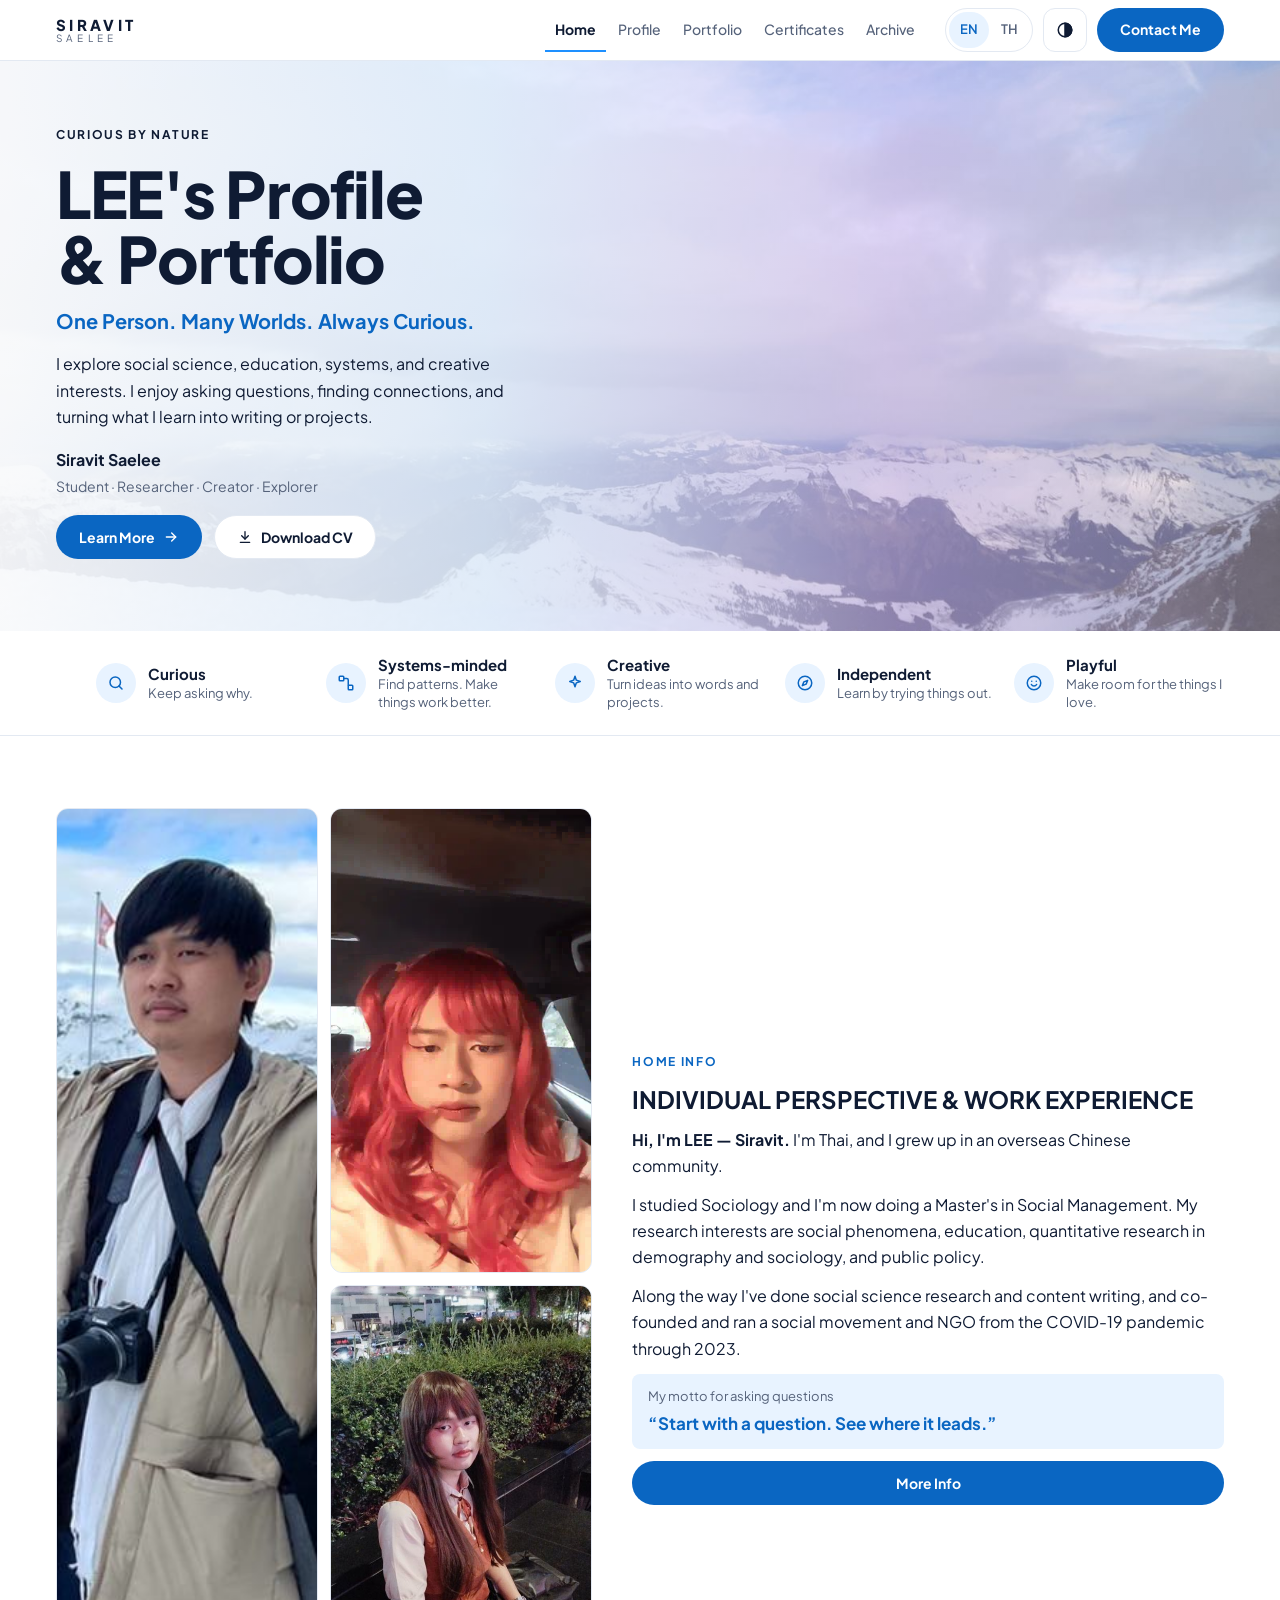
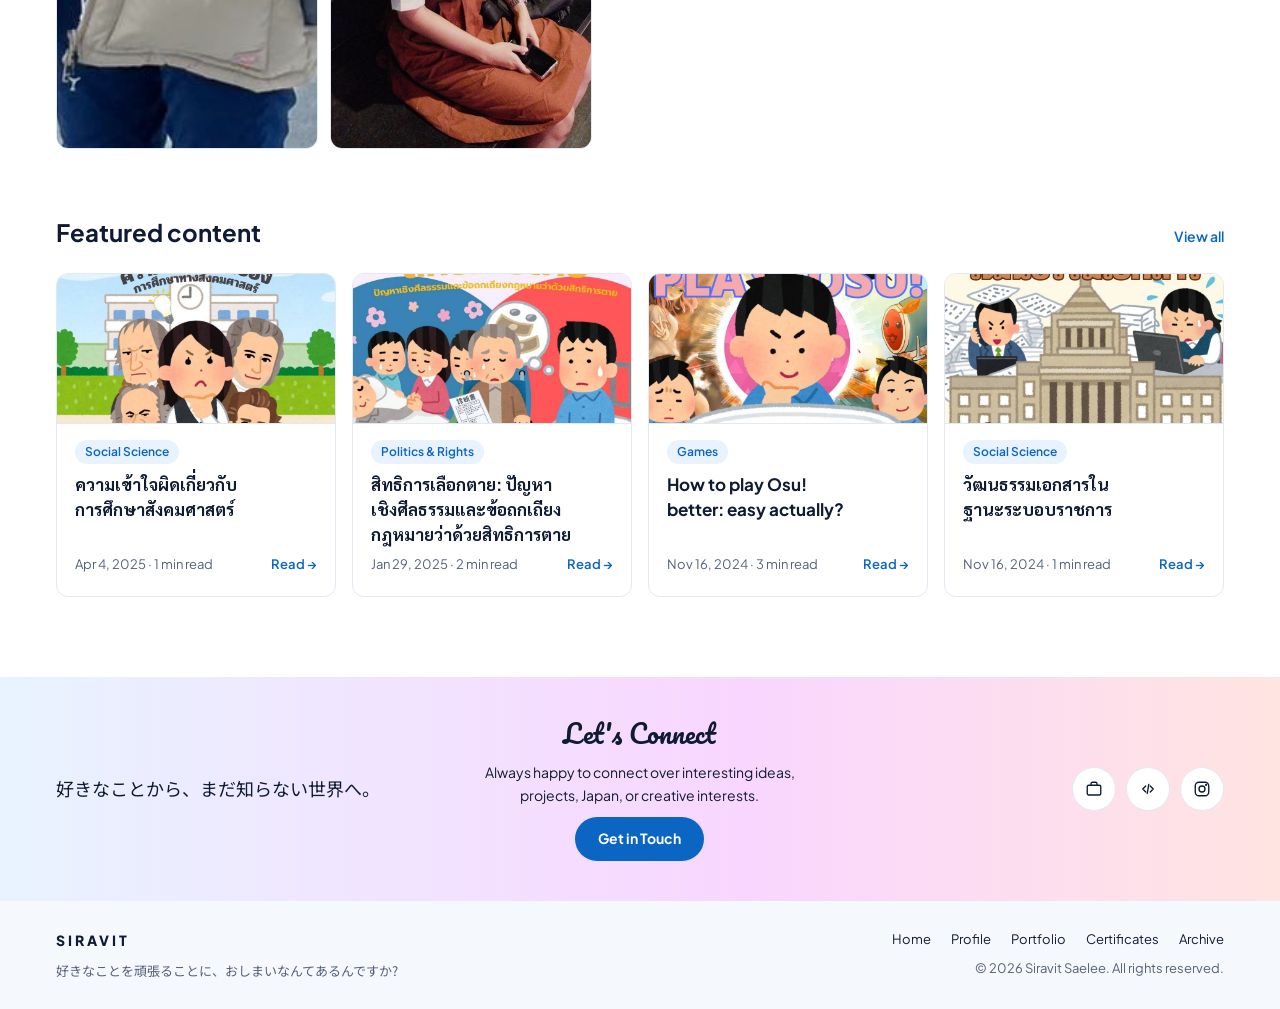
==== commit 163c4674: "Add files via upload" ====
--- a/index.html
+++ b/index.html
@@ -83,7 +83,7 @@
 .banner .right .jp{margin:0;font-size:18px}
 
 /* hero */
-.hero{position:relative;background-color:var(--wash-a);background-image:var(--hero-veil),url("images/img-001.jpg");background-size:cover,cover;background-position:center,center 65%;background-repeat:no-repeat}
+.hero{position:relative;background-color:var(--wash-a);background-image:var(--hero-veil),url("[data-uri]");background-size:cover,cover;background-position:center,center 65%;background-repeat:no-repeat}
 .hero .wrap{padding-block:64px 72px;min-height:min(560px,80vh);display:flex;align-items:center}
 .hero .hero-copy{max-width:560px}
 .hero-copy{display:flex;flex-direction:column;gap:16px;min-width:0}
@@ -364,9 +364,9 @@
   <section class="info" aria-labelledby="info-title">
     <div class="wrap">
       <div class="collage">
-        <img class="ph" src="images/img-002.jpg" alt="Siravit with a camera on a snowy mountain" style="object-position:50% 30%">
-        <img class="ph" src="images/img-003.webp" alt="Siravit in a red-wig cosplay" style="object-position:50% 35%">
-        <img class="ph" src="images/img-004.jpg" alt="Siravit in a cosplay school uniform, sitting outdoors at night" style="object-position:50% 30%">
+        <img class="ph" src="[data-uri]" alt="Siravit with a camera on a snowy mountain" style="object-position:50% 30%">
+        <img class="ph" src="[data-uri]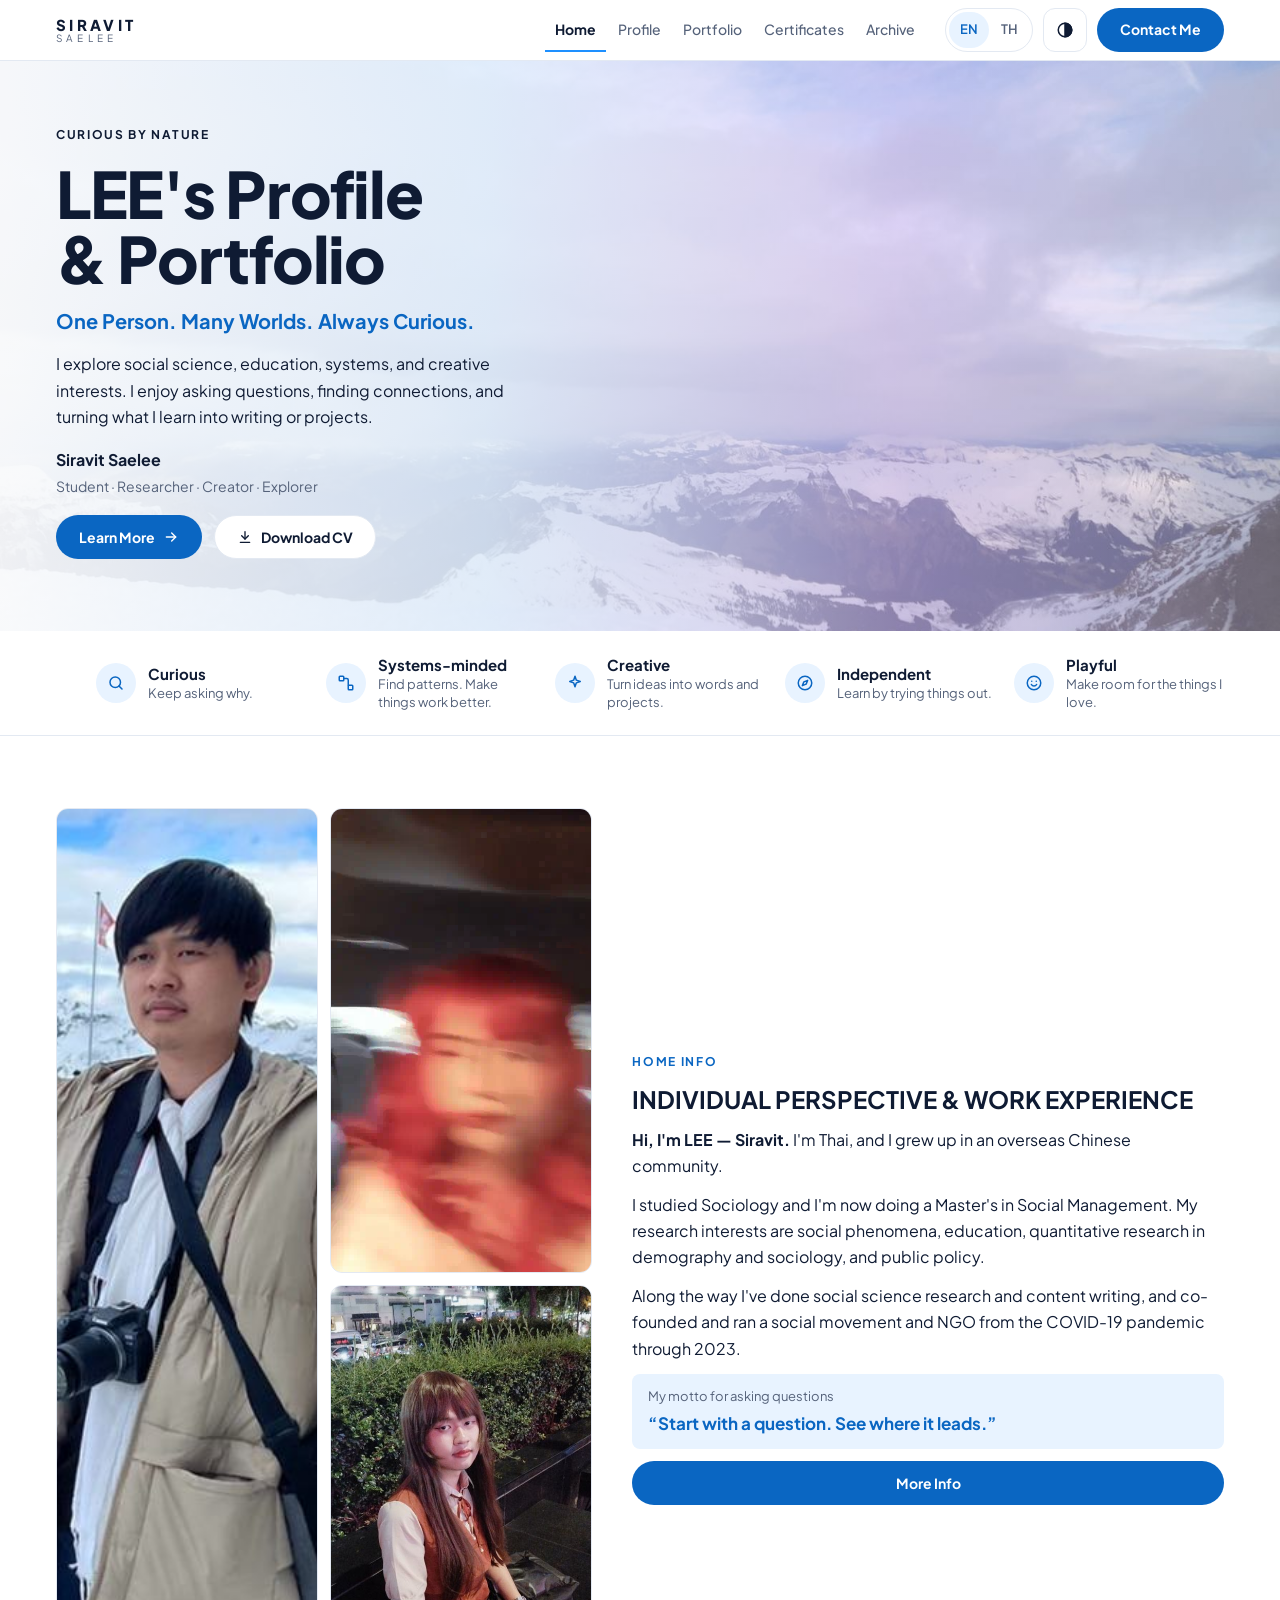
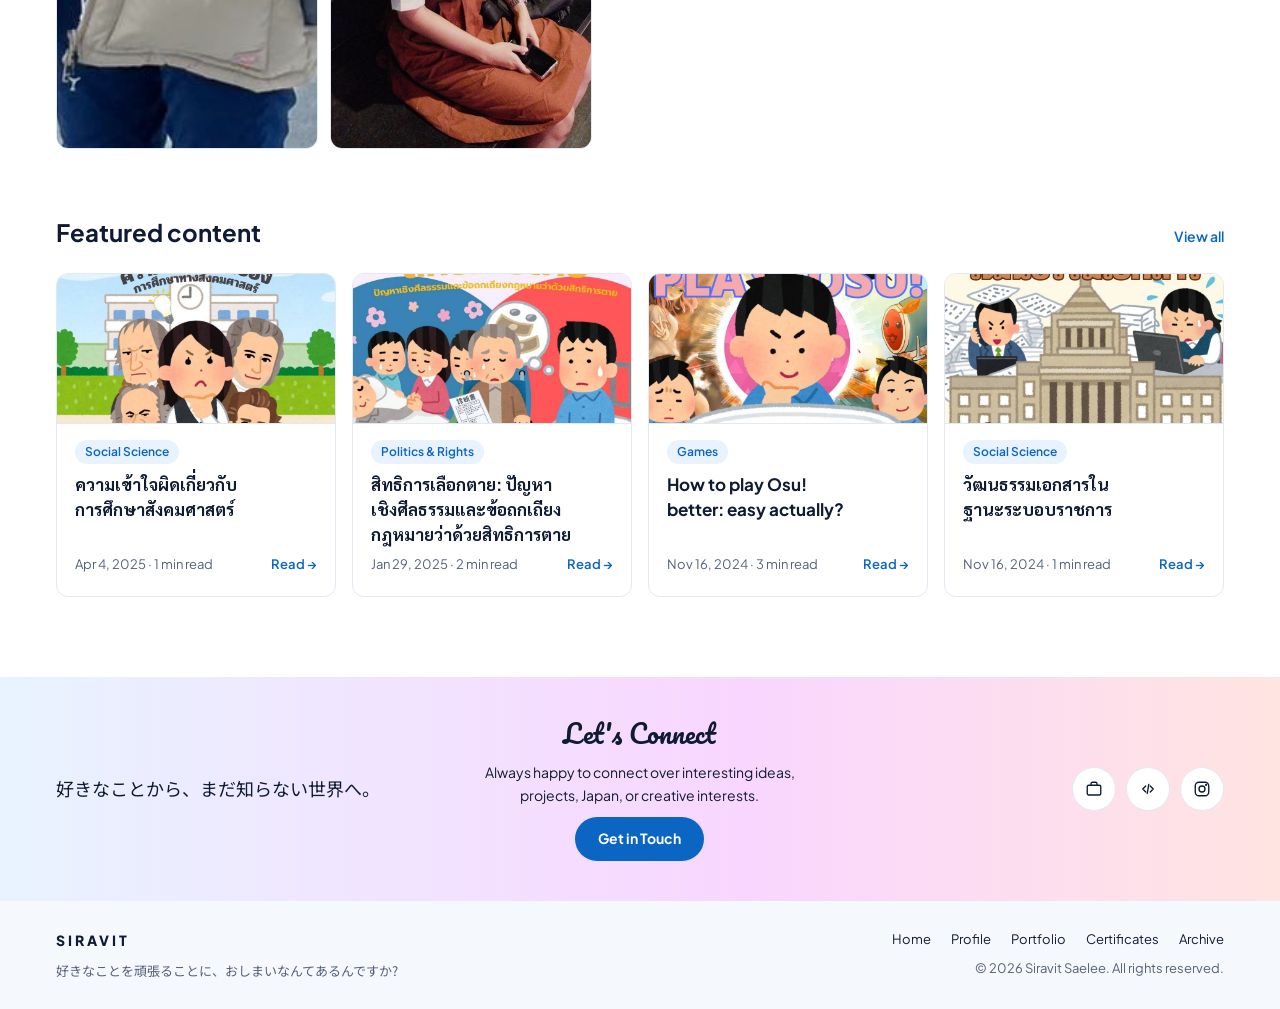
==== commit 84396959: "Add files via upload" ====
--- a/index.html
+++ b/index.html
@@ -640,7 +640,7 @@
     work: [
       {w:['Feb 2026 – Present','ก.พ. 2026 – ปัจจุบัน'], t:'Transport Safety Manager', o:'152 Engineering Co., Ltd.', m:['Full-time · On-site · Samut Prakan, Thailand','งานประจำ · ทำงานที่บริษัท · สมุทรปราการ']},
       {w:['Oct 2024 – Present','ต.ค. 2024 – ปัจจุบัน'], t:'Procurement Officer', o:'152 Engineering Co., Ltd.', m:['Full-time · Hybrid · Samut Prakan, Thailand','งานประจำ · ไฮบริด · สมุทรปราการ']},
-      {w:['Aug 2024 – Present','ส.ค. 2024 – ปัจจุบัน'], t:'Procurement Officer', o:'CASTLAB (Thailand) Co., Ltd.', m:['Freelance · Remote · Samut Prakan, Thailand','ฟรีแลนซ์ · ทำงานทางไกล · สมุทรปราการ']},
+      {w:['Aug 2024 – Present','ส.ค. 2024 – ปัจจุบัน'], t:'Business Development Executive', o:'CASTLAB (Thailand) Co., Ltd.', m:['Freelance · Remote · Samut Prakan, Thailand','ฟรีแลนซ์ · ทำงานทางไกล · สมุทรปราการ']},
       {w:['Jun 2022 – Nov 2022','มิ.ย. – พ.ย. 2022'], t:'Front Desk Receptionist', o:['Srinakharinwirot University','มหาวิทยาลัยศรีนครินทรวิโรฒ'], m:['Part-time · On-site · Bangkok, Thailand','พาร์ทไทม์ · ทำงานที่หน่วยงาน · กรุงเทพฯ']},
       {w:['Jul 2021 – Aug 2021','ก.ค. – ส.ค. 2021'], t:'Project Intern', o:['Ministry of Social Development and Human Security (MSDHS)','กระทรวงการพัฒนาสังคมและความมั่นคงของมนุษย์ (พม.)'], m:['Apprenticeship · Remote · Bangkok, Thailand','ฝึกงาน · ทำงานทางไกล · กรุงเทพฯ']}
     ],
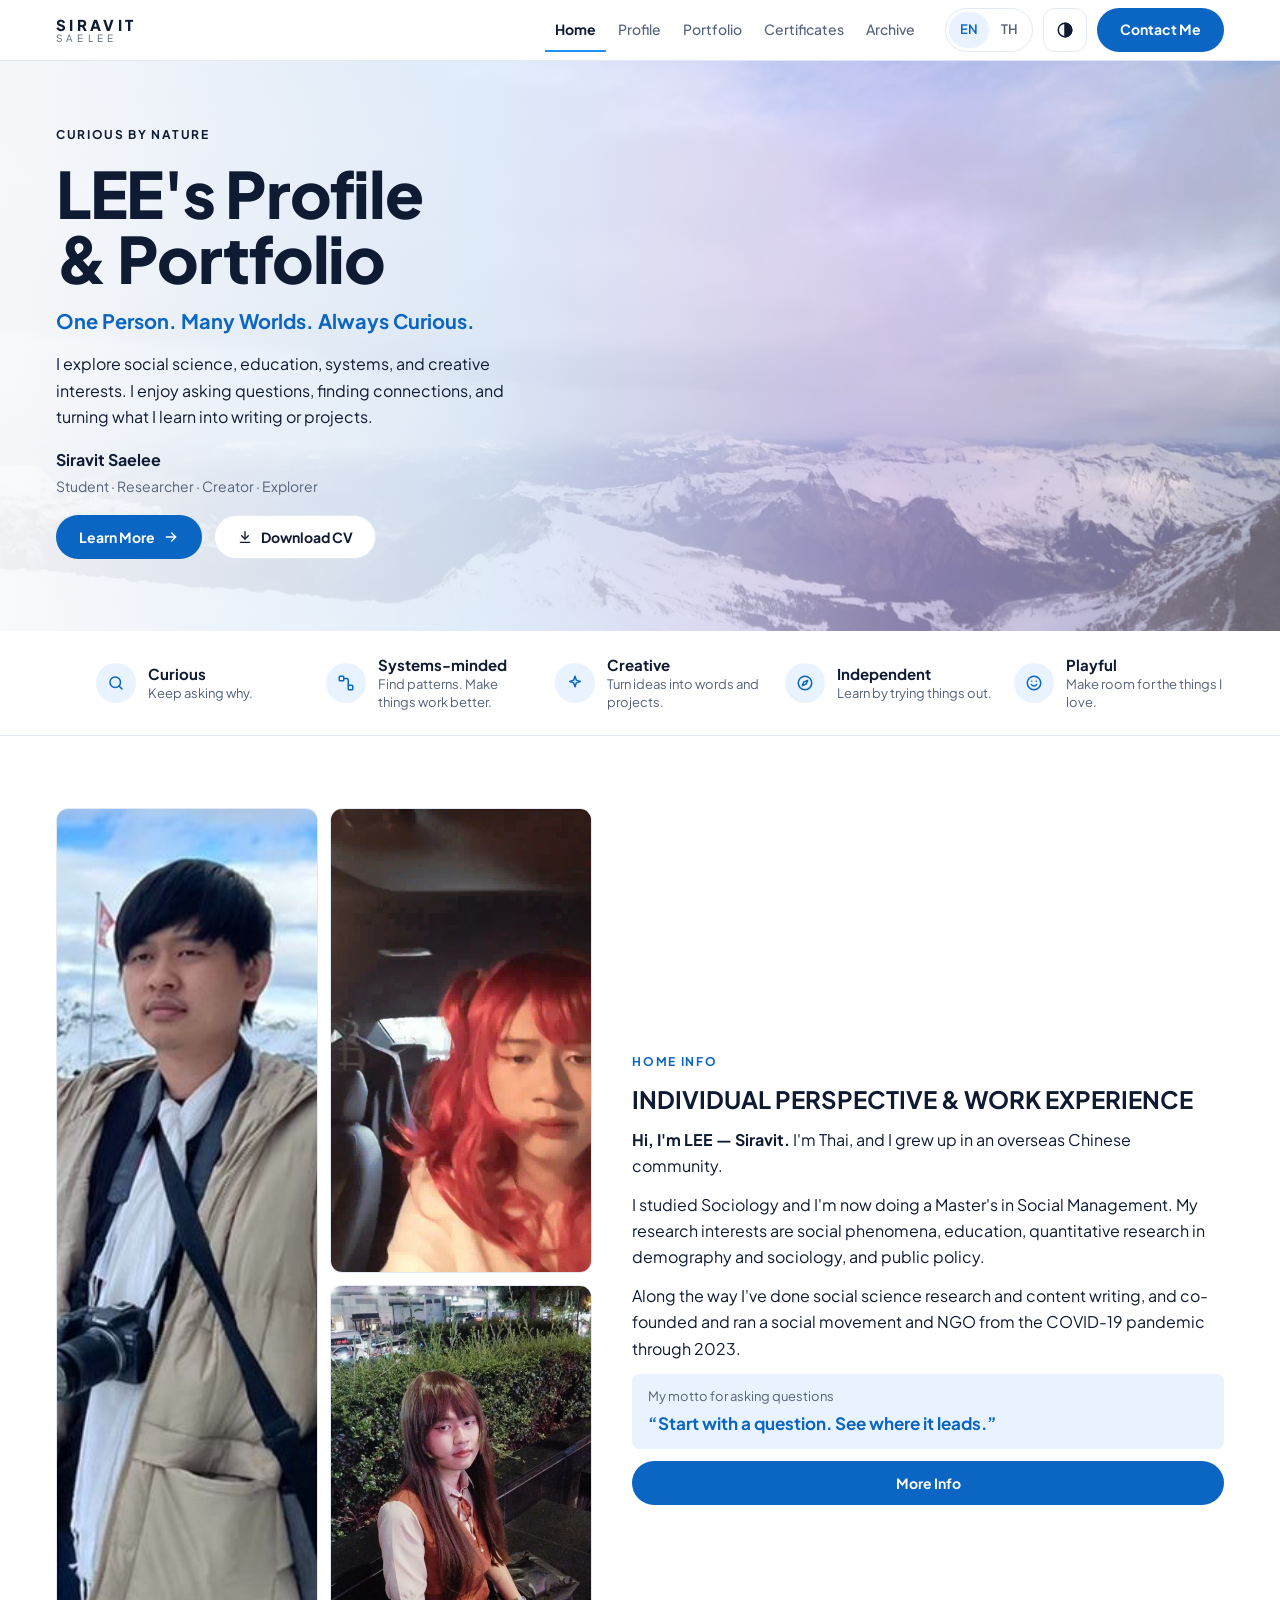
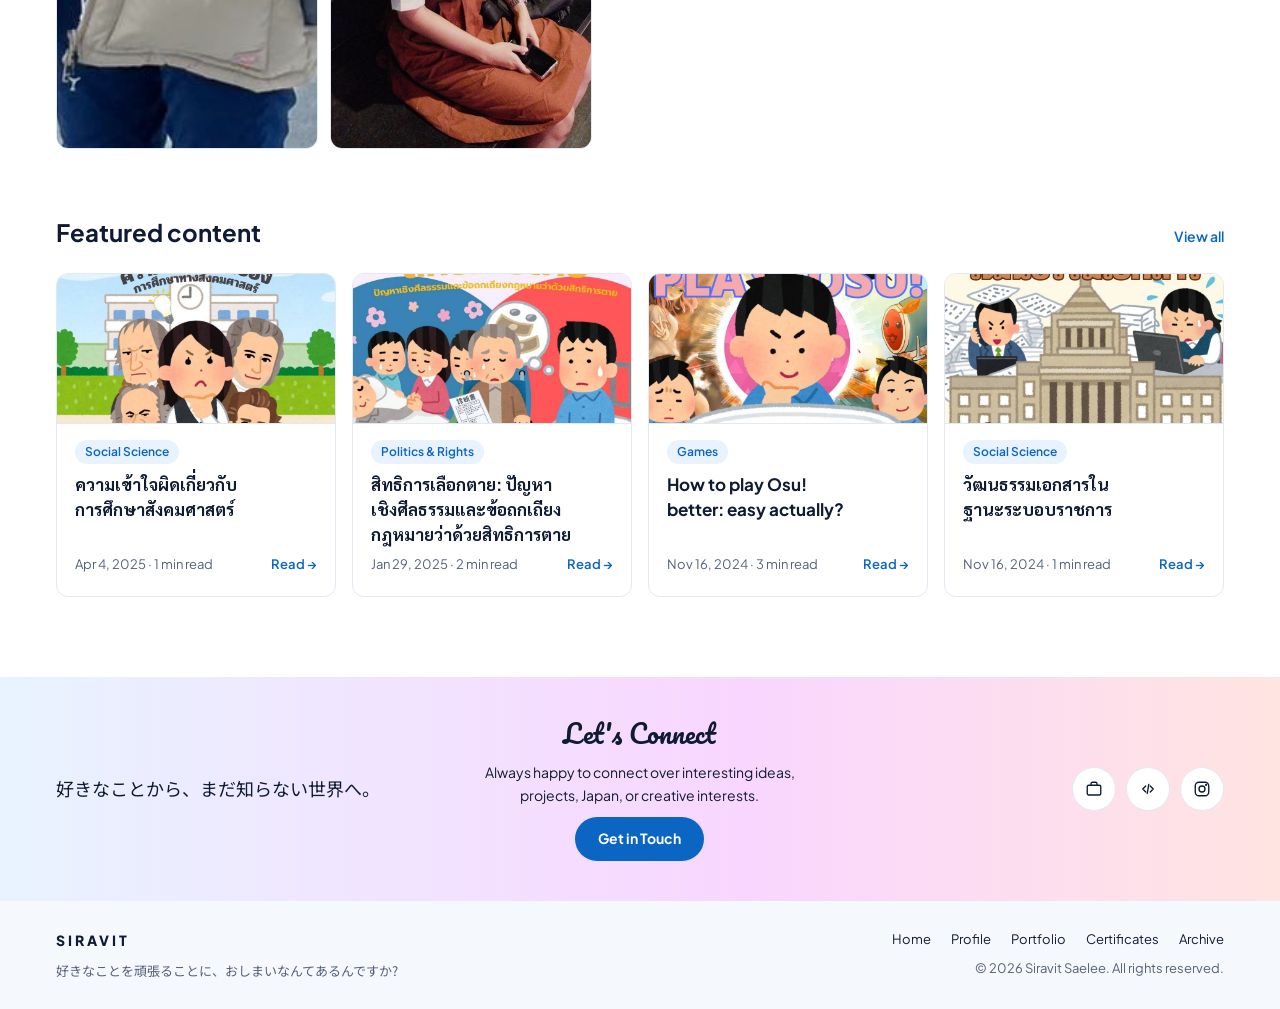
==== commit 36da3f7d: "Add files via upload" ====
--- a/index.html
+++ b/index.html
@@ -656,7 +656,7 @@
     projects: {cats:[], items:[]},
     writing: {cats:["Social Science", "Politics & Rights", "Education", "Love & Relationships", "Work & Life", "Games"], items:[{"id": 1, "c": "Social Science", "t": "ความเข้าใจผิดเกี่ยวกับการศึกษาสังคมศาสตร์", "m": ["Apr 4, 2025 · 1 min read", "4 เม.ย. 2025 · อ่าน 1 นาที"], "cover": "[data-uri]", "blocks": [["p", "ในช่วงหลายวันที่ผ่าน ผมเห็นบางคนเข้าใจเกี่ยวกับสาขาวิชาทางสังคม (social studies) ผิดพลาดอย่างมหันต์ ในระยะหลังที่ผ่านมา มีกระแสการต่อต้านการศึกษาวิชาสังคมศาสตร์ (social science) เพิ่มขึ้นอย่างมีนัยยะสำคัญ จนนำไปสู่การด้อยค่าสาขาวิชา ซึ่งชุดความคิดนี้ผมเห็นในสังคมไทยมานานแล้ว ครั้งนี้ผมจึงขอใช้โอกาสอธิบายความเข้าใจผิดเกี่ยวกับการศึกษาทางสังคมศาสตร์"], ["p", "การศึกษาทางสังคมศาสตร์ไม่ใช่การศึกษาตามความพึ่งพอใจ"], ["p", "เรื่องนี้ผมคิดว่า เป็นปัญหาของการดำเนินการวิจัย บ่อยครั้งที่เราเห็นผลการวิจัยมีทิศทางไม่สอดคล้องกัน เนื่องด้วยผู้วิจัยต่างมีระเบียบวิธีและทฤษฎีแตกต่างกันในการศึกษาและวิเคราะห์สังคม บางครั้งผลการวิจัยอาจตรงหรือไม่ตรง(ใจ)กับคนบางกลุ่ม นอกจากนี้ยังมีปัญหาเกี่ยวกับการสนับสนุนกลุ่มนักวิจัย เราอาจได้เห็นความสามารถให้ผลการวิจัยสอดคล้องกับความต้องการของคนบางกลุ่มเช่นกัน โดยอาจสรุปได้ว่า สังคมศาสตร์มีความแตกต่างกันในแง่ของวิธีวิทยาและทฤษฎี ในขณะเดียวกันการศึกษาวิจัยในบางสายได้รับอิทธิพลจากการสนับสนุนทางเศรษฐกิจ จึงไม่อาจกล่าวได้ว่า เป็นการศึกษาตามความพึ่งพอใจของตนเอง จะศึกษาอย่างไรก็ศึกษาไป ต้องมีหลักทฤษฎี หลักคิด หลักฐาน และหลักปฏิบัติ ตามแนวทางซึ่งผู้วิจัยได้ร่ำเรียนมาเฉพาะ"], ["p", "แนวทัศน์ทางสังคมศาสตร์มีหลากหลายสาย"], ["p", "ในประเด็นต่อมา ผมคิดว่าช่วงนี้การศึกษาทางสังคมศาสตร์ในแนวทัศน์หลังสังคมสมัยใหม่ (post-modern) กำลังได้รับความนิยมมากขึ้น ในขณะเดียวกันก็มีกระแสต่อต้านแนวคิดนี้มากขึ้นเช่นกัน อย่างไรก็ตาม การศึกษาทางสังคมศาสตร์ไม่ได้มีเพียงแนวทัศน์หลังสังคมสมัยใหม่เท่านั้น เพื่อการอธิบายผมจึงขอแบ่งแนวทางการศึกษาออกเป็น 2 แนว ประกอบด้วย (1) แนวทางกระแสหลัก (mainstream) และ (2) แนวทางกระแสทางเลือก (alternative)"], ["p", "สำหรับแนวทางกระแสหลัก คือแนวทางการศึกษาซึ่งเชื่อในหลักการทางวิทยาศาสตร์ (scientific) วิธีการวิจัยจะมีความเป็นปฏิฐานนิยม (positivism method) อาศัยข้อมูลและการศึกษาเชิงปริมาณ (quantitative) เพื่อศึกษาความสัมพันธ์และสาเหตุของตัวแปรต่าง ๆ ภายในสังคม ดังนั้น หลักทฤษฎีในการศึกษาสังคมศาสตร์กระแสหลักต้องมีความสากล (grand-theory) กล่าวคือ เป็นยอมรับและสามารถอธิบายถึงสังคมอื่น ๆ ได้ในรูปแบบเดียวกัน ทฤษฎีซึ่งเป็นที่คุ้นเคยกันดี คือพวกสายโครงสร้างนิยม (constructionism)"], ["p", "ต่อมาแนวทางกระแสทางเลือก คือแนวทางการศึกษาซึ่งเชื่อในหลักการตีความ (interpretative) เกิดขึ้นจากการต่อต้านแนวทางการศึกษาสังคมด้วยวิธีการทางวิทยาศาสตร์ ซึ่งอธิบายปรากฎการณ์ทางสังคมเชิงโครงสร้าง ดังนั้น สายตีความนิยมจึงเน้นการอธิบายไปยังปัจเจกบุคคลมากกว่า วิธีการวิจัยจึงมีความหลากหลายและยืดหยุ่นมากกว่าแนวทางปฏิฐานนิยม จึงทำให้หลักทฤษฎีทางสังคศาสตร์กระแสทางเลือกมีความเป็นฐานราก (grounded theory) กล่าวคือ มีลักษณะเฉพาะ สามารถอธิบายปรากฎการณ์ในพื้นที่ศึกษาเท่านั้น และจะไม่สามารถอธิบายทฤษฎีเดียวกันในพื้นที่แตกต่างออกไป เป็นกรณีศึกษามากกว่า (case study) ทฤษฎีซึ่งเป็นที่รู้จัก และกำลังได้รับความนิยมในปัจจุบันคือ สายหลังโครสร้างนิยม (post- constructionism) เนื่องด้วยแนวคิดนี้เป็นการพยายามท้าทายความเชื่อ (norm) ดั้งเดิม เป็นลักษณะของความพยายามตั้งคำถามกับโครงสร้างทางสังคมเดิม อย่างไรก็ดี ฟังดูอาจเหมือนเป็นพวกต่อต้านสังคมหรือไม่ (โดยส่วนตัวผมคิด5555) แต่ในทางวิชาการแล้ว เป็นความพยายามในการอธิบายสังคมในรูปแบบที่แตกต่างเท่านั้น"], ["p", "keyword งานศึกษาตัวอย่าง"], ["p", "สังคมศาสตร์กระแสหลัก"], ["p", "การศึกษาปัจจัยของ.....ในการเลือกใช้....."], ["p", "ทัคนคติของ.......ต่อการเลือกตั้ง"], ["p", "การศึกษาความสัมพันธ์ระหว่าง.....กับ....ต่อการทำงานใน........"], ["p", "สังคมศาสตร์กระแสทางเลือก"], ["p", "การต่อสู้ทาง..... กรณีศึกษา......"], ["p", "ปัญหา......... ในชุมชน ........"], ["p", "บทบาทของ.......ใน......."], ["p", "อิทธิผลของ.......ใน......."], ["p", "สรุป การศึกษาสังคมศาสตร์มีความแตกต่างกันตามหลักทฤษฎีและระเบียบวิธีของผู้ศึกษา ซึ่งแนวทัศน์ทางสังคมศาสตร์สามารถแบบบออกเป็น 2 ส่วน คือ สังคมศาสตร์กระแสหลัก และสังคมศาสตร์กระแสทางเลือก ในกระแสหลักเป็นการศึกษาสังคมในระดับกว้าง (macro) เชื่อว่าโครงสร้างทางสังคมมีอิทธิพลต่อผู้คนในสังคม ในขณะที่สังคมศาสตร์กระแสทางเลือกศึกษาสังคมในระดับจุลภาค (micro) เชื่อว่าความเป็นปัจเจกมีอิทธิพลต่อการเปลี่ยนแปลง และรอยเรียงสังคม ซึ่งในปัจจุบันผู้คนเริ่มตั้งคำถามกับแนวคิดและวิธีการแบบเดิม จึงเป็นกระแสที่ได้รับความนิยมมากขึ้นในปัจจุบัน"], ["p", "หนังสือประกอบการอ้างอิง"], ["p", "ทฤษฎีสังคมวิทยายุคคลาสสิก - คณะสังคมวิทยาและมานุษยวิทยา มธ."], ["p", "แนวทัศน์สังคมวิทยา ความคิดเชิงโครงสร้างสังคมและการประยุกต์ใช้ คณะสังคมศาสตร์ มศว"], ["p", "ทฤษฎีสังคมวิทยา สำนักพิมพ์แห่งจุฬาลงกรณ์มหาวิทยาลัย"]], "src": "https://siravitprofile.wixsite.com/siravit-saelee/post/ความเข้าใจผิดเกี่ยวกับการศึกษาสังคมศาสตร์"}, {"id": 2, "c": "Politics & Rights", "t": "สิทธิการเลือกตาย: ปัญหาเชิงศีลธรรมและข้อถกเถียงกฎหมายว่าด้วยสิทธิการตาย", "m": ["Jan 29, 2025 · 2 min read", "29 ม.ค. 2025 · อ่าน 2 นาที"], "cover": "[data-uri]", "blocks": [["p", "บทนำ"], ["p", "ภายหลังการสิ้นสุดของรัฐบาล คลช. (2560) กระแสการกล่าวถึง “สิทธิ” ของกลุ่มนักเคลื่อนไหวด้าน"], ["p", "ประชาธิปไตยพุ่งสูงขึ้น โดยในช่วงปี 2561 -2567 นับเป็นเวลาเกือบ 6 ปี การเรียกร้องและการแพร่ขยายความรู้ของการตระหนักถึงสิทธิและเสรีภาพขยายตัวเป็นวงกว้าง แม้กระทั้งประชาชนทั่วไปมีการกล่าวถึงสิทธิในชีวิตประจำวันมากยิ่งขึ้น การตื่นตัวทางการเมืองในการเรียกร้องสิทธิอาจลดลงน้อยลงเป็นอย่างมาก นับแต่การเริ่มต้นของคณะราษฎร 2563 แต่ไม่อาจปฏิเสธได้ว่าการถกเถียงของสิทธิในชีวิตประจำวันได้รับการถกเถียงอย่างเปิดเผยมากยิ่งขึ้น แต่อย่างไรก็ตาม ในแง่ของสถานการณ์โลกปัจจุบัน “สิทธิ” และ “เสรีภาพ” เป็นข้อถกเถียงและกระแสนิยมที่เกิดขึ้นมาอย่างยาวนาน นับแต่การสิ้นสุดของสงครามโลกครั้งที่ 2"], ["p", "เมื่อกล่าวถึงสิทธิและเสรีภาพในชีวิตประจำวันโดยทั่วไป กฎหมายจะเป็นเครื่องมือซึ่งคอยกำหนดลักษณะของสิทธิและเสรีภาพของพลเมืองทุกคนของรัฐ ซึ่งอาจโดยทั่วไปกล่าวถึงสิทธิในเนื้อตัวร่างกาย ตามศีลธรรมของสังคม อาทิ การได้รับการคุ้มครองในร่างกายและชีวิต อาทิ การไม่ถูกทำร้าย ไม่ถูกดูหมิ่น การมีสิทธิต่อร่างกายของเราในการแต่งกาย และศัลยกรรม หรือแม้กระทั้งการไม่ถูกพรากชีวิตไป ซึ่งเป็นสิทธิทั่วไปนับตั้งแต่อดีตจนกระทั้งการเกิดขึ้นของรัฐ นอกจากร่างกายยังมีเรื่องของการคุ้มครองทรัพยสินเพิ่มขึ้นอีกด้วย"], ["p", "ประวัติศาสตร์และการถกเถียงของสิทธิการตาย"], ["p", "ตามหลักสากลของสิทธิซึ่งเกี่ยวกับ “ชีวิต” เป็นเรื่องทั่วไปซึ่งทุกคนเข้าใจว่าชีวิตมีความสำคัญ ใครก็ตามไม่อาจพรากไปจากกันได้ ดังนั้น การให้ความสำคัญของชีวิตนับเป็นศีลธรรมทั่วไปของคนในโลกต่างเข้าใจว่าไม่ควรพรากจากกัน โดยไม่มีเหตุผลอันสมควร อาทิ สงคราม การระงับเหตุโดยการวิสามัญ เป็นต้น แม้แต่ในจริยธรรมของแพทย์ ยังกล่าวถึงการไม่เลือกปฏิบัติต่อการรักษาคนป่วย หรือแม้ในงานของนักวิจัยยังพบว่า การใดอันส่งผลกระทบต่อร่างกายยังได้รับการคุ้มครองตามหลักจริยธรรมการวิจัยในคน นับแต่การเกิดขึ้นของกฎนูเรมเบิร์ก (Nuremberg Code) เมื่อปี 1947 แต่อย่างไรก็ตาม ภายหลังปัญหาการกลายเป็นสังคมสูงวัยพุ่งสูงขึ้น ประกอบกับปัญหาทางเศรษฐกิจ ทำให้เกิดการตั้งคำถามกับสิทธิการตายด้วยตนเองนับเป็นสิทธิอันพึ่งจะได้รับเป็นมาตรฐานหรือไม่ ในประวัติศาสตร์ที่ผ่านมา การฆ่าตัวตาย (suicide) พุ่งสูงขึ้นอย่างมากเมื่อเกิดเหตุการณ์วิกฤติทางเศรษฐกิจ อาทิ การล่มสลายทางเศรษฐกิจของช่วงหลังสงครามโลกครั้งที่ 1 หรือช่วงวิกฤติต้มยำกุ้งเมื่อปี 2000"], ["p", "แต่การตั้งคำถามกับสิทธิการตายมีการถกเถียงมากอย่างยาวนาน ในปรัชญากรีกเคยมีการกล่าวถึงการเลือกที่จะเสียชีวิตด้วยตนเอง หรือเรียกว่า การุณยฆาต (euthanasia) มีความหมายถึง “ความตายที่ดี” (good-death) (Math SB and Chaturvedi SK, 2012) ซึ่งหมายถึงการปราศจากความทุกข์ของผู้ซึ่งได้รับความเจ็บป่วย ซึ่งรวมถึงครอบครัวเช่นกัน แต่การการุณยฆาตเป็นที่พูดถึงอย่างจริงจังครั้งแรก จากเหตุการณ์เมื่อปี 1870 โดยคำร้องขอของ Samuel Williams โดยร้องขอให้มีการช่วยเหลือการตายโดยเจตนา จากการใช้ยาชา (anesthetics) และมอร์ฟิน (morphine) และใน 35 ปีต่อมามีการถกเถียงกันอย่างจริงจังต่อจริยธรรมในการการุณยฆาตทั้งในสหรัฐอเมริกาและอังกฤษ จนมาถึงจุดสูงสุในปี 1906 มีความพยายามร่างกฎหมายในรัฐโอไฮโอเพื่อการบังคับใช้เกี่ยวกับการการุณยฆาต แต่ถูกปัดตกไป (Emanuel EJ, 1994)"], ["p", "การถกเถียงของสิทธิการตาย (right-to-die) เป็นเรื่องชวนเขย่าศีลธรรมของมนุษย์ ในแง่หนึ่งมนุษย์เราเชื่อว่า ชีวิตมีความสำคัญอย่างยิ่ง แม้แต่คำสอนทางศาสนาทุกศาสนา ยังบัญญัติให้การ “ตาย” ถือเป็นเรื่องผิดบาปของสังคม ทำให้การฆ่าตัวตายจึงเป็นเรื่องซึ่งยอมรับไม่ได้ แต่ภายหลังกลุ่มผู้สนับสนุนการการุณยฆาตให้เหตุผลของการมีสิทธิดังกล่าว เพื่ออนุญาตให้ผู้ป่วยซึ่งมีอาการหนัก อาทิ ผู้ป่วยมะเร็ง ผู้ป่วยติดเตียง หรือแม้กระทั้งผู้ป่วยซึ่งเป็นโรคไม่อาจรักษาหายได้ ให้สามารถเลือกที่จะตายได้อย่างมีศักดิ์ศรี การปฏิเสธข้อเรียกร้องอาจเป็นสิ่งตรงข้ามกับความช่วยเหลือ (Math SB and Chaturvedi SK, 2012) แต่อย่างไรก็ตาม คำถามซึ่งตามมาคือจริยธรรมของแพทย์นั้นขัดต่อการช่วยเหลือการฆ่าตัวตาย (assisted suicide) หรือไม่ และในหลายประเทศมีการกำหนดกฎหมายเกี่ยวกับการ “ฆ่าผู้อื่น” นับว่ามีความผิด และต้องได้รับโทษ ต้องมีการกำหนดขอบเขตหรือไม่ แต่อย่างไรก็ตาม มีหลายประเทศเริ่มให้ความสำคัญ และมีการวางแผนให้สิทธิการตายเกิดขึ้นได้จริง (ตามรูป 1 กลุ่มประเทศซึ่งสิทธิการตายถูกกฎหมาย และผิดกฎหมาย)"], ["img", "[data-uri]"], ["p", "สิทธิการตายและแนวโน้มในปัจจุบัน"], ["p", "ในปัจจุบันสิทธิการตายมีหลายประเทศ ให้การอนุญาตซึ่งประชาชนโดยทั่วไปสามารถมีสิทธิในการ"], ["p", "การุณยฆาต โดยการช่วยเหลือจากภาครัฐ ซึ่งในแต่ละรัฐมีการช่วยเหลือในสิทธิดังกล่าวแตกต่างกัน ในบางรัฐไม่อนุญาตให้แพทย์มีส่วนช่วยเหลือ หรือเอกชนไม่สามารถเข้ามาหาประโยชน์จากกระแสเหล่านี้ได้ แต่อย่างไรก็ตาม ในปัจจุบันสิทธิการตายมี 2 รูปแบบ ซึ่งในไม่ใช่ทุกรัฐจะอนุญาตทุกรูปแบบ ซึ่งสามารถอธิบายลักษณะของสิทธิการตายดังนี้"], ["p", "(1) การการุณยฆาตแบบ active กล่าวคือ เป็นการฆ่าตัวตายด้วยวิธีการเชิงรุก อาทิ การใช้ยาในปริมาณที่ทำให้สามารถตายได้ ซึ่งวิธีการดังกล่าว มีชื่อเรียกอีกอย่างว่า การการุณยฆาตแบบรุนแรง (aggressive euthanasia) และในส่วนของ (2) การการุณยฆาตแบบ passive กล่าวคือ เป็นการฆ่าตัวตายด้วยวิธีการ “ปล่อย” ผู้ป่วยตายอย่างสงบจากการปราศจากอุปกรณ์พยุงชีพ ซึ่งวิธีการซึ่งจะสามารถเห็นอยู่บ่อยครั้งคือการถอนเครื่องช่วยหายใจ เห็นได้ว่า การการุณยฆาตแบบ passive เป็นวิธีทางซึ่งเป็นที่คุ้นชิน และสัมพันธ์กับชีวิตเราไม่มากก็น้อย ซึ่งหมายรวมถึงสังคมไทยเช่นกัน แต่การตัดสินใจให้ยุติการช่วยเหลือนับเป็นความท้าทายอย่างยิ่ง หากผู้ป่วยไม่สามารถแสดงเจตนาได้ และยังไม่เคยแสดงเจตนาให้สามารถให้การการุณยฆาตแบบ passive ได้อย่างแท้จริง"], ["p", "ทั้งนี้ในปัจจุบันช่วง 5 ปีที่ผ่านมา (รูป2) นอกเหนือจากสิทธิการตาย ยังมีแนวคิดอื่นซึ่งถูกพูดถึง และเป็นที่นิยมเทียบเท่ากัน อาทิ การดูแลแบบประคับประคอง (Palliative Care) นับเป็นทางเลือกใหม่ของผู้ไม่สนับสนุนการรุยฆาต และผู้ป่วยบางส่วนเลือกใช้วิธีดังกล่าวในการรักษา ซึ่งกลุ่มเป้าหมายมีความใกล้เคียงกัน คือกลุ่มผู้ป่วยที่มีอาการหนัก หรือเป็นโรคซึ่งรักษาได้ยาก และพบได้ส่วนมากในกลุ่มผู้ป่วยระยะสุดท้าย หรือแนวคิดคล้ายกันแต่เป็นที่นิยมในกลุ่มผู้สูงวัย คือ ชุมชนวัยเกษียร (Retirement Community) นับเป็นอีกแนวคิดหนึ่งซึ่งคล้ายการรักษาแบบก่อนหน้า เพียงแค่กลุ่มเป้าหมายคือผู้สูงวัย (aging people) และอาศัยแนวคิดการสร้างวิถีชีวิต ให้ปั่นปลายของชาวสูงวัยไม่เงีบเหงาอีกต่อไป ซึ่งแนวคิดเข้ามามีอิทธิพบภายหลังปัญหาวัยชราอาจถูกทิ้งอย่างโดดเดี่ยวในบ้านของตนเองสูงขึ้น"], ["p", "ความเห็นของผู้เขียนต่อสิทธิการตาย"], ["p", "สุดท้ายมองว่า ผู้คนมีสิทธิที่จะ “ตาย” เมื่อมีความต้องการ และความต้องการต้องเป็นไปเพื่อการยุติความทรมานหรือการช่วยเหลือ ซึ่งข้อถกเถียงของการตายอาจขัดต่อหลักศีลธรรมสากล แต่ทั้งนี้ในแง่ของสิทธิการใช้ชีวิตหากสิ่งสำคัญคือการมีชีวิตอย่างปกติสุขโดยปราศจากความทุกข์ใด การตายเพื่อพรากจากความทุกข์ควรได้รับการพิจารณาเช่นกัน ในความคิดของผู้เขียนแล้ว คิดว่า สิทธิการตายอาจไม่ได้ช่วยแก้ไขปัญหาสังคมมากเท่าที่ควร แต่อย่างน้อยนับว่า มีช่องทางของการสามารถเลือกที่จะพ้นจากความทุกข์ได้อย่างมีศักดิ์ศรี หากการได้รับการคุ้มครองชีวิตให้สามารถดำรงหรือใช้ชีวิตอย่างมีความสุข หากความทุกข์อันเกิดขึ้นจากสาเหตุของโรครุนแรงซึ่งไม่สามารถรักษาได้ และมีความเป็นไปได้ว่า ต้องได้รับความทุกข์จากอาหารดังกล่าว นับว่ามีความสมเหตุสมผลให้สิทธิการตายได้รับการพิจารณาให้ถูกกฎหมายมากยิ่งขึ้น"], ["img", "[data-uri]"], ["p", "บรรณานุกรม"], ["p", "Emanuel, EJ. (1994). The history of euthanasia debates in the United States and Britain."], ["p", "Ann Intern Med, 121(10), 793-802. https://doi.org/10.7326/0003-4819-121-10-199411150-00010"], ["p", "Math, SB., & Chaturvedi, SK. (2012). Euthanasia: right to life vs right to die. Indian J Med Res, 136(6), 899-902"], ["p", "School of Medicine. (n.d.). What is euthanasia?. https://medicine.missouri.edu/centers-instituteslabs/health-ethics/faq/euthanasia#:~:text=Active%20euthanasia%3A%20killing%20a%20patient,a%20ventilator%20or%20feeding%20tube."], ["p", "ศูนย์ความเป็นเลิศด้านมะเร็ง. (ม.ป.ป.). การดูแลแบบประคับประคอง หรือ Palliative Care. คณะแพทยศาสตร์ โรงพยาบาลรามาธิบดี มหาวิทยาลัยมหิดล. https://www.rama.mahidol.ac.th/cancer_center/th/palliative-care"], ["p", "งานดังกล่าวเป็นส่วนหนึ่งของการเขียนบทความในระดับชั้นปริญญาโท สาขาการจัดการทางสังคม มศว"]], "src": "https://siravitprofile.wixsite.com/siravit-saelee/post/สิทธิการเลือกตาย-ปัญหาเชิงศีลธรรมและข้อถกเถียงกฎหมายว่าด้วยสิทธิการตาย"}, {"id": 3, "c": "Games", "t": "How to play Osu! better: easy actually?", "m": ["Nov 16, 2024 · 3 min read", "16 พ.ย. 2024 · อ่าน 3 นาที"], "cover": "[data-uri]